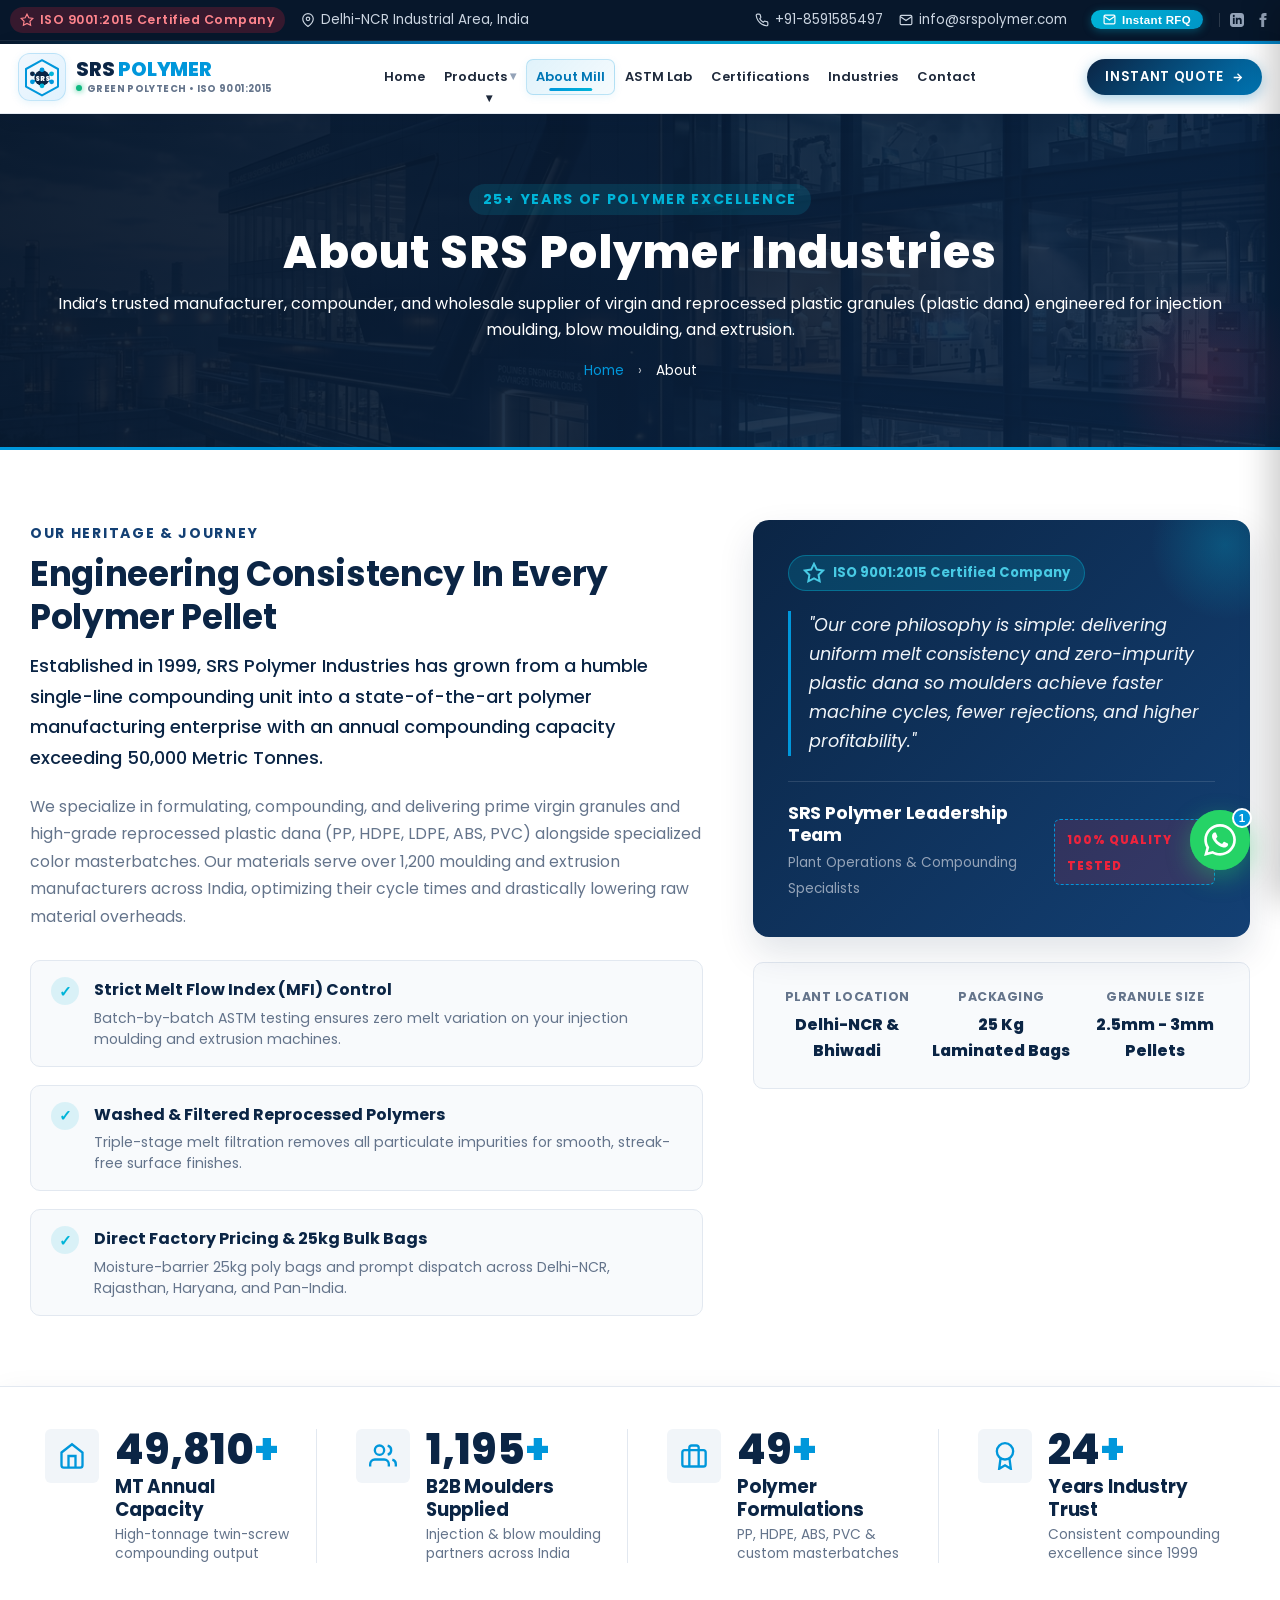
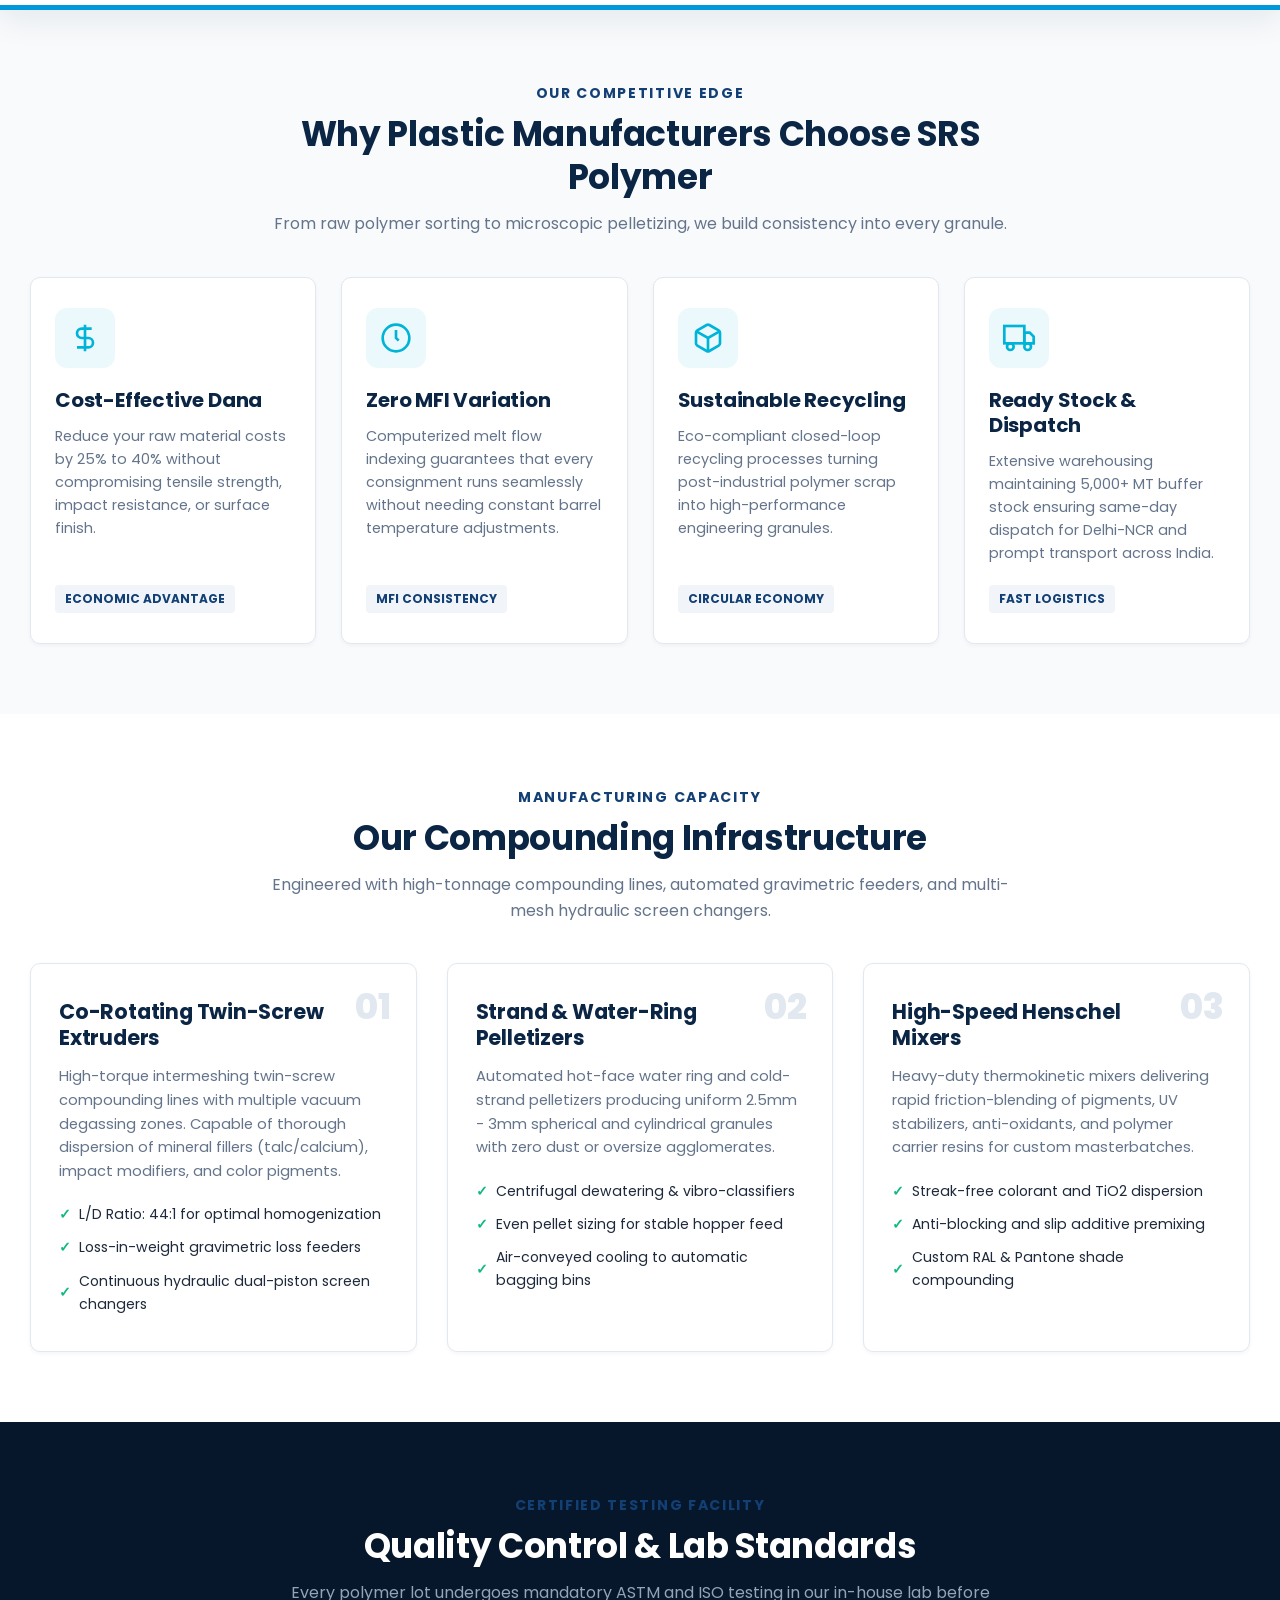
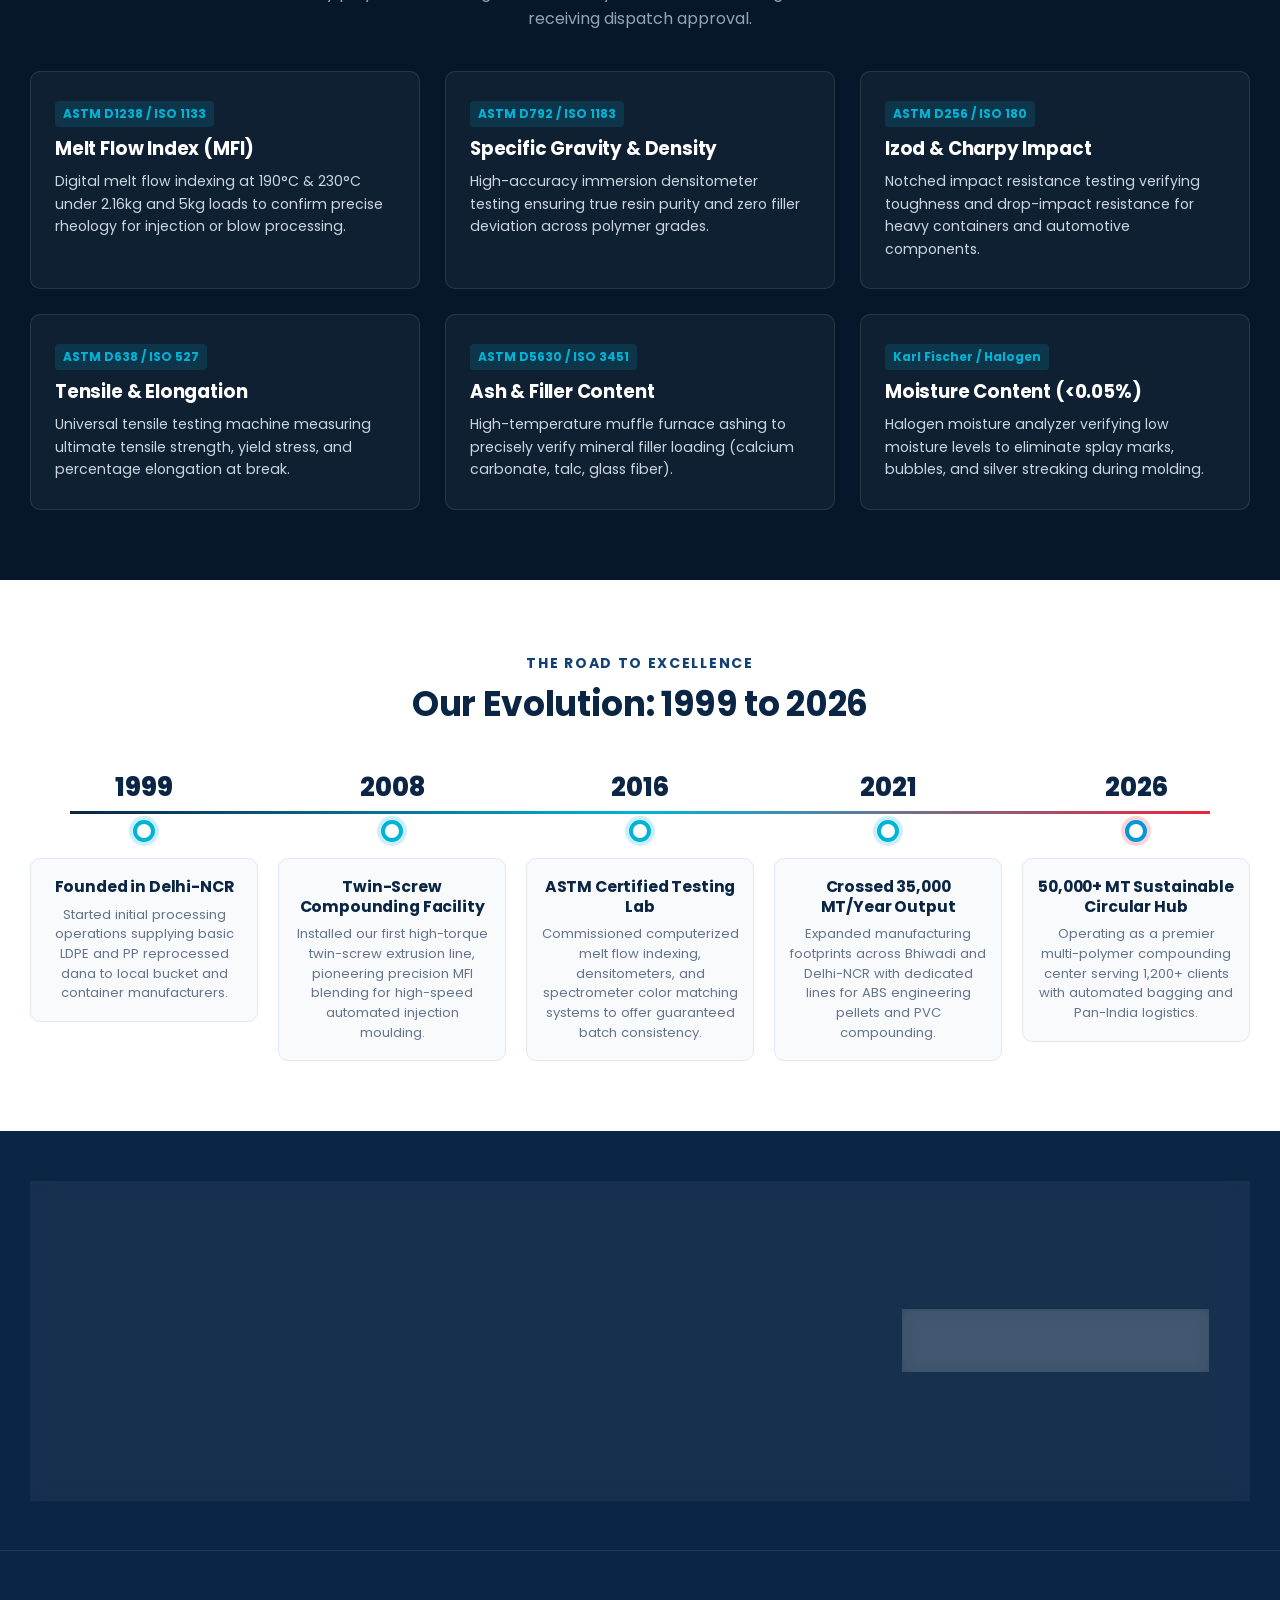
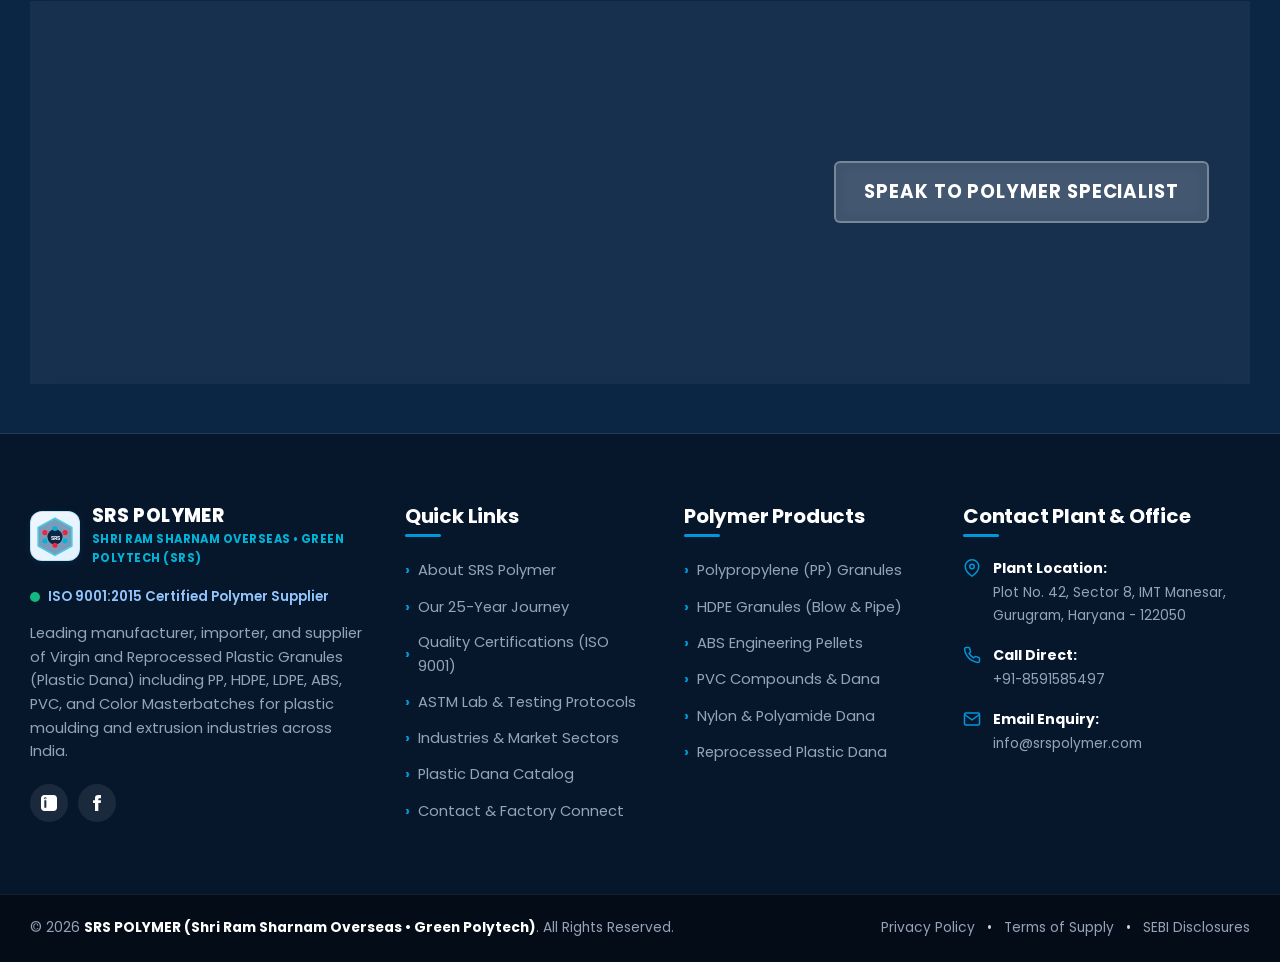
==== about.html @ e0262041 "feat: Add continuous single-row auto-sliding polymer cards, dedicated pages, and navigation updates" ====
<!doctype html>
<html lang="en">
<head>
    <meta charset="UTF-8">
    <meta name="viewport" content="width=device-width, initial-scale=1, maximum-scale=5">
            <link rel="icon" type="image/svg+xml" href="./assets/images/favicon.svg">
        <link rel="preconnect" href="https://fonts.googleapis.com">
    <link rel="preconnect" href="https://fonts.gstatic.com" crossorigin>
    <link href="https://fonts.googleapis.com/css2?family=Poppins:ital,wght@0,300;0,400;0,500;0,600;0,700;0,800;0,900;1,400;1,600&family=Rajdhani:wght@500;600;700;800&family=Inter:wght@400;500;600&display=swap" rel="stylesheet">
        <!-- Google Fonts -->
    <link rel="preconnect" href="https://fonts.googleapis.com">
    <link rel="preconnect" href="https://fonts.gstatic.com" crossorigin>
    <link href="https://fonts.googleapis.com/css2?family=Poppins:ital,wght@0,300;0,400;0,500;0,600;0,700;0,800;0,900;1,400;1,600&family=Rajdhani:wght@500;600;700;800&family=Inter:wght@400;500;600&display=swap" rel="stylesheet">
    <!-- Theme CSS -->
    <link rel="stylesheet" href="assets/css/main.css">
    <link rel="stylesheet" href="style.css">
    <style id="gp-critical-layout-override">
        html {
            width: 100% !important;
            margin: 0 !important;
            padding: 0 !important;
            background: #ffffff !important;
        }
        body {
            width: 100% !important;
            max-width: 100% !important;
            margin: 0 !important;
            padding: 0 !important;
            border: none !important;
            box-shadow: none !important;
            background: #ffffff !important;
            overflow-x: hidden;
        }
        #page, .site-wrapper {
            width: 100% !important;
            max-width: 100% !important;
            margin: 0 !important;
            padding: 0 !important;
            border: none !important;
            box-shadow: none !important;
            overflow-x: hidden;
        }
        .gp-topbar-inner {
            min-height: 40px;
            height: auto !important;
            padding: 4px 0 !important;
        }
        .gp-badge-iso {
            white-space: nowrap !important;
            flex-shrink: 0 !important;
        }
        .gp-topbar-item, .gp-topbar-link {
            white-space: nowrap !important;
        }
        .gp-whatsapp-widget, #gp-whatsapp-widget, .joinchat, #joinchat, .wa-chat-box, .whatsapp-chat-button {
            position: fixed !important;
            bottom: 30px !important;
            right: 30px !important;
            left: auto !important;
            z-index: 999999 !important;
        }
        .gp-wa-chatbox, #gp-wa-chatbox {
            position: absolute !important;
            bottom: 75px !important;
            right: 0 !important;
            left: auto !important;
            transform-origin: bottom right !important;
        }
        .gp-back-to-top, #gp-back-to-top {
            position: fixed !important;
            bottom: 102px !important;
            right: 36px !important;
            left: auto !important;
            width: 50px !important;
            height: 50px !important;
            background: #0b2545 !important;
            background: linear-gradient(135deg, #0b2545 0%, #134074 100%) !important;
            color: #ffffff !important;
            border: 2px solid rgba(255, 255, 255, 0.25) !important;
            border-radius: 50% !important;
            box-shadow: 0 8px 24px rgba(11, 37, 69, 0.35), 0 2px 6px rgba(0, 0, 0, 0.15) !important;
            display: flex !important;
            align-items: center !important;
            justify-content: center !important;
            cursor: pointer !important;
            z-index: 99999 !important;
            text-decoration: none !important;
        }
        .gp-back-to-top svg, #gp-back-to-top svg {
            stroke: #ffffff !important;
            width: 22px !important;
            height: 22px !important;
            display: block !important;
        }
        .gp-back-to-top:hover, #gp-back-to-top:hover {
            background: #ef233c !important;
            background: linear-gradient(135deg, #ef233c 0%, #d90429 100%) !important;
            color: #ffffff !important;
            box-shadow: 0 12px 30px rgba(239, 35, 60, 0.55) !important;
        }
        @media (max-width: 768px) {
            .gp-whatsapp-widget, #gp-whatsapp-widget, .joinchat, #joinchat {
                bottom: 20px !important;
                right: 20px !important;
                left: auto !important;
            }
            .gp-wa-chatbox, #gp-wa-chatbox {
                right: 0 !important;
                left: auto !important;
            }
            .gp-back-to-top, #gp-back-to-top {
                bottom: 90px !important;
                right: 26px !important;
            }
        }
    </style>
</head>

<body class="page page-template ">

<div id="page" class="site-wrapper">
    <a class="skip-link screen-reader-text" href="#primary">Skip to content</a>

    <!-- Top Contact & Notification Bar -->
    <div class="gp-topbar">
        <div class="gp-container gp-topbar-inner">
            <div class="gp-topbar-left">
                <span class="gp-badge-iso">
                    <svg width="14" height="14" viewBox="0 0 24 24" fill="none" stroke="currentColor" stroke-width="2"><path d="M12 2l3.09 6.26L22 9.27l-5 4.87 1.18 6.88L12 17.77l-6.18 3.25L7 14.14 2 9.27l6.91-1.01L12 2z"></path></svg>
                    ISO 9001:2015 Certified Company                </span>
                <span class="gp-topbar-item gp-hidden-mobile">
                    <svg width="14" height="14" viewBox="0 0 24 24" fill="none" stroke="currentColor" stroke-width="2"><path d="M21 10c0 7-9 13-9 13s-9-6-9-13a9 9 0 0 1 18 0z"></path><circle cx="12" cy="10" r="3"></circle></svg>
                    <span>Delhi-NCR Industrial Area, India</span>
                </span>
            </div>

            <div class="gp-topbar-right">
                <a href="tel:+918591585497" class="gp-topbar-link">
                    <svg width="14" height="14" viewBox="0 0 24 24" fill="none" stroke="currentColor" stroke-width="2"><path d="M22 16.92v3a2 2 0 0 1-2.18 2 19.79 19.79 0 0 1-8.63-3.07 19.5 19.5 0 0 1-6-6 19.79 19.79 0 0 1-3.07-8.67A2 2 0 0 1 4.11 2h3a2 2 0 0 1 2 1.72 12.84 12.84 0 0 0 .7 2.81 2 2 0 0 1-.45 2.11L8.09 9.91a16 16 0 0 0 6 6l1.27-1.27a2 2 0 0 1 2.11-.45 12.84 12.84 0 0 0 2.81.7A2 2 0 0 1 22 16.92z"></path></svg>
                    <span>+91-8591585497</span>
                </a>
                <a href="mailto:info@srspolymer.com" class="gp-topbar-link gp-hidden-mobile">
                    <svg width="14" height="14" viewBox="0 0 24 24" fill="none" stroke="currentColor" stroke-width="2"><path d="M4 4h16c1.1 0 2 .9 2 2v12c0 1.1-.9 2-2 2H4c-1.1 0-2-.9-2-2V6c0-1.1.9-2 2-2z"></path><polyline points="22,6 12,13 2,6"></polyline></svg>
                    <span>info@srspolymer.com</span>
                </a>
                <button type="button" class="gp-topbar-quick-rfq gp-rfq-modal-trigger" id="gp-topbar-rfq-btn">
                    <svg width="13" height="13" viewBox="0 0 24 24" fill="none" stroke="currentColor" stroke-width="2.2"><path d="M4 4h16c1.1 0 2 .9 2 2v12c0 1.1-.9 2-2 2H4c-1.1 0-2-.9-2-2V6c0-1.1.9-2 2-2z"></path><polyline points="22,6 12,13 2,6"></polyline></svg>
                    <span>Instant RFQ</span>
                </button>
                <div class="gp-topbar-socials gp-hidden-sm">
                                            <a href="https://in.linkedin.com/company/srs-polymer" target="_blank" rel="noopener" aria-label="LinkedIn">
                            <svg width="14" height="14" viewBox="0 0 24 24" fill="currentColor"><path d="M19 0h-14c-2.761 0-5 2.239-5 5v14c0 2.761 2.239 5 5 5h14c2.762 0 5-2.239 5-5v-14c0-2.761-2.238-5-5-5zm-11 19h-3v-11h3v11zm-1.5-12.268c-.966 0-1.75-.79-1.75-1.764s.784-1.764 1.75-1.764 1.75.79 1.75 1.764-.783 1.764-1.75 1.764zm13.5 12.268h-3v-5.604c0-3.368-4-3.113-4 0v5.604h-3v-11h3v1.765c1.396-2.586 7-2.777 7 2.476v6.759z"/></svg>
                        </a>
                                                                <a href="https://www.facebook.com/srspolymer/" target="_blank" rel="noopener" aria-label="Facebook">
                            <svg width="14" height="14" viewBox="0 0 24 24" fill="currentColor"><path d="M9 8H6v4h3v12h5V12h3.642L18 8h-4V6.333C14 5.374 14.5 5 15.5 5H18V0h-3.808C10.595 0 9 1.582 9 4.615V8z"/></svg>
                        </a>
                                    </div>
            </div>
        </div>
    </div>

    <!-- Main Navigation Header (Professional Unified Header) -->
    <header id="masthead" class="site-header gp-header gp-clean-header">
        <div class="gp-container gp-header-inner">
            <!-- Brand Logo -->
            <div class="site-branding">
                <a href="index.html" class="gp-logo-link" rel="home">
                    <div class="gp-logo-mark">
                        <svg width="40" height="40" viewBox="0 0 50 50" fill="none" xmlns="http://www.w3.org/2000/svg">
                            <polygon points="25,4 45,15 45,37 25,48 5,37 5,15" stroke="#0097db" stroke-width="2.5" fill="#f0f7fd" stroke-linejoin="round"/>
                            <line x1="25" y1="16" x2="25" y2="36" stroke="#0097db" stroke-width="2" stroke-linecap="round"/>
                            <line x1="13" y1="21" x2="37" y2="31" stroke="#0097db" stroke-width="2" stroke-linecap="round"/>
                            <line x1="13" y1="31" x2="37" y2="21" stroke="#0097db" stroke-width="2" stroke-linecap="round"/>
                            <circle cx="25" cy="26" r="9.5" fill="#0b2545"/>
                            <text x="25" y="29.5" text-anchor="middle" fill="#ffffff" font-size="8" font-weight="900" font-family="'Poppins', sans-serif">SRS</text>
                            <circle cx="25" cy="16" r="3" fill="#0097db"/>
                            <circle cx="25" cy="36" r="3" fill="#00b4d8"/>
                            <circle cx="13" cy="21" r="3" fill="#0b2545"/>
                            <circle cx="37" cy="31" r="3" fill="#0097db"/>
                            <circle cx="13" cy="31" r="3" fill="#0097db"/>
                            <circle cx="37" cy="21" r="3" fill="#00b4d8"/>
                        </svg>
                    </div>
                    <div class="gp-logo-text">
                        <span class="gp-brand-name">SRS <span class="gp-accent" style="color:#0097db;">POLYMER</span></span>
                        <span class="gp-brand-sub"><span class="gp-live-dot-sub"></span> GREEN POLYTECH • ISO 9001:2015</span>
                    </div>
                </a>
            </div>

            <!-- Main Navigation Menu (Single Row, Crisp) -->
            <nav id="site-navigation" class="main-navigation" aria-label="Main Menu">
                <ul id="primary-menu" class="gp-nav-menu">
                    <li class="menu-item ">
                        <a href="index.html">Home</a>
                    </li>
                    <li class="menu-item menu-item-has-children ">
                        <a href="products.html">
                            Products <span class="gp-dropdown-arrow">▾</span>
                        </a>
                        <ul class="sub-menu">
                            <li><a href="products.html#pp">PPCP &amp; PP Compounds</a></li>
                            <li><a href="products.html#hdpe">HDPE &amp; Blow Grades</a></li>
                            <li><a href="products.html#abs">ABS Engineering Pellets</a></li>
                            <li><a href="products.html#pvc">PVC Compounds &amp; Wire</a></li>
                            <li><a href="products.html#nylon">Nylon &amp; Polyamide Dana</a></li>
                        </ul>
                    </li>
                    <li class="menu-item current-menu-item">
                        <a href="about.html">About Mill</a>
                    </li>
                    <li class="menu-item ">
                        <a href="testing.html">ASTM Lab</a>
                    </li>
                    <li class="menu-item ">
                        <a href="certificates.html">Certifications</a>
                    </li>
                    <li class="menu-item ">
                        <a href="industries.html">Industries</a>
                    </li>
                    <li class="menu-item ">
                        <a href="contact.html">Contact</a>
                    </li>
                </ul>
            </nav>

            <!-- Header Right CTAs (Phone & RFQ Button) -->
            <div class="gp-header-actions">
                <a href="tel:+918591585497" class="gp-header-phone-quick gp-hidden-mobile" title="Call Mill Sales Desk">
                    <div class="gp-hp-icon">
                        <svg width="15" height="15" viewBox="0 0 24 24" fill="none" stroke="currentColor" stroke-width="2.2"><path d="M22 16.92v3a2 2 0 0 1-2.18 2 19.79 19.79 0 0 1-8.63-3.07 19.5 19.5 0 0 1-6-6 19.79 19.79 0 0 1-3.07-8.67A2 2 0 0 1 4.11 2h3a2 2 0 0 1 2 1.72 12.84 12.84 0 0 0 .7 2.81 2 2 0 0 1-.45 2.11L8.09 9.91a16 16 0 0 0 6 6l1.27-1.27a2 2 0 0 1 2.11-.45 12.84 12.84 0 0 0 2.81.7A2 2 0 0 1 22 16.92z"></path></svg>
                        <span class="gp-hp-pulse"></span>
                    </div>
                    <div class="gp-hp-details">
                        <span class="gp-hp-lbl">Mill Sales Desk</span>
                        <strong class="gp-hp-val">+91-8591585497</strong>
                    </div>
                </a>

                <button type="button" class="gp-btn gp-btn-header-rfq gp-rfq-modal-trigger" id="gp-header-rfq-btn">
                    <span>Instant Quote</span>
                    <svg width="13" height="13" viewBox="0 0 24 24" fill="none" stroke="currentColor" stroke-width="2.5"><line x1="5" y1="12" x2="19" y2="12"></line><polyline points="12 5 19 12 12 19"></polyline></svg>
                </button>

                <!-- Mobile Menu Hamburger Button -->
                <button class="gp-menu-toggle" id="gp-menu-toggle" aria-controls="primary-menu" aria-expanded="false" aria-label="Toggle Navigation">
                    <span class="gp-hamburger-bar"></span>
                    <span class="gp-hamburger-bar"></span>
                    <span class="gp-hamburger-bar"></span>
                </button>
            </div>
        </div>
    </header>

    <!-- Mobile Drawer Navigation -->
    <div class="gp-mobile-drawer" id="gp-mobile-drawer">
        <div class="gp-drawer-header">
            <div class="gp-logo-text">
                <span class="gp-brand-name">SRS &bull; SRS POLYMER</span>
                <span class="gp-brand-sub">Shri Ram Sharnam Overseas • Green Polytech</span>
            </div>
            <button class="gp-drawer-close" id="gp-drawer-close" aria-label="Close Navigation">✕</button>
        </div>
        <div class="gp-drawer-content" id="gp-drawer-content">
            <!-- Injected dynamically via JS or WP Menu -->
        </div>
        <div class="gp-drawer-footer">
            <a href="tel:+918591585497" class="gp-btn gp-btn-outline gp-btn-full">
                <svg width="15" height="15" viewBox="0 0 24 24" fill="none" stroke="currentColor" stroke-width="2" stroke-linecap="round" stroke-linejoin="round" style="margin-right: 6px; vertical-align: middle;"><path d="M22 16.92v3a2 2 0 0 1-2.18 2 19.79 19.79 0 0 1-8.63-3.07 19.5 19.5 0 0 1-6-6 19.79 19.79 0 0 1-3.07-8.67A2 2 0 0 1 4.11 2h3a2 2 0 0 1 2 1.72 12.84 12.84 0 0 0 .7 2.81 2 2 0 0 1-.45 2.11L8.09 9.91a16 16 0 0 0 6 6l1.27-1.27a2 2 0 0 1 2.11-.45 12.84 12.84 0 0 0 2.81.7A2 2 0 0 1 22 16.92z"></path></svg>
                <span>+91-8591585497</span>
            </a>
            <a href="#contact" class="gp-btn gp-btn-primary gp-btn-full" style="margin-top: 10px;">
                Request a Quote            </a>
        </div>
    </div>
    <div class="gp-drawer-backdrop" id="gp-drawer-backdrop"></div>

    <div id="content" class="site-content">

<main id="primary" class="site-main gp-about-page">

    <!-- ========================================================================= -->
    <!-- 1. HERO BANNER                                                            -->
    <!-- ========================================================================= -->
    <section class="gp-page-banner">
        <div class="gp-container">
            <div class="gp-page-banner-content">
                <span class="gp-sub-tag">25+ YEARS OF POLYMER EXCELLENCE</span>
                <h1 class="gp-page-title">About SRS Polymer Industries</h1>
                <p class="gp-page-banner-desc">
                    India’s trusted manufacturer, compounder, and wholesale supplier of virgin and reprocessed plastic granules (plastic dana) engineered for injection moulding, blow moulding, and extrusion.                </p>
                <nav class="gp-breadcrumbs" aria-label="Breadcrumb" style="margin-top: 15px; font-size: 0.85rem; color: rgba(255,255,255,0.7);"><a href="index.html" style="color: #0097db; text-decoration: none;">Home</a> <span style="margin: 0 6px;">›</span> <span style="color: #ffffff;">About</span></nav>            </div>
        </div>
    </section>

    <!-- ========================================================================= -->
    <!-- 2. EXECUTIVE STORY & HERITAGE                                             -->
    <!-- ========================================================================= -->
    <section class="gp-section gp-about-story-section" id="vision">
        <div class="gp-container">
            <div class="gp-about-story-grid">
                
                <!-- Story Left Content -->
                <div class="gp-about-story-text">
                    <span class="gp-sub-tag">OUR HERITAGE &amp; JOURNEY</span>
                    <h2 class="gp-section-title">Engineering Consistency In Every Polymer Pellet</h2>
                    
                    <p class="gp-lead-text">
                        Established in 1999, SRS Polymer Industries has grown from a humble single-line compounding unit into a state-of-the-art polymer manufacturing enterprise with an annual compounding capacity exceeding 50,000 Metric Tonnes.                    </p>

                    <p class="gp-body-text">
                        We specialize in formulating, compounding, and delivering prime virgin granules and high-grade reprocessed plastic dana (PP, HDPE, LDPE, ABS, PVC) alongside specialized color masterbatches. Our materials serve over 1,200 moulding and extrusion manufacturers across India, optimizing their cycle times and drastically lowering raw material overheads.                    </p>

                    <div class="gp-about-points-list">
                        <div class="gp-point-item">
                            <span class="gp-point-icon">✓</span>
                            <div>
                                <strong>Strict Melt Flow Index (MFI) Control</strong>
                                <p>Batch-by-batch ASTM testing ensures zero melt variation on your injection moulding and extrusion machines.</p>
                            </div>
                        </div>
                        <div class="gp-point-item">
                            <span class="gp-point-icon">✓</span>
                            <div>
                                <strong>Washed &amp; Filtered Reprocessed Polymers</strong>
                                <p>Triple-stage melt filtration removes all particulate impurities for smooth, streak-free surface finishes.</p>
                            </div>
                        </div>
                        <div class="gp-point-item">
                            <span class="gp-point-icon">✓</span>
                            <div>
                                <strong>Direct Factory Pricing &amp; 25kg Bulk Bags</strong>
                                <p>Moisture-barrier 25kg poly bags and prompt dispatch across Delhi-NCR, Rajasthan, Haryana, and Pan-India.</p>
                            </div>
                        </div>
                    </div>
                </div>

                <!-- Story Right Visual Card -->
                <div class="gp-about-story-visual">
                    <div class="gp-director-card">
                        <div class="gp-director-badge">
                            <svg width="22" height="22" viewBox="0 0 24 24" fill="none" stroke="currentColor" stroke-width="2.2"><path d="M12 2l3.09 6.26L22 9.27l-5 4.87 1.18 6.88L12 17.77l-6.18 3.25L7 14.14 2 9.27l6.91-1.01L12 2z"></path></svg>
                            <span>ISO 9001:2015 Certified Company</span>
                        </div>
                        <blockquote class="gp-director-quote">
                            "Our core philosophy is simple: delivering uniform melt consistency and zero-impurity plastic dana so moulders achieve faster machine cycles, fewer rejections, and higher profitability."
                        </blockquote>
                        <div class="gp-director-footer">
                            <div class="gp-director-info">
                                <h4>SRS Polymer Leadership Team</h4>
                                <span>Plant Operations &amp; Compounding Specialists</span>
                            </div>
                            <div class="gp-plant-seal">
                                <span class="gp-seal-txt">100% QUALITY TESTED</span>
                            </div>
                        </div>
                    </div>

                    <div class="gp-about-feature-box">
                        <div class="gp-feature-row">
                            <div class="gp-feature-item">
                                <span class="gp-feature-title">Plant Location</span>
                                <span class="gp-feature-val">Delhi-NCR &amp; Bhiwadi</span>
                            </div>
                            <div class="gp-feature-item">
                                <span class="gp-feature-title">Packaging</span>
                                <span class="gp-feature-val">25 Kg Laminated Bags</span>
                            </div>
                            <div class="gp-feature-item">
                                <span class="gp-feature-title">Granule Size</span>
                                <span class="gp-feature-val">2.5mm - 3mm Pellets</span>
                            </div>
                        </div>
                    </div>
                </div>

            </div>
        </div>
    </section>

    <!-- ========================================================================= -->
    <!-- 3. LIVE ANIMATED STATS BAR                                                -->
    <!-- ========================================================================= -->
    <section class="gp-stats-bar gp-about-stats-bar">
        <div class="gp-container">
            <div class="gp-stats-grid">
                
                <div class="gp-stat-item">
                    <div class="gp-stat-icon">
                        <svg width="28" height="28" viewBox="0 0 24 24" fill="none" stroke="currentColor" stroke-width="2"><path d="M3 9l9-7 9 7v11a2 2 0 0 1-2 2H5a2 2 0 0 1-2-2z"></path><polyline points="9 22 9 12 15 12 15 22"></polyline></svg>
                    </div>
                    <div class="gp-stat-info">
                        <div class="gp-stat-number"><span class="gp-counter" data-target="50000">0</span><span class="gp-plus">+</span></div>
                        <h4 class="gp-stat-title">MT Annual Capacity</h4>
                        <p class="gp-stat-desc">High-tonnage twin-screw compounding output</p>
                    </div>
                </div>

                <div class="gp-stat-item">
                    <div class="gp-stat-icon">
                        <svg width="28" height="28" viewBox="0 0 24 24" fill="none" stroke="currentColor" stroke-width="2"><path d="M17 21v-2a4 4 0 0 0-4-4H5a4 4 0 0 0-4 4v2"></path><circle cx="9" cy="7" r="4"></circle><path d="M23 21v-2a4 4 0 0 0-3-3.87"></path><path d="M16 3.13a4 4 0 0 1 0 7.75"></path></svg>
                    </div>
                    <div class="gp-stat-info">
                        <div class="gp-stat-number"><span class="gp-counter" data-target="1200">0</span><span class="gp-plus">+</span></div>
                        <h4 class="gp-stat-title">B2B Moulders Supplied</h4>
                        <p class="gp-stat-desc">Injection &amp; blow moulding partners across India</p>
                    </div>
                </div>

                <div class="gp-stat-item">
                    <div class="gp-stat-icon">
                        <svg width="28" height="28" viewBox="0 0 24 24" fill="none" stroke="currentColor" stroke-width="2"><rect x="2" y="7" width="20" height="14" rx="2" ry="2"></rect><path d="M16 21V5a2 2 0 0 0-2-2h-4a2 2 0 0 0-2 2v16"></path></svg>
                    </div>
                    <div class="gp-stat-info">
                        <div class="gp-stat-number"><span class="gp-counter" data-target="50">0</span><span class="gp-plus">+</span></div>
                        <h4 class="gp-stat-title">Polymer Formulations</h4>
                        <p class="gp-stat-desc">PP, HDPE, ABS, PVC &amp; custom masterbatches</p>
                    </div>
                </div>

                <div class="gp-stat-item">
                    <div class="gp-stat-icon">
                        <svg width="28" height="28" viewBox="0 0 24 24" fill="none" stroke="currentColor" stroke-width="2"><circle cx="12" cy="8" r="7"></circle><polyline points="8.21 13.89 7 23 12 20 17 23 15.79 13.88"></polyline></svg>
                    </div>
                    <div class="gp-stat-info">
                        <div class="gp-stat-number"><span class="gp-counter" data-target="25">0</span><span class="gp-plus">+</span></div>
                        <h4 class="gp-stat-title">Years Industry Trust</h4>
                        <p class="gp-stat-desc">Consistent compounding excellence since 1999</p>
                    </div>
                </div>

            </div>
        </div>
    </section>

    <!-- ========================================================================= -->
    <!-- 4. CORE PILLARS & VALUE PROPOSITION                                      -->
    <!-- ========================================================================= -->
    <section class="gp-section gp-about-pillars-section">
        <div class="gp-container">
            <div class="gp-section-header gp-text-center">
                <span class="gp-sub-tag">OUR COMPETITIVE EDGE</span>
                <h2 class="gp-section-title">Why Plastic Manufacturers Choose SRS Polymer</h2>
                <p class="gp-section-subtitle">
                    From raw polymer sorting to microscopic pelletizing, we build consistency into every granule.                </p>
            </div>

            <div class="gp-about-pillars-grid">
                
                <div class="gp-about-pillar-card">
                    <div class="gp-pillar-icon">
                        <svg width="32" height="32" viewBox="0 0 24 24" fill="none" stroke="currentColor" stroke-width="2"><path d="M12 2v20M17 5H9.5a3.5 3.5 0 0 0 0 7h5a3.5 3.5 0 0 1 0 7H6"></path></svg>
                    </div>
                    <h3>Cost-Effective Dana</h3>
                    <p>Reduce your raw material costs by 25% to 40% without compromising tensile strength, impact resistance, or surface finish.</p>
                    <span class="gp-pillar-tag">Economic Advantage</span>
                </div>

                <div class="gp-about-pillar-card">
                    <div class="gp-pillar-icon">
                        <svg width="32" height="32" viewBox="0 0 24 24" fill="none" stroke="currentColor" stroke-width="2"><circle cx="12" cy="12" r="10"></circle><polyline points="12 6 12 12 14 14"></polyline></svg>
                    </div>
                    <h3>Zero MFI Variation</h3>
                    <p>Computerized melt flow indexing guarantees that every consignment runs seamlessly without needing constant barrel temperature adjustments.</p>
                    <span class="gp-pillar-tag">MFI Consistency</span>
                </div>

                <div class="gp-about-pillar-card">
                    <div class="gp-pillar-icon">
                        <svg width="32" height="32" viewBox="0 0 24 24" fill="none" stroke="currentColor" stroke-width="2"><path d="M21 16V8a2 2 0 0 0-1-1.73l-7-4a2 2 0 0 0-2 0l-7 4A2 2 0 0 0 3 8v8a2 2 0 0 0 1 1.73l7 4a2 2 0 0 0 2 0l7-4A2 2 0 0 0 21 16z"></path><polyline points="3.27 6.96 12 12.01 20.73 6.96"></polyline><line x1="12" y1="22.08" x2="12" y2="12"></line></svg>
                    </div>
                    <h3>Sustainable Recycling</h3>
                    <p>Eco-compliant closed-loop recycling processes turning post-industrial polymer scrap into high-performance engineering granules.</p>
                    <span class="gp-pillar-tag">Circular Economy</span>
                </div>

                <div class="gp-about-pillar-card">
                    <div class="gp-pillar-icon">
                        <svg width="32" height="32" viewBox="0 0 24 24" fill="none" stroke="currentColor" stroke-width="2"><rect x="1" y="3" width="15" height="13"></rect><polygon points="16 8 20 8 23 11 23 16 16 16 16 8"></polygon><circle cx="5.5" cy="18.5" r="2.5"></circle><circle cx="18.5" cy="18.5" r="2.5"></circle></svg>
                    </div>
                    <h3>Ready Stock &amp; Dispatch</h3>
                    <p>Extensive warehousing maintaining 5,000+ MT buffer stock ensuring same-day dispatch for Delhi-NCR and prompt transport across India.</p>
                    <span class="gp-pillar-tag">Fast Logistics</span>
                </div>

            </div>
        </div>
    </section>

    <!-- ========================================================================= -->
    <!-- 5. PLANT INFRASTRUCTURE & MACHINERY                                       -->
    <!-- ========================================================================= -->
    <section class="gp-section gp-about-infra-section" id="infrastructure">
        <div class="gp-container">
            <div class="gp-section-header gp-text-center">
                <span class="gp-sub-tag">MANUFACTURING CAPACITY</span>
                <h2 class="gp-section-title">Our Compounding Infrastructure</h2>
                <p class="gp-section-subtitle">
                    Engineered with high-tonnage compounding lines, automated gravimetric feeders, and multi-mesh hydraulic screen changers.                </p>
            </div>

            <div class="gp-infra-grid">
                
                <div class="gp-infra-card">
                    <div class="gp-infra-badge">01</div>
                    <h3 class="gp-infra-title">Co-Rotating Twin-Screw Extruders</h3>
                    <p class="gp-infra-desc">
                        High-torque intermeshing twin-screw compounding lines with multiple vacuum degassing zones. Capable of thorough dispersion of mineral fillers (talc/calcium), impact modifiers, and color pigments.                    </p>
                    <ul class="gp-infra-features">
                        <li><span>✓</span> L/D Ratio: 44:1 for optimal homogenization</li>
                        <li><span>✓</span> Loss-in-weight gravimetric loss feeders</li>
                        <li><span>✓</span> Continuous hydraulic dual-piston screen changers</li>
                    </ul>
                </div>

                <div class="gp-infra-card">
                    <div class="gp-infra-badge">02</div>
                    <h3 class="gp-infra-title">Strand &amp; Water-Ring Pelletizers</h3>
                    <p class="gp-infra-desc">
                        Automated hot-face water ring and cold-strand pelletizers producing uniform 2.5mm - 3mm spherical and cylindrical granules with zero dust or oversize agglomerates.                    </p>
                    <ul class="gp-infra-features">
                        <li><span>✓</span> Centrifugal dewatering &amp; vibro-classifiers</li>
                        <li><span>✓</span> Even pellet sizing for stable hopper feed</li>
                        <li><span>✓</span> Air-conveyed cooling to automatic bagging bins</li>
                    </ul>
                </div>

                <div class="gp-infra-card">
                    <div class="gp-infra-badge">03</div>
                    <h3 class="gp-infra-title">High-Speed Henschel Mixers</h3>
                    <p class="gp-infra-desc">
                        Heavy-duty thermokinetic mixers delivering rapid friction-blending of pigments, UV stabilizers, anti-oxidants, and polymer carrier resins for custom masterbatches.                    </p>
                    <ul class="gp-infra-features">
                        <li><span>✓</span> Streak-free colorant and TiO2 dispersion</li>
                        <li><span>✓</span> Anti-blocking and slip additive premixing</li>
                        <li><span>✓</span> Custom RAL &amp; Pantone shade compounding</li>
                    </ul>
                </div>

            </div>
        </div>
    </section>

    <!-- ========================================================================= -->
    <!-- 6. QUALITY TESTING LAB STANDARDS                                         -->
    <!-- ========================================================================= -->
    <section class="gp-section gp-about-lab-section" id="lab">
        <div class="gp-container">
            <div class="gp-section-header gp-text-center">
                <span class="gp-sub-tag">CERTIFIED TESTING FACILITY</span>
                <h2 class="gp-section-title">Quality Control &amp; Lab Standards</h2>
                <p class="gp-section-subtitle">
                    Every polymer lot undergoes mandatory ASTM and ISO testing in our in-house lab before receiving dispatch approval.                </p>
            </div>

            <div class="gp-lab-grid">
                
                <div class="gp-lab-card">
                    <div class="gp-lab-header">
                        <span class="gp-lab-std">ASTM D1238 / ISO 1133</span>
                        <h4>Melt Flow Index (MFI)</h4>
                    </div>
                    <p>Digital melt flow indexing at 190°C &amp; 230°C under 2.16kg and 5kg loads to confirm precise rheology for injection or blow processing.</p>
                </div>

                <div class="gp-lab-card">
                    <div class="gp-lab-header">
                        <span class="gp-lab-std">ASTM D792 / ISO 1183</span>
                        <h4>Specific Gravity &amp; Density</h4>
                    </div>
                    <p>High-accuracy immersion densitometer testing ensuring true resin purity and zero filler deviation across polymer grades.</p>
                </div>

                <div class="gp-lab-card">
                    <div class="gp-lab-header">
                        <span class="gp-lab-std">ASTM D256 / ISO 180</span>
                        <h4>Izod &amp; Charpy Impact</h4>
                    </div>
                    <p>Notched impact resistance testing verifying toughness and drop-impact resistance for heavy containers and automotive components.</p>
                </div>

                <div class="gp-lab-card">
                    <div class="gp-lab-header">
                        <span class="gp-lab-std">ASTM D638 / ISO 527</span>
                        <h4>Tensile &amp; Elongation</h4>
                    </div>
                    <p>Universal tensile testing machine measuring ultimate tensile strength, yield stress, and percentage elongation at break.</p>
                </div>

                <div class="gp-lab-card">
                    <div class="gp-lab-header">
                        <span class="gp-lab-std">ASTM D5630 / ISO 3451</span>
                        <h4>Ash &amp; Filler Content</h4>
                    </div>
                    <p>High-temperature muffle furnace ashing to precisely verify mineral filler loading (calcium carbonate, talc, glass fiber).</p>
                </div>

                <div class="gp-lab-card">
                    <div class="gp-lab-header">
                        <span class="gp-lab-std">Karl Fischer / Halogen</span>
                        <h4>Moisture Content (&lt;0.05%)</h4>
                    </div>
                    <p>Halogen moisture analyzer verifying low moisture levels to eliminate splay marks, bubbles, and silver streaking during molding.</p>
                </div>

            </div>
        </div>
    </section>

    <!-- ========================================================================= -->
    <!-- 7. COMPANY TIMELINE / MILESTONES                                         -->
    <!-- ========================================================================= -->
    <section class="gp-section gp-about-timeline-section">
        <div class="gp-container">
            <div class="gp-section-header gp-text-center">
                <span class="gp-sub-tag">THE ROAD TO EXCELLENCE</span>
                <h2 class="gp-section-title">Our Evolution: 1999 to 2026</h2>
            </div>

            <div class="gp-timeline-wrapper">
                
                <div class="gp-timeline-item">
                    <div class="gp-timeline-year">1999</div>
                    <div class="gp-timeline-dot"></div>
                    <div class="gp-timeline-content">
                        <h4>Founded in Delhi-NCR</h4>
                        <p>Started initial processing operations supplying basic LDPE and PP reprocessed dana to local bucket and container manufacturers.</p>
                    </div>
                </div>

                <div class="gp-timeline-item">
                    <div class="gp-timeline-year">2008</div>
                    <div class="gp-timeline-dot"></div>
                    <div class="gp-timeline-content">
                        <h4>Twin-Screw Compounding Facility</h4>
                        <p>Installed our first high-torque twin-screw extrusion line, pioneering precision MFI blending for high-speed automated injection moulding.</p>
                    </div>
                </div>

                <div class="gp-timeline-item">
                    <div class="gp-timeline-year">2016</div>
                    <div class="gp-timeline-dot"></div>
                    <div class="gp-timeline-content">
                        <h4>ASTM Certified Testing Lab</h4>
                        <p>Commissioned computerized melt flow indexing, densitometers, and spectrometer color matching systems to offer guaranteed batch consistency.</p>
                    </div>
                </div>

                <div class="gp-timeline-item">
                    <div class="gp-timeline-year">2021</div>
                    <div class="gp-timeline-dot"></div>
                    <div class="gp-timeline-content">
                        <h4>Crossed 35,000 MT/Year Output</h4>
                        <p>Expanded manufacturing footprints across Bhiwadi and Delhi-NCR with dedicated lines for ABS engineering pellets and PVC compounding.</p>
                    </div>
                </div>

                <div class="gp-timeline-item">
                    <div class="gp-timeline-year">2026</div>
                    <div class="gp-timeline-dot"></div>
                    <div class="gp-timeline-content">
                        <h4>50,000+ MT Sustainable Circular Hub</h4>
                        <p>Operating as a premier multi-polymer compounding center serving 1,200+ clients with automated bagging and Pan-India logistics.</p>
                    </div>
                </div>

            </div>
        </div>
    </section>

    <!-- ========================================================================= -->
    <!-- 8. ABOUT PAGE CTA STRIP                                                   -->
    <!-- ========================================================================= -->
    <section class="gp-cta-strip">
        <div class="gp-container">
            <div class="gp-cta-strip-card">
                <div class="gp-cta-strip-text">
                    <span class="gp-tag-pill">SAMPLE BAGS AVAILABLE</span>
                    <h3>Looking for High-Consistency Plastic Dana for Your Moulding Machines?</h3>
                    <p>Test our PP, HDPE, ABS, and PVC granules on your own production floor. We provide 25kg sample bags and comprehensive lab test reports.</p>
                </div>
                <div class="gp-cta-strip-actions">
                    <a href="contact.html" class="gp-btn gp-btn-light gp-btn-lg">
                        <span>Request Sample / Quote</span>
                        <svg width="16" height="16" viewBox="0 0 24 24" fill="none" stroke="currentColor" stroke-width="2.5"><line x1="5" y1="12" x2="19" y2="12"></line><polyline points="12 5 19 12 12 19"></polyline></svg>
                    </a>
                    <a href="https://wa.me/918591585497?text=Hello%20SRS%20Polymer,%20I%20would%20like%20to%20know%20more%20about%20your%20plastic%20granules." target="_blank" rel="noopener" class="gp-btn gp-btn-glass gp-btn-lg">
                        <span>WhatsApp Us Directly</span>
                    </a>
                </div>
            </div>
        </div>
    </section>

</main>


    </div><!-- #content -->

    <!-- Industrial CTA Banner before footer -->
    <section class="gp-cta-strip">
        <div class="gp-container">
            <div class="gp-cta-strip-card">
                <div class="gp-cta-strip-text">
                    <span class="gp-tag-pill">PARTNER WITH LEADERS</span>
                    <h3>Looking for Premium Plastic Granules (Dana) &amp; Custom Compounding?</h3>
                    <p>From virgin PP &amp; HDPE granules to high-impact ABS, PVC compounds, and masterbatches — we supply certified quality at competitive bulk rates.</p>
                </div>
                <div class="gp-cta-strip-actions">
                    <a href="contact.html" class="gp-btn gp-btn-light gp-btn-lg">
                        <span>Request Bulk Price Quote</span>
                        <svg width="16" height="16" viewBox="0 0 24 24" fill="none" stroke="currentColor" stroke-width="2.5"><line x1="5" y1="12" x2="19" y2="12"></line><polyline points="12 5 19 12 12 19"></polyline></svg>
                    </a>
                    <a href="tel:918591585497" class="gp-btn gp-btn-glass gp-btn-lg">
                        <span>Speak to Polymer Specialist</span>
                    </a>
                </div>
            </div>
        </div>
    </section>

    <!-- Main Site Footer -->
    <footer id="colophon" class="site-footer gp-footer">
        <div class="gp-container gp-footer-widgets">
            <div class="gp-footer-grid">
                <!-- Col 1: Bio & Cert -->
                <div class="gp-footer-col gp-footer-col-1">
                    <div class="gp-footer-brand">
                        <div class="gp-logo-mark">
                            <svg width="42" height="42" viewBox="0 0 50 50" fill="none" xmlns="http://www.w3.org/2000/svg">
                                <polygon points="25,4 45,15 45,37 25,48 5,37 5,15" stroke="#48cae4" stroke-width="2" fill="rgba(19, 64, 116, 0.5)" stroke-linejoin="round"/>
                                <line x1="25" y1="16" x2="25" y2="36" stroke="#48cae4" stroke-width="1.8" stroke-linecap="round"/>
                                <line x1="13" y1="21" x2="37" y2="31" stroke="#48cae4" stroke-width="1.8" stroke-linecap="round"/>
                                <line x1="13" y1="31" x2="37" y2="21" stroke="#48cae4" stroke-width="1.8" stroke-linecap="round"/>
                                <circle cx="25" cy="26" r="9" fill="var(--gp-primary)"/>
                                <text x="25" y="29.5" text-anchor="middle" fill="#ffffff" font-size="7.5" font-weight="900" font-family="'Rajdhani', sans-serif">SRS</text>
                                <circle cx="25" cy="16" r="3" fill="#00b4d8"/>
                                <circle cx="25" cy="36" r="3" fill="#ef233c"/>
                                <circle cx="13" cy="21" r="3" fill="#ef233c"/>
                                <circle cx="37" cy="31" r="3" fill="#00b4d8"/>
                                <circle cx="13" cy="31" r="3" fill="#00b4d8"/>
                                <circle cx="37" cy="21" r="3" fill="#ef233c"/>
                            </svg>
                        </div>
                        <div class="gp-footer-brand-text">
                            <h3 class="gp-footer-company" style="margin: 0; font-size: 1.15rem; font-weight: 800; line-height: 1.25; color: #ffffff;">SRS POLYMER</h3>
                            <span class="gp-footer-company-sub" style="display: block; font-size: 0.72rem; font-weight: 700; color: var(--gp-accent-cyan); letter-spacing: 0.04em; margin-top: 3px; text-transform: uppercase;">Shri Ram Sharnam Overseas • Green Polytech (SRS)</span>
                        </div>
                    </div>
                    <p class="gp-footer-cert-badge">
                        <span class="gp-pulse-dot"></span> ISO 9001:2015 Certified Polymer Supplier                    </p>
                    <p class="gp-footer-desc">
                        Leading manufacturer, importer, and supplier of Virgin and Reprocessed Plastic Granules (Plastic Dana) including PP, HDPE, LDPE, ABS, PVC, and Color Masterbatches for plastic moulding and extrusion industries across India.                    </p>
                    <div class="gp-footer-socials">
                                                    <a href="https://in.linkedin.com/company/srs-polymer" target="_blank" rel="noopener" aria-label="LinkedIn" class="gp-social-circle">
                                <svg width="16" height="16" viewBox="0 0 24 24" fill="currentColor"><path d="M19 0h-14c-2.761 0-5 2.239-5 5v14c0 2.761 2.239 5 5 5h14c2.762 0 5-2.239 5-5v-14c0-2.761-2.238-5-5-5zm-11 19h-3v-11h3v11zm-1.5-12.268c-.966 0-1.75-.79-1.75-1.764s.784-1.764 1.75-1.764 1.75.79 1.75 1.764-.783 1.75-1.764-1.75 1.764zm13.5 12.268h-3v-5.604c0-3.368-4-3.113-4 0v5.604h-3v-11h3v1.765c1.396-2.586 7-2.777 7 2.476v6.759z"/></svg>
                            </a>
                                                                            <a href="https://www.facebook.com/srspolymer/" target="_blank" rel="noopener" aria-label="Facebook" class="gp-social-circle">
                                <svg width="16" height="16" viewBox="0 0 24 24" fill="currentColor"><path d="M9 8H6v4h3v12h5V12h3.642L18 8h-4V6.333C14 5.374 14.5 5 15.5 5H18V0h-3.808C10.595 0 9 1.582 9 4.615V8z"/></svg>
                            </a>
                                            </div>
                </div>

                <!-- Col 2: Useful Links -->
                <div class="gp-footer-col gp-footer-col-2">
                    <h4 class="gp-footer-heading">Quick Links</h4>
                    <ul class="gp-footer-links">
                        <li><a href="about.html"><span class="gp-arrow">›</span> About SRS Polymer</a></li>
                        <li><a href="about.html#vision"><span class="gp-arrow">›</span> Our 25-Year Journey</a></li>
                        <li><a href="certificates.html"><span class="gp-arrow">›</span> Quality Certifications (ISO 9001)</a></li>
                        <li><a href="testing.html"><span class="gp-arrow">›</span> ASTM Lab &amp; Testing Protocols</a></li>
                        <li><a href="industries.html"><span class="gp-arrow">›</span> Industries &amp; Market Sectors</a></li>
                        <li><a href="products.html"><span class="gp-arrow">›</span> Plastic Dana Catalog</a></li>
                        <li><a href="contact.html"><span class="gp-arrow">›</span> Contact &amp; Factory Connect</a></li>
                    </ul>
                </div>

                <!-- Col 3: Products Offered -->
                <div class="gp-footer-col gp-footer-col-3">
                    <h4 class="gp-footer-heading">Polymer Products</h4>
                    <ul class="gp-footer-links">
                        <li><a href="products.html#pp"><span class="gp-arrow">›</span> Polypropylene (PP) Granules</a></li>
                        <li><a href="products.html#hdpe"><span class="gp-arrow">›</span> HDPE Granules (Blow &amp; Pipe)</a></li>
                        <li><a href="products.html#abs"><span class="gp-arrow">›</span> ABS Engineering Pellets</a></li>
                        <li><a href="products.html#pvc"><span class="gp-arrow">›</span> PVC Compounds &amp; Dana</a></li>
                        <li><a href="products.html#nylon"><span class="gp-arrow">›</span> Nylon &amp; Polyamide Dana</a></li>
                        <li><a href="products.html"><span class="gp-arrow">›</span> Reprocessed Plastic Dana</a></li>
                    </ul>
                </div>

                <!-- Col 4: Contact Us -->
                <div class="gp-footer-col gp-footer-col-4">
                    <h4 class="gp-footer-heading">Contact Plant &amp; Office</h4>
                    <div class="gp-footer-contact-item">
                        <div class="gp-contact-icon">
                            <svg width="18" height="18" viewBox="0 0 24 24" fill="none" stroke="currentColor" stroke-width="2"><path d="M21 10c0 7-9 13-9 13s-9-6-9-13a9 9 0 0 1 18 0z"></path><circle cx="12" cy="10" r="3"></circle></svg>
                        </div>
                        <div class="gp-contact-text">
                            <strong>Plant Location:</strong>
                            <p>Plot No. 42, Sector 8, IMT Manesar, Gurugram, Haryana - 122050</p>
                        </div>
                    </div>

                    <div class="gp-footer-contact-item">
                        <div class="gp-contact-icon">
                            <svg width="18" height="18" viewBox="0 0 24 24" fill="none" stroke="currentColor" stroke-width="2"><path d="M22 16.92v3a2 2 0 0 1-2.18 2 19.79 19.79 0 0 1-8.63-3.07 19.5 19.5 0 0 1-6-6 19.79 19.79 0 0 1-3.07-8.67A2 2 0 0 1 4.11 2h3a2 2 0 0 1 2 1.72 12.84 12.84 0 0 0 .7 2.81 2 2 0 0 1-.45 2.11L8.09 9.91a16 16 0 0 0 6 6l1.27-1.27a2 2 0 0 1 2.11-.45 12.84 12.84 0 0 0 2.81.7A2 2 0 0 1 22 16.92z"></path></svg>
                        </div>
                        <div class="gp-contact-text">
                            <strong>Call Direct:</strong>
                            <p><a href="tel:918591585497">+91-8591585497</a></p>
                        </div>
                    </div>

                    <div class="gp-footer-contact-item">
                        <div class="gp-contact-icon">
                            <svg width="18" height="18" viewBox="0 0 24 24" fill="none" stroke="currentColor" stroke-width="2"><path d="M4 4h16c1.1 0 2 .9 2 2v12c0 1.1-.9 2-2 2H4c-1.1 0-2-.9-2-2V6c0-1.1.9-2 2-2z"></path><polyline points="22,6 12,13 2,6"></polyline></svg>
                        </div>
                        <div class="gp-contact-text">
                            <strong>Email Enquiry:</strong>
                            <p><a href="mailto:info@srspolymer.com">info@srspolymer.com</a></p>
                        </div>
                    </div>
                </div>
            </div>
        </div>

        <!-- Copyright Bar -->
        <div class="gp-footer-bottom">
            <div class="gp-container gp-footer-bottom-inner">
                <p class="gp-copyright-text">
                    &copy; 2026 <strong>SRS POLYMER (Shri Ram Sharnam Overseas • Green Polytech)</strong>. All Rights Reserved.                </p>
                <div class="gp-footer-bottom-links">
                    <a href="#investors">Privacy Policy</a>
                    <span class="sep">•</span>
                    <a href="#investors">Terms of Supply</a>
                    <span class="sep">•</span>
                    <a href="#investors">SEBI Disclosures</a>
                </div>
            </div>
        </div>
    </footer>

    <!-- Floating WhatsApp Widget (matching Jyoti Joinchat) -->
        <div class="gp-whatsapp-widget" id="gp-whatsapp-widget" style="position: fixed !important; bottom: 30px !important; right: 30px !important; left: auto !important; z-index: 99999 !important;">
        <!-- Chat Popup Box -->
        <div class="gp-wa-chatbox" id="gp-wa-chatbox" style="position: absolute !important; bottom: 75px !important; right: 0 !important; left: auto !important; transform-origin: bottom right !important;">
            <div class="gp-wa-header">
                <div class="gp-wa-avatar">
                    <div class="gp-wa-avatar-img">SP</div>
                    <span class="gp-wa-status-dot"></span>
                </div>
                <div class="gp-wa-info">
                    <h4>SRS Polymer</h4>
                    <span>Typically replies within minutes</span>
                </div>
                <button class="gp-wa-close" id="gp-wa-close" aria-label="Close WhatsApp Dialog">✕</button>
            </div>
            <div class="gp-wa-body">
                <div class="gp-wa-msg-bubble">
                    <p>Hello 👋 How can we help you today?</p>
                    <p class="gp-wa-sub">Ask about today’s rates for PP Granules, HDPE Dana, ABS Engineering Pellets, or Masterbatches.</p>
                    <span class="gp-wa-time">13:31</span>
                </div>
            </div>
            <div class="gp-wa-footer">
                <a href="https://api.whatsapp.com/send?phone=918591585497&text=Hi%20SRS%20Polymer%21%20I%20need%20price%20and%20availability%20for%20Plastic%20Granules%20%28Dana%29." target="_blank" rel="noopener" class="gp-btn-wa-send">
                    <svg width="20" height="20" viewBox="0 0 24 24" fill="currentColor"><path d="M.057 24l1.687-6.163c-1.041-1.804-1.588-3.849-1.587-5.946.003-6.556 5.338-11.891 11.893-11.891 3.181.001 6.167 1.24 8.413 3.488 2.245 2.248 3.481 5.236 3.48 8.414-.003 6.557-5.338 11.892-11.893 11.892-1.99-.001-3.951-.5-5.688-1.448l-6.305 1.654zm6.597-3.807c1.676.995 3.276 1.591 5.392 1.592 5.448 0 9.886-4.434 9.889-9.885.002-5.462-4.415-9.89-9.881-9.892-5.452 0-9.887 4.434-9.889 9.884-.001 2.225.651 3.891 1.746 5.634l-.999 3.648 3.742-.981zm11.387-5.464c-.074-.124-.272-.198-.57-.347-.297-.149-1.758-.868-2.031-.967-.272-.099-.47-.149-.669.149-.198.297-.768.967-.941 1.165-.173.198-.347.223-.644.074-.297-.149-1.255-.462-2.39-1.475-.883-.788-1.48-1.761-1.653-2.059-.173-.297-.018-.458.13-.606.134-.133.297-.347.446-.521.151-.172.2-.296.3-.495.099-.198.05-.372-.025-.521-.075-.148-.669-1.611-.916-2.206-.242-.579-.487-.501-.669-.51l-.57-.01c-.198 0-.52.074-.792.372s-1.04 1.016-1.04 2.479 1.065 2.876 1.213 3.074c.149.198 2.095 3.2 5.076 4.487.709.306 1.263.489 1.694.626.712.226 1.36.194 1.872.118.571-.085 1.758-.719 2.006-1.413.248-.695.248-1.29.173-1.414z"/></svg>
                    <span>Open Chat on WhatsApp</span>
                </a>
            </div>
        </div>

        <!-- Trigger Button -->
        <button class="gp-wa-trigger" id="gp-wa-trigger" aria-label="Chat with us on WhatsApp">
            <span class="gp-wa-pulse"></span>
            <svg width="32" height="32" viewBox="0 0 24 24" fill="#ffffff"><path d="M.057 24l1.687-6.163c-1.041-1.804-1.588-3.849-1.587-5.946.003-6.556 5.338-11.891 11.893-11.891 3.181.001 6.167 1.24 8.413 3.488 2.245 2.248 3.481 5.236 3.48 8.414-.003 6.557-5.338 11.892-11.893 11.892-1.99-.001-3.951-.5-5.688-1.448l-6.305 1.654zm6.597-3.807c1.676.995 3.276 1.591 5.392 1.592 5.448 0 9.886-4.434 9.889-9.885.002-5.462-4.415-9.89-9.881-9.892-5.452 0-9.887 4.434-9.889 9.884-.001 2.225.651 3.891 1.746 5.634l-.999 3.648 3.742-.981zm11.387-5.464c-.074-.124-.272-.198-.57-.347-.297-.149-1.758-.868-2.031-.967-.272-.099-.47-.149-.669.149-.198.297-.768.967-.941 1.165-.173.198-.347.223-.644.074-.297-.149-1.255-.462-2.39-1.475-.883-.788-1.48-1.761-1.653-2.059-.173-.297-.018-.458.13-.606.134-.133.297-.347.446-.521.151-.172.2-.296.3-.495.099-.198.05-.372-.025-.521-.075-.148-.669-1.611-.916-2.206-.242-.579-.487-.501-.669-.51l-.57-.01c-.198 0-.52.074-.792.372s-1.04 1.016-1.04 2.479 1.065 2.876 1.213 3.074c.149.198 2.095 3.2 5.076 4.487.709.306 1.263.489 1.694.626.712.226 1.36.194 1.872.118.571-.085 1.758-.719 2.006-1.413.248-.695.248-1.29.173-1.414z"/></svg>
            <span class="gp-wa-badge-notify">1</span>
        </button>
    </div>
    
    <!-- Back to Top Button -->
    <button id="gp-back-to-top" class="gp-back-to-top" style="bottom: 102px !important; right: 36px !important; left: auto !important; background: linear-gradient(135deg, #0b2545 0%, #134074 100%) !important; color: #ffffff !important;" aria-label="Back to top">
        <svg width="22" height="22" viewBox="0 0 24 24" fill="none" stroke="#ffffff" stroke-width="2.8"><polyline points="18 15 12 9 6 15"></polyline></svg>
    </button>

    <!-- Quick RFQ Modal Dialog -->
    <div class="gp-modal" id="gp-rfq-modal" aria-hidden="true" role="dialog">
        <div class="gp-modal-dialog">
            <div class="gp-modal-header">
                <h3>Request a Custom Quotation</h3>
                <p>Direct line to our technical sales team for bulk supply &amp; OEM custom moulding.</p>
                <button class="gp-modal-close" id="gp-rfq-modal-close" aria-label="Close">✕</button>
            </div>
            <form class="gp-modal-form gp-ajax-rfq-form">
                <input type="hidden" name="action" value="gp_submit_contact">
                <div class="gp-form-row">
                    <div class="gp-form-group">
                        <label>Full Name *</label>
                        <input type="text" name="fullname" required placeholder="Example Name">
                    </div>
                    <div class="gp-form-group">
                        <label>Company Name</label>
                        <input type="text" name="company" placeholder="ABC Chemicals Ltd">
                    </div>
                </div>
                <div class="gp-form-row">
                    <div class="gp-form-group">
                        <label>Email Address *</label>
                        <input type="email" name="email" required placeholder="example@example.com">
                    </div>
                    <div class="gp-form-group">
                        <label>Mobile / WhatsApp *</label>
                        <input type="tel" name="phone" required placeholder="+91 98765 43210">
                    </div>
                </div>
                <div class="gp-form-row">
                    <div class="gp-form-group">
                        <label>Product of Interest</label>
                        <input type="text" name="product" id="gp-modal-product-field" placeholder="e.g. PP Granules / HDPE Dana (MFI 12)">
                    </div>
                    <div class="gp-form-group">
                        <label>Estimated Quantity</label>
                        <input type="text" name="quantity" placeholder="e.g. 5,000 pcs / 10 Units">
                    </div>
                </div>
                <div class="gp-form-group">
                    <label>Detailed Requirements / Specifications</label>
                    <textarea name="message" rows="3" placeholder="Please specify UN certification needs, color, neck aperture, delivery timeline..."></textarea>
                </div>
                <div class="gp-form-feedback"></div>
                <button type="submit" class="gp-btn gp-btn-primary gp-btn-full gp-btn-submit">
                    <span>Submit Request Now</span>
                </button>
            </form>
        </div>
        <div class="gp-modal-backdrop" id="gp-rfq-modal-backdrop"></div>
    </div>

</div><!-- #page -->

    <script src="assets/js/main.js"></script>
</body>
</html>
---- assets/css/main.css ----
/**
 * GP Theme - Core Modern Stylesheet
 * High-Precision Industrial & Defence Aesthetic
 *
 * @package GP_Theme
 */

/* ==========================================================================
   1. CSS VARIABLES & DESIGN SYSTEM
   ========================================================================== */
:root {
    --gp-primary: #0b2545;
    --gp-primary-dark: #07172b;
    --gp-primary-light: #134074;
    --gp-accent-red: #0097db;
    --gp-accent-red-hover: #0077b6;
    --gp-accent-cyan: #00b4d8;
    --gp-accent-green: #10b981;
    
    --gp-bg-body: #ffffff;
    --gp-bg-alt: #f8fafc;
    --gp-bg-soft: #f1f5f9;
    --gp-bg-dark: #0b192c;
    --gp-card-bg: #ffffff;
    
    --gp-text-main: #1e293b;
    --gp-text-muted: #64748b;
    --gp-text-light: #94a3b8;
    --gp-text-white: #ffffff;
    
    --gp-border: #e2e8f0;
    --gp-border-light: #f1f5f9;
    --gp-border-dark: rgba(255, 255, 255, 0.12);
    
    --gp-font-heading: 'Poppins', sans-serif;
    --gp-font-body: 'Poppins', -apple-system, BlinkMacSystemFont, "Segoe UI", Roboto, sans-serif;
    
    --gp-shadow-sm: 0 2px 4px rgba(11, 37, 69, 0.04);
    --gp-shadow-md: 0 6px 18px rgba(11, 37, 69, 0.08);
    --gp-shadow-lg: 0 16px 36px rgba(11, 37, 69, 0.12);
    --gp-shadow-glow-red: 0 8px 24px rgba(0, 151, 219, 0.28);
    --gp-shadow-glow-cyan: 0 8px 24px rgba(0, 180, 216, 0.28);
    
    --gp-radius-sm: 6px;
    --gp-radius-md: 10px;
    --gp-radius-lg: 16px;
    --gp-radius-full: 9999px;
    
    --gp-transition: all 0.28s cubic-bezier(0.4, 0, 0.2, 1);
}

/* ==========================================================================
   2. RESET & BASE
   ========================================================================== */
*, *::before, *::after {
    box-sizing: border-box;
    margin: 0;
    padding: 0;
}

html {
    scroll-behavior: smooth;
    font-size: 16px;
    -webkit-text-size-adjust: 100%;
    width: 100%;
    margin: 0;
    padding: 0;
}

body {
    width: 100% !important;
    max-width: 100% !important;
    margin: 0 !important;
    padding: 0 !important;
    border: none !important;
    box-shadow: none !important;
    font-family: var(--gp-font-body);
    color: var(--gp-text-main);
    background-color: var(--gp-bg-body);
    line-height: 1.65;
    font-weight: 400;
    overflow-x: hidden;
}

#page, .site-wrapper {
    width: 100% !important;
    max-width: 100% !important;
    margin: 0 !important;
    padding: 0 !important;
    border: none !important;
    box-shadow: none !important;
    overflow-x: hidden;
}

h1, h2, h3, h4, h5, h6 {
    font-family: var(--gp-font-heading);
    font-weight: 700;
    color: var(--gp-primary);
    line-height: 1.25;
    letter-spacing: -0.01em;
}

p {
    margin-bottom: 1rem;
}

p:last-child {
    margin-bottom: 0;
}

a {
    color: var(--gp-primary-light);
    text-decoration: none;
    transition: var(--gp-transition);
}

a:hover {
    color: var(--gp-accent-red);
}

img {
    max-width: 100%;
    height: auto;
    display: block;
}

ul, ol {
    list-style: none;
}

/* Container */
.gp-container {
    width: 100%;
    max-width: 1260px;
    margin-left: auto;
    margin-right: auto;
    padding-left: 20px;
    padding-right: 20px;
}

/* Buttons */
.gp-btn {
    display: inline-flex;
    align-items: center;
    justify-content: center;
    gap: 8px;
    font-family: var(--gp-font-heading);
    font-size: 1.05rem;
    font-weight: 700;
    text-transform: uppercase;
    letter-spacing: 0.05em;
    padding: 12px 24px;
    border-radius: var(--gp-radius-sm);
    border: 2px solid transparent;
    cursor: pointer;
    transition: var(--gp-transition);
    position: relative;
    overflow: hidden;
}

.gp-btn-primary {
    background-color: var(--gp-accent-red);
    color: #ffffff;
    box-shadow: var(--gp-shadow-glow-red);
}

.gp-btn-primary:hover {
    background-color: var(--gp-accent-red-hover);
    color: #ffffff;
    transform: translateY(-2px);
    box-shadow: 0 10px 28px rgba(217, 4, 41, 0.4);
}

.gp-btn-outline {
    background-color: #ffffff;
    border-color: var(--gp-primary);
    color: var(--gp-primary);
}

.gp-btn-outline:hover {
    background-color: var(--gp-primary);
    border-color: var(--gp-primary);
    color: #ffffff;
    transform: translateY(-2px);
    box-shadow: var(--gp-shadow-md);
}

/* On dark backgrounds, hero sliders, and banners, outline buttons invert to white */
.gp-hero .gp-btn-outline,
.gp-hero-slide .gp-btn-outline,
.gp-page-banner .gp-btn-outline,
.gp-cta-strip .gp-btn-outline,
.gp-bg-dark .gp-btn-outline,
.gp-contact-strip .gp-btn-outline,
.gp-footer .gp-btn-outline {
    background-color: transparent;
    border-color: #ffffff;
    color: #ffffff;
}

.gp-hero .gp-btn-outline:hover,
.gp-hero-slide .gp-btn-outline:hover,
.gp-page-banner .gp-btn-outline:hover,
.gp-cta-strip .gp-btn-outline:hover,
.gp-bg-dark .gp-btn-outline:hover,
.gp-contact-strip .gp-btn-outline:hover,
.gp-footer .gp-btn-outline:hover {
    background-color: #ffffff;
    border-color: #ffffff;
    color: var(--gp-primary);
    transform: translateY(-2px);
}

.gp-btn-light {
    background-color: #ffffff;
    color: var(--gp-primary);
    box-shadow: var(--gp-shadow-md);
}

.gp-btn-light:hover {
    background-color: #f8fafc;
    color: var(--gp-accent-red);
    transform: translateY(-2px);
}

.gp-btn-ghost {
    background-color: transparent;
    color: var(--gp-primary-light);
    border-color: var(--gp-border);
}

.gp-btn-ghost:hover {
    border-color: var(--gp-accent-red);
    color: var(--gp-accent-red);
}

.gp-btn-glass {
    background: rgba(255, 255, 255, 0.15);
    border-color: rgba(255, 255, 255, 0.3);
    color: #ffffff;
    backdrop-filter: blur(8px);
}

.gp-btn-glass:hover {
    background: rgba(255, 255, 255, 0.25);
    color: #ffffff;
}

.gp-btn-lg {
    padding: 14px 28px;
    font-size: 1.15rem;
}

.gp-btn-sm {
    padding: 8px 16px;
    font-size: 0.92rem;
}

.gp-btn-full {
    width: 100%;
}

/* Tag Pills */
.gp-sub-tag {
    display: inline-block;
    font-family: var(--gp-font-heading);
    font-size: 0.88rem;
    font-weight: 700;
    text-transform: uppercase;
    letter-spacing: 0.12em;
    color: var(--gp-primary-light);
    margin-bottom: 8px;
}

.gp-sub-tag-red {
    color: var(--gp-accent-red);
}

.gp-accent {
    color: var(--gp-accent-red);
}

.gp-text-highlight {
    color: var(--gp-accent-red);
}

/* Sections (Clean, Spacious Corporate Layout) */
.gp-section {
    padding: 72px 0;
}

.gp-section-header {
    margin-bottom: 40px;
}

.gp-section-header.gp-text-center {
    text-align: center;
    max-width: 760px;
    margin-left: auto;
    margin-right: auto;
}

.gp-section-title {
    font-size: 2.15rem;
    line-height: 1.25;
    margin-bottom: 12px;
}

.gp-section-subtitle {
    font-size: 1rem;
    color: var(--gp-text-muted);
    line-height: 1.6;
}

.gp-section-header-split {
    display: flex;
    align-items: flex-end;
    justify-content: space-between;
    gap: 16px;
    margin-bottom: 24px;
}

/* ==========================================================================
   3. TOP CONTACT BAR & HEADER
   ========================================================================== */
.gp-topbar {
    background-color: var(--gp-primary-dark);
    color: #cbd5e1;
    font-size: 0.84rem;
    border-bottom: 1px solid rgba(255, 255, 255, 0.08);
}

.gp-topbar-inner {
    display: flex;
    align-items: center;
    justify-content: space-between;
    min-height: 40px;
    padding: 3px 0;
    gap: 15px;
}

.gp-topbar-left, .gp-topbar-right {
    display: flex;
    align-items: center;
    flex-wrap: wrap;
    gap: 16px;
}

.gp-badge-iso {
    display: inline-flex;
    align-items: center;
    gap: 6px;
    background: rgba(239, 35, 60, 0.2);
    color: #ff858d;
    padding: 3px 10px;
    border-radius: var(--gp-radius-full);
    font-weight: 600;
    font-size: 0.78rem;
    letter-spacing: 0.04em;
}

.gp-topbar-item, .gp-topbar-link {
    display: inline-flex;
    align-items: center;
    gap: 6px;
    color: #cbd5e1;
}

.gp-topbar-link:hover {
    color: var(--gp-accent-red);
}

.gp-topbar-socials {
    display: flex;
    align-items: center;
    gap: 12px;
    padding-left: 10px;
    border-left: 1px solid rgba(255, 255, 255, 0.15);
}

.gp-topbar-socials a {
    color: #94a3b8;
    display: inline-flex;
}

.gp-topbar-socials a:hover {
    color: #ffffff;
}

/* Sticky Main Header */
.gp-header {
    background-color: #ffffff;
    box-shadow: 0 4px 20px rgba(11, 37, 69, 0.06);
    position: sticky;
    top: 0;
    z-index: 1000;
    transition: var(--gp-transition);
}

.gp-header.gp-scrolled {
    box-shadow: 0 8px 24px rgba(11, 37, 69, 0.12);
}

.gp-header-inner {
    display: flex;
    align-items: center;
    justify-content: space-between;
    height: 84px;
}

/* Logo */
.site-branding {
    display: flex;
    align-items: center;
    max-width: 45%;
    flex-shrink: 0;
}

.site-branding .custom-logo-link {
    display: inline-flex;
    align-items: center;
    max-height: var(--gp-logo-height, 58px);
    text-decoration: none;
    line-height: 0;
}

.site-branding .custom-logo {
    max-width: var(--gp-logo-width, 180px);
    max-height: var(--gp-logo-height, 58px);
    width: auto;
    height: auto;
    object-fit: contain;
    display: block;
    transition: max-width 0.2s ease, max-height 0.2s ease;
}

.gp-logo-link {
    display: flex;
    align-items: center;
    gap: 12px;
    text-decoration: none;
}

.gp-logo-mark {
    display: flex;
    align-items: center;
    justify-content: center;
}

.gp-logo-text {
    display: flex;
    flex-direction: column;
}

.gp-brand-name {
    font-family: var(--gp-font-heading);
    font-size: 1.18rem;
    font-weight: 800;
    color: var(--gp-primary);
    line-height: 1.15;
    letter-spacing: 0.02em;
    text-transform: uppercase;
}

.gp-brand-sub {
    font-size: 0.68rem;
    font-weight: 700;
    color: var(--gp-accent-cyan);
    letter-spacing: 0.05em;
    text-transform: uppercase;
}

@media (max-width: 992px) {
    .gp-brand-name {
        font-size: 0.98rem;
    }
    .gp-brand-sub {
        font-size: 0.60rem;
    }
}

/* Navigation Menu */
.main-navigation {
    display: flex;
    align-items: center;
}

.gp-nav-menu {
    display: flex;
    align-items: center;
    gap: 8px;
}

.gp-nav-menu > li {
    position: relative;
}

.gp-nav-menu > li > a {
    display: flex;
    align-items: center;
    gap: 4px;
    font-family: var(--gp-font-heading);
    font-size: 1.05rem;
    font-weight: 700;
    color: var(--gp-primary);
    padding: 12px 14px;
    border-radius: var(--gp-radius-sm);
    transition: var(--gp-transition);
}

.gp-nav-menu > li:hover > a,
.gp-nav-menu > li.current-menu-item > a {
    color: var(--gp-accent-red);
    background-color: var(--gp-bg-soft);
}

.gp-dropdown-icon {
    font-size: 0.75rem;
    transition: transform 0.2s ease;
}

.gp-nav-menu > li:hover .gp-dropdown-icon {
    transform: rotate(180deg);
}

/* Automatic dropdown icon for dynamic WordPress menus */
.gp-nav-menu > li.menu-item-has-children > a:not(:has(.gp-dropdown-icon))::after {
    content: '▾';
    font-size: 0.75rem;
    margin-left: 6px;
    display: inline-block;
    transition: transform 0.2s ease;
}

.gp-nav-menu > li.menu-item-has-children:hover > a:not(:has(.gp-dropdown-icon))::after {
    transform: rotate(180deg);
}

/* Submenu / Dropdown */
.gp-nav-menu .sub-menu {
    position: absolute;
    top: 100%;
    left: 0;
    min-width: 250px;
    background: #ffffff;
    box-shadow: var(--gp-shadow-lg);
    border-radius: var(--gp-radius-md);
    border-top: 3px solid var(--gp-accent-red);
    padding: 10px 0;
    opacity: 0;
    visibility: hidden;
    transform: translateY(12px);
    transition: var(--gp-transition);
    z-index: 100;
}

.gp-nav-menu > li:hover > .sub-menu,
.gp-nav-menu > li.menu-item-has-children:hover > .sub-menu {
    opacity: 1;
    visibility: visible;
    transform: translateY(0);
}

.gp-nav-menu .sub-menu li a {
    display: block;
    padding: 8px 20px;
    font-size: 0.92rem;
    font-weight: 500;
    color: var(--gp-text-main);
    transition: var(--gp-transition);
}

.gp-nav-menu .sub-menu li a:hover {
    background-color: var(--gp-bg-alt);
    color: var(--gp-accent-red);
    padding-left: 24px;
}

.gp-nav-menu .sub-menu li.sub-heading {
    padding: 8px 20px 4px;
    font-size: 0.72rem;
    font-weight: 700;
    text-transform: uppercase;
    letter-spacing: 0.1em;
    color: var(--gp-text-muted);
    border-top: 1px solid var(--gp-border-light);
    margin-top: 4px;
}

.gp-nav-menu .sub-menu li.sub-heading:first-child {
    border-top: none;
    margin-top: 0;
}

/* Header Action Button */
.gp-header-actions {
    display: flex;
    align-items: center;
    gap: 15px;
}

.gp-btn-rfq {
    padding: 10px 20px;
    font-size: 0.95rem;
}

/* Hamburger button */
.gp-menu-toggle {
    display: none;
    flex-direction: column;
    justify-content: center;
    gap: 5px;
    width: 40px;
    height: 40px;
    background: transparent;
    border: none;
    cursor: pointer;
    padding: 6px;
}

.gp-hamburger-bar {
    width: 100%;
    height: 3px;
    background-color: var(--gp-primary);
    border-radius: 2px;
    transition: var(--gp-transition);
}

/* ==========================================================================
   4. MOBILE DRAWER NAVIGATION
   ========================================================================== */
.gp-mobile-drawer {
    position: fixed;
    top: 0;
    right: -320px;
    width: 320px;
    height: 100%;
    background-color: #ffffff;
    box-shadow: -10px 0 30px rgba(0, 0, 0, 0.2);
    z-index: 2000;
    transition: right 0.35s cubic-bezier(0.4, 0, 0.2, 1);
    display: flex;
    flex-direction: column;
}

.gp-mobile-drawer.active {
    right: 0;
}

.gp-drawer-header {
    display: flex;
    align-items: center;
    justify-content: space-between;
    padding: 20px;
    border-bottom: 1px solid var(--gp-border);
}

.gp-drawer-close {
    background: transparent;
    border: none;
    font-size: 1.5rem;
    cursor: pointer;
    color: var(--gp-text-muted);
}

.gp-drawer-content {
    flex: 1;
    overflow-y: auto;
    padding: 20px;
}

.gp-drawer-content ul li {
    margin-bottom: 8px;
}

.gp-drawer-content ul li a {
    display: block;
    padding: 10px 14px;
    font-family: var(--gp-font-heading);
    font-size: 1.15rem;
    font-weight: 700;
    color: var(--gp-primary);
    border-radius: var(--gp-radius-sm);
}

.gp-drawer-content ul li a:hover {
    background: var(--gp-bg-soft);
    color: var(--gp-accent-red);
}

.gp-drawer-content .sub-menu {
    padding-left: 15px;
    margin-top: 4px;
}

.gp-drawer-content .sub-menu li a {
    font-size: 0.95rem;
    font-weight: 500;
    color: var(--gp-text-muted);
    padding: 6px 12px;
}

.gp-drawer-footer {
    padding: 20px;
    border-top: 1px solid var(--gp-border);
}

.gp-drawer-backdrop {
    position: fixed;
    top: 0;
    left: 0;
    width: 100%;
    height: 100%;
    background: rgba(11, 37, 69, 0.6);
    opacity: 0;
    visibility: hidden;
    transition: var(--gp-transition);
    z-index: 1999;
}

.gp-drawer-backdrop.active {
    opacity: 1;
    visibility: visible;
}

/* ==========================================================================
   5. HERO SLIDER SECTION
   ========================================================================== */
.gp-hero {
    position: relative;
    background-color: var(--gp-primary-dark);
    min-height: 680px;
    overflow: hidden;
    display: flex;
    align-items: center;
}

.gp-hero-slider {
    position: relative;
    width: 100%;
    height: 680px;
}

.gp-hero-slide {
    position: absolute;
    top: 0;
    left: 0;
    width: 100%;
    height: 100%;
    opacity: 0;
    visibility: hidden;
    transition: opacity 0.8s ease-in-out, visibility 0.8s ease-in-out;
    display: flex;
    align-items: center;
    padding-bottom: 75px;
}

.gp-hero-slide.gp-slide-active {
    opacity: 1;
    visibility: visible;
}

.gp-hero-bg {
    position: absolute;
    top: 0;
    left: 0;
    width: 100%;
    height: 100%;
    background-size: cover;
    background-position: center;
    transform: scale(1.05);
    transition: transform 6s ease-out;
}

.gp-slide-active .gp-hero-bg {
    transform: scale(1);
}

.gp-hero-bg-defence,
.gp-hero-bg-granules {
    background: linear-gradient(135deg, rgba(7, 23, 43, 0.45) 0%, rgba(11, 37, 69, 0.35) 100%),
                url('../images/hero-slide-granules.jpg') center 40% / cover no-repeat;
}

.gp-hero-bg-plastics {
    background: linear-gradient(135deg, rgba(9, 28, 51, 0.45) 0%, rgba(15, 48, 87, 0.35) 100%),
                url('../images/product-abs-granules.jpg') center 40% / cover no-repeat;
}

.gp-hero-bg-sustainable {
    background: linear-gradient(135deg, rgba(4, 31, 30, 0.45) 0%, rgba(11, 37, 69, 0.35) 100%),
                url('../images/product-hdpe-granules.jpg') center 50% / cover no-repeat;
}

.gp-hero-overlay {
    position: absolute;
    top: 0;
    left: 0;
    width: 100%;
    height: 100%;
    background: linear-gradient(90deg, rgba(7, 23, 43, 0.95) 0%, rgba(7, 23, 43, 0.7) 60%, rgba(7, 23, 43, 0.3) 100%);
}

.gp-hero-content-wrapper {
    position: relative;
    z-index: 10;
}

.gp-hero-content {
    max-width: 680px;
}

.gp-hero-badge {
    display: inline-flex;
    align-items: center;
    gap: 8px;
    background: rgba(255, 255, 255, 0.1);
    border: 1px solid rgba(255, 255, 255, 0.2);
    color: #ffffff;
    font-family: var(--gp-font-heading);
    font-size: 0.88rem;
    font-weight: 700;
    letter-spacing: 0.1em;
    padding: 6px 16px;
    border-radius: var(--gp-radius-full);
    margin-bottom: 20px;
    backdrop-filter: blur(6px);
}

.gp-badge-dot {
    width: 8px;
    height: 8px;
    background-color: var(--gp-accent-red);
    border-radius: 50%;
    box-shadow: 0 0 10px var(--gp-accent-red);
}

.gp-hero-title {
    font-size: 3.8rem;
    font-weight: 800;
    color: #ffffff;
    line-height: 1.1;
    margin-bottom: 20px;
    letter-spacing: -0.01em;
}

.gp-hero-lead {
    font-size: 1.22rem;
    color: #cbd5e1;
    line-height: 1.6;
    margin-bottom: 35px;
    font-weight: 300;
}

.gp-hero-cta-group {
    display: flex;
    flex-wrap: wrap;
    align-items: center;
    gap: 15px;
}

/* Slider Navigation & Indicators */
.gp-hero-nav {
    position: absolute;
    bottom: 30px;
    left: 0;
    width: 100%;
    z-index: 20;
}

.gp-hero-nav-inner {
    display: flex;
    align-items: center;
    justify-content: space-between;
}

.gp-slider-indicators {
    display: flex;
    gap: 10px;
}

.gp-indicator {
    width: 36px;
    height: 4px;
    background: rgba(255, 255, 255, 0.3);
    border: none;
    border-radius: 2px;
    cursor: pointer;
    transition: var(--gp-transition);
}

.gp-indicator.active {
    background: var(--gp-accent-red);
    width: 55px;
}

.gp-slider-arrows {
    display: flex;
    gap: 10px;
}

.gp-arrow-btn {
    width: 44px;
    height: 44px;
    border-radius: 50%;
    background: rgba(255, 255, 255, 0.1);
    border: 1px solid rgba(255, 255, 255, 0.2);
    color: #ffffff;
    font-size: 1.4rem;
    display: flex;
    align-items: center;
    justify-content: center;
    cursor: pointer;
    transition: var(--gp-transition);
    backdrop-filter: blur(4px);
}

.gp-arrow-btn:hover {
    background: var(--gp-accent-red);
    border-color: var(--gp-accent-red);
    transform: scale(1.05);
}

/* ==========================================================================
   6. STATS COUNTER BAR (4 Units, 1000+ Clients)
   ========================================================================== */
.gp-stats-bar {
    background: #ffffff;
    box-shadow: 0 10px 30px rgba(11, 37, 69, 0.08);
    border-top: 1px solid var(--gp-border);
    border-bottom: 5px solid var(--gp-accent-red);
    position: relative;
    z-index: 30;
    margin-top: 0;
    border-radius: 0;
}

.gp-stats-grid {
    display: grid;
    grid-template-columns: repeat(4, 1fr);
    gap: 24px;
    padding: 42px 0;
}

.gp-stat-item {
    display: flex;
    align-items: flex-start;
    gap: 16px;
    padding: 0 15px;
    border-right: 1px solid var(--gp-border);
}

.gp-stat-item:last-child {
    border-right: none;
}

.gp-stat-icon {
    width: 54px;
    height: 54px;
    border-radius: var(--gp-radius-sm);
    background: var(--gp-bg-soft);
    color: var(--gp-accent-red);
    display: flex;
    align-items: center;
    justify-content: center;
    flex-shrink: 0;
}

.gp-stat-number {
    font-family: var(--gp-font-heading);
    font-size: 2.6rem;
    font-weight: 800;
    color: var(--gp-primary);
    line-height: 1;
    margin-bottom: 4px;
}

.gp-stat-number .gp-plus {
    color: var(--gp-accent-red);
}

.gp-stat-title {
    font-size: 1.15rem;
    font-weight: 700;
    color: var(--gp-primary);
    margin-bottom: 4px;
}

.gp-stat-desc {
    font-size: 0.86rem;
    color: var(--gp-text-muted);
    line-height: 1.4;
    margin-bottom: 0;
}

/* ==========================================================================
   7. OUR STORY / ABOUT
   ========================================================================== */
.gp-section-about {
    background-color: #ffffff;
}

.gp-about-grid {
    display: grid;
    grid-template-columns: 1.1fr 0.9fr;
    gap: 60px;
    align-items: center;
}

.gp-lead-text {
    font-size: 1.25rem;
    font-weight: 500;
    color: var(--gp-primary);
    line-height: 1.6;
    margin-bottom: 16px;
}

.gp-body-text {
    font-size: 1.02rem;
    color: var(--gp-text-muted);
    margin-bottom: 24px;
}

.gp-highlight-box {
    display: flex;
    gap: 16px;
    background: var(--gp-bg-soft);
    border-left: 4px solid var(--gp-accent-red);
    padding: 18px 20px;
    border-radius: 0 var(--gp-radius-sm) var(--gp-radius-sm) 0;
    margin-bottom: 25px;
}

.gp-highlight-icon {
    font-size: 2rem;
    line-height: 1;
}

.gp-highlight-text strong {
    display: block;
    color: var(--gp-primary);
    font-size: 1.05rem;
    margin-bottom: 4px;
}

.gp-highlight-text p {
    font-size: 0.92rem;
    color: var(--gp-text-muted);
    margin-bottom: 0;
}

.gp-features-pills {
    display: flex;
    flex-wrap: wrap;
    gap: 10px;
    margin-bottom: 30px;
}

.gp-pill {
    background: #ffffff;
    border: 1px solid var(--gp-border);
    padding: 6px 14px;
    border-radius: var(--gp-radius-full);
    font-size: 0.88rem;
    font-weight: 600;
    color: var(--gp-primary-light);
    box-shadow: var(--gp-shadow-sm);
}

.gp-about-actions {
    display: flex;
    align-items: center;
    gap: 20px;
}

/* Visual Card */
.gp-visual-card {
    position: relative;
    border-radius: var(--gp-radius-lg);
    background: var(--gp-primary);
    padding: 15px;
    box-shadow: var(--gp-shadow-lg);
}

.gp-industrial-scene {
    position: relative;
    border-radius: var(--gp-radius-md);
    overflow: hidden;
    background: #07172b;
}

.gp-industrial-badge-top {
    position: absolute;
    top: 15px;
    left: 15px;
    background: rgba(7, 23, 43, 0.85);
    border: 1px solid rgba(255, 255, 255, 0.15);
    color: #ffffff;
    font-size: 0.8rem;
    font-weight: 600;
    padding: 6px 12px;
    border-radius: var(--gp-radius-full);
    display: flex;
    align-items: center;
    gap: 8px;
    z-index: 5;
    backdrop-filter: blur(4px);
}

.gp-dot-live {
    width: 8px;
    height: 8px;
    background-color: var(--gp-accent-green);
    border-radius: 50%;
    box-shadow: 0 0 8px var(--gp-accent-green);
}

.gp-scene-graphic {
    width: 100%;
    display: flex;
    align-items: center;
    justify-content: center;
}

.gp-tech-blueprint {
    width: 100%;
    height: auto;
}

.gp-floating-badge {
    position: absolute;
    background: #ffffff;
    box-shadow: var(--gp-shadow-lg);
    padding: 14px 20px;
    border-radius: var(--gp-radius-md);
    display: flex;
    flex-direction: column;
    z-index: 10;
    border: 1px solid var(--gp-border);
}

.gp-badge-left {
    bottom: -25px;
    left: -20px;
}

.gp-badge-right {
    top: -20px;
    right: -20px;
}

.gp-floating-num {
    font-family: var(--gp-font-heading);
    font-size: 1.8rem;
    font-weight: 800;
    color: var(--gp-accent-red);
    line-height: 1;
}

.gp-floating-label {
    font-size: 0.82rem;
    font-weight: 600;
    color: var(--gp-primary);
}

/* ==========================================================================
   8. CORE CAPABILITIES (SERVICES)
   ========================================================================== */
.gp-section-services {
    background-color: var(--gp-bg-alt);
}

.gp-services-grid {
    display: grid;
    grid-template-columns: repeat(3, 1fr);
    gap: 30px;
}

.gp-service-card {
    background: #ffffff;
    border: 1px solid var(--gp-border);
    border-radius: var(--gp-radius-lg);
    padding: 40px 30px;
    box-shadow: var(--gp-shadow-sm);
    transition: var(--gp-transition);
    display: flex;
    flex-direction: column;
}

.gp-service-card:hover {
    transform: translateY(-8px);
    box-shadow: var(--gp-shadow-lg);
    border-color: var(--gp-primary-light);
}

.gp-card-featured {
    border-top: 4px solid var(--gp-accent-red);
    background: linear-gradient(180deg, #ffffff 0%, #fff7f7 100%);
}

.gp-service-top {
    display: flex;
    align-items: center;
    justify-content: space-between;
    margin-bottom: 25px;
}

.gp-service-icon-box {
    width: 64px;
    height: 64px;
    border-radius: var(--gp-radius-md);
    background: var(--gp-bg-soft);
    color: var(--gp-accent-red);
    display: flex;
    align-items: center;
    justify-content: center;
}

.gp-service-pill {
    font-size: 0.76rem;
    font-weight: 700;
    text-transform: uppercase;
    letter-spacing: 0.08em;
    background: var(--gp-bg-soft);
    color: var(--gp-primary);
    padding: 4px 10px;
    border-radius: var(--gp-radius-full);
}

.gp-service-title {
    font-size: 1.6rem;
    margin-bottom: 14px;
    color: var(--gp-primary);
}

.gp-service-desc {
    color: var(--gp-text-muted);
    font-size: 0.98rem;
    line-height: 1.6;
    margin-bottom: 20px;
}

.gp-service-list {
    margin-bottom: 30px;
}

.gp-service-list li {
    display: flex;
    align-items: center;
    gap: 8px;
    font-size: 0.92rem;
    font-weight: 500;
    color: var(--gp-text-main);
    margin-bottom: 8px;
}

.gp-check {
    color: var(--gp-accent-red);
    font-weight: bold;
}

.gp-card-link {
    margin-top: auto;
    display: inline-flex;
    align-items: center;
    gap: 6px;
    font-family: var(--gp-font-heading);
    font-size: 1rem;
    font-weight: 700;
    color: var(--gp-accent-red);
    text-transform: uppercase;
    letter-spacing: 0.05em;
}

.gp-card-link:hover {
    color: var(--gp-accent-red-hover);
    gap: 10px;
}

/* ==========================================================================
   9. INDUSTRIES WE SERVE
   ========================================================================== */
.gp-section-industries {
    background-color: #ffffff;
}

.gp-industries-grid {
    display: grid;
    grid-template-columns: repeat(4, 1fr);
    gap: 24px;
}

.gp-industry-card {
    background: #ffffff;
    border: 1px solid var(--gp-border);
    border-radius: var(--gp-radius-md);
    padding: 30px 24px;
    box-shadow: var(--gp-shadow-sm);
    transition: var(--gp-transition);
    position: relative;
    overflow: hidden;
}

.gp-industry-card:hover {
    transform: translateY(-6px);
    box-shadow: var(--gp-shadow-md);
    border-color: var(--gp-accent-red);
}

.gp-industry-icon {
    width: 56px;
    height: 56px;
    border-radius: var(--gp-radius-sm);
    background: var(--gp-bg-soft);
    color: var(--gp-primary-light);
    display: flex;
    align-items: center;
    justify-content: center;
    margin-bottom: 18px;
    transition: var(--gp-transition);
}

.gp-industry-card:hover .gp-industry-icon {
    background: var(--gp-accent-red);
    color: #ffffff;
}

.gp-industry-title {
    font-size: 1.25rem;
    margin-bottom: 10px;
}

.gp-industry-desc {
    font-size: 0.88rem;
    color: var(--gp-text-muted);
    line-height: 1.5;
    margin-bottom: 0;
}

.gp-industry-hover-arrow {
    position: absolute;
    bottom: 20px;
    right: 20px;
    font-size: 1.2rem;
    color: var(--gp-accent-red);
    opacity: 0;
    transform: translateX(-10px);
    transition: var(--gp-transition);
}

.gp-industry-card:hover .gp-industry-hover-arrow {
    opacity: 1;
    transform: translateX(0);
}

/* ==========================================================================
   10. PRODUCTS CATALOG GRID & TABS
   ========================================================================== */
.gp-section-products {
    background-color: var(--gp-bg-alt);
}

.gp-filter-tabs {
    display: flex;
    justify-content: center;
    flex-wrap: wrap;
    gap: 12px;
    margin-bottom: 45px;
}

.gp-filter-btn {
    font-family: var(--gp-font-heading);
    font-size: 1rem;
    font-weight: 700;
    text-transform: uppercase;
    letter-spacing: 0.05em;
    padding: 10px 24px;
    border-radius: var(--gp-radius-full);
    border: 1px solid var(--gp-border);
    background: #ffffff;
    color: var(--gp-primary);
    cursor: pointer;
    transition: var(--gp-transition);
}

.gp-filter-btn:hover,
.gp-filter-btn.active {
    background: var(--gp-primary);
    color: #ffffff;
    border-color: var(--gp-primary);
    box-shadow: var(--gp-shadow-sm);
}

.gp-products-grid {
    display: grid;
    grid-template-columns: repeat(3, 1fr);
    gap: 30px;
}

.gp-product-card {
    background: #ffffff;
    border: 1px solid var(--gp-border);
    border-radius: var(--gp-radius-md);
    overflow: hidden;
    box-shadow: var(--gp-shadow-sm);
    transition: var(--gp-transition);
    display: flex;
    flex-direction: column;
}

.gp-product-card:hover {
    transform: translateY(-6px);
    box-shadow: var(--gp-shadow-lg);
    border-color: var(--gp-primary-light);
}

.gp-product-thumb {
    position: relative;
    background: #f1f5f9;
    height: 220px;
    display: flex;
    align-items: center;
    justify-content: center;
    overflow: hidden;
}

.gp-product-thumb img {
    width: 100%;
    height: 100%;
    object-fit: cover;
    transition: transform 0.4s ease;
}

.gp-product-card:hover .gp-product-thumb img {
    transform: scale(1.05);
}

.gp-product-visual-box {
    width: 100%;
    height: 100%;
    display: flex;
    align-items: center;
    justify-content: center;
    position: relative;
    background: linear-gradient(135deg, #e2e8f0 0%, #cbd5e1 100%);
}

.gp-visual-tag {
    position: absolute;
    bottom: 12px;
    left: 15px;
    font-size: 0.74rem;
    font-weight: 700;
    text-transform: uppercase;
    letter-spacing: 0.08em;
    background: rgba(11, 37, 69, 0.85);
    color: #ffffff;
    padding: 3px 8px;
    border-radius: 4px;
}

.gp-product-badge {
    position: absolute;
    top: 15px;
    right: 15px;
    background: var(--gp-accent-red);
    color: #ffffff;
    font-size: 0.75rem;
    font-weight: 700;
    padding: 4px 10px;
    border-radius: var(--gp-radius-full);
    box-shadow: 0 4px 10px rgba(239, 35, 60, 0.3);
}

.gp-product-content {
    padding: 24px;
    display: flex;
    flex-direction: column;
    flex: 1;
}

.gp-product-cat-name {
    font-size: 0.78rem;
    font-weight: 700;
    text-transform: uppercase;
    letter-spacing: 0.08em;
    color: var(--gp-primary-light);
    margin-bottom: 6px;
}

.gp-product-title {
    font-size: 1.35rem;
    margin-bottom: 10px;
}

.gp-product-title a {
    color: var(--gp-primary);
}

.gp-product-title a:hover {
    color: var(--gp-accent-red);
}

.gp-product-excerpt {
    font-size: 0.92rem;
    color: var(--gp-text-muted);
    line-height: 1.5;
    margin-bottom: 18px;
}

.gp-specs-meta {
    background: var(--gp-bg-soft);
    border-radius: var(--gp-radius-sm);
    padding: 10px 14px;
    margin-bottom: 20px;
}

.gp-spec-row {
    display: flex;
    justify-content: space-between;
    font-size: 0.84rem;
    margin-bottom: 4px;
}

.gp-spec-row:last-child {
    margin-bottom: 0;
}

.gp-spec-label {
    color: var(--gp-text-muted);
    font-weight: 500;
}

.gp-spec-val {
    color: var(--gp-primary);
    font-weight: 700;
}

/* Modern Technical Specs Chip Box */
.gp-product-specs-chip-box {
    background: linear-gradient(135deg, #f8fafc 0%, #f1f5f9 100%);
    border: 1px solid #e2e8f0;
    border-radius: var(--gp-radius-md);
    padding: 10px 14px;
    margin-bottom: 18px;
    display: flex;
    flex-direction: column;
    gap: 8px;
    transition: var(--gp-transition);
}

.gp-product-card:hover .gp-product-specs-chip-box {
    border-color: #cbd5e1;
    background: #ffffff;
    box-shadow: 0 4px 12px rgba(11, 37, 69, 0.05);
}

.gp-spec-chip {
    display: flex;
    align-items: center;
    gap: 10px;
}

.gp-spec-chip-icon {
    width: 28px;
    height: 28px;
    border-radius: 6px;
    background: rgba(11, 37, 69, 0.07);
    color: var(--gp-primary);
    display: inline-flex;
    align-items: center;
    justify-content: center;
    flex-shrink: 0;
    transition: var(--gp-transition);
}

.gp-spec-chip-icon.gp-icon-polymer {
    background: rgba(0, 180, 216, 0.12);
    color: var(--gp-primary-light);
}

.gp-product-card:hover .gp-spec-chip-icon {
    transform: rotate(30deg);
}

.gp-product-card:hover .gp-spec-chip-icon.gp-icon-polymer {
    transform: scale(1.08);
}

.gp-spec-chip-info {
    display: flex;
    flex-direction: column;
    overflow: hidden;
}

.gp-spec-chip-lbl {
    font-size: 0.65rem;
    font-weight: 700;
    text-transform: uppercase;
    letter-spacing: 0.06em;
    color: var(--gp-text-muted);
    line-height: 1.2;
}

.gp-spec-chip-val {
    font-size: 0.88rem;
    font-weight: 700;
    color: var(--gp-primary);
    line-height: 1.3;
    font-family: var(--gp-font-heading);
    white-space: nowrap;
    overflow: hidden;
    text-overflow: ellipsis;
}
/* Specs Meta Rows */
.gp-specs-meta {
    margin: 12px 0 16px;
    background: #f8fafc;
    border-radius: var(--gp-radius-sm);
    padding: 10px 12px;
    display: flex;
    flex-direction: column;
    gap: 7px;
    border: 1px solid #e2e8f0;
}

.gp-spec-row {
    display: flex;
    justify-content: space-between;
    align-items: center;
    font-size: 0.82rem;
    gap: 8px;
}

.gp-spec-label {
    color: var(--gp-text-muted);
    font-weight: 600;
    font-size: 0.78rem;
    flex-shrink: 0;
}

.gp-spec-val {
    color: var(--gp-primary);
    font-weight: 700;
    text-align: right;
    white-space: nowrap;
    overflow: hidden;
    text-overflow: ellipsis;
}

/* Fallback Meta Tag Pill */
.gp-product-meta-row {
    margin-bottom: 18px;
}

.gp-meta-tag {
    display: inline-flex;
    align-items: center;
    gap: 8px;
    background: linear-gradient(135deg, #f0f7fd 0%, #e8f4fd 100%);
    color: var(--gp-primary);
    border: 1px solid #bfdbfe;
    padding: 6px 12px;
    border-radius: var(--gp-radius-sm);
    font-size: 0.84rem;
    font-weight: 700;
    font-family: var(--gp-font-heading);
    box-shadow: 0 2px 4px rgba(11, 37, 69, 0.04);
}

.gp-product-actions {
    margin-top: auto;
    display: flex;
    gap: 10px;
}

.gp-catalog-cta {
    margin-top: 50px;
}

.gp-catalog-cta p {
    font-size: 1.15rem;
    font-weight: 600;
    color: var(--gp-primary);
    margin-bottom: 16px;
}

/* ==========================================================================
   11. TESTING FACILITIES & QUALITY LAB
   ========================================================================== */
.gp-section-testing {
    background: var(--gp-primary-dark);
    color: #ffffff;
}

.gp-section-testing .gp-section-title {
    color: #ffffff;
}

.gp-section-testing .gp-sub-tag {
    color: #60a5fa;
}

.gp-section-testing .gp-section-subtitle {
    color: #94a3b8;
}

.gp-testing-grid {
    display: grid;
    grid-template-columns: repeat(4, 1fr);
    gap: 24px;
    margin-top: 45px;
}

.gp-testing-card {
    background: rgba(255, 255, 255, 0.04);
    border: 1px solid rgba(255, 255, 255, 0.1);
    border-radius: var(--gp-radius-md);
    padding: 30px 24px;
    transition: var(--gp-transition);
}

.gp-testing-card:hover {
    background: rgba(255, 255, 255, 0.08);
    border-color: var(--gp-accent-red);
    transform: translateY(-6px);
}

.gp-test-number {
    font-family: var(--gp-font-heading);
    font-size: 2.2rem;
    font-weight: 800;
    color: var(--gp-accent-red);
    line-height: 1;
    margin-bottom: 12px;
}

.gp-test-title {
    font-size: 1.25rem;
    color: #ffffff;
    margin-bottom: 12px;
}

.gp-test-desc {
    font-size: 0.88rem;
    color: #94a3b8;
    line-height: 1.55;
    margin-bottom: 18px;
}

.gp-test-badge {
    display: inline-block;
    font-size: 0.74rem;
    font-weight: 700;
    text-transform: uppercase;
    letter-spacing: 0.08em;
    background: rgba(239, 35, 60, 0.2);
    color: #ff858d;
    padding: 3px 8px;
    border-radius: 4px;
}

/* ==========================================================================
   12. CLIENT MARQUEE TICKER
   ========================================================================== */
.gp-section-clients {
    background-color: #ffffff;
    padding-bottom: 60px;
}

.gp-marquee-container {
    overflow: hidden;
    user-select: none;
    display: flex;
    gap: 30px;
    padding: 20px 0;
    position: relative;
}

.gp-marquee-container::before,
.gp-marquee-container::after {
    content: '';
    position: absolute;
    top: 0;
    width: 100px;
    height: 100%;
    z-index: 2;
    pointer-events: none;
}

.gp-marquee-container::before {
    left: 0;
    background: linear-gradient(90deg, #ffffff 0%, transparent 100%);
}

.gp-marquee-container::after {
    right: 0;
    background: linear-gradient(-90deg, #ffffff 0%, transparent 100%);
}

.gp-marquee-track {
    display: flex;
    flex-shrink: 0;
    gap: 24px;
    animation: gpMarquee 28s linear infinite;
}

.gp-marquee-track:hover {
    animation-play-state: paused;
}

@keyframes gpMarquee {
    from { transform: translateX(0); }
    to { transform: translateX(-50%); }
}

.gp-client-pill {
    display: flex;
    align-items: center;
    gap: 14px;
    background: var(--gp-bg-alt);
    border: 1px solid var(--gp-border);
    padding: 14px 24px;
    border-radius: var(--gp-radius-full);
    white-space: nowrap;
    box-shadow: var(--gp-shadow-sm);
}

.gp-client-icon {
    font-size: 1.4rem;
}

.gp-client-text strong {
    display: block;
    font-size: 1rem;
    color: var(--gp-primary);
}

.gp-client-text small {
    font-size: 0.76rem;
    color: var(--gp-text-muted);
}

/* ==========================================================================
   13. NEWS SECTION
   ========================================================================== */
.gp-section-news {
    background-color: var(--gp-bg-alt);
}

.gp-news-grid {
    display: grid;
    grid-template-columns: repeat(3, 1fr);
    gap: 30px;
}

.gp-news-card {
    background: #ffffff;
    border: 1px solid var(--gp-border);
    border-radius: var(--gp-radius-md);
    overflow: hidden;
    box-shadow: var(--gp-shadow-sm);
    transition: var(--gp-transition);
    display: flex;
    flex-direction: column;
}

.gp-news-card:hover {
    transform: translateY(-6px);
    box-shadow: var(--gp-shadow-lg);
    border-color: var(--gp-primary-light);
}

.gp-news-thumb {
    position: relative;
    height: 200px;
    background: var(--gp-primary);
    overflow: hidden;
}

.gp-news-thumb img {
    width: 100%;
    height: 100%;
    object-fit: cover;
    transition: transform 0.4s ease;
}

.gp-news-card:hover .gp-news-thumb img {
    transform: scale(1.05);
}

.gp-news-placeholder {
    width: 100%;
    height: 100%;
    display: flex;
    align-items: center;
    justify-content: center;
    background: linear-gradient(135deg, #0b2545 0%, #134074 100%);
    color: #ffffff;
    font-family: var(--gp-font-heading);
    font-size: 1.2rem;
    font-weight: 700;
}

.gp-news-date {
    position: absolute;
    bottom: 12px;
    left: 15px;
    background: rgba(7, 23, 43, 0.85);
    color: #ffffff;
    font-size: 0.76rem;
    font-weight: 600;
    padding: 3px 10px;
    border-radius: var(--gp-radius-full);
}

.gp-news-body {
    padding: 24px;
    display: flex;
    flex-direction: column;
    flex: 1;
}

.gp-news-cat {
    font-size: 0.78rem;
    font-weight: 700;
    text-transform: uppercase;
    letter-spacing: 0.08em;
    color: var(--gp-accent-red);
    margin-bottom: 8px;
}

.gp-news-title {
    font-size: 1.3rem;
    line-height: 1.3;
    margin-bottom: 12px;
}

.gp-news-title a {
    color: var(--gp-primary);
}

.gp-news-title a:hover {
    color: var(--gp-accent-red);
}

.gp-news-excerpt {
    font-size: 0.92rem;
    color: var(--gp-text-muted);
    line-height: 1.55;
    margin-bottom: 18px;
}

.gp-news-readmore {
    margin-top: auto;
    display: inline-flex;
    align-items: center;
    gap: 6px;
    font-family: var(--gp-font-heading);
    font-size: 0.95rem;
    font-weight: 700;
    text-transform: uppercase;
    color: var(--gp-primary);
}

.gp-news-readmore:hover {
    color: var(--gp-accent-red);
    gap: 10px;
}

/* ==========================================================================
   14. CONTACT / RFQ FORM
   ========================================================================== */
.gp-section-contact {
    background-color: #ffffff;
}

.gp-contact-box {
    background: var(--gp-primary);
    border-radius: var(--gp-radius-lg);
    padding: 60px;
    color: #ffffff;
    box-shadow: var(--gp-shadow-lg);
}

.gp-contact-grid {
    display: grid;
    grid-template-columns: 1fr 1fr;
    gap: 60px;
    align-items: center;
}

.gp-contact-title {
    color: #ffffff;
    font-size: 2.4rem;
    margin-bottom: 16px;
}

.gp-contact-desc {
    color: #cbd5e1;
    font-size: 1.05rem;
    line-height: 1.6;
    margin-bottom: 30px;
}

.gp-contact-details-list {
    display: flex;
    flex-direction: column;
    gap: 20px;
}

.gp-contact-line {
    display: flex;
    align-items: flex-start;
    gap: 15px;
}

.gp-line-icon {
    width: 44px;
    height: 44px;
    border-radius: 10px;
    background: rgba(0, 180, 216, 0.12);
    border: 1px solid rgba(0, 180, 216, 0.28);
    display: inline-flex;
    align-items: center;
    justify-content: center;
    color: var(--gp-accent-cyan);
    flex-shrink: 0;
    transition: var(--gp-transition);
}

.gp-contact-line:hover .gp-line-icon {
    background: var(--gp-accent-cyan);
    color: #ffffff;
    transform: translateY(-2px);
    box-shadow: 0 6px 18px rgba(0, 180, 216, 0.35);
}

.gp-contact-line strong {
    display: block;
    color: #ffffff;
    font-size: 0.95rem;
    margin-bottom: 2px;
}

.gp-contact-line p, .gp-contact-line a {
    color: #cbd5e1;
    font-size: 0.92rem;
    margin-bottom: 0;
}

.gp-contact-line a:hover {
    color: #ffffff;
}

/* Form Card */
.gp-form-card {
    background: #ffffff;
    border-radius: var(--gp-radius-md);
    padding: 40px;
    color: var(--gp-text-main);
    box-shadow: var(--gp-shadow-lg);
}

.gp-form-card-title {
    font-size: 1.6rem;
    margin-bottom: 6px;
    color: var(--gp-primary);
}

.gp-form-card-subtitle {
    font-size: 0.92rem;
    color: var(--gp-text-muted);
    margin-bottom: 24px;
}

.gp-form-row {
    display: grid;
    grid-template-columns: 1fr 1fr;
    gap: 16px;
    margin-bottom: 16px;
}

.gp-form-group {
    margin-bottom: 18px;
}

.gp-form-group label {
    display: block;
    font-size: 0.88rem;
    font-weight: 700;
    color: var(--gp-primary, #0b2545);
    margin-bottom: 7px;
    letter-spacing: 0.01em;
}

.gp-form-group input,
.gp-form-group select,
.gp-form-group textarea,
.gp-modal-form input,
.gp-modal-form select,
.gp-modal-form textarea,
.gp-ajax-rfq-form input,
.gp-ajax-rfq-form select,
.gp-ajax-rfq-form textarea {
    width: 100%;
    padding: 12px 16px;
    border: 1.5px solid #cbd5e1;
    border-radius: var(--gp-radius-sm);
    font-family: var(--gp-font-body);
    font-size: 0.95rem;
    color: #0f172a;
    background-color: #ffffff;
    box-shadow: 0 1px 3px rgba(11, 37, 69, 0.06);
    transition: var(--gp-transition);
}

.gp-form-group input::placeholder,
.gp-form-group textarea::placeholder,
.gp-modal-form input::placeholder,
.gp-modal-form textarea::placeholder,
.gp-ajax-rfq-form input::placeholder,
.gp-ajax-rfq-form textarea::placeholder {
    color: #64748b;
    opacity: 1;
    font-weight: 400;
}

.gp-form-group input:hover,
.gp-form-group select:hover,
.gp-form-group textarea:hover,
.gp-modal-form input:hover,
.gp-modal-form select:hover,
.gp-modal-form textarea:hover,
.gp-ajax-rfq-form input:hover,
.gp-ajax-rfq-form select:hover,
.gp-ajax-rfq-form textarea:hover {
    border-color: #94a3b8;
}

.gp-form-group input:focus,
.gp-form-group select:focus,
.gp-form-group textarea:focus,
.gp-modal-form input:focus,
.gp-modal-form select:focus,
.gp-modal-form textarea:focus,
.gp-ajax-rfq-form input:focus,
.gp-ajax-rfq-form select:focus,
.gp-ajax-rfq-form textarea:focus {
    outline: none;
    border-color: var(--gp-primary, #0b2545) !important;
    background-color: #ffffff !important;
    box-shadow: 0 0 0 3px rgba(11, 37, 69, 0.18) !important;
    color: #0f172a !important;
}

.gp-form-group select,
.gp-modal-form select,
.gp-ajax-rfq-form select {
    background-image: url("data:image/svg+xml,%3Csvg xmlns='http://www.w3.org/2000/svg' width='16' height='16' viewBox='0 0 24 24' fill='none' stroke='%230b2545' stroke-width='2.5' stroke-linecap='round' stroke-linejoin='round'%3E%3Cpolyline points='6 9 12 15 18 9'%3E%3C/polyline%3E%3C/svg%3E");
    background-repeat: no-repeat;
    background-position: right 14px center;
    background-size: 16px;
    padding-right: 40px;
    cursor: pointer;
    -webkit-appearance: none;
    appearance: none;
}

.gp-form-group select option,
.gp-modal-form select option,
.gp-ajax-rfq-form select option {
    background-color: #ffffff;
    color: #0f172a;
    padding: 8px;
}

.gp-form-feedback {
    margin-bottom: 14px;
    font-size: 0.9rem;
    display: none;
    padding: 10px;
    border-radius: var(--gp-radius-sm);
}

.gp-form-feedback.success {
    display: block;
    background: #dcfce7;
    color: #15803d;
    border: 1px solid #bbf7d0;
}

.gp-form-feedback.error {
    display: block;
    background: #fee2e2;
    color: #b91c1c;
    border: 1px solid #fecaca;
}

/* ==========================================================================
   15. FOOTER
   ========================================================================== */
.gp-cta-strip {
    background: var(--gp-primary);
    padding: 50px 0;
    border-bottom: 1px solid rgba(255, 255, 255, 0.1);
}

.gp-cta-strip-card {
    display: flex;
    align-items: center;
    justify-content: space-between;
    gap: 30px;
    background: rgba(255, 255, 255, 0.05);
    border: 1px solid rgba(255, 255, 255, 0.15);
    padding: 40px;
    border-radius: var(--gp-radius-lg);
    backdrop-filter: blur(10px);
}

.gp-cta-strip-text .gp-tag-pill {
    display: inline-block;
    background: rgba(239, 35, 60, 0.2);
    color: #ff858d;
    font-family: var(--gp-font-heading);
    font-size: 0.78rem;
    font-weight: 700;
    letter-spacing: 0.1em;
    padding: 4px 12px;
    border-radius: var(--gp-radius-full);
    margin-bottom: 10px;
}

.gp-cta-strip-text h3 {
    color: #ffffff;
    font-size: 1.85rem;
    margin-bottom: 8px;
}

.gp-cta-strip-text p {
    color: #cbd5e1;
    font-size: 1rem;
    margin-bottom: 0;
}

.gp-cta-strip-actions {
    display: flex;
    gap: 15px;
    flex-shrink: 0;
}

.gp-footer {
    background-color: var(--gp-primary-dark);
    color: #cbd5e1;
    padding-top: 70px;
}

.gp-footer-grid {
    display: grid;
    grid-template-columns: 1.4fr 1fr 1fr 1.2fr;
    gap: 40px;
    padding-bottom: 60px;
}

.gp-footer-brand {
    display: flex;
    align-items: center;
    gap: 12px;
    margin-bottom: 16px;
}

.gp-footer-brand-text {
    display: flex;
    flex-direction: column;
}

.gp-footer-company {
    font-family: var(--gp-font-heading);
    font-size: 1.2rem;
    font-weight: 800;
    color: #ffffff;
    line-height: 1.2;
    margin-bottom: 0;
    letter-spacing: 0.02em;
}

.gp-footer-company-sub {
    display: block;
    font-size: 0.72rem;
    font-weight: 700;
    color: var(--gp-accent-cyan);
    letter-spacing: 0.04em;
    margin-top: 3px;
    text-transform: uppercase;
}

.gp-footer-cert-badge {
    display: inline-flex;
    align-items: center;
    gap: 8px;
    font-size: 0.84rem;
    font-weight: 600;
    color: #93c5fd;
    margin-bottom: 14px;
}

.gp-pulse-dot {
    width: 8px;
    height: 8px;
    background: #3b82f6;
    border-radius: 50%;
    box-shadow: 0 0 8px #3b82f6;
}

.gp-footer-desc {
    font-size: 0.92rem;
    line-height: 1.6;
    color: #94a3b8;
    margin-bottom: 20px;
}

.gp-footer-socials {
    display: flex;
    gap: 10px;
}

.gp-social-circle {
    width: 38px;
    height: 38px;
    border-radius: 50%;
    background: rgba(255, 255, 255, 0.08);
    display: flex;
    align-items: center;
    justify-content: center;
    color: #ffffff;
    transition: var(--gp-transition);
}

.gp-social-circle:hover {
    background: var(--gp-accent-red);
    transform: translateY(-3px);
}

.gp-footer-heading {
    font-size: 1.25rem;
    color: #ffffff;
    margin-bottom: 20px;
    position: relative;
    padding-bottom: 8px;
}

.gp-footer-heading::after {
    content: '';
    position: absolute;
    bottom: 0;
    left: 0;
    width: 36px;
    height: 3px;
    background: var(--gp-accent-red);
    border-radius: 2px;
}

.gp-footer-links li {
    margin-bottom: 10px;
}

.gp-footer-links li a {
    color: #94a3b8;
    font-size: 0.92rem;
    display: inline-flex;
    align-items: center;
    gap: 8px;
    transition: var(--gp-transition);
}

.gp-footer-links li a:hover {
    color: #ffffff;
    padding-left: 6px;
}

.gp-arrow {
    color: var(--gp-accent-red);
    font-weight: bold;
}

.gp-footer-contact-item {
    display: flex;
    align-items: flex-start;
    gap: 12px;
    margin-bottom: 16px;
}

.gp-contact-icon {
    color: var(--gp-accent-red);
    flex-shrink: 0;
    margin-top: 2px;
}

.gp-contact-text strong {
    display: block;
    color: #ffffff;
    font-size: 0.88rem;
    margin-bottom: 2px;
}

.gp-contact-text p, .gp-contact-text a {
    color: #94a3b8;
    font-size: 0.86rem;
    margin-bottom: 0;
}

.gp-contact-text a:hover {
    color: #ffffff;
}

/* Footer Bottom */
.gp-footer-bottom {
    background: #040c17;
    border-top: 1px solid rgba(255, 255, 255, 0.08);
    padding: 22px 0;
    font-size: 0.86rem;
}

.gp-footer-bottom-inner {
    display: flex;
    align-items: center;
    justify-content: space-between;
}

.gp-copyright-text {
    margin-bottom: 0;
    color: #94a3b8;
}

.gp-copyright-text strong {
    color: #ffffff;
}

.gp-footer-bottom-links {
    display: flex;
    align-items: center;
    gap: 12px;
}

.gp-footer-bottom-links a {
    color: #94a3b8;
}

.gp-footer-bottom-links a:hover {
    color: #ffffff;
}

/* ==========================================================================
   16. FLOATING WHATSAPP & BACK TO TOP
   ========================================================================== */
.gp-whatsapp-widget {
    position: fixed;
    bottom: 30px;
    right: 30px;
    left: auto;
    z-index: 999;
}

.gp-wa-trigger {
    width: 60px;
    height: 60px;
    border-radius: 50%;
    background-color: #25d366;
    border: none;
    box-shadow: 0 8px 24px rgba(37, 211, 102, 0.4);
    display: flex;
    align-items: center;
    justify-content: center;
    cursor: pointer;
    position: relative;
    transition: var(--gp-transition);
}

.gp-wa-trigger:hover {
    transform: scale(1.08);
    box-shadow: 0 10px 30px rgba(37, 211, 102, 0.55);
}

.gp-wa-pulse {
    position: absolute;
    width: 100%;
    height: 100%;
    border-radius: 50%;
    background-color: #25d366;
    opacity: 0.6;
    animation: gpWaPulse 2s infinite ease-out;
    z-index: -1;
}

@keyframes gpWaPulse {
    0% { transform: scale(1); opacity: 0.6; }
    100% { transform: scale(1.5); opacity: 0; }
}

.gp-wa-badge-notify {
    position: absolute;
    top: -2px;
    right: -2px;
    width: 20px;
    height: 20px;
    background-color: var(--gp-accent-red);
    color: #ffffff;
    font-size: 0.72rem;
    font-weight: 700;
    border-radius: 50%;
    display: flex;
    align-items: center;
    justify-content: center;
    border: 2px solid #ffffff;
}

/* WA Chatbox Popup */
.gp-wa-chatbox {
    position: absolute;
    bottom: 75px;
    right: 0;
    left: auto;
    width: 330px;
    background: #ffffff;
    border-radius: var(--gp-radius-md);
    box-shadow: var(--gp-shadow-lg);
    border: 1px solid var(--gp-border);
    overflow: hidden;
    opacity: 0;
    visibility: hidden;
    transform: translateY(15px) scale(0.95);
    transition: var(--gp-transition);
    transform-origin: bottom right;
}

.gp-wa-chatbox.open {
    opacity: 1;
    visibility: visible;
    transform: translateY(0) scale(1);
}

.gp-wa-header {
    background: #075e54;
    color: #ffffff;
    padding: 16px;
    display: flex;
    align-items: center;
    gap: 12px;
    position: relative;
}

.gp-wa-avatar {
    position: relative;
}

.gp-wa-avatar-img {
    width: 44px;
    height: 44px;
    border-radius: 50%;
    background: #128c7e;
    color: #ffffff;
    font-weight: 700;
    display: flex;
    align-items: center;
    justify-content: center;
}

.gp-wa-status-dot {
    position: absolute;
    bottom: 0;
    right: 0;
    width: 10px;
    height: 10px;
    background: #25d366;
    border-radius: 50%;
    border: 2px solid #075e54;
}

.gp-wa-info h4 {
    color: #ffffff;
    font-size: 1.05rem;
    margin-bottom: 2px;
}

.gp-wa-info span {
    font-size: 0.76rem;
    color: #c7ede6;
}

.gp-wa-close {
    position: absolute;
    top: 14px;
    right: 14px;
    background: transparent;
    border: none;
    color: #ffffff;
    font-size: 1.2rem;
    cursor: pointer;
}

.gp-wa-body {
    padding: 20px;
    background-color: #efeae2;
    min-height: 120px;
}

.gp-wa-msg-bubble {
    background: #ffffff;
    padding: 12px 14px;
    border-radius: 0 var(--gp-radius-sm) var(--gp-radius-sm) var(--gp-radius-sm);
    box-shadow: 0 1px 2px rgba(0, 0, 0, 0.1);
    font-size: 0.88rem;
    color: var(--gp-text-main);
    position: relative;
}

.gp-wa-sub {
    font-size: 0.8rem;
    color: var(--gp-text-muted);
    margin-top: 4px;
    margin-bottom: 6px;
}

.gp-wa-time {
    display: block;
    text-align: right;
    font-size: 0.7rem;
    color: #94a3b8;
}

.gp-wa-footer {
    padding: 12px;
    background: #ffffff;
}

.gp-btn-wa-send {
    display: flex;
    align-items: center;
    justify-content: center;
    gap: 8px;
    background: #25d366;
    color: #ffffff;
    font-family: var(--gp-font-heading);
    font-size: 1rem;
    font-weight: 700;
    padding: 10px;
    border-radius: var(--gp-radius-sm);
    transition: var(--gp-transition);
}

.gp-btn-wa-send:hover {
    background: #1ebc59;
    color: #ffffff;
}

/* Back to Top - High-Visibility Industrial Floating Button */
.gp-back-to-top,
#gp-back-to-top {
    position: fixed !important;
    bottom: 102px !important;
    right: 36px !important;
    left: auto !important;
    width: 50px !important;
    height: 50px !important;
    background: #0b2545 !important;
    background: linear-gradient(135deg, #0b2545 0%, #134074 100%) !important;
    color: #ffffff !important;
    border: 2px solid rgba(255, 255, 255, 0.25) !important;
    border-radius: 50% !important;
    box-shadow: 0 8px 24px rgba(11, 37, 69, 0.35), 0 2px 6px rgba(0, 0, 0, 0.15) !important;
    display: flex !important;
    align-items: center !important;
    justify-content: center !important;
    cursor: pointer !important;
    opacity: 0;
    visibility: hidden;
    transform: translateY(20px);
    transition: all 0.3s cubic-bezier(0.4, 0, 0.2, 1) !important;
    z-index: 99999 !important;
    outline: none !important;
}

.gp-back-to-top.show,
#gp-back-to-top.show {
    opacity: 1 !important;
    visibility: visible !important;
    transform: translateY(0) !important;
}

.gp-back-to-top:hover,
#gp-back-to-top:hover {
    background: #ef233c !important;
    background: linear-gradient(135deg, #ef233c 0%, #d90429 100%) !important;
    border-color: rgba(255, 255, 255, 0.5) !important;
    transform: translateY(-4px) scale(1.08) !important;
    box-shadow: 0 12px 30px rgba(239, 35, 60, 0.55), 0 4px 10px rgba(0, 0, 0, 0.2) !important;
    color: #ffffff !important;
}

.gp-back-to-top svg,
#gp-back-to-top svg {
    width: 22px !important;
    height: 22px !important;
    stroke: #ffffff !important;
    stroke-width: 2.8px !important;
    fill: none !important;
    display: block !important;
    transition: transform 0.2s ease !important;
}

.gp-back-to-top:hover svg,
#gp-back-to-top:hover svg {
    transform: translateY(-2px) !important;
}

/* ==========================================================================
   17. MODAL DIALOG (RFQ QUOTATION POPUP)
   ========================================================================== */
.gp-modal {
    position: fixed;
    top: 0;
    left: 0;
    width: 100%;
    height: 100%;
    z-index: 3000;
    display: flex;
    align-items: center;
    justify-content: center;
    padding: 20px;
    opacity: 0;
    visibility: hidden;
    transition: var(--gp-transition);
}

.gp-modal.open {
    opacity: 1;
    visibility: visible;
}

.gp-modal-dialog {
    position: relative;
    background: #ffffff;
    width: 100%;
    max-width: 620px;
    border-radius: var(--gp-radius-lg);
    box-shadow: 0 25px 50px -12px rgba(0, 0, 0, 0.25);
    z-index: 10;
    padding: 35px;
    max-height: 90vh;
    overflow-y: auto;
    transform: scale(0.95);
    transition: var(--gp-transition);
}

.gp-modal.open .gp-modal-dialog {
    transform: scale(1);
}

.gp-modal-header {
    position: relative;
    margin-bottom: 24px;
    padding-right: 30px;
}

.gp-modal-header h3 {
    font-size: 1.8rem;
    color: var(--gp-primary);
    margin-bottom: 4px;
}

.gp-modal-header p {
    font-size: 0.92rem;
    color: var(--gp-text-muted);
    margin-bottom: 0;
}

.gp-modal-close {
    position: absolute;
    top: 16px;
    right: 16px;
    width: 36px;
    height: 36px;
    background: #f1f5f9;
    border: 1.5px solid #cbd5e1;
    border-radius: 50%;
    font-size: 1.1rem;
    color: #0b2545;
    cursor: pointer;
    display: flex;
    align-items: center;
    justify-content: center;
    transition: var(--gp-transition);
    line-height: 1;
}

.gp-modal-close:hover {
    background: #ef233c;
    border-color: #ef233c;
    color: #ffffff;
    transform: rotate(90deg);
}

.gp-modal-backdrop {
    position: absolute;
    top: 0;
    left: 0;
    width: 100%;
    height: 100%;
    background: rgba(7, 23, 43, 0.7);
    backdrop-filter: blur(4px);
}

/* ==========================================================================
   18. INNER PAGES, SINGLE PRODUCT, BREADCRUMBS & SIDEBAR
   ========================================================================== */
.gp-page-banner {
    background: linear-gradient(135deg, var(--gp-primary-dark) 0%, var(--gp-primary) 100%);
    padding: 60px 0;
    color: #ffffff;
    text-align: center;
}

.gp-page-banner .gp-page-title {
    color: #ffffff;
    font-size: 2.8rem;
    margin-bottom: 12px;
}

.gp-breadcrumbs {
    display: flex;
    align-items: center;
    justify-content: center;
    gap: 8px;
    font-size: 0.88rem;
    color: #94a3b8;
}

.gp-breadcrumbs a {
    color: #cbd5e1;
}

.gp-breadcrumbs a:hover {
    color: #ffffff;
}

.gp-breadcrumbs .current {
    color: #ffffff;
    font-weight: 600;
}

.gp-two-col-layout {
    display: grid;
    grid-template-columns: 2fr 1fr;
    gap: 50px;
}

/* Product Detail Grid */
.gp-product-detail-grid {
    display: grid;
    grid-template-columns: 1fr 1.2fr;
    gap: 50px;
    margin-bottom: 60px;
}

.gp-product-gallery-box {
    display: flex;
    flex-direction: column;
    gap: 20px;
}

.gp-product-main-image {
    background: #f1f5f9;
    border: 1px solid var(--gp-border);
    border-radius: var(--gp-radius-md);
    overflow: hidden;
    min-height: 380px;
    display: flex;
    align-items: center;
    justify-content: center;
}

.gp-product-placeholder-big {
    text-align: center;
    padding: 40px;
}

.gp-placeholder-brand {
    font-size: 0.8rem;
    font-weight: 700;
    letter-spacing: 0.1em;
    color: var(--gp-primary-light);
    display: block;
    margin-bottom: 10px;
}

.gp-product-badges-row {
    display: flex;
    flex-wrap: wrap;
    gap: 10px;
}

.gp-cert-badge {
    background: var(--gp-bg-soft);
    border: 1px solid var(--gp-border);
    padding: 8px 14px;
    border-radius: var(--gp-radius-sm);
    font-size: 0.84rem;
    font-weight: 600;
    color: var(--gp-primary);
}

.gp-product-category-label {
    font-size: 0.82rem;
    font-weight: 700;
    text-transform: uppercase;
    letter-spacing: 0.1em;
    color: var(--gp-accent-red);
    display: block;
    margin-bottom: 6px;
}

.gp-product-detail-title {
    font-size: 2.4rem;
    margin-bottom: 16px;
}

.gp-product-short-desc {
    font-size: 1.05rem;
    color: var(--gp-text-muted);
    margin-bottom: 24px;
}

.gp-specs-table-wrapper {
    margin-bottom: 30px;
}

.gp-specs-heading {
    font-size: 1.3rem;
    margin-bottom: 14px;
}

.gp-specs-table {
    width: 100%;
    border-collapse: collapse;
}

.gp-specs-table th, .gp-specs-table td {
    padding: 12px 14px;
    border-bottom: 1px solid var(--gp-border);
    font-size: 0.94rem;
}

.gp-specs-table th {
    width: 35%;
    text-align: left;
    background: var(--gp-bg-soft);
    color: var(--gp-primary);
    font-weight: 700;
}

.gp-specs-table td {
    color: var(--gp-text-main);
}

.gp-product-cta-buttons {
    display: flex;
    gap: 15px;
}

.gp-product-detailed-content {
    background: var(--gp-bg-alt);
    border-radius: var(--gp-radius-md);
    padding: 40px;
    margin-bottom: 60px;
}

/* Sidebar */
.gp-sidebar .widget {
    background: #ffffff;
    border: 1px solid var(--gp-border);
    border-radius: var(--gp-radius-md);
    padding: 28px;
    margin-bottom: 30px;
    box-shadow: var(--gp-shadow-sm);
}

.gp-sidebar .widget-title {
    font-size: 1.3rem;
    margin-bottom: 18px;
    padding-bottom: 8px;
    border-bottom: 2px solid var(--gp-accent-red);
}

.gp-sidebar ul li {
    padding: 8px 0;
    border-bottom: 1px solid var(--gp-border-light);
}

.gp-sidebar ul li:last-child {
    border-bottom: none;
}

.gp-search-input-wrap {
    display: flex;
    align-items: stretch;
}

.gp-search-field {
    flex: 1;
    padding: 11px 16px;
    border: 1.5px solid #cbd5e1;
    border-right: none;
    border-radius: var(--gp-radius-sm) 0 0 var(--gp-radius-sm);
    background-color: #ffffff;
    color: #0f172a;
    font-size: 0.95rem;
    outline: none;
}

.gp-search-field:focus {
    border-color: var(--gp-primary, #0b2545);
    box-shadow: 0 0 0 2px rgba(11, 37, 69, 0.15);
}

.gp-search-submit {
    background: var(--gp-primary, #0b2545);
    color: #ffffff;
    border: 1.5px solid var(--gp-primary, #0b2545);
    padding: 0 20px;
    font-weight: 700;
    border-radius: 0 var(--gp-radius-sm) var(--gp-radius-sm) 0;
    cursor: pointer;
    transition: var(--gp-transition);
    display: flex;
    align-items: center;
    justify-content: center;
}

.gp-search-submit:hover {
    background: var(--gp-accent-red);
    border-color: var(--gp-accent-red);
    color: #ffffff;
}

.gp-brochure-card {
    background: var(--gp-primary);
    color: #ffffff;
    padding: 24px;
    border-radius: var(--gp-radius-md);
    text-align: center;
}

.gp-brochure-icon {
    font-size: 2.2rem;
    margin-bottom: 10px;
}

.gp-brochure-card h4 {
    color: #ffffff;
    font-size: 1.25rem;
    margin-bottom: 8px;
}

.gp-brochure-card p {
    font-size: 0.88rem;
    color: #cbd5e1;
    margin-bottom: 16px;
}

/* ==========================================================================
   19. RESPONSIVE DESIGN (TABLET & MOBILE BREAKPOINTS)
   ========================================================================== */
@media (max-width: 1024px) {
    .main-navigation {
        display: none;
    }
    .gp-menu-toggle {
        display: flex;
    }
    .gp-hero-title {
        font-size: 3rem;
    }
    .gp-stats-grid {
        grid-template-columns: repeat(2, 1fr);
    }
    .gp-stat-item:nth-child(2) {
        border-right: none;
    }
    .gp-about-grid {
        grid-template-columns: 1fr;
    }
    .gp-services-grid {
        grid-template-columns: 1fr;
    }
    .gp-industries-grid {
        grid-template-columns: repeat(2, 1fr);
    }
    .gp-products-grid {
        grid-template-columns: repeat(2, 1fr);
    }
    .gp-testing-grid {
        grid-template-columns: repeat(2, 1fr);
    }
    .gp-contact-grid {
        grid-template-columns: 1fr;
    }
    .gp-footer-grid {
        grid-template-columns: repeat(2, 1fr);
    }
    .gp-two-col-layout {
        grid-template-columns: 1fr;
    }
    .gp-product-detail-grid {
        grid-template-columns: 1fr;
    }
}

@media (max-width: 768px) {
    .gp-hidden-mobile {
        display: none;
    }
    .gp-hero {
        min-height: 540px;
    }
    .gp-hero-slider {
        height: 540px;
    }
    .gp-hero-title {
        font-size: 2.3rem;
    }
    .gp-hero-lead {
        font-size: 1.05rem;
    }
    .gp-stats-bar {
        margin-top: 0;
        border-radius: 0;
    }
    .gp-stats-grid {
        grid-template-columns: 1fr;
    }
    .gp-stat-item {
        border-right: none;
        border-bottom: 1px solid var(--gp-border);
        padding-bottom: 16px;
    }
    .gp-stat-item:last-child {
        border-bottom: none;
    }
    .gp-floating-badge {
        position: static;
        margin-top: 15px;
    }
    .gp-industries-grid {
        grid-template-columns: 1fr;
    }
    .gp-products-grid {
        grid-template-columns: 1fr;
    }
    .gp-news-grid {
        grid-template-columns: 1fr;
    }
    .gp-testing-grid {
        grid-template-columns: 1fr;
    }
    .gp-contact-box {
        padding: 30px 20px;
    }
    .gp-form-card {
        padding: 24px;
    }
    .gp-form-row {
        grid-template-columns: 1fr;
    }
    .gp-cta-strip-card {
        flex-direction: column;
        text-align: center;
    }
    .gp-cta-strip-actions {
        flex-direction: column;
        width: 100%;
    }
    .gp-footer-grid {
        grid-template-columns: 1fr;
    }
    .gp-footer-bottom-inner {
        flex-direction: column;
        text-align: center;
        gap: 12px;
    }
    .gp-whatsapp-widget {
        bottom: 20px;
        right: 20px;
        left: auto;
    }
    .gp-wa-chatbox {
        width: calc(100vw - 40px);
        right: 0;
        left: auto;
    }
    .gp-back-to-top {
        bottom: 90px;
        right: 26px;
    }
}

/* ==========================================================================
   14. PAGE HEADER BANNER & BREADCRUMBS
   ========================================================================== */
.gp-page-banner {
    position: relative;
    background: linear-gradient(135deg, rgba(7, 23, 43, 0.94) 0%, rgba(11, 37, 69, 0.88) 100%),
                url('../images/page-banner-bg.jpg') center/cover no-repeat;
    padding: 70px 0 65px;
    color: #ffffff;
    border-bottom: 3px solid var(--gp-accent-red);
    overflow: hidden;
}

.gp-page-banner::after {
    content: '';
    position: absolute;
    bottom: -30px;
    right: -30px;
    width: 200px;
    height: 200px;
    background: radial-gradient(circle, rgba(239, 35, 60, 0.15) 0%, transparent 70%);
    pointer-events: none;
}

.gp-page-banner-content {
    position: relative;
    z-index: 2;
}

.gp-page-banner-content .gp-sub-tag {
    color: #00b4d8;
    background: rgba(0, 180, 216, 0.15);
    padding: 4px 14px;
    border-radius: var(--gp-radius-full);
    display: inline-block;
    margin-bottom: 12px;
}

.gp-page-title {
    font-family: var(--gp-font-heading);
    font-size: clamp(2rem, 4vw, 3rem);
    font-weight: 800;
    color: #ffffff;
    margin-bottom: 12px;
    line-height: 1.15;
    letter-spacing: 0.02em;
}

.gp-breadcrumbs {
    display: flex;
    align-items: center;
    flex-wrap: wrap;
    gap: 8px;
    font-size: 0.92rem;
    color: #94a3b8;
}

.gp-breadcrumbs a {
    color: #cbd5e1;
    text-decoration: none;
    transition: var(--gp-transition);
}

.gp-breadcrumbs a:hover {
    color: var(--gp-accent-red);
}

.gp-breadcrumbs .sep {
    color: #64748b;
    font-size: 0.8rem;
}

.gp-breadcrumbs .current {
    color: #ffffff;
    font-weight: 600;
}

/* ==========================================================================
   15. INNER PAGE LAYOUT & MODERN TYPOGRAPHY
   ========================================================================== */
.gp-page-content-section {
    background-color: var(--gp-bg-soft);
    padding: 60px 0 90px;
}

.gp-page-layout {
    max-width: 1040px;
    margin: 0 auto;
}

.gp-page-layout-grid {
    display: grid;
    grid-template-columns: 1fr 340px;
    gap: 35px;
    align-items: start;
}

@media (max-width: 991px) {
    .gp-page-layout-grid {
        grid-template-columns: 1fr;
    }
}

.gp-page-main-col {
    min-width: 0;
}

.gp-article {
    background: #ffffff;
    border-radius: var(--gp-radius-lg);
    box-shadow: 0 10px 30px rgba(11, 37, 69, 0.06);
    padding: 50px 60px;
    border: 1px solid var(--gp-border);
}

.gp-article-header {
    border-bottom: 2px solid var(--gp-border-light);
    padding-bottom: 25px;
    margin-bottom: 30px;
}

.gp-article-badge {
    display: inline-block;
    background: #f1f5f9;
    color: var(--gp-primary);
    font-size: 0.85rem;
    font-weight: 700;
    padding: 5px 14px;
    border-radius: var(--gp-radius-full);
    border: 1px solid var(--gp-border);
    margin-bottom: 12px;
}

.gp-article-title {
    font-family: var(--gp-font-heading);
    font-size: 2.2rem;
    font-weight: 800;
    color: var(--gp-primary);
    margin: 0;
}

/* Sidebar Columns & Cards */
.gp-page-sidebar-col {
    display: flex;
    flex-direction: column;
    gap: 25px;
    position: sticky;
    top: 100px;
}

.gp-sidebar-card {
    background: #ffffff;
    border-radius: var(--gp-radius-md);
    box-shadow: 0 8px 24px rgba(11, 37, 69, 0.06);
    border: 1px solid var(--gp-border);
    padding: 30px 25px;
}

.gp-sidebar-badge {
    display: inline-block;
    background: rgba(239, 35, 60, 0.1);
    color: var(--gp-accent-red);
    font-size: 0.78rem;
    font-weight: 700;
    text-transform: uppercase;
    letter-spacing: 0.08em;
    padding: 3px 10px;
    border-radius: var(--gp-radius-full);
    margin-bottom: 12px;
}

.gp-sidebar-card-title {
    font-family: var(--gp-font-heading);
    font-size: 1.35rem;
    font-weight: 800;
    color: var(--gp-primary);
    line-height: 1.25;
    margin-bottom: 12px;
}

.gp-sidebar-card-desc {
    font-size: 0.92rem;
    color: #475569;
    line-height: 1.6;
    margin-bottom: 20px;
}

.gp-sidebar-phone {
    margin-top: 15px;
    font-size: 0.9rem;
    color: var(--gp-primary);
    font-weight: 600;
    display: flex;
    align-items: center;
    gap: 6px;
}

.gp-sidebar-phone a {
    color: var(--gp-accent-red);
    text-decoration: none;
    font-weight: 700;
}

.gp-sidebar-card-heading {
    font-family: var(--gp-font-heading);
    font-size: 1.15rem;
    font-weight: 800;
    color: var(--gp-primary);
    margin-bottom: 16px;
    padding-bottom: 10px;
    border-bottom: 1px solid var(--gp-border-light);
}

.gp-sidebar-checklist {
    list-style: none;
    padding: 0;
    margin: 0;
}

.gp-sidebar-checklist li {
    font-size: 0.9rem;
    color: #475569;
    margin-bottom: 12px;
    line-height: 1.5;
    position: relative;
    padding-left: 20px;
}

.gp-sidebar-checklist li::before {
    content: '✓';
    position: absolute;
    left: 0;
    color: #10b981;
    font-weight: 800;
}

@media (max-width: 768px) {
    .gp-article {
        padding: 30px 20px;
    }
}

/* Typography Inside Articles & Pages */
.gp-typography {
    color: #334155;
    font-size: 1.05rem;
    line-height: 1.8;
}

.gp-typography > *:first-child {
    margin-top: 0;
}

.gp-typography h1, 
.gp-typography h2, 
.gp-typography h3, 
.gp-typography h4 {
    font-family: var(--gp-font-heading);
    color: var(--gp-primary);
    font-weight: 800;
    line-height: 1.25;
    letter-spacing: 0.01em;
    margin-top: 2rem;
    margin-bottom: 1rem;
}

.gp-typography h1 {
    font-size: 2.4rem;
    border-bottom: 2px solid var(--gp-border-light);
    padding-bottom: 12px;
}

.gp-typography h2 {
    font-size: 2rem;
    position: relative;
    padding-left: 18px;
}

.gp-typography h2::before {
    content: '';
    position: absolute;
    left: 0;
    top: 6px;
    bottom: 6px;
    width: 5px;
    background: var(--gp-accent-red);
    border-radius: 3px;
}

.gp-typography h3 {
    font-size: 1.5rem;
    color: var(--gp-primary);
}

.gp-typography h4 {
    font-size: 1.25rem;
}

.gp-typography p {
    margin-bottom: 1.4rem;
}

.gp-typography strong {
    color: var(--gp-primary);
    font-weight: 700;
}

.gp-typography ul, 
.gp-typography ol {
    margin-bottom: 1.6rem;
    padding-left: 24px;
}

.gp-typography ul li, 
.gp-typography ol li {
    margin-bottom: 10px;
    position: relative;
    line-height: 1.65;
}

.gp-typography ul li::marker {
    color: var(--gp-accent-red);
}

.gp-typography blockquote {
    margin: 2rem 0;
    padding: 24px 30px;
    background: #f8fafc;
    border-left: 4px solid var(--gp-accent-red);
    border-radius: 0 var(--gp-radius-md) var(--gp-radius-md) 0;
    font-style: italic;
    color: var(--gp-primary);
    font-size: 1.15rem;
}

/* Gutenberg Blocks Styling */
.gp-typography .wp-block-columns {
    display: flex;
    gap: 25px;
    margin: 2.5rem 0;
    flex-wrap: wrap;
}

.gp-typography .wp-block-column {
    flex: 1;
    min-width: 280px;
    background: #f8fafc;
    border: 1px solid var(--gp-border);
    border-radius: var(--gp-radius-md);
    padding: 28px 24px;
    transition: var(--gp-transition);
}

.gp-typography .wp-block-column:hover {
    transform: translateY(-4px);
    box-shadow: 0 12px 28px rgba(11, 37, 69, 0.08);
    border-color: var(--gp-accent-blue);
}

.gp-typography .wp-block-table table {
    width: 100%;
    border-collapse: collapse;
    margin: 2rem 0;
    background: #ffffff;
    border-radius: var(--gp-radius-md);
    overflow: hidden;
    box-shadow: var(--gp-shadow-sm);
}

.gp-typography .wp-block-table th {
    background: var(--gp-primary-dark);
    color: #ffffff;
    padding: 14px 18px;
    font-family: var(--gp-font-heading);
    font-size: 1.05rem;
    text-align: left;
}

.gp-typography .wp-block-table td {
    padding: 14px 18px;
    border-bottom: 1px solid var(--gp-border);
    color: #475569;
}

.gp-typography .wp-block-table tr:nth-child(even) td {
    background-color: #f8fafc;
}

/* ==========================================================================
   16. PRODUCT DETAILS PAGE (single-gp_product.php)
   ========================================================================== */
.gp-product-detail-section {
    background: var(--gp-bg-soft);
    padding: 60px 0 90px;
}

.gp-product-detail-grid {
    display: grid;
    grid-template-columns: 1fr 1.15fr;
    gap: 45px;
    align-items: start;
    background: #ffffff;
    border-radius: var(--gp-radius-lg);
    box-shadow: 0 12px 35px rgba(11, 37, 69, 0.06);
    border: 1px solid var(--gp-border);
    padding: 45px;
    margin-bottom: 45px;
}

@media (max-width: 991px) {
    .gp-product-detail-grid {
        grid-template-columns: 1fr;
        padding: 30px 20px;
    }
}

/* Product Media / Gallery */
.gp-product-gallery-box {
    position: sticky;
    top: 100px;
}

.gp-product-main-image {
    background: radial-gradient(circle at center, #ffffff 40%, #f1f5f9 100%);
    border: 1px solid var(--gp-border);
    border-radius: var(--gp-radius-md);
    padding: 30px;
    display: flex;
    align-items: center;
    justify-content: center;
    min-height: 420px;
    position: relative;
    overflow: hidden;
}

.gp-product-main-image img {
    max-width: 100%;
    max-height: 380px;
    width: auto;
    height: auto;
    object-fit: contain;
    transition: transform 0.4s ease;
}

.gp-product-main-image:hover img {
    transform: scale(1.05);
}

.gp-product-placeholder-big {
    text-align: center;
    padding: 40px 20px;
}

.gp-product-placeholder-big .gp-placeholder-brand {
    font-family: var(--gp-font-heading);
    font-size: 1.1rem;
    font-weight: 800;
    color: var(--gp-accent-red);
    letter-spacing: 0.1em;
    display: block;
    margin-bottom: 10px;
}

.gp-product-badges-row {
    display: flex;
    flex-wrap: wrap;
    gap: 10px;
    margin-top: 18px;
}

.gp-cert-badge {
    background: #f1f5f9;
    border: 1px solid var(--gp-border);
    color: var(--gp-primary);
    font-size: 0.82rem;
    font-weight: 600;
    padding: 6px 14px;
    border-radius: var(--gp-radius-full);
}

/* Product Info Box */
.gp-product-category-label {
    display: inline-block;
    font-family: var(--gp-font-heading);
    font-size: 0.85rem;
    font-weight: 700;
    color: var(--gp-accent-red);
    text-transform: uppercase;
    letter-spacing: 0.1em;
    margin-bottom: 8px;
}

.gp-product-detail-title {
    font-family: var(--gp-font-heading);
    font-size: 2.3rem;
    font-weight: 800;
    color: var(--gp-primary);
    line-height: 1.2;
    margin-bottom: 16px;
}

.gp-product-short-desc {
    color: #475569;
    font-size: 1.05rem;
    line-height: 1.7;
    margin-bottom: 24px;
    border-bottom: 1px solid var(--gp-border-light);
    padding-bottom: 20px;
}

/* Technical Specs Table */
.gp-specs-table-wrapper {
    background: #f8fafc;
    border: 1px solid var(--gp-border);
    border-radius: var(--gp-radius-md);
    padding: 24px;
    margin-bottom: 28px;
}

.gp-specs-heading {
    font-family: var(--gp-font-heading);
    font-size: 1.25rem;
    font-weight: 700;
    color: var(--gp-primary);
    margin-bottom: 16px;
    display: flex;
    align-items: center;
    gap: 8px;
}

.gp-specs-table {
    width: 100%;
    border-collapse: collapse;
}

.gp-specs-table tr {
    border-bottom: 1px solid var(--gp-border-light);
}

.gp-specs-table tr:last-child {
    border-bottom: none;
}

.gp-specs-table th {
    text-align: left;
    padding: 10px 14px;
    font-size: 0.92rem;
    color: var(--gp-text-muted);
    font-weight: 600;
    width: 38%;
}

.gp-specs-table td {
    padding: 10px 14px;
    font-size: 0.95rem;
    color: var(--gp-primary);
    font-weight: 600;
}

/* Product CTAs */
.gp-product-cta-buttons {
    display: flex;
    gap: 15px;
    flex-wrap: wrap;
}

.gp-product-detailed-content {
    background: #ffffff;
    border-radius: var(--gp-radius-lg);
    box-shadow: 0 10px 30px rgba(11, 37, 69, 0.05);
    border: 1px solid var(--gp-border);
    padding: 45px;
    margin-bottom: 45px;
}

.gp-related-products-section {
    margin-top: 50px;
}

.gp-related-title {
    font-family: var(--gp-font-heading);
    font-size: 1.8rem;
    font-weight: 800;
    color: var(--gp-primary);
    margin-bottom: 25px;
    text-align: center;
}

/* ==========================================================================
   17. PRODUCT CARDS ENHANCEMENTS & QUICK DETAILS MODAL
   ========================================================================== */
.gp-product-thumb {
    position: relative;
    overflow: hidden;
    height: 240px;
    display: flex;
    align-items: center;
    justify-content: center;
    background: radial-gradient(circle, #ffffff 40%, #f1f5f9 100%);
    border-bottom: 1px solid var(--gp-border-light);
}

.gp-product-thumb img {
    max-width: 85%;
    max-height: 200px;
    width: auto;
    height: auto;
    object-fit: contain;
    transition: transform 0.4s ease;
}

.gp-product-card:hover .gp-product-thumb img {
    transform: scale(1.08);
}

.gp-product-actions {
    display: flex;
    gap: 10px;
    margin-top: 15px;
}

.gp-product-actions .gp-btn {
    flex: 1;
    text-align: center;
    justify-content: center;
    padding: 9px 12px;
    font-size: 0.88rem;
    font-weight: 700;
    border-radius: var(--gp-radius-sm);
    cursor: pointer;
    text-decoration: none;
    display: inline-flex;
    align-items: center;
}

/* Explicit high-contrast styling for View Details button */
.gp-product-actions .gp-btn-outline,
.gp-product-actions .gp-btn-quickview,
.gp-product-actions .gp-btn-view-details {
    background-color: #f1f5f9;
    border: 1.5px solid #0b2545;
    color: #0b2545 !important;
}

.gp-product-actions .gp-btn-outline:hover,
.gp-product-actions .gp-btn-quickview:hover,
.gp-product-actions .gp-btn-view-details:hover {
    background-color: #0b2545;
    border-color: #0b2545;
    color: #ffffff !important;
    transform: translateY(-2px);
    box-shadow: 0 6px 16px rgba(11, 37, 69, 0.2);
}

/* Enquire Now button */
.gp-product-actions .gp-btn-primary,
.gp-product-actions .gp-btn-enquire {
    background-color: var(--gp-accent-red);
    border: 1.5px solid var(--gp-accent-red);
    color: #ffffff !important;
}

.gp-product-actions .gp-btn-primary:hover,
.gp-product-actions .gp-btn-enquire:hover {
    background-color: #c90022;
    border-color: #c90022;
    color: #ffffff !important;
    transform: translateY(-2px);
    box-shadow: 0 6px 16px rgba(239, 35, 60, 0.35);
}

/* Quick View Modal */
.gp-quickview-modal {
    position: fixed;
    top: 0;
    left: 0;
    width: 100%;
    height: 100%;
    background: rgba(7, 23, 43, 0.85);
    backdrop-filter: blur(8px);
    z-index: 2500;
    display: flex;
    align-items: center;
    justify-content: center;
    padding: 20px;
    opacity: 0;
    visibility: hidden;
    transition: var(--gp-transition);
}

.gp-quickview-modal.active {
    opacity: 1;
    visibility: visible;
}

.gp-quickview-dialog {
    background: #ffffff;
    border-radius: var(--gp-radius-lg);
    max-width: 860px;
    width: 100%;
    max-height: 90vh;
    overflow-y: auto;
    box-shadow: 0 25px 50px rgba(0, 0, 0, 0.3);
    position: relative;
    border: 1px solid var(--gp-border);
}

.gp-quickview-close {
    position: absolute;
    top: 16px;
    right: 18px;
    background: #f1f5f9;
    border: none;
    width: 38px;
    height: 38px;
    border-radius: 50%;
    font-size: 1.2rem;
    cursor: pointer;
    display: flex;
    align-items: center;
    justify-content: center;
    color: var(--gp-text-muted);
    transition: var(--gp-transition);
    z-index: 10;
}

.gp-quickview-close:hover {
    background: var(--gp-accent-red);
    color: #ffffff;
}

.gp-quickview-inner {
    display: grid;
    grid-template-columns: 1fr 1.2fr;
    gap: 30px;
    padding: 35px;
}

@media (max-width: 768px) {
    .gp-quickview-inner {
        grid-template-columns: 1fr;
        padding: 25px 20px;
    }
}

/* ==========================================================================
   21. SECRET THEME WATERMARK IDENTITY BADGE (TRIGGERED BY 'gpgp')
   ========================================================================== */

/* Watermark Container */
.gp-secret-watermark {
    position: fixed;
    bottom: 25px;
    left: 25px;
    z-index: 999998;
    transform: translateY(80px) scale(0.9);
    opacity: 0;
    visibility: hidden;
    pointer-events: none;
    transition: transform 0.35s cubic-bezier(0.16, 1, 0.3, 1), opacity 0.3s ease, visibility 0.3s ease;
    user-select: none;
    font-family: var(--gp-font-main, -apple-system, BlinkMacSystemFont, "Segoe UI", Roboto, sans-serif);
}

.gp-secret-watermark.gp-mark-active {
    transform: translateY(0) scale(1);
    opacity: 1;
    visibility: visible;
    pointer-events: auto;
}

/* Translucent Minimal Watermark Badge */
.gp-wm-badge {
    position: relative;
    display: inline-flex;
    align-items: center;
    gap: 12px;
    padding: 8px 14px 8px 10px;
    background: linear-gradient(135deg, rgba(11, 37, 69, 0.72), rgba(6, 17, 34, 0.78));
    backdrop-filter: blur(16px);
    -webkit-backdrop-filter: blur(16px);
    border: 1px solid rgba(0, 180, 216, 0.38);
    border-radius: 999px;
    box-shadow: 0 10px 30px rgba(0, 0, 0, 0.4), 0 0 20px rgba(0, 180, 216, 0.18), inset 0 1px 0 rgba(255, 255, 255, 0.15);
    cursor: pointer;
    overflow: hidden;
    transition: transform 0.25s ease, box-shadow 0.25s ease, border-color 0.25s ease;
}

.gp-wm-badge:hover {
    transform: translateY(-2px);
    box-shadow: 0 14px 35px rgba(0, 0, 0, 0.5), 0 0 25px rgba(0, 180, 216, 0.35);
    border-color: rgba(72, 202, 228, 0.65);
}

/* Subtle Shimmer */
.gp-wm-badge::before {
    content: '';
    position: absolute;
    top: 0;
    left: -100%;
    width: 60%;
    height: 100%;
    background: linear-gradient(90deg, transparent, rgba(255, 255, 255, 0.12), transparent);
    transform: skewX(-25deg);
    animation: gpWmShimmer 5s infinite;
    pointer-events: none;
}

@keyframes gpWmShimmer {
    0% { left: -100%; }
    25% { left: 160%; }
    100% { left: 160%; }
}

/* Rotating Polymer Icon */
.gp-wm-icon {
    position: relative;
    width: 34px;
    height: 34px;
    border-radius: 50%;
    background: linear-gradient(135deg, rgba(0, 119, 182, 0.4), rgba(0, 180, 216, 0.25));
    border: 1px solid rgba(0, 180, 216, 0.4);
    display: flex;
    align-items: center;
    justify-content: center;
    flex-shrink: 0;
}

.gp-wm-icon svg {
    filter: drop-shadow(0 0 5px rgba(0, 180, 216, 0.7));
    animation: gpPolySpin 18s linear infinite;
}

@keyframes gpPolySpin {
    0% { transform: rotate(0deg); }
    100% { transform: rotate(360deg); }
}

/* Info Text */
.gp-wm-info {
    display: flex;
    flex-direction: column;
    gap: 2px;
    line-height: 1.2;
}

.gp-wm-line1 {
    display: flex;
    align-items: center;
    gap: 6px;
}

.gp-wm-brand {
    font-size: 11px;
    font-weight: 800;
    color: #ffffff;
    letter-spacing: 0.8px;
}

.gp-wm-sep {
    font-size: 8px;
    color: rgba(255, 255, 255, 0.35);
}

.gp-wm-company {
    font-size: 10px;
    font-weight: 700;
    color: #48cae4;
    letter-spacing: 0.5px;
}

.gp-wm-live-dot {
    width: 6px;
    height: 6px;
    background: #10b981;
    border-radius: 50%;
    box-shadow: 0 0 6px #10b981;
    animation: gpDotPulse 2s infinite;
}

.gp-wm-line2 {
    display: flex;
    align-items: center;
    gap: 6px;
    font-size: 9px;
    color: rgba(255, 255, 255, 0.6);
}

.gp-wm-id {
    font-family: ui-monospace, SFMono-Regular, Menlo, Monaco, Consolas, monospace;
    color: #00b4d8;
    font-weight: 600;
}

.gp-wm-sub {
    font-size: 8.5px;
    letter-spacing: 0.5px;
    color: rgba(255, 255, 255, 0.5);
    font-weight: 500;
}

/* Close button */
.gp-wm-close {
    background: transparent;
    border: none;
    color: rgba(255, 255, 255, 0.5);
    font-size: 17px;
    line-height: 1;
    cursor: pointer;
    padding: 2px 4px;
    margin-left: 2px;
    border-radius: 4px;
    transition: color 0.2s ease, transform 0.2s ease;
}

.gp-wm-close:hover {
    color: #ef233c;
    transform: scale(1.15);
}

/* Pulse Animation on Show/Copy */
.gp-mark-pulse {
    animation: gpWmBounce 0.45s cubic-bezier(0.175, 0.885, 0.32, 1.275);
}

@keyframes gpWmBounce {
    0% { transform: translateY(40px) scale(0.85); opacity: 0; }
    70% { transform: translateY(-3px) scale(1.03); opacity: 1; }
    100% { transform: translateY(0) scale(1); opacity: 1; }
}

@media (max-width: 600px) {
    .gp-secret-watermark {
        bottom: 18px;
        left: 12px;
    }
    .gp-wm-badge {
        padding: 6px 12px 6px 8px;
        gap: 8px;
    }
    .gp-wm-sub {
        display: none;
    }
}

/* ==========================================================================
   22. DEDICATED ABOUT US & CONTACT US PAGE STYLES
   ========================================================================== */

/* About Page Story Section */
.gp-about-story-section {
    background: #ffffff;
    padding: 70px 0;
}

.gp-about-story-grid {
    display: grid;
    grid-template-columns: 1.15fr 0.85fr;
    gap: 50px;
    align-items: start;
}

.gp-lead-text {
    font-size: 1.12rem;
    font-weight: 500;
    line-height: 1.7;
    color: var(--gp-primary);
    margin-bottom: 20px;
}

.gp-body-text {
    font-size: 0.98rem;
    line-height: 1.75;
    color: var(--gp-text-muted);
    margin-bottom: 30px;
}

.gp-about-points-list {
    display: flex;
    flex-direction: column;
    gap: 18px;
}

.gp-point-item {
    display: flex;
    align-items: flex-start;
    gap: 15px;
    background: #f8fafc;
    border: 1px solid var(--gp-border);
    padding: 16px 20px;
    border-radius: var(--gp-radius-md);
    transition: var(--gp-transition);
}

.gp-point-item:hover {
    border-color: var(--gp-accent-cyan);
    transform: translateX(4px);
    box-shadow: var(--gp-shadow-sm);
}

.gp-point-icon {
    display: inline-flex;
    align-items: center;
    justify-content: center;
    width: 28px;
    height: 28px;
    border-radius: 50%;
    background: rgba(0, 180, 216, 0.12);
    color: var(--gp-accent-cyan);
    font-weight: 800;
    font-size: 0.95rem;
    flex-shrink: 0;
}

.gp-point-item strong {
    display: block;
    color: var(--gp-primary);
    font-size: 1rem;
    margin-bottom: 4px;
}

.gp-point-item p {
    margin: 0;
    font-size: 0.88rem;
    color: var(--gp-text-muted);
    line-height: 1.5;
}

/* Director & Vision Card */
.gp-director-card {
    background: linear-gradient(135deg, #0b2545 0%, #134074 100%);
    border-radius: var(--gp-radius-lg);
    padding: 35px;
    color: #ffffff;
    box-shadow: var(--gp-shadow-lg);
    position: relative;
    overflow: hidden;
    margin-bottom: 25px;
}

.gp-director-card::before {
    content: '';
    position: absolute;
    top: -50px;
    right: -50px;
    width: 150px;
    height: 150px;
    border-radius: 50%;
    background: radial-gradient(circle, rgba(0, 180, 216, 0.25) 0%, transparent 70%);
    pointer-events: none;
}

.gp-director-badge {
    display: inline-flex;
    align-items: center;
    gap: 8px;
    background: rgba(0, 180, 216, 0.18);
    border: 1px solid rgba(0, 180, 216, 0.4);
    padding: 6px 14px;
    border-radius: var(--gp-radius-full);
    font-size: 0.82rem;
    font-weight: 700;
    color: #48cae4;
    margin-bottom: 20px;
}

.gp-director-quote {
    font-size: 1.1rem;
    line-height: 1.65;
    font-style: italic;
    color: #f1f5f9;
    margin: 0 0 25px 0;
    padding-left: 18px;
    border-left: 3px solid var(--gp-accent-red);
}

.gp-director-footer {
    display: flex;
    align-items: center;
    justify-content: space-between;
    gap: 15px;
    padding-top: 20px;
    border-top: 1px solid rgba(255, 255, 255, 0.12);
}

.gp-director-info h4 {
    margin: 0 0 3px 0;
    font-size: 1.1rem;
    color: #ffffff;
}

.gp-director-info span {
    font-size: 0.85rem;
    color: #94a3b8;
}

.gp-plant-seal {
    background: rgba(239, 35, 60, 0.15);
    border: 1px dashed var(--gp-accent-red);
    padding: 6px 12px;
    border-radius: var(--gp-radius-sm);
}

.gp-seal-txt {
    font-size: 0.72rem;
    font-weight: 800;
    letter-spacing: 1px;
    color: #ef233c;
}

.gp-about-feature-box {
    background: #f8fafc;
    border: 1px solid var(--gp-border);
    border-radius: var(--gp-radius-md);
    padding: 24px;
}

.gp-feature-row {
    display: grid;
    grid-template-columns: repeat(3, 1fr);
    gap: 15px;
    text-align: center;
}

.gp-feature-title {
    display: block;
    font-size: 0.78rem;
    font-weight: 700;
    text-transform: uppercase;
    color: var(--gp-text-muted);
    letter-spacing: 0.5px;
    margin-bottom: 5px;
}

.gp-feature-val {
    display: block;
    font-size: 0.98rem;
    font-weight: 800;
    color: var(--gp-primary);
}

/* About Pillars Section */
.gp-about-pillars-section {
    background: #f8fafc;
    padding: 70px 0;
}

.gp-about-pillars-grid {
    display: grid;
    grid-template-columns: repeat(4, 1fr);
    gap: 25px;
}

.gp-about-pillar-card {
    background: #ffffff;
    border: 1px solid var(--gp-border);
    border-radius: var(--gp-radius-md);
    padding: 30px 24px;
    box-shadow: var(--gp-shadow-sm);
    transition: var(--gp-transition);
    display: flex;
    flex-direction: column;
}

.gp-about-pillar-card:hover {
    transform: translateY(-6px);
    border-color: var(--gp-accent-cyan);
    box-shadow: var(--gp-shadow-lg);
}

.gp-pillar-icon {
    width: 60px;
    height: 60px;
    border-radius: 12px;
    background: rgba(0, 180, 216, 0.08);
    display: flex;
    align-items: center;
    justify-content: center;
    color: var(--gp-accent-cyan);
    margin-bottom: 20px;
}

.gp-about-pillar-card h3 {
    font-size: 1.25rem;
    color: var(--gp-primary);
    margin-bottom: 12px;
}

.gp-about-pillar-card p {
    font-size: 0.9rem;
    color: var(--gp-text-muted);
    line-height: 1.6;
    margin-bottom: 20px;
    flex-grow: 1;
}

.gp-pillar-tag {
    display: inline-block;
    align-self: flex-start;
    font-size: 0.75rem;
    font-weight: 700;
    text-transform: uppercase;
    background: #f1f5f9;
    color: var(--gp-primary-light);
    padding: 4px 10px;
    border-radius: 4px;
}

/* Infrastructure Grid */
.gp-about-infra-section {
    background: #ffffff;
    padding: 70px 0;
}

.gp-infra-grid {
    display: grid;
    grid-template-columns: repeat(3, 1fr);
    gap: 30px;
}

.gp-infra-card {
    background: #ffffff;
    border: 1px solid var(--gp-border);
    border-radius: var(--gp-radius-md);
    padding: 35px 28px;
    position: relative;
    box-shadow: var(--gp-shadow-sm);
    transition: var(--gp-transition);
}

.gp-infra-card:hover {
    transform: translateY(-5px);
    box-shadow: var(--gp-shadow-lg);
    border-color: var(--gp-primary);
}

.gp-infra-badge {
    position: absolute;
    top: 25px;
    right: 25px;
    font-family: var(--gp-font-heading);
    font-size: 2.2rem;
    font-weight: 800;
    color: #e2e8f0;
    line-height: 1;
}

.gp-infra-title {
    font-size: 1.3rem;
    color: var(--gp-primary);
    margin-bottom: 14px;
    padding-right: 40px;
}

.gp-infra-desc {
    font-size: 0.92rem;
    color: var(--gp-text-muted);
    line-height: 1.6;
    margin-bottom: 20px;
}

.gp-infra-features {
    list-style: none;
    padding: 0;
    margin: 0;
    display: flex;
    flex-direction: column;
    gap: 10px;
}

.gp-infra-features li {
    font-size: 0.88rem;
    color: var(--gp-text-main);
    display: flex;
    align-items: center;
    gap: 8px;
}

.gp-infra-features li span {
    color: var(--gp-accent-green);
    font-weight: 700;
}

/* Testing Lab Standards Grid */
.gp-about-lab-section {
    background: #07172b;
    color: #ffffff;
    padding: 70px 0;
}

.gp-about-lab-section .gp-section-title {
    color: #ffffff;
}

.gp-about-lab-section .gp-section-subtitle {
    color: #94a3b8;
}

.gp-lab-grid {
    display: grid;
    grid-template-columns: repeat(3, 1fr);
    gap: 25px;
}

.gp-lab-card {
    background: rgba(255, 255, 255, 0.04);
    border: 1px solid rgba(255, 255, 255, 0.1);
    border-radius: var(--gp-radius-md);
    padding: 28px 24px;
    transition: var(--gp-transition);
}

.gp-lab-card:hover {
    background: rgba(255, 255, 255, 0.08);
    border-color: var(--gp-accent-cyan);
    transform: translateY(-4px);
}

.gp-lab-std {
    display: inline-block;
    font-size: 0.75rem;
    font-weight: 700;
    color: #00b4d8;
    background: rgba(0, 180, 216, 0.14);
    padding: 3px 8px;
    border-radius: 4px;
    margin-bottom: 10px;
}

.gp-lab-card h4 {
    font-size: 1.15rem;
    color: #ffffff;
    margin-bottom: 10px;
}

.gp-lab-card p {
    font-size: 0.88rem;
    color: #cbd5e1;
    line-height: 1.6;
    margin: 0;
}

/* Timeline Section */
.gp-about-timeline-section {
    background: #ffffff;
    padding: 70px 0;
}

.gp-timeline-wrapper {
    display: grid;
    grid-template-columns: repeat(5, 1fr);
    gap: 20px;
    position: relative;
    margin-top: 40px;
}

.gp-timeline-wrapper::before {
    content: '';
    position: absolute;
    top: 45px;
    left: 40px;
    right: 40px;
    height: 3px;
    background: linear-gradient(90deg, #0b2545, #00b4d8, #ef233c);
    z-index: 1;
}

.gp-timeline-item {
    position: relative;
    z-index: 2;
    text-align: center;
}

.gp-timeline-year {
    font-family: var(--gp-font-heading);
    font-size: 1.6rem;
    font-weight: 800;
    color: var(--gp-primary);
    margin-bottom: 12px;
}

.gp-timeline-dot {
    width: 22px;
    height: 22px;
    border-radius: 50%;
    background: #ffffff;
    border: 4px solid var(--gp-accent-cyan);
    margin: 0 auto 16px auto;
    box-shadow: 0 0 0 4px rgba(0, 180, 216, 0.2);
}

.gp-timeline-item:last-child .gp-timeline-dot {
    border-color: var(--gp-accent-red);
    box-shadow: 0 0 0 4px rgba(239, 35, 60, 0.2);
}

.gp-timeline-content {
    background: #f8fafc;
    border: 1px solid var(--gp-border);
    border-radius: var(--gp-radius-md);
    padding: 18px 14px;
    transition: var(--gp-transition);
}

.gp-timeline-content:hover {
    border-color: var(--gp-accent-cyan);
    background: #ffffff;
    transform: translateY(-4px);
    box-shadow: var(--gp-shadow-md);
}

.gp-timeline-content h4 {
    font-size: 0.98rem;
    color: var(--gp-primary);
    margin-bottom: 8px;
}

.gp-timeline-content p {
    font-size: 0.82rem;
    color: var(--gp-text-muted);
    line-height: 1.5;
    margin: 0;
}

/* ==========================================================================
   CONTACT PAGE SPECIFIC STYLES
   ========================================================================== */
.gp-contact-top-strip {
    background: #f8fafc;
    padding: 50px 0 30px 0;
}

.gp-contact-action-cards {
    display: grid;
    grid-template-columns: repeat(3, 1fr);
    gap: 25px;
}

.gp-action-card {
    background: #ffffff;
    border: 1px solid var(--gp-border);
    border-radius: var(--gp-radius-md);
    padding: 28px 24px;
    display: flex;
    align-items: flex-start;
    gap: 18px;
    box-shadow: var(--gp-shadow-sm);
    transition: var(--gp-transition);
}

.gp-action-card:hover {
    transform: translateY(-5px);
    border-color: var(--gp-accent-cyan);
    box-shadow: var(--gp-shadow-lg);
}

.gp-action-card-icon {
    width: 54px;
    height: 54px;
    border-radius: 12px;
    background: rgba(11, 37, 69, 0.06);
    display: flex;
    align-items: center;
    justify-content: center;
    color: var(--gp-primary);
    flex-shrink: 0;
}

.gp-action-card:hover .gp-action-card-icon {
    background: var(--gp-primary);
    color: #ffffff;
}

.gp-action-card-info {
    flex-grow: 1;
}

.gp-action-card-lbl {
    display: block;
    font-size: 0.78rem;
    font-weight: 700;
    text-transform: uppercase;
    color: var(--gp-text-muted);
    letter-spacing: 0.6px;
    margin-bottom: 4px;
}

.gp-action-card-val {
    font-size: 1.25rem;
    font-weight: 800;
    color: var(--gp-primary);
    margin: 0 0 6px 0;
}

.gp-action-card-val a {
    color: var(--gp-primary);
    text-decoration: none;
}

.gp-action-card-val a:hover {
    color: var(--gp-accent-red);
}

.gp-action-card-info p {
    font-size: 0.85rem;
    color: var(--gp-text-muted);
    margin: 0 0 10px 0;
}

.gp-action-link {
    display: inline-flex;
    align-items: center;
    gap: 4px;
    font-size: 0.85rem;
    font-weight: 700;
    color: var(--gp-accent-cyan);
    text-decoration: none;
}

.gp-action-link:hover {
    color: var(--gp-primary);
    text-decoration: underline;
}

.gp-action-badge {
    display: inline-block;
    font-size: 0.75rem;
    font-weight: 700;
    color: #10b981;
    background: rgba(16, 185, 129, 0.1);
    padding: 3px 8px;
    border-radius: 4px;
}

/* Contact Main Section Grid */
.gp-contact-main-section {
    background: #ffffff;
    padding: 60px 0 80px 0;
}

.gp-contact-layout-grid {
    display: grid;
    grid-template-columns: 1.25fr 0.75fr;
    gap: 45px;
    align-items: start;
}

.gp-contact-form-card {
    background: #ffffff;
    border: 1px solid var(--gp-border);
    border-radius: var(--gp-radius-lg);
    padding: 45px;
    box-shadow: var(--gp-shadow-md);
}

.gp-form-header {
    margin-bottom: 30px;
}

.gp-form-title {
    font-size: 1.85rem;
    color: var(--gp-primary);
    margin: 8px 0;
}

.gp-form-subtitle {
    font-size: 0.95rem;
    color: var(--gp-text-muted);
    margin: 0;
}

/* Right Column Directory & Cards */
.gp-contact-side-col {
    display: flex;
    flex-direction: column;
    gap: 25px;
}

.gp-dept-directory-card {
    background: #f8fafc;
    border: 1px solid var(--gp-border);
    border-radius: var(--gp-radius-md);
    padding: 30px;
}

.gp-dept-title {
    font-size: 1.25rem;
    color: var(--gp-primary);
    margin-bottom: 20px;
    padding-bottom: 12px;
    border-bottom: 1px solid var(--gp-border);
}

.gp-dept-item {
    display: flex;
    align-items: flex-start;
    gap: 15px;
    margin-bottom: 18px;
}

.gp-dept-item:last-child {
    margin-bottom: 0;
}

.gp-dept-icon {
    font-size: 1.4rem;
    line-height: 1;
    flex-shrink: 0;
    margin-top: 2px;
}

.gp-dept-info strong {
    display: block;
    color: var(--gp-primary);
    font-size: 0.98rem;
    margin-bottom: 3px;
}

.gp-dept-info p {
    font-size: 0.85rem;
    color: var(--gp-text-muted);
    margin: 0 0 5px 0;
    line-height: 1.4;
}

.gp-dept-info a {
    font-size: 0.88rem;
    font-weight: 700;
    color: var(--gp-accent-cyan);
    text-decoration: none;
}

.gp-dept-info a:hover {
    text-decoration: underline;
}

.gp-dispatch-assurance-card {
    background: #0b2545;
    border-radius: var(--gp-radius-md);
    padding: 28px;
    color: #ffffff;
}

.gp-assurance-badge {
    display: flex;
    align-items: center;
    gap: 10px;
    font-weight: 700;
    font-size: 1rem;
    color: #48cae4;
    margin-bottom: 16px;
    padding-bottom: 12px;
    border-bottom: 1px solid rgba(255, 255, 255, 0.12);
}

.gp-assurance-list {
    list-style: none;
    padding: 0;
    margin: 0;
    display: flex;
    flex-direction: column;
    gap: 12px;
}

.gp-assurance-list li {
    font-size: 0.88rem;
    color: #cbd5e1;
    display: flex;
    align-items: center;
    gap: 10px;
}

.gp-assurance-list li span {
    color: #10b981;
    font-weight: 700;
}

.gp-quick-wa-box {
    background: linear-gradient(135deg, #075e54 0%, #128c7e 100%);
    border-radius: var(--gp-radius-md);
    padding: 28px;
    color: #ffffff;
    box-shadow: 0 8px 24px rgba(18, 140, 126, 0.25);
}

.gp-wa-box-content h4 {
    font-size: 1.2rem;
    color: #ffffff;
    margin: 0 0 8px 0;
}

.gp-wa-box-content p {
    font-size: 0.88rem;
    color: #e0f2f1;
    line-height: 1.5;
    margin: 0 0 18px 0;
}

.gp-btn-whatsapp {
    display: inline-flex;
    align-items: center;
    justify-content: center;
    width: 100%;
    padding: 12px 20px;
    background: #25d366;
    color: #ffffff !important;
    font-weight: 700;
    border-radius: var(--gp-radius-sm);
    text-decoration: none;
    transition: var(--gp-transition);
}

.gp-btn-whatsapp:hover {
    background: #1ebe5d;
    transform: translateY(-2px);
    box-shadow: 0 6px 18px rgba(37, 211, 102, 0.35);
}

/* Responsive adjustments */
@media (max-width: 991px) {
    .gp-about-story-grid,
    .gp-contact-layout-grid {
        grid-template-columns: 1fr;
        gap: 35px;
    }
    .gp-about-pillars-grid {
        grid-template-columns: repeat(2, 1fr);
    }
    .gp-infra-grid,
    .gp-lab-grid,
    .gp-contact-action-cards {
        grid-template-columns: repeat(2, 1fr);
    }
    .gp-timeline-wrapper {
        grid-template-columns: 1fr;
        gap: 20px;
    }
    .gp-timeline-wrapper::before {
        display: none;
    }
}

@media (max-width: 600px) {
    .gp-about-pillars-grid,
    .gp-infra-grid,
    .gp-lab-grid,
    .gp-contact-action-cards,
    .gp-feature-row {
        grid-template-columns: 1fr;
    }
    .gp-contact-form-card {
        padding: 25px 20px;
    }
}

/* ==========================================================================
   20. MODERN UI/UX OVERHAUL: CERTIFICATES, OEM CLIENTELE & INSTANT RATES STRIP
   ========================================================================== */

/* Topbar Quick RFQ & Menu Badges */
.gp-topbar-quick-rfq {
    display: inline-flex;
    align-items: center;
    gap: 6px;
    background: linear-gradient(135deg, var(--gp-accent-cyan, #00b4d8) 0%, #0096c7 100%);
    color: #ffffff;
    border: none;
    border-radius: var(--gp-radius-full, 9999px);
    padding: 3px 12px;
    font-size: 0.72rem;
    font-weight: 700;
    letter-spacing: 0.03em;
    cursor: pointer;
    transition: var(--gp-transition, all 0.28s ease);
    margin-left: 8px;
    box-shadow: 0 2px 8px rgba(0, 180, 216, 0.35);
}

.gp-topbar-quick-rfq:hover {
    background: linear-gradient(135deg, #0096c7 0%, #0077b6 100%);
    transform: translateY(-1px);
    box-shadow: 0 4px 12px rgba(0, 180, 216, 0.5);
}

.gp-menu-badge-iso {
    display: inline-block;
    font-size: 0.65rem;
    font-weight: 800;
    padding: 1px 6px;
    border-radius: 4px;
    background: rgba(16, 185, 129, 0.15);
    color: #059669;
    border: 1px solid rgba(16, 185, 129, 0.35);
    margin-left: 5px;
    letter-spacing: 0.02em;
    vertical-align: middle;
}

/* 1B. Plastin-Style Instant Rates Strip */
.gp-instant-rates-strip {
    background: #ffffff;
    padding: 18px 0;
    border-bottom: 1px solid var(--gp-border, #e2e8f0);
    box-shadow: 0 6px 20px rgba(11, 37, 69, 0.05);
    position: relative;
    z-index: 10;
}

.gp-rates-strip-inner {
    display: flex;
    align-items: center;
    gap: 20px;
    flex-wrap: wrap;
}

.gp-rates-strip-badge {
    display: flex;
    align-items: center;
    gap: 10px;
    padding-right: 18px;
    border-right: 1px solid var(--gp-border, #e2e8f0);
    flex-shrink: 0;
}

.gp-pulse-dot {
    width: 10px;
    height: 10px;
    background-color: #10b981;
    border-radius: 50%;
    display: inline-block;
    box-shadow: 0 0 0 0 rgba(16, 185, 129, 0.7);
    animation: gpPulseDot 1.8s infinite;
}

@keyframes gpPulseDot {
    0% {
        box-shadow: 0 0 0 0 rgba(16, 185, 129, 0.7);
    }
    70% {
        box-shadow: 0 0 0 8px rgba(16, 185, 129, 0);
    }
    100% {
        box-shadow: 0 0 0 0 rgba(16, 185, 129, 0);
    }
}

.gp-rates-badge-text strong {
    display: block;
    font-size: 0.85rem;
    font-family: var(--gp-font-heading, sans-serif);
    color: var(--gp-primary, #0b2545);
    letter-spacing: 0.04em;
    line-height: 1.1;
}

.gp-rates-badge-text span {
    font-size: 0.72rem;
    color: var(--gp-text-muted, #64748b);
    display: block;
}

.gp-quick-rates-form {
    display: flex;
    align-items: flex-end;
    gap: 12px;
    flex: 1;
    flex-wrap: wrap;
}

.gp-rates-field {
    flex: 1;
    min-width: 150px;
}

.gp-rates-field label {
    display: block;
    font-size: 0.72rem;
    font-weight: 700;
    color: var(--gp-text-muted, #64748b);
    text-transform: uppercase;
    letter-spacing: 0.04em;
    margin-bottom: 4px;
}

.gp-rates-field select,
.gp-rates-field input {
    width: 100%;
    height: 40px;
    padding: 6px 12px;
    font-size: 0.84rem;
    border: 1px solid var(--gp-border, #e2e8f0);
    border-radius: var(--gp-radius-sm, 6px);
    background-color: var(--gp-bg-alt, #f8fafc);
    color: var(--gp-text-main, #1e293b);
    outline: none;
    transition: var(--gp-transition, all 0.28s ease);
}

.gp-rates-field select:focus,
.gp-rates-field input:focus {
    border-color: var(--gp-accent-cyan, #00b4d8);
    background-color: #ffffff;
    box-shadow: 0 0 0 3px rgba(0, 180, 216, 0.15);
}

.gp-rates-btn-field {
    flex: 0 0 auto;
    min-width: auto;
}

.gp-btn-rates {
    height: 40px;
    padding: 0 20px;
    font-size: 0.84rem;
    font-weight: 700;
    white-space: nowrap;
}

/* ==========================================================================
   21. CERTIFICATIONS & QUALITY ACCREDITATIONS SECTION
   ========================================================================== */
.gp-section-certificates {
    background: linear-gradient(180deg, #f8fafc 0%, #ffffff 100%);
    padding: 85px 0 75px;
    position: relative;
    border-top: 1px solid var(--gp-border, #e2e8f0);
}

.gp-cert-highlights-bar {
    display: flex;
    justify-content: center;
    gap: 16px;
    flex-wrap: wrap;
    margin: 25px 0 45px;
}

.gp-cert-hl-item {
    display: inline-flex;
    align-items: center;
    gap: 8px;
    background: #ffffff;
    border: 1px solid var(--gp-border, #e2e8f0);
    padding: 8px 16px;
    border-radius: var(--gp-radius-full, 9999px);
    font-size: 0.82rem;
    color: var(--gp-text-main, #1e293b);
    box-shadow: 0 2px 6px rgba(11, 37, 69, 0.04);
}

.gp-cert-hl-item strong {
    color: var(--gp-primary, #0b2545);
}

.gp-certificates-grid {
    display: grid;
    grid-template-columns: repeat(3, 1fr);
    gap: 28px;
    margin-bottom: 45px;
}

.gp-cert-card {
    background: #ffffff;
    border: 1px solid var(--gp-border, #e2e8f0);
    border-radius: var(--gp-radius-md, 12px);
    overflow: hidden;
    box-shadow: 0 4px 18px rgba(11, 37, 69, 0.05);
    transition: var(--gp-transition, all 0.28s cubic-bezier(0.4, 0, 0.2, 1));
    display: flex;
    flex-direction: column;
    position: relative;
}

.gp-cert-card:hover {
    transform: translateY(-7px);
    box-shadow: 0 16px 36px rgba(11, 37, 69, 0.12);
    border-color: #cbd5e1;
}

/* Color theme accents per certificate */
.gp-cert-card.gp-seal-blue { border-top: 4px solid #0097db; }
.gp-cert-card.gp-seal-green { border-top: 4px solid #10b981; }
.gp-cert-card.gp-seal-purple { border-top: 4px solid #6366f1; }
.gp-cert-card.gp-seal-red { border-top: 4px solid #ef233c; }
.gp-cert-card.gp-seal-gold { border-top: 4px solid #f59e0b; }
.gp-cert-card.gp-seal-teal { border-top: 4px solid #0d9488; }

.gp-cert-card-header {
    display: flex;
    align-items: center;
    gap: 16px;
    padding: 24px 24px 16px;
    background: linear-gradient(180deg, #fcfdfe 0%, #ffffff 100%);
    border-bottom: 1px solid #f1f5f9;
}

.gp-cert-seal-wrap {
    flex-shrink: 0;
}

.gp-cert-seal-emblem {
    width: 60px;
    height: 60px;
    position: relative;
    display: flex;
    align-items: center;
    justify-content: center;
}

.gp-seal-blue .gp-cert-seal-emblem { color: #0097db; }
.gp-seal-green .gp-cert-seal-emblem { color: #10b981; }
.gp-seal-purple .gp-cert-seal-emblem { color: #6366f1; }
.gp-seal-red .gp-cert-seal-emblem { color: #ef233c; }
.gp-seal-gold .gp-cert-seal-emblem { color: #f59e0b; }
.gp-seal-teal .gp-cert-seal-emblem { color: #0d9488; }

.gp-seal-svg {
    width: 100%;
    height: 100%;
    display: block;
}

.gp-seal-code {
    position: absolute;
    font-size: 0.52rem;
    font-weight: 900;
    letter-spacing: 0.02em;
    font-family: var(--gp-font-heading, sans-serif);
    color: var(--gp-primary, #0b2545);
    text-transform: uppercase;
    text-align: center;
    top: 54%;
    transform: translateY(-50%);
}

.gp-cert-head-info {
    flex: 1;
}

.gp-cert-cat-pill {
    display: inline-block;
    font-size: 0.68rem;
    font-weight: 700;
    text-transform: uppercase;
    letter-spacing: 0.05em;
    color: var(--gp-text-muted, #64748b);
    margin-bottom: 2px;
}

.gp-cert-title {
    font-size: 1.22rem;
    font-weight: 800;
    color: var(--gp-primary, #0b2545);
    margin: 0;
    line-height: 1.2;
}

.gp-cert-subtitle {
    display: block;
    font-size: 0.8rem;
    color: var(--gp-text-muted, #64748b);
    margin-top: 2px;
}

.gp-cert-body {
    padding: 20px 24px;
    flex: 1;
}

.gp-cert-meta-row {
    display: grid;
    grid-template-columns: 1fr 1fr;
    gap: 10px;
    background: var(--gp-bg-alt, #f8fafc);
    border: 1px solid var(--gp-border, #e2e8f0);
    border-radius: var(--gp-radius-sm, 6px);
    padding: 10px 14px;
    margin-bottom: 14px;
}

.gp-cert-meta .gp-meta-lbl {
    display: block;
    font-size: 0.68rem;
    text-transform: uppercase;
    color: var(--gp-text-muted, #64748b);
    font-weight: 600;
}

.gp-cert-meta .gp-meta-val {
    display: block;
    font-size: 0.8rem;
    font-weight: 700;
    color: var(--gp-primary, #0b2545);
}

.gp-cert-reg-no {
    font-family: monospace;
    font-size: 0.78rem !important;
}

.gp-cert-scope-text {
    font-size: 0.84rem;
    color: var(--gp-text-main, #1e293b);
    line-height: 1.55;
    margin-bottom: 16px;
}

.gp-cert-checklist {
    list-style: none;
    padding: 0;
    margin: 0;
}

.gp-cert-checklist li {
    font-size: 0.8rem;
    color: var(--gp-text-muted, #64748b);
    margin-bottom: 6px;
    display: flex;
    align-items: baseline;
    gap: 6px;
}

.gp-cert-checklist .gp-chk {
    color: #10b981;
    font-weight: 800;
}

.gp-cert-footer {
    display: flex;
    align-items: center;
    gap: 10px;
    padding: 16px 24px;
    background: #ffffff;
    border-top: 1px solid #f1f5f9;
}

.gp-cert-footer .gp-btn {
    flex: 1;
    justify-content: center;
    padding: 8px 12px;
    font-size: 0.78rem;
}

.gp-cert-bottom-note {
    background: linear-gradient(135deg, #0b2545 0%, #134074 100%);
    border-radius: var(--gp-radius-md, 12px);
    padding: 24px 30px;
    color: #ffffff;
    display: flex;
    align-items: center;
    gap: 24px;
    box-shadow: 0 10px 30px rgba(11, 37, 69, 0.2);
}

.gp-note-icon {
    font-size: 2.2rem;
    flex-shrink: 0;
}

.gp-note-content {
    flex: 1;
}

.gp-note-content h4 {
    font-size: 1.15rem;
    color: #ffffff;
    margin: 0 0 6px;
}

.gp-note-content p {
    font-size: 0.86rem;
    color: #cbd5e1;
    margin: 0;
    line-height: 1.5;
}

.gp-note-action {
    flex-shrink: 0;
}

.gp-note-action .gp-btn {
    background: rgba(255, 255, 255, 0.12);
    color: #ffffff;
    border-color: rgba(255, 255, 255, 0.35);
}

.gp-note-action .gp-btn:hover {
    background: #ffffff;
    color: #0b2545;
}

/* ==========================================================================
   22. VALUED CLIENTELE & OEM PARTNER NETWORK
   ========================================================================== */
.gp-section-clients {
    background: #ffffff;
    padding: 85px 0 80px;
    position: relative;
    overflow: hidden;
}

.gp-client-sectors-bar {
    display: flex;
    justify-content: center;
    gap: 10px;
    flex-wrap: wrap;
    margin: 24px 0 40px;
}

.gp-sector-chip {
    display: inline-block;
    padding: 7px 16px;
    border-radius: var(--gp-radius-full, 9999px);
    font-size: 0.8rem;
    font-weight: 600;
    background: var(--gp-bg-alt, #f8fafc);
    border: 1px solid var(--gp-border, #e2e8f0);
    color: var(--gp-text-muted, #64748b);
    cursor: pointer;
    transition: var(--gp-transition, all 0.28s ease);
}

.gp-sector-chip:hover,
.gp-sector-chip.active {
    background: var(--gp-primary, #0b2545);
    color: #ffffff;
    border-color: var(--gp-primary, #0b2545);
}

.gp-marquee-double-wrap {
    margin-bottom: 50px;
    display: flex;
    flex-direction: column;
    gap: 18px;
}

.gp-marquee-row-1,
.gp-marquee-row-2 {
    overflow: hidden;
    user-select: none;
    position: relative;
}

.gp-marquee-row-1::before,
.gp-marquee-row-1::after,
.gp-marquee-row-2::before,
.gp-marquee-row-2::after {
    content: '';
    position: absolute;
    top: 0;
    width: 120px;
    height: 100%;
    z-index: 2;
    pointer-events: none;
}

.gp-marquee-row-1::before,
.gp-marquee-row-2::before {
    left: 0;
    background: linear-gradient(90deg, #ffffff 0%, transparent 100%);
}

.gp-marquee-row-1::after,
.gp-marquee-row-2::after {
    right: 0;
    background: linear-gradient(-90deg, #ffffff 0%, transparent 100%);
}

.gp-track-forward {
    display: flex;
    flex-shrink: 0;
    gap: 20px;
    animation: gpMarqueeForward 34s linear infinite;
}

.gp-track-reverse {
    display: flex;
    flex-shrink: 0;
    gap: 20px;
    animation: gpMarqueeReverse 36s linear infinite;
}

.gp-track-forward:hover,
.gp-track-reverse:hover {
    animation-play-state: paused;
}

@keyframes gpMarqueeForward {
    from { transform: translateX(0); }
    to { transform: translateX(-50%); }
}

@keyframes gpMarqueeReverse {
    from { transform: translateX(-50%); }
    to { transform: translateX(0); }
}

.gp-client-card {
    display: flex;
    align-items: center;
    gap: 16px;
    background: #ffffff;
    border: 1px solid var(--gp-border, #e2e8f0);
    padding: 14px 22px;
    border-radius: var(--gp-radius-md, 12px);
    white-space: nowrap;
    box-shadow: 0 2px 8px rgba(11, 37, 69, 0.04);
    transition: var(--gp-transition, all 0.28s ease);
    min-width: 290px;
}

.gp-client-card:hover {
    border-color: var(--gp-accent-cyan, #00b4d8);
    transform: translateY(-4px);
    box-shadow: 0 10px 24px rgba(11, 37, 69, 0.09);
}

.gp-client-logo-box {
    width: 48px;
    height: 48px;
    border-radius: 8px;
    background: linear-gradient(135deg, #0b2545 0%, #134074 100%);
    display: flex;
    align-items: center;
    justify-content: center;
    flex-shrink: 0;
    color: #ffffff;
    border: 1px solid rgba(255, 255, 255, 0.15);
}

.gp-client-monogram {
    font-size: 0.68rem;
    font-weight: 900;
    letter-spacing: 0.04em;
    font-family: var(--gp-font-heading, sans-serif);
    text-align: center;
    line-height: 1.1;
    color: #90e0ef;
    padding: 2px;
}

.gp-client-details {
    display: flex;
    flex-direction: column;
}

.gp-client-name {
    font-size: 0.95rem;
    font-weight: 800;
    color: var(--gp-primary, #0b2545);
    margin: 0 0 2px;
    line-height: 1.2;
}

.gp-client-sector-tag {
    font-size: 0.68rem;
    font-weight: 700;
    color: var(--gp-accent-cyan, #00b4d8);
    text-transform: uppercase;
    letter-spacing: 0.04em;
}

.gp-client-tag {
    font-size: 0.74rem;
    color: var(--gp-text-muted, #64748b);
    display: block;
    margin-top: 1px;
}

/* Trust Metrics & Assurance Grid */
.gp-client-trust-grid {
    display: grid;
    grid-template-columns: repeat(4, 1fr);
    gap: 20px;
    margin-bottom: 35px;
}

.gp-trust-metric {
    background: var(--gp-bg-alt, #f8fafc);
    border: 1px solid var(--gp-border, #e2e8f0);
    border-radius: var(--gp-radius-md, 12px);
    padding: 24px 20px;
    text-align: center;
    transition: var(--gp-transition, all 0.28s ease);
}

.gp-trust-metric:hover {
    background: #ffffff;
    border-color: var(--gp-primary-light, #134074);
    box-shadow: 0 8px 24px rgba(11, 37, 69, 0.07);
    transform: translateY(-4px);
}

.gp-metric-num {
    display: block;
    font-size: 2.1rem;
    font-weight: 900;
    font-family: var(--gp-font-heading, sans-serif);
    color: var(--gp-accent-red, #ef233c);
    line-height: 1;
    margin-bottom: 6px;
}

.gp-metric-label {
    display: block;
    font-size: 0.92rem;
    font-weight: 800;
    color: var(--gp-primary, #0b2545);
    margin-bottom: 6px;
}

.gp-trust-metric p {
    font-size: 0.78rem;
    color: var(--gp-text-muted, #64748b);
    margin: 0;
    line-height: 1.45;
}

.gp-client-cta-banner {
    background: linear-gradient(135deg, #07172b 0%, #0b2545 100%);
    border-radius: var(--gp-radius-md, 12px);
    padding: 30px 40px;
    color: #ffffff;
    display: flex;
    align-items: center;
    justify-content: space-between;
    gap: 30px;
    border: 1px solid rgba(255, 255, 255, 0.1);
}

.gp-client-cta-text h3 {
    font-size: 1.35rem;
    color: #ffffff;
    margin: 0 0 6px;
}

.gp-client-cta-text p {
    font-size: 0.88rem;
    color: #94a3b8;
    margin: 0;
    line-height: 1.5;
}

.gp-client-cta-btn {
    flex-shrink: 0;
}

/* ==========================================================================
   23. OFFICIAL CERTIFICATE LIGHTBOX PREVIEW MODAL
   ========================================================================== */
.gp-cert-modal {
    position: fixed;
    top: 0;
    left: 0;
    width: 100%;
    height: 100%;
    z-index: 999999;
    display: flex;
    align-items: center;
    justify-content: center;
    background: rgba(7, 23, 43, 0.82);
    backdrop-filter: blur(8px);
    opacity: 0;
    visibility: hidden;
    transition: opacity 0.3s ease, visibility 0.3s ease;
    padding: 20px;
}

.gp-cert-modal.active {
    opacity: 1;
    visibility: visible;
}

.gp-cert-dialog {
    width: 100%;
    max-width: 780px;
    max-height: 92vh;
    overflow-y: auto;
    position: relative;
    border-radius: var(--gp-radius-md, 12px);
    animation: gpCertZoom 0.32s cubic-bezier(0.16, 1, 0.3, 1);
}

@keyframes gpCertZoom {
    from {
        transform: scale(0.92) translateY(20px);
        opacity: 0;
    }
    to {
        transform: scale(1) translateY(0);
        opacity: 1;
    }
}

.gp-cert-modal-close {
    position: absolute;
    top: 15px;
    right: 15px;
    width: 36px;
    height: 36px;
    background: #ffffff;
    border: 1px solid var(--gp-border, #e2e8f0);
    border-radius: 50%;
    font-size: 1.4rem;
    line-height: 1;
    color: var(--gp-primary, #0b2545);
    cursor: pointer;
    z-index: 10;
    display: flex;
    align-items: center;
    justify-content: center;
    box-shadow: 0 4px 12px rgba(0, 0, 0, 0.15);
    transition: var(--gp-transition, all 0.28s ease);
}

.gp-cert-modal-close:hover {
    background: var(--gp-accent-red, #ef233c);
    color: #ffffff;
    border-color: var(--gp-accent-red, #ef233c);
}

.gp-cert-parchment {
    background: #fffdfa;
    padding: 24px;
    border-radius: var(--gp-radius-md, 12px);
    box-shadow: 0 25px 60px rgba(0, 0, 0, 0.4);
}

.gp-cert-guilloche-border {
    border: 3px double #d97706;
    padding: 12px;
    position: relative;
    background: radial-gradient(circle at center, #ffffff 0%, #fffdf8 100%);
}

.gp-cert-inner-frame {
    border: 1px solid #fde68a;
    padding: 30px;
    text-align: center;
}

.gp-cert-top-seal-row {
    display: flex;
    justify-content: space-between;
    align-items: flex-start;
    margin-bottom: 20px;
}

.gp-cert-ribbon-tag {
    background: #0b2545;
    color: #ffffff;
    font-size: 0.72rem;
    font-weight: 800;
    text-transform: uppercase;
    letter-spacing: 0.08em;
    padding: 5px 14px;
    border-radius: 4px;
}

.gp-cert-header-text {
    margin-bottom: 24px;
}

.gp-cert-org-header {
    display: block;
    font-size: 1.35rem;
    font-weight: 900;
    color: #0b2545;
    letter-spacing: 0.05em;
    font-family: var(--gp-font-heading, sans-serif);
}

.gp-cert-division-header {
    display: block;
    font-size: 0.85rem;
    font-weight: 700;
    color: #0097db;
    letter-spacing: 0.06em;
    text-transform: uppercase;
}

.gp-cert-divider-line {
    width: 80px;
    height: 3px;
    background: #d97706;
    margin: 12px auto;
}

.gp-cert-proclamation {
    display: block;
    font-size: 0.74rem;
    font-weight: 700;
    letter-spacing: 0.12em;
    color: #64748b;
    text-transform: uppercase;
    margin-bottom: 6px;
}

.gp-cert-modal-code {
    font-size: 2.2rem;
    font-weight: 900;
    color: #0b2545;
    margin: 0;
    letter-spacing: -0.02em;
}

.gp-cert-modal-title {
    font-size: 1.15rem;
    color: #475569;
    font-weight: 600;
    margin: 4px 0 0;
}

.gp-cert-details-block {
    background: rgba(254, 243, 199, 0.25);
    border: 1px solid #fef3c7;
    border-radius: 8px;
    padding: 20px 24px;
    margin-bottom: 24px;
    text-align: left;
}

.gp-cert-kv-row {
    display: flex;
    justify-content: space-between;
    padding: 6px 0;
    border-bottom: 1px dashed #fde68a;
    font-size: 0.84rem;
}

.gp-cert-kv-row.gp-scope-row {
    flex-direction: column;
    border-bottom: none;
    padding-top: 10px;
}

.gp-cert-k {
    color: #64748b;
    font-weight: 600;
}

.gp-cert-v {
    color: #0b2545;
}

.gp-cert-v-scope {
    font-size: 0.84rem;
    color: #1e293b;
    line-height: 1.5;
    margin: 4px 0 0;
}

.gp-cert-bottom-signatures {
    display: flex;
    justify-content: space-between;
    align-items: flex-end;
    margin-bottom: 28px;
    padding: 0 10px;
}

.gp-cert-sig-block {
    text-align: center;
}

.gp-sig-line {
    margin-bottom: 4px;
}

.gp-cert-sig-block span {
    font-size: 0.72rem;
    font-weight: 700;
    color: #475569;
    display: block;
    border-top: 1px solid #cbd5e1;
    padding-top: 4px;
}

.gp-cert-qr-block {
    text-align: center;
}

.gp-cert-qr-block small {
    display: block;
    font-size: 0.65rem;
    color: #64748b;
    margin-top: 4px;
}

.gp-cert-modal-actions {
    display: flex;
    gap: 14px;
    justify-content: center;
}

/* Responsive adjustments */
@media (max-width: 1024px) {
    .gp-certificates-grid {
        grid-template-columns: repeat(2, 1fr);
    }
    .gp-client-trust-grid {
        grid-template-columns: repeat(2, 1fr);
    }
}

@media (max-width: 768px) {
    .gp-rates-strip-inner {
        flex-direction: column;
        align-items: stretch;
    }
    .gp-rates-strip-badge {
        border-right: none;
        border-bottom: 1px solid var(--gp-border, #e2e8f0);
        padding-right: 0;
        padding-bottom: 12px;
    }
    .gp-certificates-grid {
        grid-template-columns: 1fr;
    }
    .gp-cert-bottom-note,
    .gp-client-cta-banner {
        flex-direction: column;
        text-align: center;
    }
    .gp-client-trust-grid {
        grid-template-columns: 1fr;
    }
    .gp-cert-bottom-signatures {
        flex-direction: column;
        align-items: center;
        gap: 20px;
    }
    .gp-cert-modal-actions {
        flex-direction: column;
    }
}

/* ==========================================================================
   24. PLASTIN CLEAN B2B CORPORATE LAYOUT STYLES
   ========================================================================== */
.gp-plastin-layout {
    background: #ffffff;
    color: #0f172a;
}

/* Plastin Split Light Hero */
.gp-plastin-hero {
    background: linear-gradient(135deg, #f0f7fd 0%, #ffffff 55%, #f4f9fd 100%);
    padding: 60px 0 65px;
    position: relative;
    border-bottom: 1px solid #e2e8f0;
}

.gp-plastin-hero::before {
    content: '';
    position: absolute;
    inset: 0;
    background-image: radial-gradient(#0097db 0.8px, transparent 0.8px);
    background-size: 24px 24px;
    opacity: 0.07;
    pointer-events: none;
}

.gp-plastin-hero-grid {
    display: grid;
    grid-template-columns: 1.15fr 0.85fr;
    gap: 48px;
    align-items: center;
    position: relative;
    z-index: 2;
}

.gp-hero-badge-clean {
    display: inline-flex;
    align-items: center;
    gap: 10px;
    padding: 6px 16px;
    background: #e0f2fe;
    border: 1px solid #bae6fd;
    border-radius: 999px;
    font-size: 0.82rem;
    font-weight: 700;
    color: #0284c7;
    margin-bottom: 18px;
}

.gp-badge-dot-green {
    width: 8px;
    height: 8px;
    border-radius: 50%;
    background: #10b981;
    box-shadow: 0 0 0 3px rgba(16, 185, 129, 0.25);
}

.gp-plastin-hero-title {
    font-family: 'Rajdhani', sans-serif;
    font-size: clamp(2.1rem, 3.6vw, 3.2rem);
    font-weight: 800;
    line-height: 1.15;
    color: #0b2545;
    margin-bottom: 16px;
    letter-spacing: -0.01em;
}

.gp-title-highlight {
    color: #0097db;
    background: linear-gradient(135deg, #0097db 0%, #0077b6 100%);
    -webkit-background-clip: text;
    -webkit-text-fill-color: transparent;
}

.gp-plastin-hero-lead {
    font-size: 1.05rem;
    line-height: 1.65;
    color: #475569;
    margin-bottom: 24px;
    max-width: 640px;
}

.gp-hero-props-grid {
    display: grid;
    grid-template-columns: repeat(2, 1fr);
    gap: 12px 16px;
    margin-bottom: 30px;
}

.gp-hero-prop-item {
    display: flex;
    align-items: center;
    gap: 10px;
    background: #ffffff;
    padding: 10px 14px;
    border-radius: 8px;
    border: 1px solid #e2e8f0;
    box-shadow: 0 2px 6px rgba(15, 23, 42, 0.03);
}

.gp-prop-check {
    width: 22px;
    height: 22px;
    border-radius: 50%;
    background: #dcfce7;
    color: #16a34a;
    display: flex;
    align-items: center;
    justify-content: center;
    font-size: 0.85rem;
    font-weight: 800;
    flex-shrink: 0;
}

.gp-hero-prop-item strong {
    display: block;
    font-size: 0.92rem;
    color: #0f172a;
    line-height: 1.2;
}

.gp-hero-prop-item span {
    font-size: 0.78rem;
    color: #64748b;
}

.gp-hero-actions-group {
    display: flex;
    align-items: center;
    flex-wrap: wrap;
    gap: 14px;
}

.gp-btn-secondary {
    background: #ffffff;
    color: #0097db;
    border: 1.5px solid #0097db;
    font-weight: 700;
}

.gp-btn-secondary:hover {
    background: #f0f9ff;
    color: #0077b6;
}

.gp-btn-text {
    background: transparent;
    color: #0f172a;
    font-weight: 700;
    padding: 10px 14px;
    font-size: 0.92rem;
    text-decoration: underline;
}

.gp-btn-text:hover {
    color: #0097db;
}

/* Quotation Card (Plastin-Style Embedded Right Card) */
.gp-quotation-card {
    background: #ffffff;
    border-radius: 16px;
    border: 1px solid #cbd5e1;
    box-shadow: 0 20px 45px -12px rgba(11, 37, 69, 0.15);
    padding: 28px 24px;
    position: relative;
    overflow: hidden;
}

.gp-quotation-card::before {
    content: '';
    position: absolute;
    top: 0;
    left: 0;
    right: 0;
    height: 5px;
    background: linear-gradient(90deg, #0097db 0%, #00b4d8 100%);
}

.gp-live-pill {
    background: #fee2e2;
    color: #dc2626;
    font-size: 0.7rem;
    font-weight: 800;
    padding: 3px 8px;
    border-radius: 4px;
    letter-spacing: 0.05em;
    display: inline-block;
    margin-bottom: 6px;
}

.gp-qcard-title {
    font-family: 'Rajdhani', sans-serif;
    font-size: 1.45rem;
    font-weight: 800;
    color: #0b2545;
    margin-bottom: 2px;
}

.gp-qcard-sub {
    font-size: 0.82rem;
    color: #64748b;
    margin-bottom: 16px;
}

.gp-form-row {
    margin-bottom: 12px;
}

.gp-form-row-2col {
    display: grid;
    grid-template-columns: 1fr 1fr;
    gap: 10px;
}

.gp-form-group label {
    display: block;
    font-size: 0.8rem;
    font-weight: 700;
    color: #334155;
    margin-bottom: 4px;
}

.gp-select-custom,
.gp-input-custom,
.gp-textarea-custom {
    width: 100%;
    padding: 9px 12px;
    border: 1px solid #cbd5e1;
    border-radius: 6px;
    font-size: 0.88rem;
    color: #0f172a;
    background: #f8fafc;
    transition: all 0.2s ease;
    box-sizing: border-box;
}

.gp-select-custom:focus,
.gp-input-custom:focus,
.gp-textarea-custom:focus {
    outline: none;
    border-color: #0097db;
    background: #ffffff;
    box-shadow: 0 0 0 3px rgba(0, 151, 219, 0.15);
}

.gp-btn-quote-submit {
    background: linear-gradient(135deg, #25d366 0%, #128c7e 100%);
    color: #ffffff;
    border: none;
    font-weight: 700;
    font-size: 0.95rem;
    padding: 13px 18px;
    border-radius: 8px;
    margin-top: 6px;
    cursor: pointer;
    display: flex;
    align-items: center;
    justify-content: center;
    gap: 8px;
    box-shadow: 0 4px 14px rgba(37, 211, 102, 0.35);
    transition: transform 0.2s, box-shadow 0.2s;
}

.gp-btn-quote-submit:hover {
    transform: translateY(-2px);
    box-shadow: 0 8px 20px rgba(37, 211, 102, 0.45);
}

.gp-quotation-trust {
    display: flex;
    justify-content: center;
    align-items: center;
    gap: 8px;
    font-size: 0.74rem;
    color: #64748b;
    margin-top: 12px;
    font-weight: 600;
}

/* Plastin Daily Rates Ticker Strip */
.gp-plastin-ticker-strip {
    background: #0b2545;
    color: #ffffff;
    padding: 12px 0;
    font-size: 0.86rem;
    border-bottom: 1px solid rgba(255, 255, 255, 0.1);
}

.gp-ticker-strip-flex {
    display: flex;
    align-items: center;
    justify-content: space-between;
    gap: 16px;
}

.gp-ticker-label {
    display: flex;
    align-items: center;
    gap: 8px;
    white-space: nowrap;
    color: #93c5fd;
    font-size: 0.82rem;
    font-weight: 700;
}

.gp-pulse-badge {
    width: 8px;
    height: 8px;
    border-radius: 50%;
    background: #ef4444;
    box-shadow: 0 0 0 2px rgba(239, 68, 68, 0.4);
    animation: gpPulseRed 1.8s infinite;
}

.gp-ticker-items-scroll {
    display: flex;
    align-items: center;
    gap: 24px;
    overflow-x: auto;
    white-space: nowrap;
    scrollbar-width: none;
}

.gp-ticker-items-scroll::-webkit-scrollbar {
    display: none;
}

.gp-ticker-item {
    display: flex;
    align-items: center;
    gap: 6px;
    background: rgba(255, 255, 255, 0.08);
    padding: 4px 12px;
    border-radius: 4px;
    border: 1px solid rgba(255, 255, 255, 0.1);
}

.gp-ti-grade {
    color: #cbd5e1;
    font-size: 0.8rem;
}

.gp-ti-rate {
    color: #38bdf8;
    font-weight: 700;
    font-size: 0.85rem;
}

.gp-btn-ticker-rfq {
    color: #38bdf8;
    font-weight: 700;
    font-size: 0.82rem;
    white-space: nowrap;
    text-decoration: none;
}

.gp-btn-ticker-rfq:hover {
    color: #ffffff;
    text-decoration: underline;
}

/* Clean Section Headers (Spacious & Modern) */
.gp-section-header-plastin {
    margin-bottom: 44px;
}

.gp-section-header-plastin.gp-sh-center {
    text-align: center;
    max-width: 780px;
    margin-left: auto;
    margin-right: auto;
}

.gp-section-kicker {
    display: inline-block;
    font-family: 'Poppins', sans-serif;
    font-size: 0.74rem;
    font-weight: 700;
    letter-spacing: 0.1em;
    color: #0097db;
    text-transform: uppercase;
    margin-bottom: 8px;
}

.gp-section-title-clean {
    font-family: 'Poppins', sans-serif;
    font-size: clamp(1.6rem, 2.4vw, 2.15rem);
    font-weight: 700;
    color: #0b2545;
    margin-bottom: 12px;
    line-height: 1.25;
    letter-spacing: -0.01em;
}

.gp-section-sub-clean {
    font-family: 'Poppins', sans-serif;
    font-size: 0.92rem;
    color: #64748b;
    line-height: 1.65;
    max-width: 720px;
}

.gp-section-sub-clean.gp-sub-center {
    margin-left: auto;
    margin-right: auto;
}

/* Category Filter Tabs (Compact Pills) */
.gp-plastin-cat-tabs {
    display: flex;
    flex-wrap: wrap;
    gap: 6px;
    margin-top: 14px;
}

.gp-cat-btn {
    padding: 6px 14px;
    border-radius: 999px;
    border: 1px solid #cbd5e1;
    background: #ffffff;
    color: #475569;
    font-size: 0.8rem;
    font-weight: 600;
    cursor: pointer;
    transition: all 0.2s ease;
}

.gp-cat-btn:hover {
    border-color: #0097db;
    color: #0097db;
    background: #f0f9ff;
}

.gp-cat-btn.active {
    background: #0097db;
    border-color: #0097db;
    color: #ffffff;
    font-weight: 700;
    box-shadow: 0 3px 8px rgba(0, 151, 219, 0.25);
}

/* Product Cards Grid (Plastin 4-Column Technical Grid - Compact & Fast) */
.gp-plastin-products-grid {
    display: grid;
    grid-template-columns: repeat(4, 1fr);
    gap: 14px;
}

/* ==========================================================================
   Single Row Auto-Sliding Product Specification Carousel
   ========================================================================== */
.gp-pcard-carousel-controls {
    display: flex;
    align-items: center;
    gap: 10px;
}
.gp-pcard-live-slide-tag {
    display: inline-flex;
    align-items: center;
    gap: 6px;
    font-size: 0.76rem;
    font-weight: 700;
    color: #0097db;
    background: rgba(0, 151, 219, 0.08);
    padding: 6px 12px;
    border-radius: 999px;
    border: 1px solid rgba(0, 151, 219, 0.2);
    letter-spacing: 0.02em;
}
.gp-pcard-arrow-btn {
    width: 38px;
    height: 38px;
    border-radius: 50%;
    background: #ffffff;
    border: 1.5px solid #e2e8f0;
    color: #0b2545;
    display: inline-flex;
    align-items: center;
    justify-content: center;
    cursor: pointer;
    transition: all 0.2s ease;
    box-shadow: 0 2px 8px rgba(0,0,0,0.04);
}
.gp-pcard-arrow-btn:hover {
    background: #0097db;
    color: #ffffff;
    border-color: #0097db;
    box-shadow: 0 4px 14px rgba(0, 151, 219, 0.35);
    transform: translateY(-2px);
}
.gp-btn-catalog-link {
    padding: 8px 16px;
    font-size: 0.82rem;
    border-radius: 8px;
    font-weight: 700;
}
.gp-pcard-carousel-wrap {
    position: relative;
    width: 100%;
    overflow: hidden;
    padding: 10px 0 20px;
}
.gp-plastin-products-track {
    display: flex !important;
    flex-wrap: nowrap !important;
    gap: 20px;
    overflow-x: auto;
    scroll-behavior: smooth;
    -webkit-overflow-scrolling: touch;
    scrollbar-width: none;
    -ms-overflow-style: none;
    padding: 10px 4px 18px;
    cursor: grab;
    user-select: none;
}
.gp-plastin-products-track::-webkit-scrollbar {
    display: none;
}
.gp-plastin-products-track:active {
    cursor: grabbing;
}
.gp-plastin-products-track .gp-plastin-product-card {
    flex: 0 0 315px !important;
    width: 315px !important;
    min-width: 315px !important;
    max-width: 315px !important;
    display: flex !important;
    flex-direction: column !important;
    justify-content: space-between !important;
    box-sizing: border-box !important;
    background: #ffffff;
    border: 1px solid #e2e8f0;
    border-radius: 16px 4px 16px 4px;
    box-shadow: 0 6px 20px rgba(11, 37, 69, 0.05);
    transition: transform 0.28s ease, box-shadow 0.28s ease, border-color 0.28s ease;
}
.gp-plastin-products-track .gp-plastin-product-card:hover {
    transform: translateY(-6px);
    box-shadow: 0 16px 36px rgba(0, 151, 219, 0.14);
    border-color: #0097db;
}

.gp-plastin-product-card {
    background: #ffffff;
    border: 1px solid #e2e8f0;
    border-radius: 16px 4px 16px 4px;
    overflow: hidden;
    display: flex;
    flex-direction: column;
    position: relative;
    transition: transform 0.25s ease, box-shadow 0.25s ease, border-color 0.25s ease;
}

.gp-plastin-product-card:hover {
    transform: translateY(-4px);
    box-shadow: 0 12px 24px -6px rgba(11, 37, 69, 0.1);
    border-color: #0097db;
}

.gp-pcard-badge {
    position: absolute;
    top: 10px;
    left: 10px;
    background: #10b981;
    color: #ffffff;
    font-size: 0.68rem;
    font-weight: 800;
    padding: 2px 7px;
    border-radius: 4px;
    z-index: 3;
    letter-spacing: 0.03em;
}

.gp-pcard-badge.gp-badge-accent {
    background: #0097db;
}

.gp-pcard-media {
    position: relative;
    height: 130px;
    overflow: hidden;
    background: #f1f5f9;
}

.gp-pcard-media img {
    width: 100%;
    height: 100%;
    object-fit: cover;
    transition: transform 0.4s ease;
}

.gp-plastin-product-card:hover .gp-pcard-media img {
    transform: scale(1.06);
}

.gp-pcard-overlay-actions {
    position: absolute;
    inset: 0;
    background: rgba(11, 37, 69, 0.4);
    display: flex;
    align-items: center;
    justify-content: center;
    opacity: 0;
    transition: opacity 0.2s ease;
}

.gp-plastin-product-card:hover .gp-pcard-overlay-actions {
    opacity: 1;
}

.gp-pcard-quickview-btn {
    background: #ffffff;
    color: #0b2545;
    border: none;
    padding: 5px 11px;
    border-radius: 4px;
    font-size: 0.75rem;
    font-weight: 700;
    cursor: pointer;
    display: flex;
    align-items: center;
    gap: 5px;
    box-shadow: 0 3px 8px rgba(0, 0, 0, 0.2);
}

.gp-pcard-body {
    padding: 10px 12px;
    display: flex;
    flex-direction: column;
    flex-grow: 1;
}

.gp-pcard-cat {
    font-size: 0.68rem;
    font-weight: 700;
    color: #0097db;
    text-transform: uppercase;
    letter-spacing: 0.04em;
    margin-bottom: 2px;
}

.gp-pcard-title {
    font-family: 'Rajdhani', sans-serif;
    font-size: 1.02rem;
    font-weight: 800;
    color: #0b2545;
    margin-bottom: 4px;
    line-height: 1.22;
}

.gp-pcard-title a {
    color: inherit;
    text-decoration: none;
}

.gp-pcard-title a:hover {
    color: #0097db;
}

.gp-pcard-desc {
    font-size: 0.76rem;
    color: #64748b;
    line-height: 1.35;
    margin-bottom: 8px;
    display: -webkit-box;
    -webkit-line-clamp: 2;
    -webkit-box-orient: vertical;
    overflow: hidden;
}

.gp-pcard-specs-table {
    background: #f8fafc;
    border: 1px solid #f1f5f9;
    border-radius: 6px;
    padding: 6px 8px;
    font-size: 0.74rem;
    margin-bottom: 8px;
}

.gp-spec-row {
    display: flex;
    justify-content: space-between;
    padding: 2px 0;
    border-bottom: 1px dashed #e2e8f0;
}

.gp-spec-row:last-child {
    border-bottom: none;
}

.gp-spec-name {
    color: #64748b;
    font-size: 0.72rem;
}

.gp-spec-val {
    color: #0f172a;
    font-weight: 700;
    font-size: 0.75rem;
    text-align: right;
}

.gp-pcard-footer {
    display: flex;
    align-items: center;
    justify-content: space-between;
    gap: 6px;
    margin-top: auto;
    padding-top: 6px;
    border-top: 1px solid #f1f5f9;
}

.gp-btn-pcard-quote {
    background: #0097db;
    color: #ffffff;
    border: none;
    border-radius: 5px;
    padding: 6px 10px;
    font-size: 0.78rem;
    font-weight: 700;
    cursor: pointer;
    display: inline-flex;
    align-items: center;
    gap: 4px;
    transition: background 0.2s ease;
}

.gp-btn-pcard-quote:hover {
    background: #0077b6;
}

.gp-btn-tds-link {
    font-size: 0.76rem;
    font-weight: 700;
    color: #475569;
    text-decoration: underline;
}

.gp-btn-tds-link:hover {
    color: #0097db;
}

/* Custom Compounding Box (Compact) */
.gp-custom-compounding-box {
    margin-top: 20px;
    background: linear-gradient(135deg, #0b2545 0%, #134074 100%);
    color: #ffffff;
    border-radius: 10px;
    padding: 16px 22px;
    display: flex;
    align-items: center;
    justify-content: space-between;
    gap: 20px;
}

.gp-cc-pill {
    display: inline-block;
    background: rgba(0, 151, 219, 0.25);
    border: 1px solid rgba(0, 151, 219, 0.5);
    color: #38bdf8;
    font-size: 0.7rem;
    font-weight: 800;
    padding: 2px 8px;
    border-radius: 999px;
    margin-bottom: 4px;
}

.gp-cc-title {
    font-family: 'Rajdhani', sans-serif;
    font-size: 1.22rem;
    font-weight: 800;
    color: #ffffff;
    margin-bottom: 4px;
}

.gp-cc-desc {
    color: #cbd5e1;
    font-size: 0.82rem;
    margin-bottom: 0;
    max-width: 680px;
    line-height: 1.45;
}

/* About Infrastructure Grid (Compact) */
.gp-plastin-about-grid {
    display: grid;
    grid-template-columns: 0.9fr 1.1fr;
    gap: 28px;
    align-items: center;
}

.gp-about-main-image-wrap {
    position: relative;
    border-radius: 12px;
    overflow: hidden;
    box-shadow: 0 12px 28px -6px rgba(11, 37, 69, 0.12);
}

.gp-about-facility-img {
    width: 100%;
    max-height: 320px;
    object-fit: cover;
    display: block;
}

.gp-about-stat-overlay {
    position: absolute;
    bottom: 12px;
    left: 12px;
    right: 12px;
    background: rgba(11, 37, 69, 0.94);
    backdrop-filter: blur(8px);
    border: 1px solid rgba(255, 255, 255, 0.15);
    border-radius: 8px;
    padding: 8px 14px;
    display: flex;
    align-items: center;
    justify-content: space-around;
    color: #ffffff;
}

.gp-stat-badge-item {
    text-align: center;
}

.gp-sb-num {
    display: block;
    font-family: 'Rajdhani', sans-serif;
    font-size: 1.45rem;
    font-weight: 800;
    color: #38bdf8;
    line-height: 1;
}

.gp-sb-text {
    font-size: 0.68rem;
    color: #cbd5e1;
    text-transform: uppercase;
    letter-spacing: 0.04em;
}

.gp-stat-badge-divider {
    width: 1px;
    height: 28px;
    background: rgba(255, 255, 255, 0.2);
}

.gp-about-paragraph {
    font-size: 0.88rem;
    line-height: 1.55;
    color: #475569;
    margin-bottom: 14px;
}

.gp-about-features-list {
    display: flex;
    flex-direction: column;
    gap: 10px;
    margin-bottom: 18px;
}

.gp-af-item {
    display: flex;
    align-items: flex-start;
    gap: 10px;
}

.gp-af-icon {
    width: 34px;
    height: 34px;
    border-radius: 6px;
    background: #e0f2fe;
    color: #0097db;
    display: flex;
    align-items: center;
    justify-content: center;
    flex-shrink: 0;
}

.gp-af-info h4 {
    font-size: 0.92rem;
    font-weight: 800;
    color: #0b2545;
    margin-bottom: 2px;
}

.gp-af-info p {
    font-size: 0.78rem;
    color: #64748b;
    margin-bottom: 0;
    line-height: 1.4;
}

.gp-about-action-row {
    display: flex;
    gap: 10px;
    flex-wrap: wrap;
}

/* In-House Testing Laboratory (ASTM / ISO) - Spacious 3-Col Grid */
.gp-section-plastin-testing {
    background: #f8fafc;
    border-top: 1px solid #e2e8f0;
    border-bottom: 1px solid #e2e8f0;
    padding: 72px 0;
}

.gp-testing-grid-plastin {
    display: grid;
    grid-template-columns: repeat(3, 1fr);
    gap: 24px;
    margin-bottom: 32px;
}

.gp-test-card {
    background: #ffffff;
    border: 1px solid #e2e8f0;
    border-radius: 14px;
    padding: 24px 22px;
    transition: transform 0.25s ease, box-shadow 0.25s ease, border-color 0.25s ease;
    box-shadow: 0 4px 16px rgba(11, 37, 69, 0.04);
}

.gp-test-card:hover {
    transform: translateY(-4px);
    box-shadow: 0 12px 28px -6px rgba(0, 151, 219, 0.15);
    border-color: #0097db;
}

.gp-test-card-top {
    display: flex;
    justify-content: space-between;
    align-items: center;
    margin-bottom: 14px;
}

.gp-test-standard {
    font-family: 'Poppins', sans-serif;
    font-size: 0.72rem;
    font-weight: 700;
    color: #0097db;
    background: #e0f2fe;
    padding: 3px 10px;
    border-radius: 6px;
    letter-spacing: 0.03em;
}

.gp-test-icon-badge {
    font-family: 'Poppins', sans-serif;
    font-size: 0.72rem;
    font-weight: 700;
    color: #0b2545;
    background: #f1f5f9;
    padding: 3px 8px;
    border-radius: 6px;
    letter-spacing: 0.04em;
}

.gp-test-title {
    font-family: 'Poppins', sans-serif;
    font-size: 1.1rem;
    font-weight: 700;
    color: #0b2545;
    margin-bottom: 8px;
    line-height: 1.35;
}

.gp-test-desc {
    font-size: 0.85rem;
    color: #64748b;
    line-height: 1.6;
    margin-bottom: 16px;
}

.gp-test-meta {
    font-size: 0.78rem;
    color: #475569;
    border-top: 1px dashed #e2e8f0;
    padding-top: 10px;
}

.gp-test-meta strong {
    color: #0f172a;
    font-weight: 600;
}

.gp-lab-coa-strip {
    background: #ffffff;
    border: 1px solid #e2e8f0;
    border-radius: 14px;
    padding: 22px 28px;
    display: flex;
    align-items: center;
    justify-content: space-between;
    gap: 24px;
    box-shadow: 0 4px 16px rgba(11, 37, 69, 0.04);
}

.gp-coa-text strong {
    display: block;
    font-family: 'Poppins', sans-serif;
    font-size: 1.05rem;
    font-weight: 700;
    color: #0b2545;
    margin-bottom: 4px;
}

.gp-coa-text span {
    font-size: 0.85rem;
    color: #64748b;
    line-height: 1.5;
}

/* ==========================================================================
   OFFICIAL CERTIFICATES & ACCREDITATIONS GRID (Spacious, Clean & Modern)
   ========================================================================== */
.gp-section-certificates {
    padding: 72px 0;
}

.gp-certificates-grid {
    display: grid;
    grid-template-columns: repeat(3, 1fr);
    gap: 26px;
}

@media (max-width: 992px) {
    .gp-certificates-grid {
        grid-template-columns: repeat(2, 1fr);
    }
}

@media (max-width: 640px) {
    .gp-certificates-grid {
        grid-template-columns: 1fr;
    }
}

.gp-certificate-card {
    background: #ffffff;
    border: 1px solid #e2e8f0;
    border-radius: 16px;
    padding: 24px;
    display: flex;
    flex-direction: column;
    height: 100%;
    transition: all 0.28s ease;
    box-shadow: 0 4px 18px rgba(11, 37, 69, 0.05);
    position: relative;
    overflow: hidden;
}

.gp-certificate-card::before {
    content: '';
    position: absolute;
    top: 0;
    left: 0;
    right: 0;
    height: 4px;
    background: var(--card-accent, #0097db);
    opacity: 0.95;
}

.gp-certificate-card:hover {
    border-color: var(--card-accent, #0097db);
    transform: translateY(-6px);
    box-shadow: 0 16px 36px -8px rgba(11, 37, 69, 0.14);
}

.gp-cert-card-header {
    display: flex;
    justify-content: space-between;
    align-items: center;
    gap: 10px;
    margin-bottom: 14px;
    padding-bottom: 12px;
    border-bottom: 1px solid #f1f5f9;
}

.gp-cert-badge-status {
    font-family: 'Poppins', sans-serif;
    font-size: 0.72rem;
    font-weight: 700;
    color: var(--badge-accent, #0097db);
    background: #f0f7fd;
    padding: 4px 12px;
    border-radius: 9999px;
    letter-spacing: 0.02em;
    white-space: nowrap;
    border: 1px solid rgba(0, 151, 219, 0.15);
}

.gp-cert-code {
    font-family: 'Poppins', sans-serif;
    font-size: 0.86rem;
    font-weight: 700;
    color: #0b2545;
    display: inline-flex;
    align-items: center;
    gap: 6px;
    white-space: nowrap;
}

.gp-cert-visual-wrap {
    display: flex;
    align-items: center;
    gap: 12px;
    margin-bottom: 14px;
    padding: 10px 14px;
    background: #f8fafc;
    border: 1px solid #edf2f7;
    border-radius: 10px;
}

.gp-cert-seal-icon {
    display: flex;
    align-items: center;
    justify-content: center;
    width: 34px;
    height: 34px;
    border-radius: 50%;
    flex-shrink: 0;
}

.gp-cert-accreditation-tag {
    font-family: 'Poppins', sans-serif;
    font-size: 0.78rem;
    font-weight: 600;
    color: #334155;
    line-height: 1.35;
}

.gp-cert-body {
    display: flex;
    flex-direction: column;
    flex-grow: 1;
}

.gp-cert-title {
    font-family: 'Poppins', sans-serif;
    font-size: 1.15rem;
    font-weight: 700;
    color: #0b2545;
    margin-bottom: 8px;
    line-height: 1.35;
}

.gp-cert-scope {
    font-size: 0.85rem;
    color: #64748b;
    line-height: 1.55;
    margin-bottom: 14px;
    display: -webkit-box;
    -webkit-line-clamp: 3;
    -webkit-box-orient: vertical;
    overflow: hidden;
    min-height: 3.8em;
}

.gp-cert-points-list {
    list-style: none;
    padding: 0;
    margin: 0 0 16px 0;
    display: flex;
    flex-direction: column;
    gap: 6px;
}

.gp-cert-points-list li {
    font-size: 0.78rem;
    color: #334155;
    display: flex;
    align-items: flex-start;
    gap: 8px;
    line-height: 1.35;
}

.gp-cert-points-list li svg {
    flex-shrink: 0;
    margin-top: 2px;
}

.gp-cert-meta-grid {
    display: grid;
    grid-template-columns: 1fr 1fr;
    gap: 12px;
    font-size: 0.78rem;
    padding: 10px 14px;
    background: #f8fafc;
    border: 1px solid #f1f5f9;
    border-radius: 8px;
    margin-bottom: 18px;
    margin-top: auto;
}

.gp-cmi-label {
    color: #94a3b8;
    display: block;
    font-size: 0.68rem;
    text-transform: uppercase;
    font-weight: 600;
    letter-spacing: 0.03em;
    margin-bottom: 2px;
}

.gp-cmi-value {
    color: #0b2545;
    font-weight: 700;
    font-size: 0.82rem;
    font-family: 'SFMono-Regular', Consolas, 'Liberation Mono', Menlo, monospace;
}

.gp-cert-actions {
    display: flex;
    gap: 10px;
    margin-top: 0;
}

.gp-btn-view-cert {
    flex: 1;
    display: inline-flex;
    align-items: center;
    justify-content: center;
    gap: 6px;
    padding: 10px 14px;
    font-family: 'Poppins', sans-serif;
    font-size: 0.82rem;
    font-weight: 600;
    background: #0b2545;
    color: #ffffff;
    border: none;
    border-radius: 8px;
    cursor: pointer;
    transition: all 0.2s ease;
}

.gp-btn-view-cert:hover {
    background: #0077b6;
    transform: translateY(-2px);
    box-shadow: 0 4px 12px rgba(0, 119, 182, 0.3);
}

.gp-btn-download-cert {
    display: inline-flex;
    align-items: center;
    justify-content: center;
    gap: 6px;
    padding: 10px 14px;
    font-family: 'Poppins', sans-serif;
    font-size: 0.82rem;
    font-weight: 600;
    background: transparent;
    color: #0097db;
    border: 1.5px solid #0097db;
    border-radius: 8px;
    text-decoration: none;
    transition: all 0.2s ease;
}

.gp-btn-download-cert:hover {
    background: rgba(0, 151, 219, 0.08);
    transform: translateY(-2px);
}

/* ==========================================================================
   INDUSTRIES SERVED (Clean, Airy 3-Col Grid)
   ========================================================================== */
.gp-section-industries {
    padding: 72px 0;
}

.gp-plastin-ind-grid {
    display: grid;
    grid-template-columns: repeat(3, 1fr);
    gap: 26px;
}

.gp-pind-card {
    background: #ffffff;
    border: 1px solid #e2e8f0;
    border-radius: 16px;
    padding: 26px 24px;
    transition: transform 0.25s ease, box-shadow 0.25s ease, border-color 0.25s ease;
    box-shadow: 0 4px 18px rgba(11, 37, 69, 0.05);
}

.gp-pind-card:hover {
    transform: translateY(-5px);
    box-shadow: 0 14px 28px -6px rgba(11, 37, 69, 0.1);
    border-color: #0097db;
}

.gp-pind-icon {
    font-size: 2.2rem;
    margin-bottom: 14px;
    line-height: 1;
}

.gp-pind-title {
    font-family: 'Poppins', sans-serif;
    font-size: 1.15rem;
    font-weight: 700;
    color: #0b2545;
    margin-bottom: 8px;
    line-height: 1.35;
}

.gp-pind-desc {
    font-size: 0.86rem;
    color: #64748b;
    line-height: 1.6;
    margin-bottom: 14px;
}

.gp-pind-grades {
    display: block;
    font-size: 0.78rem;
    font-weight: 700;
    color: #0097db;
    border-top: 1px dashed #e2e8f0;
    padding-top: 12px;
}

/* ==========================================================================
   VALUED CLIENTELE & SMOOTH INFINITE MARQUEE
   ========================================================================== */
.gp-section-clients {
    padding: 72px 0;
}

.gp-clients-filter-wrap {
    display: flex;
    justify-content: center;
    gap: 10px;
    flex-wrap: wrap;
    margin-bottom: 28px;
}

.gp-client-chip {
    padding: 7px 18px;
    border-radius: 9999px;
    border: 1px solid #cbd5e1;
    background: #ffffff;
    color: #475569;
    font-family: 'Poppins', sans-serif;
    font-size: 0.80rem;
    font-weight: 600;
    cursor: pointer;
    transition: all 0.2s ease;
}

.gp-client-chip:hover {
    border-color: #0097db;
    color: #0097db;
    background: #f0f9ff;
}

.gp-client-chip.active {
    background: #0097db;
    border-color: #0097db;
    color: #ffffff;
    font-weight: 700;
    box-shadow: 0 2px 8px rgba(0, 151, 219, 0.3);
}

.gp-marquee-container {
    overflow: hidden;
    width: 100%;
    display: flex;
    flex-direction: column;
    gap: 12px;
    margin-bottom: 28px;
    position: relative;
    mask-image: linear-gradient(90deg, transparent, #000 8%, #000 92%, transparent);
    -webkit-mask-image: linear-gradient(90deg, transparent, #000 8%, #000 92%, transparent);
}

.gp-marquee-track {
    display: flex;
    gap: 16px;
    width: max-content;
    animation: gpInfiniteScroll 38s linear infinite;
}

.gp-marquee-track:hover {
    animation-play-state: paused;
}

.gp-track-reverse {
    animation-direction: reverse;
}

@keyframes gpInfiniteScroll {
    0% { transform: translateX(0); }
    100% { transform: translateX(-50%); }
}

.gp-client-logo-card {
    background: #ffffff;
    border: 1px solid #e2e8f0;
    border-radius: 14px;
    padding: 12px 18px;
    min-width: 250px;
    max-width: 280px;
    display: flex;
    align-items: center;
    gap: 14px;
    text-align: left;
    box-shadow: 0 3px 12px rgba(11, 37, 69, 0.04);
    transition: transform 0.25s ease, border-color 0.25s ease, box-shadow 0.25s ease, opacity 0.3s ease;
    user-select: none;
}

.gp-client-logo-card:hover {
    transform: translateY(-3px);
    border-color: #0097db;
    box-shadow: 0 8px 20px rgba(0, 151, 219, 0.14);
}

.gp-cl-logo-box {
    width: 44px;
    height: 44px;
    border-radius: 10px;
    background: linear-gradient(135deg, #0b2545 0%, #134074 100%);
    color: #ffffff;
    display: flex;
    align-items: center;
    justify-content: center;
    flex-shrink: 0;
    font-family: 'Rajdhani', sans-serif;
    font-size: 0.88rem;
    font-weight: 800;
    letter-spacing: 0.04em;
    border: 1px solid rgba(0, 151, 219, 0.3);
}

.gp-cl-content {
    display: flex;
    flex-direction: column;
    min-width: 0;
    flex: 1;
}

.gp-cl-badge-top {
    font-family: 'Poppins', sans-serif;
    font-size: 0.65rem;
    color: #0097db;
    font-weight: 700;
    text-transform: uppercase;
    letter-spacing: 0.04em;
    margin-bottom: 2px;
    line-height: 1;
}

.gp-cl-name {
    font-family: 'Poppins', sans-serif;
    font-size: 0.95rem;
    font-weight: 700;
    color: #0b2545;
    line-height: 1.25;
    margin-bottom: 2px;
    white-space: nowrap;
    overflow: hidden;
    text-overflow: ellipsis;
}

.gp-cl-category {
    font-size: 0.72rem;
    color: #64748b;
    line-height: 1.3;
    white-space: nowrap;
    overflow: hidden;
    text-overflow: ellipsis;
}

.gp-clients-trust-bar {
    display: grid;
    grid-template-columns: repeat(4, 1fr);
    gap: 20px;
    background: #0b2545;
    border-radius: 16px;
    padding: 26px 24px;
    color: #ffffff;
    text-align: center;
    margin-top: 40px;
    box-shadow: 0 8px 24px rgba(11, 37, 69, 0.12);
}

.gp-tm-val {
    font-family: 'Poppins', sans-serif;
    font-size: 1.7rem;
    font-weight: 800;
    color: #38bdf8;
    display: block;
    line-height: 1.15;
    margin-bottom: 4px;
}

.gp-tm-lbl {
    font-family: 'Poppins', sans-serif;
    font-size: 0.78rem;
    font-weight: 500;
    color: #cbd5e1;
    letter-spacing: 0.02em;
}

/* ==========================================================================
   DIRECT B2B RFQ SECTION (Compact Split Layout)
   ========================================================================== */
.gp-section-plastin-rfq {
    background: #f8fafc;
    border-top: 1px solid #e2e8f0;
}

.gp-rfq-split-box {
    display: grid;
    grid-template-columns: 0.9fr 1.1fr;
    gap: 28px;
    align-items: flex-start;
}

.gp-rfq-box-title {
    font-family: 'Rajdhani', sans-serif;
    font-size: clamp(1.4rem, 2vw, 1.8rem);
    font-weight: 800;
    color: #0b2545;
    margin-bottom: 8px;
    line-height: 1.22;
}

.gp-rfq-box-desc {
    font-size: 0.86rem;
    color: #475569;
    line-height: 1.5;
    margin-bottom: 14px;
}

.gp-contact-cards-list {
    display: flex;
    flex-direction: column;
    gap: 8px;
}

.gp-ccard {
    display: flex;
    align-items: center;
    gap: 10px;
    background: #ffffff;
    border: 1px solid #e2e8f0;
    border-radius: 8px;
    padding: 8px 12px;
}

.gp-ccard-icon {
    font-size: 1.15rem;
    flex-shrink: 0;
}

.gp-ccard strong {
    display: block;
    font-size: 0.78rem;
    color: #0b2545;
    margin-bottom: 1px;
}

.gp-ccard a, .gp-ccard span {
    font-size: 0.8rem;
    color: #0097db;
    text-decoration: none;
    font-weight: 600;
}

.gp-ccard a:hover {
    text-decoration: underline;
}

.gp-rfq-form-card {
    background: #ffffff;
    border: 1px solid #cbd5e1;
    border-radius: 12px;
    padding: 18px 22px;
    box-shadow: 0 10px 24px -6px rgba(11, 37, 69, 0.08);
}

.gp-rfc-title {
    font-family: 'Rajdhani', sans-serif;
    font-size: 1.25rem;
    font-weight: 800;
    color: #0b2545;
    margin-bottom: 2px;
}

.gp-rfc-subtitle {
    font-size: 0.78rem;
    color: #64748b;
    margin-bottom: 12px;
}

.gp-btn-rfq-submit {
    background: #0097db;
    color: #ffffff;
    border: none;
    font-weight: 700;
    font-size: 0.88rem;
    padding: 10px 16px;
    border-radius: 6px;
    cursor: pointer;
    display: flex;
    align-items: center;
    justify-content: center;
    gap: 6px;
    margin-top: 6px;
    width: 100%;
    transition: background 0.2s ease, transform 0.2s ease;
}

.gp-btn-rfq-submit:hover {
    background: #0077b6;
    transform: translateY(-1px);
}

/* ==========================================================================
   REALISTIC CERTIFICATE LIGHTBOX MODAL (#gp-cert-modal)
   ========================================================================== */
.gp-cert-modal-backdrop {
    position: fixed;
    inset: 0;
    background: rgba(7, 23, 43, 0.78);
    backdrop-filter: blur(8px);
    -webkit-backdrop-filter: blur(8px);
    z-index: 9999;
    display: flex;
    align-items: center;
    justify-content: center;
    padding: 16px;
}

.gp-cert-modal-dialog {
    background: #ffffff;
    border-radius: 16px;
    max-width: 660px;
    width: 100%;
    position: relative;
    box-shadow: 0 25px 60px rgba(0, 0, 0, 0.45);
    max-height: 90vh;
    overflow-y: auto;
    border: 1px solid rgba(0, 151, 219, 0.3);
}

.gp-cert-modal-close {
    position: absolute;
    top: 12px;
    right: 14px;
    background: rgba(0, 0, 0, 0.08);
    border: none;
    border-radius: 50%;
    width: 32px;
    height: 32px;
    cursor: pointer;
    font-size: 1rem;
    color: #475569;
    z-index: 10;
    display: flex;
    align-items: center;
    justify-content: center;
    transition: all 0.2s;
}

.gp-cert-modal-close:hover {
    background: #ef233c;
    color: #ffffff;
}

.gp-cert-frame {
    padding: 20px;
}

.gp-cert-frame-inner {
    border: 2px solid #0097db;
    border-radius: 10px;
    padding: 18px 20px;
    background: radial-gradient(circle at center, #ffffff 60%, #f0f9ff 100%);
    position: relative;
}

.gp-cert-modal-header {
    display: flex;
    align-items: center;
    gap: 12px;
    border-bottom: 2px solid #e2e8f0;
    padding-bottom: 12px;
    margin-bottom: 12px;
}

.gp-cert-guilloche svg {
    width: 42px;
    height: 42px;
}

.gp-cert-super-title {
    font-size: 0.68rem;
    font-weight: 800;
    color: #0097db;
    letter-spacing: 0.08em;
    display: block;
}

.gp-cert-main-title {
    font-family: 'Rajdhani', sans-serif;
    font-size: 1.4rem;
    font-weight: 800;
    color: #0b2545;
    margin: 2px 0;
}

.gp-cert-accreditor-tag {
    font-size: 0.74rem;
    color: #64748b;
    margin: 0;
}

.gp-cert-certified-block {
    text-align: center;
    padding: 8px 0;
    border-bottom: 1px dashed #cbd5e1;
    margin-bottom: 10px;
}

.gp-cert-certifies-text {
    font-size: 0.72rem;
    color: #64748b;
    display: block;
}

.gp-cert-recipient-name {
    font-family: 'Rajdhani', sans-serif;
    font-size: 1.22rem;
    font-weight: 800;
    color: #0b2545;
    margin: 3px 0;
}

.gp-cert-recipient-div {
    font-size: 0.78rem;
    font-weight: 700;
    color: #0097db;
    margin: 0;
}

.gp-cert-facility-address {
    font-size: 0.72rem;
    color: #64748b;
    margin: 2px 0 0;
}

.gp-cert-scope-box {
    background: #ffffff;
    border: 1px solid #e2e8f0;
    border-radius: 6px;
    padding: 8px 10px;
    margin-bottom: 10px;
}

.gp-cert-scope-title {
    font-size: 0.72rem;
    color: #0b2545;
    display: block;
    margin-bottom: 2px;
}

.gp-cert-scope-text {
    font-size: 0.74rem;
    color: #475569;
    line-height: 1.4;
    margin: 0;
}

.gp-cert-verification-strip {
    display: grid;
    grid-template-columns: repeat(3, 1fr);
    gap: 8px;
    font-size: 0.72rem;
    background: #f8fafc;
    border-radius: 6px;
    padding: 6px 10px;
    margin-bottom: 12px;
}

.gp-cert-reg-item span {
    color: #94a3b8;
    display: block;
    font-size: 0.66rem;
}

.gp-cert-reg-item strong {
    color: #0b2545;
    font-size: 0.75rem;
}

.gp-verified-text {
    color: #059669 !important;
}

.gp-cert-footer-auth {
    display: flex;
    align-items: center;
    justify-content: space-between;
    padding-top: 8px;
    border-top: 1px dashed #cbd5e1;
}

.gp-cert-seal-gold {
    width: 50px;
    height: 50px;
    border-radius: 50%;
    background: linear-gradient(135deg, #f59e0b, #d97706);
    border: 2px solid #ffffff;
    box-shadow: 0 2px 8px rgba(217, 119, 6, 0.4);
    display: flex;
    align-items: center;
    justify-content: center;
    color: #ffffff;
    font-size: 0.55rem;
    font-weight: 800;
    text-align: center;
    line-height: 1.1;
}

.gp-cert-qr-wrap {
    display: flex;
    align-items: center;
    gap: 6px;
}

.gp-cert-qr-box svg {
    width: 38px;
    height: 38px;
}

.gp-qr-caption {
    font-size: 0.65rem;
    color: #64748b;
}

.gp-cert-signature {
    text-align: right;
}

.gp-signature-line {
    font-family: 'Rajdhani', sans-serif;
    font-weight: 700;
    font-size: 0.78rem;
    color: #0b2545;
    border-bottom: 1px solid #0b2545;
    padding-bottom: 2px;
    margin-bottom: 2px;
}

.gp-sig-label {
    font-size: 0.65rem;
    color: #64748b;
}

.gp-cert-modal-actions {
    padding: 0 20px 18px;
}

.gp-cert-modal-quote {
    display: flex;
    align-items: center;
    justify-content: center;
    gap: 6px;
    width: 100%;
    padding: 9px 16px;
    font-size: 0.84rem;
    border-radius: 6px;
}

/* Responsive Breakpoints for Plastin Layout */
@media (max-width: 1200px) {
    .gp-plastin-products-grid {
        grid-template-columns: repeat(3, 1fr);
    }
}

@media (max-width: 992px) {
    .gp-plastin-hero-grid {
        grid-template-columns: 1fr;
        gap: 36px;
    }
    .gp-plastin-products-grid {
        grid-template-columns: repeat(2, 1fr);
    }
    .gp-plastin-about-grid {
        grid-template-columns: 1fr;
    }
    .gp-testing-grid-plastin {
        grid-template-columns: repeat(2, 1fr);
    }
    .gp-plastin-ind-grid {
        grid-template-columns: repeat(2, 1fr);
    }
    .gp-rfq-split-box {
        grid-template-columns: 1fr;
    }
    .gp-custom-compounding-box {
        flex-direction: column;
        align-items: flex-start;
    }
}

@media (max-width: 640px) {
    .gp-hero-props-grid {
        grid-template-columns: 1fr;
    }
    .gp-form-row-2col {
        grid-template-columns: 1fr;
    }
    .gp-plastin-products-grid {
        grid-template-columns: 1fr;
    }
    .gp-testing-grid-plastin {
        grid-template-columns: 1fr;
    }
    .gp-plastin-ind-grid {
        grid-template-columns: 1fr;
    }
    .gp-lab-coa-strip {
        flex-direction: column;
        align-items: flex-start;
    }
    .gp-about-stat-overlay {
        position: relative;
        bottom: 0;
        left: 0;
        right: 0;
        margin-top: 12px;
    }
}

/* ==========================================================================
/* ==========================================================================
   25. UNIFIED CLEAN & STYLISH CORPORATE NAVBAR (POPPINS FONT & MODERN DESIGN)
   ========================================================================== */
.gp-clean-header {
    background: rgba(255, 255, 255, 0.97) !important;
    backdrop-filter: blur(16px);
    -webkit-backdrop-filter: blur(16px);
    position: sticky;
    top: 0;
    z-index: 1000;
    box-shadow: 0 4px 20px -2px rgba(11, 37, 69, 0.07), 0 1px 3px rgba(11, 37, 69, 0.04);
    border-bottom: 1px solid rgba(226, 232, 240, 0.85);
    transition: all 0.3s ease;
}

/* Branded Top Accent Gradient Line */
.gp-clean-header::before {
    content: '';
    position: absolute;
    top: 0;
    left: 0;
    right: 0;
    height: 3px;
    background: linear-gradient(90deg, #07172b 0%, #0077b6 35%, #00b4d8 70%, #0284c7 100%);
    z-index: 10;
}

.gp-clean-header.gp-scrolled {
    background: rgba(255, 255, 255, 0.98) !important;
    box-shadow: 0 8px 30px rgba(11, 37, 69, 0.12);
}

.gp-clean-header .gp-header-inner {
    max-width: 1540px !important;
    width: 100% !important;
    padding-left: 18px !important;
    padding-right: 18px !important;
    display: flex;
    align-items: center;
    justify-content: space-between;
    height: 72px;
    gap: 10px;
}

/* Site Branding & Logo with Micro-Interactive Design */
.site-branding .gp-logo-link {
    display: flex;
    align-items: center;
    gap: 10px;
    text-decoration: none;
    transition: transform 0.25s ease;
    flex-shrink: 0;
}

.site-branding .gp-logo-link:hover {
    transform: translateY(-1px);
}

.gp-logo-mark {
    display: flex;
    align-items: center;
    justify-content: center;
    flex-shrink: 0;
    padding: 3px;
    background: linear-gradient(135deg, #f0f7fd 0%, #e0f2fe 100%);
    border-radius: 12px;
    border: 1px solid rgba(0, 151, 219, 0.18);
    box-shadow: 0 2px 8px rgba(0, 151, 219, 0.1);
    transition: all 0.3s cubic-bezier(0.34, 1.56, 0.64, 1);
}

.site-branding .gp-logo-link:hover .gp-logo-mark {
    transform: scale(1.08) rotate(4deg);
    border-color: #0097db;
    box-shadow: 0 4px 14px rgba(0, 151, 219, 0.25);
}

.gp-logo-text {
    display: flex;
    flex-direction: column;
}

.gp-brand-name {
    font-family: 'Poppins', sans-serif;
    font-size: 1.25rem;
    font-weight: 800;
    color: #0b2545;
    letter-spacing: -0.01em;
    line-height: 1.15;
}

.gp-brand-name .gp-accent {
    color: #0097db;
    font-weight: 800;
}

.gp-brand-sub {
    display: inline-flex;
    align-items: center;
    gap: 5px;
    font-family: 'Poppins', sans-serif;
    font-size: 0.60rem;
    font-weight: 700;
    color: #64748b;
    letter-spacing: 0.04em;
    text-transform: uppercase;
}

.gp-live-dot-sub {
    width: 6px;
    height: 6px;
    background: #10b981;
    border-radius: 50%;
    display: inline-block;
    box-shadow: 0 0 6px #10b981;
}

/* Stylish Main Navigation Menu */
.gp-clean-header .main-navigation {
    display: flex;
    align-items: center;
    flex-shrink: 1;
}

.gp-clean-header .gp-nav-menu {
    display: flex;
    align-items: center;
    gap: 1px;
    list-style: none;
    margin: 0;
    padding: 0;
}

.gp-clean-header .gp-nav-menu > li {
    position: relative;
}

.gp-clean-header .gp-nav-menu > li > a {
    display: inline-flex;
    align-items: center;
    gap: 3px;
    padding: 6px 9px;
    font-family: 'Poppins', sans-serif;
    font-size: 0.81rem;
    font-weight: 600;
    color: #1e293b;
    text-decoration: none;
    border-radius: 7px;
    white-space: nowrap;
    position: relative;
    transition: all 0.2s cubic-bezier(0.4, 0, 0.2, 1);
}

/* Animated bottom indicator bar on hover */
.gp-clean-header .gp-nav-menu > li > a::after {
    content: '';
    position: absolute;
    bottom: 3px;
    left: 50%;
    width: 0;
    height: 2.5px;
    background: linear-gradient(90deg, #0097db, #00b4d8);
    border-radius: 2px;
    transition: all 0.25s cubic-bezier(0.4, 0, 0.2, 1);
    transform: translateX(-50%);
}

.gp-clean-header .gp-nav-menu > li:hover > a {
    color: #0084c7;
    background: rgba(0, 151, 219, 0.06);
}

.gp-clean-header .gp-nav-menu > li:hover > a::after {
    width: 55%;
}

/* Active Menu Item styling */
.gp-clean-header .gp-nav-menu > li.current-menu-item > a {
    color: #0077b6;
    background: linear-gradient(135deg, rgba(0, 151, 219, 0.12) 0%, rgba(0, 151, 219, 0.04) 100%);
    border: 1px solid rgba(0, 151, 219, 0.22);
    box-shadow: 0 2px 8px rgba(0, 151, 219, 0.08);
}

.gp-clean-header .gp-nav-menu > li.current-menu-item > a::after {
    width: 50%;
}

.gp-dropdown-arrow {
    font-size: 0.72rem;
    color: #94a3b8;
    transition: transform 0.25s ease, color 0.25s ease;
}

.gp-clean-header .gp-nav-menu > li:hover .gp-dropdown-arrow {
    transform: rotate(180deg);
    color: #0084c7;
}

/* Dropdown Sub-menu - Sleek Floating Glassmorphic Card */
.gp-clean-header .sub-menu {
    position: absolute;
    top: calc(100% + 4px);
    left: 0;
    background: rgba(255, 255, 255, 0.98);
    backdrop-filter: blur(16px);
    -webkit-backdrop-filter: blur(16px);
    border: 1px solid rgba(0, 151, 219, 0.16);
    border-top: 3px solid #0097db;
    border-radius: 12px;
    padding: 8px;
    min-width: 230px;
    box-shadow: 0 16px 36px -4px rgba(11, 37, 69, 0.16), 0 4px 12px rgba(0, 0, 0, 0.04);
    opacity: 0;
    visibility: hidden;
    transform: translateY(12px);
    transition: all 0.25s cubic-bezier(0.4, 0, 0.2, 1);
    z-index: 100;
    list-style: none;
}

.gp-clean-header .gp-nav-menu li:hover > .sub-menu {
    opacity: 1;
    visibility: visible;
    transform: translateY(0);
}

.gp-clean-header .sub-menu li {
    margin-bottom: 2px;
}

.gp-clean-header .sub-menu li:last-child {
    margin-bottom: 0;
}

.gp-clean-header .sub-menu li a {
    display: block;
    padding: 9px 14px;
    font-family: 'Poppins', sans-serif;
    font-size: 0.84rem;
    font-weight: 500;
    color: #334155;
    text-decoration: none;
    border-radius: 8px;
    transition: all 0.2s ease;
    border-left: 2px solid transparent;
}

.gp-clean-header .sub-menu li a:hover {
    background: #f0f9ff;
    color: #0097db;
    border-left: 2px solid #0097db;
    transform: translateX(5px);
    font-weight: 600;
}

/* Header Right Actions - Sleek Contact & CTA */
.gp-clean-header .gp-header-actions {
    display: flex;
    align-items: center;
    gap: 12px;
    flex-shrink: 0;
}

/* Mill Sales Phone Badge */
.gp-header-phone-quick {
    display: flex;
    align-items: center;
    gap: 8px;
    text-decoration: none;
    background: #f8fafc;
    border: 1px solid #e2e8f0;
    border-radius: 50px;
    padding: 5px 12px 5px 6px;
    transition: all 0.25s ease;
}

@media (max-width: 1300px) {
    .gp-header-phone-quick {
        display: none !important;
    }
}

.gp-header-phone-quick:hover {
    background: #f0f9ff;
    border-color: #0097db;
    transform: translateY(-1px);
    box-shadow: 0 4px 12px rgba(0, 151, 219, 0.12);
}

.gp-hp-icon {
    width: 30px;
    height: 30px;
    border-radius: 50%;
    background: linear-gradient(135deg, #0097db 0%, #0077b6 100%);
    color: #ffffff;
    display: flex;
    align-items: center;
    justify-content: center;
    position: relative;
    flex-shrink: 0;
    box-shadow: 0 2px 6px rgba(0, 151, 219, 0.3);
}

.gp-hp-pulse {
    position: absolute;
    top: -1px;
    right: -1px;
    width: 8px;
    height: 8px;
    background: #10b981;
    border: 2px solid #ffffff;
    border-radius: 50%;
    box-shadow: 0 0 6px #10b981;
    animation: gpHpPulse 2s infinite;
}

@keyframes gpHpPulse {
    0%, 100% { transform: scale(1); opacity: 1; }
    50% { transform: scale(1.2); opacity: 0.8; }
}

.gp-hp-details {
    display: flex;
    flex-direction: column;
    line-height: 1.15;
}

.gp-hp-lbl {
    font-family: 'Poppins', sans-serif;
    font-size: 0.60rem;
    font-weight: 700;
    color: #64748b;
    text-transform: uppercase;
    letter-spacing: 0.05em;
}

.gp-hp-val {
    font-family: 'Poppins', sans-serif;
    font-size: 0.82rem;
    font-weight: 700;
    color: #0b2545;
    letter-spacing: 0.01em;
    transition: color 0.2s ease;
}

.gp-header-phone-quick:hover .gp-hp-val {
    color: #0084c7;
}

/* Premium High-Energy Instant Quote Button */
.gp-btn-header-rfq {
    background: linear-gradient(135deg, #0b2545 0%, #0077b6 100%);
    color: #ffffff;
    border: none;
    padding: 8px 18px;
    border-radius: 50px;
    font-family: 'Poppins', sans-serif;
    font-size: 0.82rem;
    font-weight: 600;
    cursor: pointer;
    display: inline-flex;
    align-items: center;
    gap: 7px;
    box-shadow: 0 4px 14px rgba(0, 119, 182, 0.35);
    position: relative;
    overflow: hidden;
    transition: all 0.28s cubic-bezier(0.4, 0, 0.2, 1);
    white-space: nowrap;
    flex-shrink: 0;
}

.gp-btn-header-rfq::before {
    content: '';
    position: absolute;
    top: 0;
    left: -75%;
    width: 50%;
    height: 100%;
    background: linear-gradient(90deg, transparent, rgba(255, 255, 255, 0.35), transparent);
    transform: skewX(-20deg);
    transition: left 0.6s ease;
}

.gp-btn-header-rfq:hover::before {
    left: 130%;
}

.gp-btn-header-rfq:hover {
    transform: translateY(-2px);
    box-shadow: 0 8px 24px rgba(0, 151, 219, 0.45);
    background: linear-gradient(135deg, #0077b6 0%, #0097db 100%);
}

.gp-btn-header-rfq svg {
    transition: transform 0.25s ease;
}

.gp-btn-header-rfq:hover svg {
    transform: translateX(4px);
}

.gp-menu-toggle {
    display: none;
    flex-direction: column;
    justify-content: space-around;
    width: 32px;
    height: 32px;
    background: transparent;
    border: none;
    cursor: pointer;
    padding: 4px;
}

.gp-hamburger-bar {
    width: 100%;
    height: 2px;
    background: #0b2545;
    border-radius: 2px;
    transition: all 0.3s ease;
}

/* ==========================================================================
   26. FULL-VISUAL HERO SLIDER SECTION
   ========================================================================== */
.gp-hero-slider-section {
    position: relative;
    min-height: 520px;
    padding: 0;
    overflow: hidden;
    background: #07172b;
}

.gp-hero-slider {
    position: relative;
    width: 100%;
    min-height: 520px;
}

.gp-hero-slider-section .gp-hero-slide {
    position: absolute;
    top: 0;
    left: 0;
    width: 100%;
    height: 100%;
    min-height: 520px;
    opacity: 0;
    visibility: hidden;
    display: flex;
    align-items: center;
    padding: 30px 0 60px;
    transition: opacity 0.75s cubic-bezier(0.4, 0, 0.2, 1), visibility 0.75s ease;
    z-index: 1;
}

.gp-hero-slider-section .gp-hero-slide.gp-slide-active {
    opacity: 1;
    visibility: visible;
    z-index: 2;
}

/* Real Background Image Display with Cover */
.gp-hero-slider-section .gp-hero-bg {
    position: absolute;
    top: 0;
    left: 0;
    width: 100%;
    height: 100%;
    background-size: cover !important;
    background-position: center center !important;
    background-repeat: no-repeat !important;
    transform: scale(1.05);
    transition: transform 6s ease-out;
}

.gp-hero-slider-section .gp-slide-active .gp-hero-bg {
    transform: scale(1.0);
}

/* Clear Gradient Overlay to keep text legible and images visible */
.gp-hero-slider-section .gp-hero-overlay {
    position: absolute;
    top: 0;
    left: 0;
    width: 100%;
    height: 100%;
    background: linear-gradient(90deg, rgba(7, 23, 43, 0.92) 0%, rgba(7, 23, 43, 0.72) 55%, rgba(7, 23, 43, 0.28) 100%);
    pointer-events: none;
}

.gp-hero-slider-section .gp-hero-content-wrapper {
    position: relative;
    z-index: 10;
    width: 100%;
}

.gp-hero-slide-content {
    max-width: 740px;
}

/* Staggered Animations */
@keyframes heroTextIn {
    0% {
        opacity: 0;
        transform: translateY(18px);
    }
    100% {
        opacity: 1;
        transform: translateY(0);
    }
}

.gp-slide-active .gp-hero-slide-anim .gp-hero-badge-clean {
    animation: heroTextIn 0.5s ease 0.08s both;
}

.gp-slide-active .gp-hero-slide-anim .gp-plastin-hero-title {
    animation: heroTextIn 0.6s ease 0.15s both;
}

.gp-slide-active .gp-hero-slide-anim .gp-plastin-hero-lead {
    animation: heroTextIn 0.6s ease 0.22s both;
}

.gp-slide-active .gp-hero-slide-anim .gp-hero-spec-chips {
    animation: heroTextIn 0.6s ease 0.28s both;
}

.gp-slide-active .gp-hero-slide-anim .gp-hero-actions-group {
    animation: heroTextIn 0.6s ease 0.35s both;
}

/* Hero Badge */
.gp-hero-badge-clean {
    display: inline-flex;
    align-items: center;
    gap: 8px;
    background: rgba(255, 255, 255, 0.1);
    border: 1px solid rgba(255, 255, 255, 0.18);
    backdrop-filter: blur(10px);
    padding: 5px 14px;
    border-radius: 9999px;
    font-size: 0.78rem;
    font-weight: 700;
    color: #ffffff;
    margin-bottom: 14px;
    letter-spacing: 0.04em;
}

.gp-badge-dot-green {
    width: 7px;
    height: 7px;
    background: #10b981;
    border-radius: 50%;
    box-shadow: 0 0 6px #10b981;
}

.gp-badge-dot-cyan {
    width: 7px;
    height: 7px;
    background: #00b4d8;
    border-radius: 50%;
    box-shadow: 0 0 6px #00b4d8;
}

/* Bold Hero Typography */
.gp-hero-slider-section .gp-plastin-hero-title {
    color: #ffffff;
    font-family: 'Poppins', sans-serif;
    font-size: clamp(1.9rem, 3.2vw, 2.8rem);
    font-weight: 800;
    letter-spacing: -0.02em;
    line-height: 1.2;
    margin-bottom: 12px;
}

.gp-title-highlight {
    color: #00b4d8;
}

.gp-hero-slider-section .gp-plastin-hero-lead {
    color: #cbd5e1;
    font-size: 0.94rem;
    line-height: 1.6;
    margin-bottom: 16px;
    max-width: 660px;
}

/* Key Spec Chips Strip */
.gp-hero-spec-chips {
    display: flex;
    flex-wrap: wrap;
    gap: 8px;
    margin-bottom: 22px;
}

.gp-spec-chip {
    background: rgba(255, 255, 255, 0.08);
    border: 1px solid rgba(255, 255, 255, 0.15);
    backdrop-filter: blur(8px);
    padding: 6px 12px;
    border-radius: 6px;
    font-size: 0.8rem;
    color: #f1f5f9;
    display: inline-flex;
    align-items: center;
    gap: 6px;
}

.gp-spec-chip strong {
    color: #ffffff;
}

/* Action Buttons Group */
.gp-hero-slider-section .gp-hero-actions-group {
    display: flex;
    align-items: center;
    gap: 12px;
    flex-wrap: wrap;
}

.gp-hero-slider-section .gp-btn-lg {
    padding: 10px 20px;
    font-size: 0.92rem;
    font-weight: 700;
    border-radius: 6px;
}

.gp-hero-slider-section .gp-btn-primary {
    background: #0097db;
    border-color: #0097db;
    color: #ffffff;
}

.gp-hero-slider-section .gp-btn-primary:hover {
    background: #0077b6;
    border-color: #0077b6;
}

.gp-hero-slider-section .gp-btn-secondary {
    background: rgba(255, 255, 255, 0.12);
    border: 1px solid rgba(255, 255, 255, 0.25);
    color: #ffffff;
    backdrop-filter: blur(8px);
}

.gp-hero-slider-section .gp-btn-secondary:hover {
    background: #ffffff;
    color: #0b2545;
}

.gp-btn-wa-hero {
    background: #25d366;
    color: #ffffff;
    padding: 10px 18px;
    border-radius: 6px;
    font-weight: 700;
    font-size: 0.88rem;
    display: inline-flex;
    align-items: center;
    gap: 8px;
    text-decoration: none;
    box-shadow: 0 4px 14px rgba(37, 211, 102, 0.35);
    transition: transform 0.2s, background 0.2s;
}

.gp-btn-wa-hero:hover {
    background: #20ba5a;
    transform: translateY(-2px);
    color: #ffffff;
}

.gp-hero-slider-section .gp-btn-text {
    font-size: 0.9rem;
    font-weight: 700;
    text-decoration: none;
    padding: 6px 10px;
}

/* Glassmorphic Arrows */
.gp-hero-nav-btn {
    position: absolute;
    top: 50%;
    transform: translateY(-50%);
    width: 46px;
    height: 46px;
    background: rgba(255, 255, 255, 0.12);
    backdrop-filter: blur(14px);
    -webkit-backdrop-filter: blur(14px);
    border: 1px solid rgba(255, 255, 255, 0.25);
    border-radius: 50%;
    color: #ffffff;
    display: flex;
    align-items: center;
    justify-content: center;
    cursor: pointer;
    transition: all 0.25s ease;
    z-index: 30;
}

.gp-hero-nav-prev {
    left: 20px;
}

.gp-hero-nav-next {
    right: 20px;
}

.gp-hero-nav-btn:hover {
    background: #0097db;
    border-color: #0097db;
    box-shadow: 0 0 20px rgba(0, 151, 219, 0.6);
    transform: translateY(-50%) scale(1.08);
}

/* Slide Progress Pagination Strip */
.gp-hero-slider-pagination {
    position: absolute;
    bottom: 20px;
    left: 0;
    right: 0;
    z-index: 30;
}

.gp-pagination-flex {
    display: flex;
    align-items: center;
    gap: 20px;
}

.gp-slider-counter {
    font-family: 'Rajdhani', sans-serif;
    font-size: 1.15rem;
    font-weight: 800;
    color: #ffffff;
    letter-spacing: 0.06em;
}

.gp-curr-slide-num {
    color: #00b4d8;
    font-size: 1.35rem;
}

.gp-total-slide-num {
    color: #64748b;
}

.gp-slider-bullets-group {
    display: flex;
    align-items: center;
    gap: 14px;
    flex-wrap: wrap;
}

.gp-indicator {
    background: transparent;
    border: none;
    cursor: pointer;
    padding: 6px 0;
    display: flex;
    flex-direction: column;
    gap: 5px;
    transition: all 0.25s ease;
}

.gp-ind-bar {
    width: 50px;
    height: 4px;
    background: rgba(255, 255, 255, 0.2);
    border-radius: 2px;
    overflow: hidden;
    position: relative;
    transition: width 0.3s ease;
}

.gp-ind-fill {
    position: absolute;
    top: 0;
    left: 0;
    height: 100%;
    width: 0%;
    background: #0097db;
    border-radius: 2px;
    transition: width 0.3s ease;
}

.gp-indicator.active .gp-ind-bar {
    width: 80px;
    background: rgba(255, 255, 255, 0.3);
}

.gp-indicator.active .gp-ind-fill {
    width: 100%;
    background: linear-gradient(90deg, #0097db, #ef233c);
}

.gp-ind-label {
    font-size: 0.74rem;
    font-family: 'Rajdhani', sans-serif;
    font-weight: 700;
    color: #94a3b8;
    text-transform: uppercase;
    letter-spacing: 0.05em;
    transition: color 0.2s ease;
}

.gp-indicator:hover .gp-ind-label,
.gp-indicator.active .gp-ind-label {
    color: #ffffff;
}

@media (max-width: 1024px) {
    .gp-clean-header .main-navigation,
    .gp-header-phone-quick {
        display: none;
    }
    .gp-menu-toggle {
        display: flex;
    }
    .gp-hero-nav-btn {
        display: none;
    }
}

/* ==========================================================================
   27. UNIQUE CARD SHAPES, 3D TRANSITIONS & SHIMMER EFFECTS (COMPACT & SLEEK)
   ========================================================================== */

/* Product Cards: Custom Asymmetric Chamfered Shape */
.gp-plastin-product-card {
    position: relative;
    border-radius: 16px 4px 16px 4px !important;
    background: linear-gradient(170deg, #ffffff 0%, #f9fbff 55%, #f1f7fd 100%) !important;
    border: 1px solid rgba(0, 151, 219, 0.18) !important;
    box-shadow: 0 4px 16px rgba(11, 37, 69, 0.06), 0 1px 3px rgba(0, 0, 0, 0.04) !important;
    overflow: hidden;
    transition: transform 0.3s cubic-bezier(0.16, 1, 0.3, 1), 
                box-shadow 0.3s cubic-bezier(0.16, 1, 0.3, 1),
                border-color 0.3s ease !important;
    transform-style: preserve-3d;
}

/* Light Sweep Shimmer Sheen on Product Cards */
.gp-plastin-product-card::before {
    content: '';
    position: absolute;
    top: -50%;
    left: -150%;
    width: 60%;
    height: 200%;
    background: linear-gradient(
        90deg, 
        transparent, 
        rgba(255, 255, 255, 0.65), 
        rgba(0, 180, 216, 0.18),
        transparent
    );
    transform: rotate(30deg);
    transition: none;
    pointer-events: none;
    z-index: 10;
}

.gp-plastin-product-card:hover::before {
    left: 200%;
    transition: left 0.75s cubic-bezier(0.16, 1, 0.3, 1);
}

.gp-plastin-product-card:hover {
    transform: translateY(-5px) !important;
    border-color: rgba(0, 151, 219, 0.5) !important;
    box-shadow: 0 14px 28px -6px rgba(0, 151, 219, 0.22) !important;
}

/* Product Card Media Angled Frame */
.gp-plastin-product-card .gp-pcard-media {
    overflow: hidden;
    position: relative;
    background: #e6f0fa;
    border-radius: 12px 4px 8px 8px !important;
    margin: 6px 6px 0 !important;
    height: 130px !important;
}

.gp-plastin-product-card .gp-pcard-media img {
    transition: transform 0.5s cubic-bezier(0.16, 1, 0.3, 1);
    height: 100%;
    width: 100%;
    object-fit: cover;
}

.gp-plastin-product-card:hover .gp-pcard-media img {
    transform: scale(1.08);
}

/* Product Badge Styling */
.gp-plastin-product-card .gp-pcard-badge {
    position: absolute;
    top: 10px;
    left: 10px;
    z-index: 5;
    background: linear-gradient(135deg, #0b2545 0%, #0097db 100%);
    color: #ffffff;
    font-family: var(--gp-font-heading);
    font-size: 0.68rem;
    font-weight: 800;
    letter-spacing: 0.05em;
    padding: 3px 9px;
    border-radius: 9999px;
    box-shadow: 0 2px 8px rgba(0, 151, 219, 0.35);
    border: 1px solid rgba(255, 255, 255, 0.25);
}

.gp-plastin-product-card .gp-pcard-badge.gp-badge-accent {
    background: linear-gradient(135deg, #ef233c 0%, #d90429 100%);
    box-shadow: 0 2px 8px rgba(239, 35, 60, 0.35);
}

/* Technical Specs Matrix: Modern Pill Grid (Compact) */
.gp-pcard-specs-table {
    display: flex;
    flex-direction: column;
    gap: 3px !important;
    background: #ffffff;
    border: 1px solid #e1effa;
    border-radius: 8px !important;
    padding: 5px 8px !important;
    margin: 6px 0 8px !important;
    transition: all 0.25s ease;
}

.gp-plastin-product-card:hover .gp-pcard-specs-table {
    border-color: rgba(0, 151, 219, 0.3);
    background: #fbfdff;
    box-shadow: 0 2px 8px rgba(0, 151, 219, 0.06);
}

.gp-spec-row {
    display: flex;
    align-items: center;
    justify-content: space-between;
    font-size: 0.74rem !important;
    padding-bottom: 2px !important;
    border-bottom: 1px dashed #e8f0f8;
}

.gp-spec-row:last-child {
    border-bottom: none;
    padding-bottom: 0 !important;
}

.gp-spec-name {
    color: #64748b;
    font-weight: 500;
    font-size: 0.72rem !important;
}

.gp-spec-val {
    color: #0b2545;
    font-weight: 700;
    font-family: var(--gp-font-heading);
    font-size: 0.76rem !important;
    background: rgba(0, 151, 219, 0.07);
    color: #0369a1;
    padding: 1px 6px !important;
    border-radius: 4px;
}

/* Card Action Buttons */
.gp-btn-pcard-quote {
    background: linear-gradient(135deg, #0b2545 0%, #134074 100%) !important;
    border-radius: 9999px !important;
    padding: 6px 12px !important;
    font-size: 0.78rem !important;
    font-weight: 700 !important;
    letter-spacing: 0.03em !important;
    color: #ffffff !important;
    box-shadow: 0 3px 10px rgba(11, 37, 69, 0.2) !important;
    transition: all 0.25s cubic-bezier(0.16, 1, 0.3, 1) !important;
}

.gp-btn-pcard-quote:hover {
    background: linear-gradient(135deg, #ef233c 0%, #d90429 100%) !important;
    transform: translateY(-2px) !important;
    box-shadow: 0 6px 16px rgba(239, 35, 60, 0.4) !important;
}

.gp-btn-tds-link {
    font-family: var(--gp-font-heading);
    font-weight: 700;
    font-size: 0.76rem !important;
    color: #0097db;
    padding: 4px 8px !important;
    border-radius: 9999px;
    border: 1px solid rgba(0, 151, 219, 0.3);
    transition: all 0.2s ease;
}

.gp-btn-tds-link:hover {
    background: rgba(0, 151, 219, 0.08);
    border-color: #0097db;
    color: #0369a1;
}

/* Testing Lab Cards: Technical Chamfered Border & Glow (Compact) */
.gp-lab-param-card {
    position: relative;
    border-radius: 12px 4px 12px 4px !important;
    background: #ffffff !important;
    border: 1px solid #e2e8f0 !important;
    padding: 14px 16px !important;
    transition: all 0.25s cubic-bezier(0.16, 1, 0.3, 1) !important;
    box-shadow: 0 4px 14px rgba(11, 37, 69, 0.04) !important;
}

.gp-lab-param-card:hover {
    transform: translateY(-4px) !important;
    border-color: #0097db !important;
    box-shadow: 0 10px 22px -6px rgba(0, 151, 219, 0.18) !important;
}

.gp-lab-card-icon {
    width: 36px !important;
    height: 36px !important;
    border-radius: 8px;
    background: linear-gradient(135deg, rgba(0, 151, 219, 0.1) 0%, rgba(11, 37, 69, 0.05) 100%);
    border: 1px solid rgba(0, 151, 219, 0.2);
    display: flex;
    align-items: center;
    justify-content: center;
    color: #0097db;
    margin-bottom: 8px !important;
    transition: all 0.25s ease;
}

.gp-lab-param-card:hover .gp-lab-card-icon {
    background: #0097db;
    color: #ffffff;
    transform: rotate(4deg) scale(1.05);
    box-shadow: 0 4px 12px rgba(0, 151, 219, 0.35);
}

/* Factory Compounding Features: Modern Angled Cards (Compact) */
.gp-plant-feature-card {
    border-radius: 12px 4px 12px 4px !important;
    background: #ffffff !important;
    border: 1px solid #e2e8f0 !important;
    padding: 14px 16px !important;
    transition: all 0.25s cubic-bezier(0.16, 1, 0.3, 1) !important;
}

.gp-plant-feature-card:hover {
    transform: translateY(-4px) !important;
    border-color: #ef233c !important;
    box-shadow: 0 10px 22px rgba(239, 35, 60, 0.14) !important;
}

/* Quotation Card Ambient Glow (Compact Form Card) */
.gp-quotation-card-glow {
    box-shadow: 0 14px 36px rgba(0, 0, 0, 0.3), 0 0 20px rgba(0, 151, 219, 0.15) !important;
    border: 1px solid rgba(0, 151, 219, 0.25) !important;
    backdrop-filter: blur(20px) !important;
    padding: 18px 20px !important;
    border-radius: 14px !important;
}

/* Responsive Overrides for Divided Header & Slider */
@media (max-width: 1024px) {
    .gp-hero-slider-section .gp-plastin-hero-title {
        font-size: 2.5rem;
    }
    .gp-divided-inner {
        flex-wrap: wrap;
    }
    .gp-nav-island-left,
    .gp-nav-island-right {
        border-radius: 20px;
    }
}

@media (max-width: 768px) {
    .gp-hero-slider-section .gp-plastin-hero-title {
        font-size: 2.1rem;
    }
    .gp-hero-slider-section .gp-hero-slide {
        padding: 40px 0 80px;
    }
    .gp-hero-nav-btn {
        width: 42px;
        height: 42px;
    }
    .gp-hero-nav-prev {
        left: 10px;
    }
    .gp-hero-nav-next {
        right: 10px;
    }
    .gp-divided-header {
        top: 0;
        padding: 6px 0;
    }
    .gp-divided-inner {
        padding: 0 6px;
    }
    .gp-nav-island {
        padding: 6px 14px;
        border-radius: 16px;
    }
}

/* ==========================================================================
   LATEST PRODUCTS SHOWCASE (Plastin Style with Molecular Hexagon Shapes)
   ========================================================================== */
.gp-section-latest-products {
    background: #ffffff;
    padding: 68px 0 58px;
    border-bottom: 1px solid #edf2f7;
    position: relative;
}

.gp-latest-header-center {
    text-align: center;
    max-width: 820px;
    margin: 0 auto 46px;
}

.gp-latest-title {
    font-family: 'Poppins', sans-serif;
    font-size: 2.35rem;
    font-weight: 800;
    line-height: 1.2;
    margin: 0 0 10px;
    letter-spacing: -0.01em;
}

.gp-lt-dark {
    color: #0b2545;
}

.gp-lt-accent {
    color: #0097db;
    margin-left: 6px;
}

.gp-latest-title-divider {
    display: inline-flex;
    align-items: center;
    justify-content: center;
    gap: 4px;
    margin-bottom: 14px;
}

.gp-ltd-dark {
    width: 32px;
    height: 3.5px;
    background: #0b2545;
    border-radius: 2px;
}

.gp-ltd-accent {
    width: 44px;
    height: 3.5px;
    background: #0097db;
    border-radius: 2px;
}

.gp-latest-subtitle {
    font-family: 'Poppins', sans-serif;
    font-size: 0.95rem;
    color: #64748b;
    line-height: 1.6;
    margin: 0;
}

/* 5-Column Grid across 2 rows */
.gp-latest-products-grid {
    display: grid;
    grid-template-columns: repeat(5, 1fr);
    gap: 32px 18px;
    margin-bottom: 40px;
}

@media (max-width: 1200px) {
    .gp-latest-products-grid {
        grid-template-columns: repeat(4, 1fr);
        gap: 26px 16px;
    }
}

@media (max-width: 992px) {
    .gp-latest-products-grid {
        grid-template-columns: repeat(3, 1fr);
        gap: 24px 14px;
    }
}

@media (max-width: 680px) {
    .gp-latest-products-grid {
        grid-template-columns: repeat(2, 1fr);
        gap: 20px 12px;
    }
}

@media (max-width: 420px) {
    .gp-latest-products-grid {
        grid-template-columns: 1fr;
        gap: 24px;
    }
}

.gp-latest-product-card {
    display: flex;
    flex-direction: column;
    align-items: center;
    text-align: center;
    position: relative;
    transition: transform 0.28s cubic-bezier(0.16, 1, 0.3, 1);
}

.gp-latest-product-card:hover {
    transform: translateY(-6px);
}

/* Molecular Polymer Hexagon Shape Container */
.gp-lp-shape-wrap {
    width: 172px;
    height: 172px;
    margin: 0 auto 16px;
    position: relative;
    display: flex;
    align-items: center;
    justify-content: center;
    filter: drop-shadow(0 10px 18px rgba(11, 37, 69, 0.08));
    transition: transform 0.35s cubic-bezier(0.16, 1, 0.3, 1), filter 0.35s ease;
}

.gp-latest-product-card:hover .gp-lp-shape-wrap {
    transform: scale(1.04);
    filter: drop-shadow(0 16px 30px rgba(0, 151, 219, 0.26));
}

.gp-lp-shape-hex {
    width: 100%;
    height: 100%;
    clip-path: polygon(50% 0%, 93% 25%, 93% 75%, 50% 100%, 7% 75%, 7% 25%);
    background: linear-gradient(135deg, #0097db 0%, #2ec4b6 50%, #0b2545 100%);
    padding: 3.5px;
    display: flex;
    align-items: center;
    justify-content: center;
    transition: background 0.4s ease;
}

.gp-latest-product-card:hover .gp-lp-shape-hex {
    background: linear-gradient(135deg, #0097db 0%, #ef233c 100%);
}

.gp-lp-shape-inner {
    width: 100%;
    height: 100%;
    clip-path: polygon(50% 0%, 93% 25%, 93% 75%, 50% 100%, 7% 75%, 7% 25%);
    background: #ffffff;
    overflow: hidden;
    position: relative;
}

.gp-lp-shape-inner img {
    width: 100%;
    height: 100%;
    object-fit: cover;
    display: block;
    transition: transform 0.45s cubic-bezier(0.16, 1, 0.3, 1);
}

.gp-latest-product-card:hover .gp-lp-shape-inner img {
    transform: scale(1.14);
}

.gp-lp-overlay-action {
    position: absolute;
    inset: 0;
    background: rgba(11, 37, 69, 0.45);
    backdrop-filter: blur(2px);
    display: flex;
    align-items: center;
    justify-content: center;
    opacity: 0;
    transition: opacity 0.25s ease;
    clip-path: polygon(50% 0%, 93% 25%, 93% 75%, 50% 100%, 7% 75%, 7% 25%);
}

.gp-latest-product-card:hover .gp-lp-overlay-action {
    opacity: 1;
}

.gp-lp-quote-btn {
    width: 40px;
    height: 40px;
    border-radius: 50%;
    background: #ffffff;
    color: #0097db;
    display: flex;
    align-items: center;
    justify-content: center;
    box-shadow: 0 4px 14px rgba(0, 0, 0, 0.25);
    transition: all 0.2s ease;
}

.gp-lp-quote-btn:hover {
    background: #0097db;
    color: #ffffff;
    transform: scale(1.12);
}

.gp-lp-floating-badge {
    position: absolute;
    bottom: 2px;
    left: 50%;
    transform: translateX(-50%);
    font-family: 'Poppins', sans-serif;
    font-size: 0.64rem;
    font-weight: 700;
    color: #ffffff;
    padding: 2px 10px;
    border-radius: 9999px;
    text-transform: uppercase;
    letter-spacing: 0.03em;
    box-shadow: 0 3px 8px rgba(0, 0, 0, 0.2);
    white-space: nowrap;
    z-index: 2;
    pointer-events: none;
}

/* Product Info below shape */
.gp-latest-product-info {
    width: 100%;
}

.gp-lp-title {
    font-family: 'Poppins', sans-serif;
    font-size: 0.94rem;
    font-weight: 700;
    line-height: 1.35;
    margin: 0 0 4px;
}

.gp-lp-title a {
    color: #0097db;
    text-decoration: none;
    transition: color 0.2s ease;
}

.gp-lp-title a:hover {
    color: #0b2545;
}

.gp-lp-spec {
    display: block;
    font-size: 0.74rem;
    font-weight: 600;
    color: #334155;
    margin-bottom: 2px;
}

.gp-lp-app {
    display: block;
    font-size: 0.70rem;
    color: #94a3b8;
    line-height: 1.3;
}

/* Bottom CTA Ribbon */
.gp-latest-cta-bar {
    display: flex;
    align-items: center;
    justify-content: center;
    gap: 18px;
    flex-wrap: wrap;
    padding: 14px 24px;
    background: #f8fafc;
    border: 1px dashed #cbd5e1;
    border-radius: 12px;
    font-family: 'Poppins', sans-serif;
    font-size: 0.88rem;
    color: #334155;
    font-weight: 500;
    text-align: center;
}

.gp-latest-cta-bar .gp-btn-sm {
    padding: 8px 18px;
    font-size: 0.80rem;
}
---- style.css ----
/*
Theme Name: SRS - Shri Ram Sharnam Overseas (Green Polytech Limited)
Theme URI: https://github.com/aurav2001/Plastic_industry_GPtheme
Author: Antigravity & Gulshan Pandey
Author URI: https://github.com/aurav2001/Plastic_industry_GPtheme
Description: A modern, high-performance, responsive WordPress theme designed for Shri Ram Sharnam Overseas - Green Polytech Limited (SRS). Tailored for Plastic Granules (Plastic Dana), Polymer Compounding, Blow & Injection Moulding Raw Materials, and Color Masterbatches with dynamic global color customizer and 1-click demo import.
Version: 1.5.0
Tested up to: 6.7
Requires at least: 5.8
Requires PHP: 7.4
License: GNU General Public License v2 or later
License URI: http://www.gnu.org/licenses/gpl-2.0.html
Text Domain: gp-theme
Tags: plastic-granules, polymer-compounding, plastic-dana, industrial, manufacturing, products-catalog, corporate, responsive-layout, custom-menu, featured-images, theme-options

--------------------------------------------------------------
Note: Core theme styling is loaded via assets/css/main.css
--------------------------------------------------------------
*/

/* WordPress Core Alignment Classes */
.alignnone {
    margin: 5px 20px 20px 0;
}
.aligncenter, div.aligncenter {
    display: block;
    margin: 5px auto 5px auto;
}
.alignright {
    float:right;
    margin: 5px 0 20px 20px;
}
.alignleft {
    float: left;
    margin: 5px 20px 20px 0;
}
a img.alignright {
    float: right;
    margin: 5px 0 20px 20px;
}
a img.alignnone {
    margin: 5px 20px 20px 0;
}
a img.alignleft {
    float: left;
    margin: 5px 20px 20px 0;
}
a img.aligncenter {
    display: block;
    margin-left: auto;
    margin-right: auto;
}
.wp-caption {
    background: #fff;
    border: 1px solid #f0f0f0;
    max-width: 96%;
    padding: 5px 3px 10px;
    text-align: center;
}
.wp-caption.alignnone {
    margin: 5px 20px 20px 0;
}
.wp-caption.alignleft {
    margin: 5px 20px 20px 0;
}
.wp-caption.alignright {
    margin: 5px 0 20px 20px;
}
.wp-caption img {
    border: 0 none;
    height: auto;
    margin: 0;
    max-width: 98.5%;
    padding: 0;
    width: auto;
}
.wp-caption p.wp-caption-text {
    font-size: 11px;
    line-height: 17px;
    margin: 0;
    padding: 0 4px 5px;
}
.screen-reader-text {
    border: 0;
    clip: rect(1px, 1px, 1px, 1px);
    clip-path: inset(50%);
    height: 1px;
    margin: -1px;
    overflow: hidden;
    padding: 0;
    position: absolute !important;
    width: 1px;
    word-wrap: normal !important;
}

/* WhatsApp Widget Global Right Override */
.gp-whatsapp-widget,
#gp-whatsapp-widget,
.joinchat,
#joinchat,
.wa-chat-box,
.whatsapp-chat-button {
    position: fixed !important;
    bottom: 30px !important;
    right: 30px !important;
    left: auto !important;
    z-index: 999999 !important;
}

.gp-wa-chatbox,
#gp-wa-chatbox {
    position: absolute !important;
    bottom: 75px !important;
    right: 0 !important;
    left: auto !important;
    transform-origin: bottom right !important;
}

.gp-back-to-top,
#gp-back-to-top {
    position: fixed !important;
    bottom: 102px !important;
    right: 36px !important;
    left: auto !important;
    width: 50px !important;
    height: 50px !important;
    background: #0b2545 !important;
    background: linear-gradient(135deg, #0b2545 0%, #134074 100%) !important;
    color: #ffffff !important;
    border: 2px solid rgba(255, 255, 255, 0.25) !important;
    border-radius: 50% !important;
    box-shadow: 0 8px 24px rgba(11, 37, 69, 0.35), 0 2px 6px rgba(0, 0, 0, 0.15) !important;
    display: flex !important;
    align-items: center !important;
    justify-content: center !important;
    cursor: pointer !important;
    z-index: 99999 !important;
    text-decoration: none !important;
}

.gp-back-to-top svg,
#gp-back-to-top svg {
    stroke: #ffffff !important;
    width: 22px !important;
    height: 22px !important;
    display: block !important;
}

.gp-back-to-top:hover,
#gp-back-to-top:hover {
    background: #ef233c !important;
    background: linear-gradient(135deg, #ef233c 0%, #d90429 100%) !important;
    color: #ffffff !important;
    box-shadow: 0 12px 30px rgba(239, 35, 60, 0.55) !important;
}

/* Global High-Contrast Form Inputs on White/Light Backgrounds */
.gp-form-group input,
.gp-form-group select,
.gp-form-group textarea,
.gp-modal-form input,
.gp-modal-form select,
.gp-modal-form textarea,
.gp-ajax-rfq-form input,
.gp-ajax-rfq-form select,
.gp-ajax-rfq-form textarea {
    border: 1.5px solid #cbd5e1 !important;
    background-color: #ffffff !important;
    color: #0f172a !important;
}

.gp-form-group input:focus,
.gp-form-group select:focus,
.gp-form-group textarea:focus,
.gp-modal-form input:focus,
.gp-modal-form select:focus,
.gp-modal-form textarea:focus,
.gp-ajax-rfq-form input:focus,
.gp-ajax-rfq-form select:focus,
.gp-ajax-rfq-form textarea:focus {
    border-color: #0b2545 !important;
    box-shadow: 0 0 0 3px rgba(11, 37, 69, 0.18) !important;
}
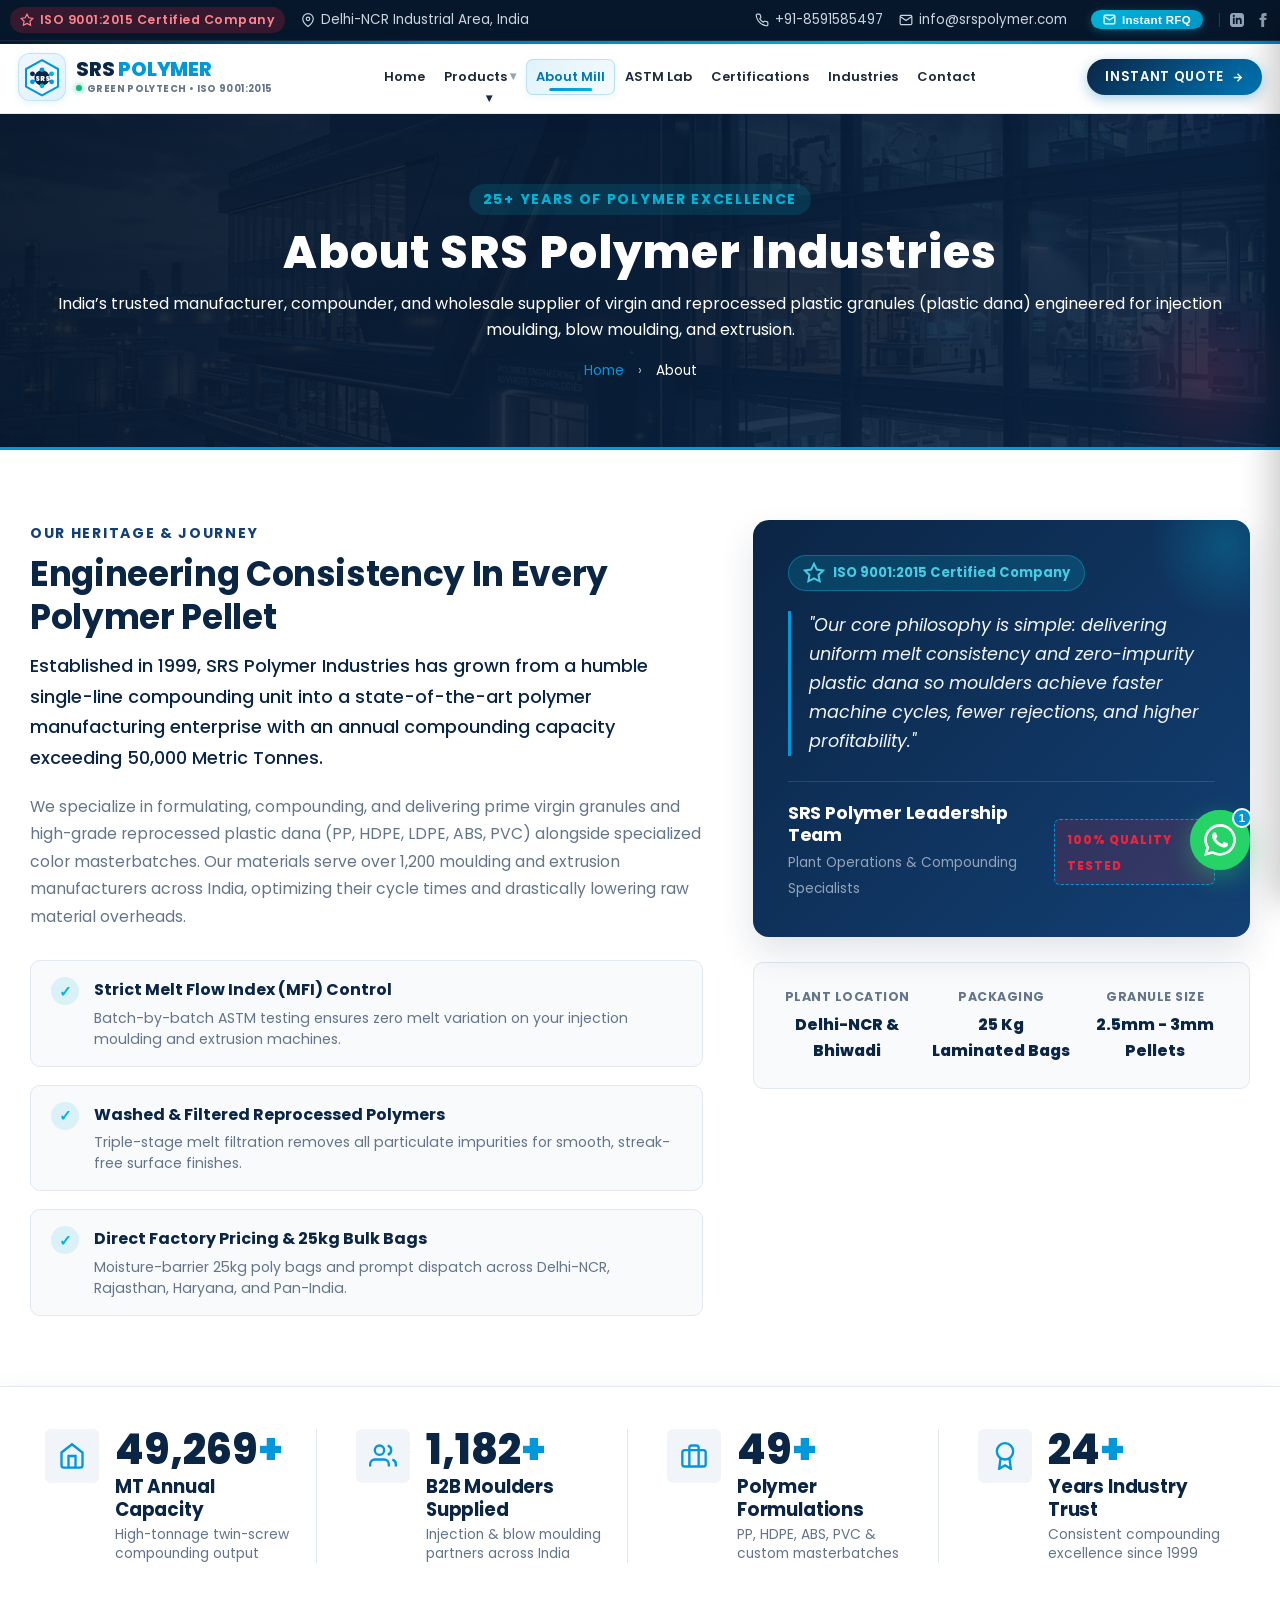
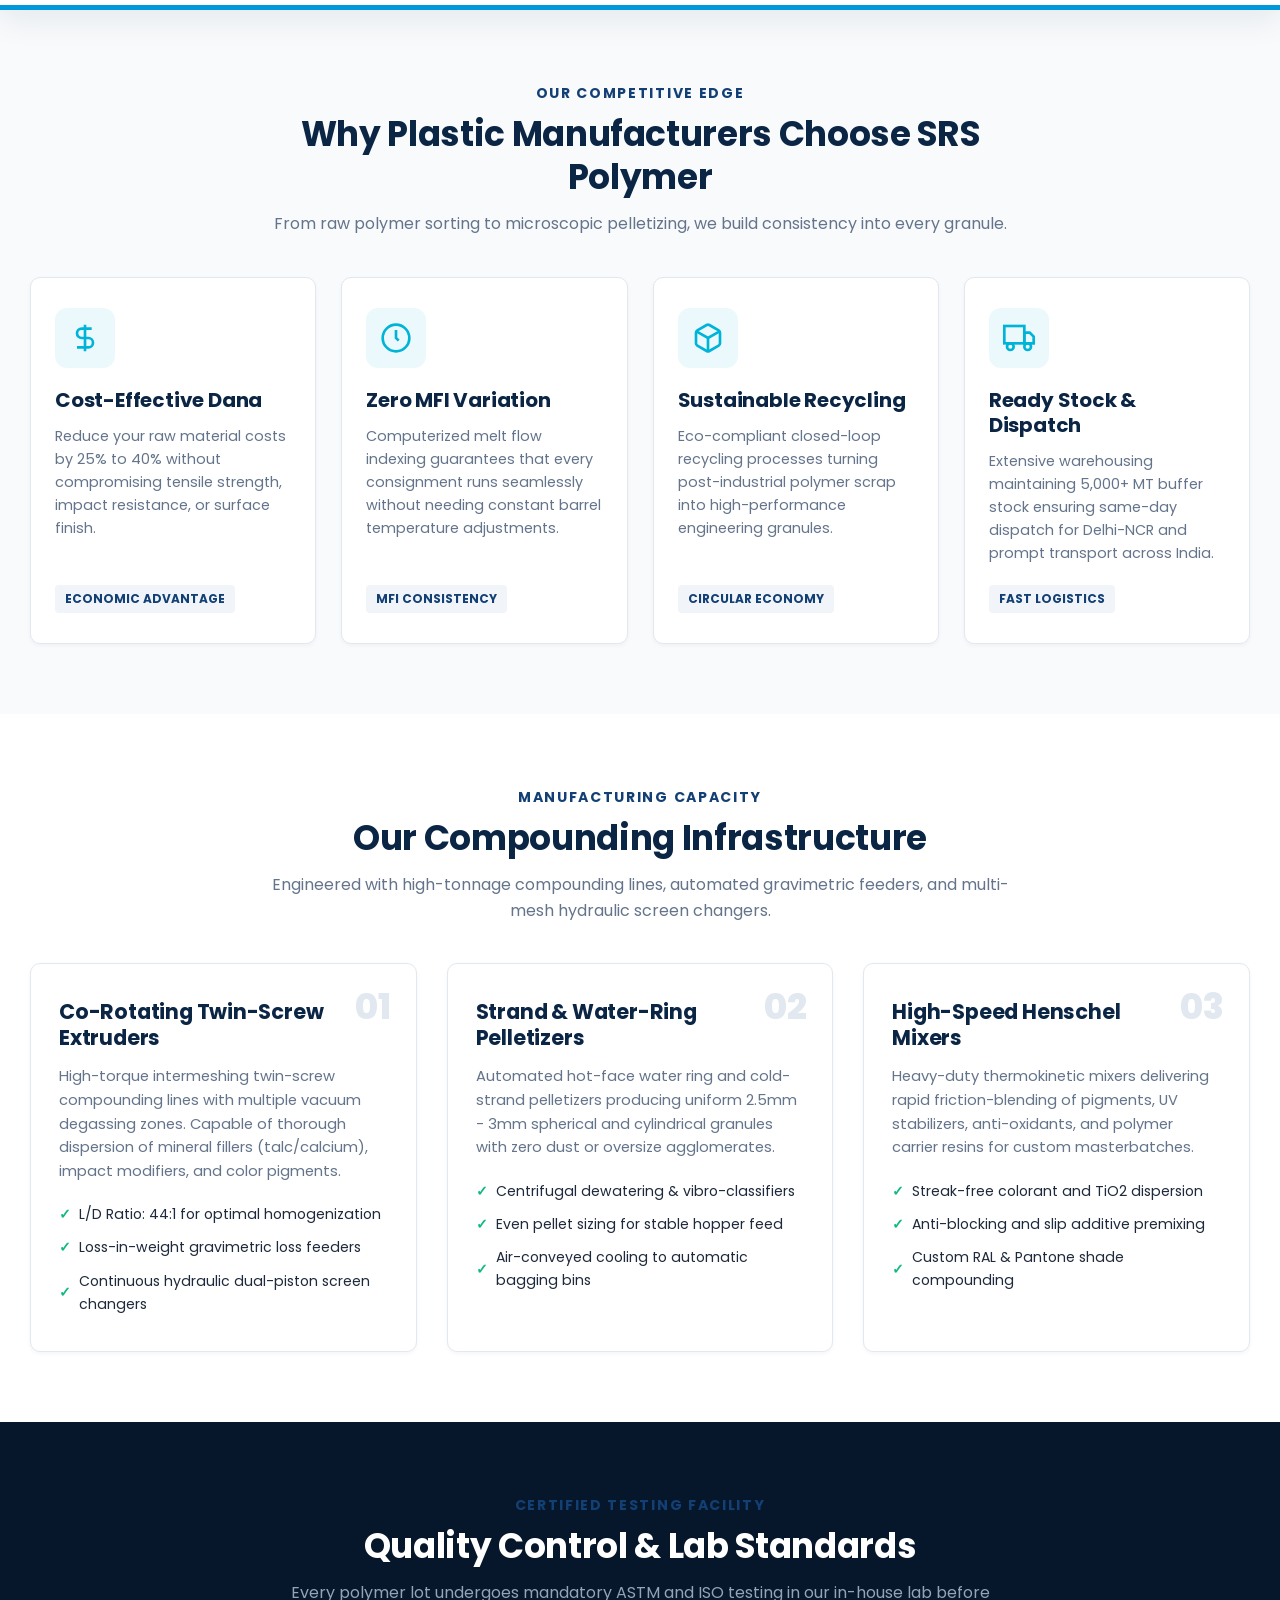
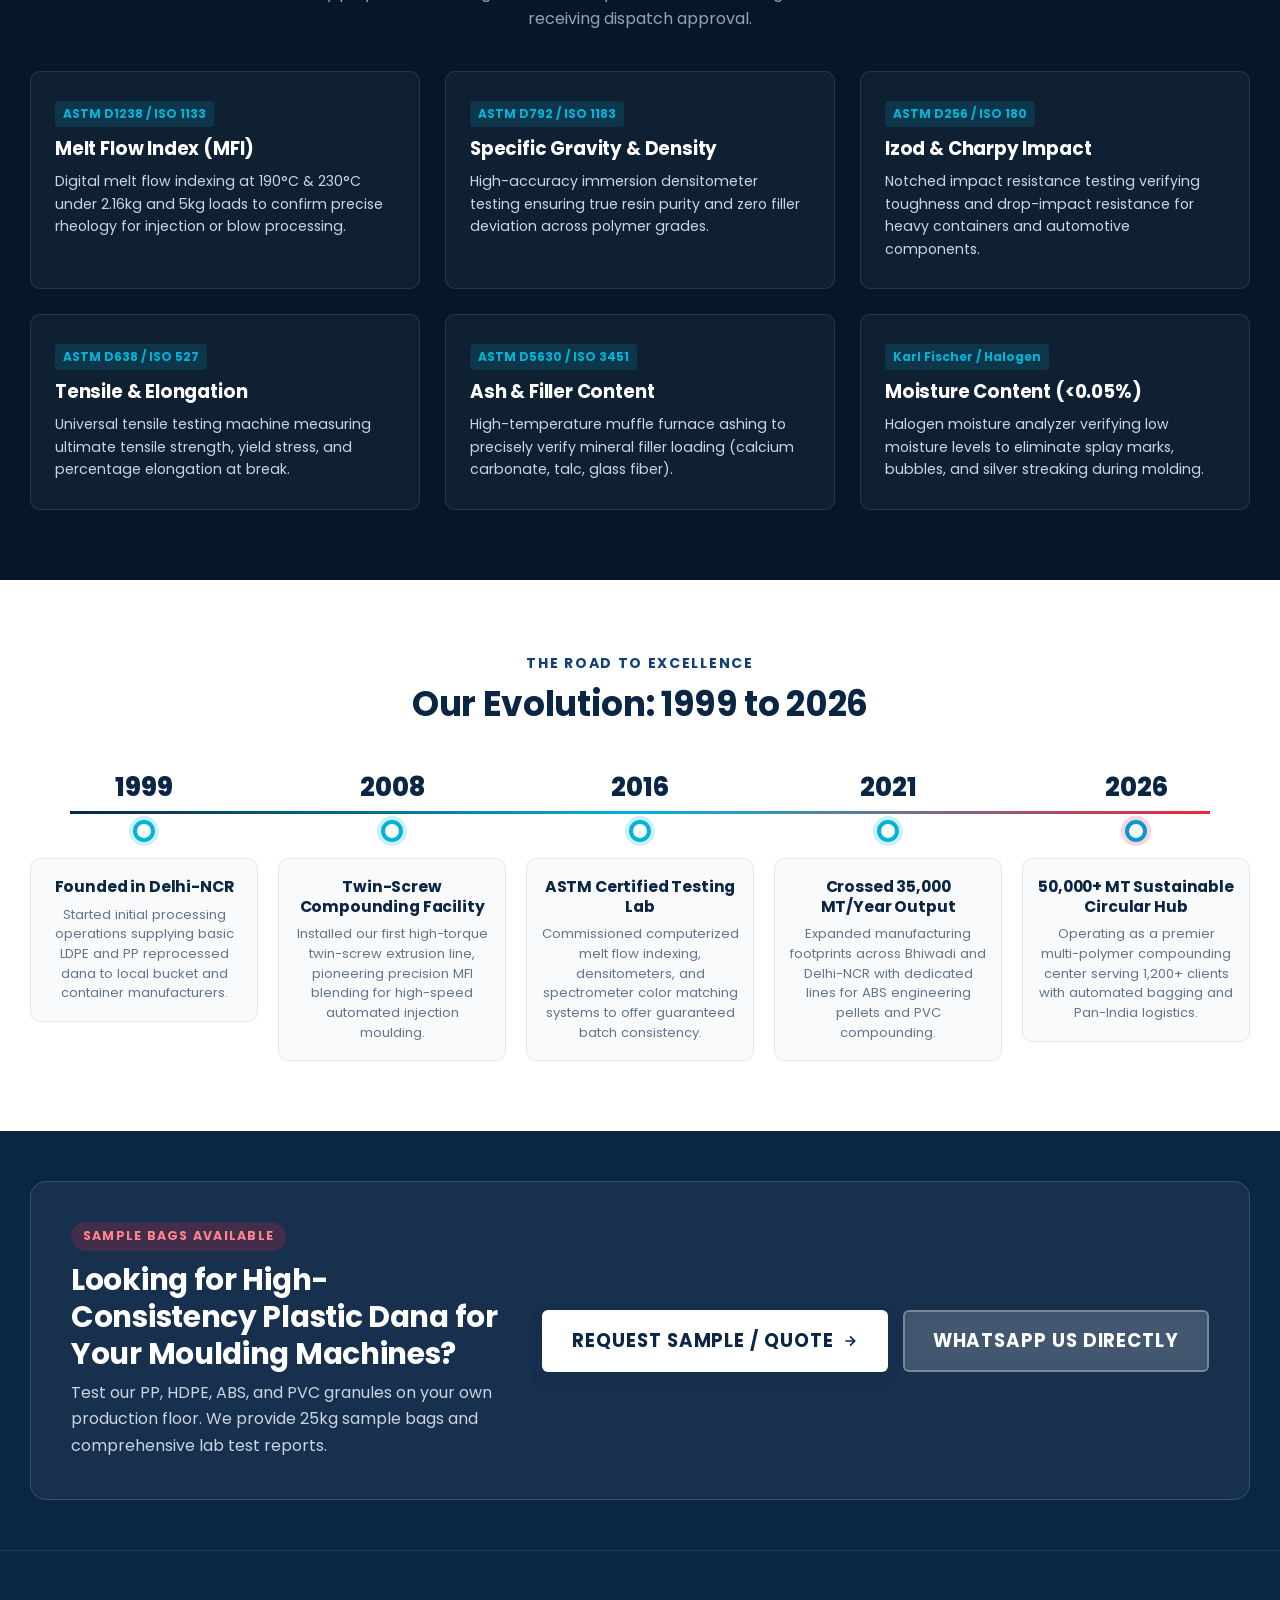
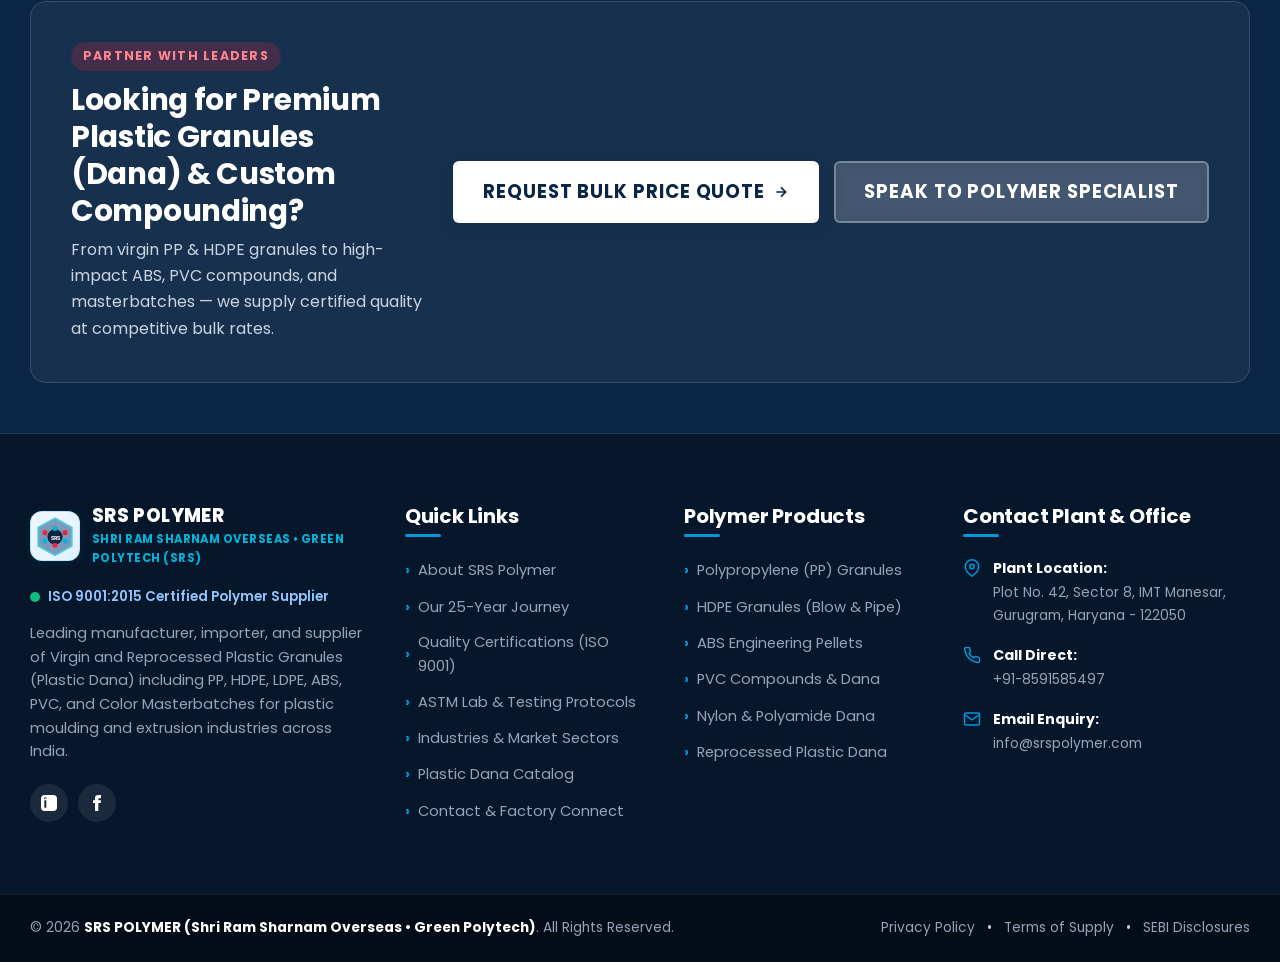
==== commit 98df745b: "feat: add all 13 polymer grades to Products navbar mega dropdown across all pages" ====
--- a/about.html
+++ b/about.html
@@ -113,6 +113,127 @@
                 right: 26px !important;
             }
         }
+    
+        /* Mega Dropdown for Products Menu (All 13 Polymer Grades) */
+        .gp-nav-menu > li.menu-item-has-children {
+            position: relative;
+        }
+        .gp-clean-header .sub-menu.gp-products-mega-menu,
+        .gp-nav-menu .sub-menu.gp-products-mega-menu {
+            position: absolute !important;
+            top: 100% !important;
+            left: -40px !important;
+            width: 630px !important;
+            max-width: 95vw !important;
+            padding: 16px 20px 14px !important;
+            border-radius: 14px !important;
+            border-top: 3.5px solid #0097db !important;
+            box-shadow: 0 22px 50px -8px rgba(11, 37, 69, 0.22), 0 4px 16px rgba(0, 0, 0, 0.05) !important;
+            background: #ffffff !important;
+            opacity: 0 !important;
+            visibility: hidden !important;
+            transform: translateY(12px) !important;
+            transition: all 0.24s cubic-bezier(0.4, 0, 0.2, 1) !important;
+            z-index: 9999 !important;
+            pointer-events: none;
+        }
+        .gp-nav-menu li.menu-item-has-children:hover > .sub-menu.gp-products-mega-menu,
+        .gp-clean-header .gp-nav-menu li:hover > .sub-menu.gp-products-mega-menu {
+            opacity: 1 !important;
+            visibility: visible !important;
+            transform: translateY(0) !important;
+            pointer-events: auto !important;
+        }
+        .gp-mega-cols-grid {
+            display: grid !important;
+            grid-template-columns: 1fr 1fr !important;
+            gap: 20px !important;
+        }
+        .gp-mega-col-head {
+            font-size: 0.72rem !important;
+            font-weight: 800 !important;
+            color: #0097db !important;
+            text-transform: uppercase !important;
+            letter-spacing: 0.08em !important;
+            padding-bottom: 8px !important;
+            margin-bottom: 8px !important;
+            border-bottom: 1.5px solid #e2e8f0 !important;
+            display: flex !important;
+            align-items: center !important;
+            justify-content: space-between !important;
+        }
+        .gp-mega-col-count {
+            font-size: 0.65rem !important;
+            color: #64748b !important;
+            background: #f1f5f9 !important;
+            padding: 2px 8px !important;
+            border-radius: 12px !important;
+            font-weight: 700 !important;
+        }
+        .gp-mega-col-list {
+            list-style: none !important;
+            margin: 0 !important;
+            padding: 0 !important;
+            display: flex !important;
+            flex-direction: column !important;
+            gap: 3px !important;
+        }
+        .gp-mega-col-list li {
+            margin: 0 !important;
+            padding: 0 !important;
+        }
+        .gp-mega-col-list li a {
+            display: flex !important;
+            align-items: center !important;
+            gap: 9px !important;
+            padding: 7px 10px !important;
+            font-size: 0.83rem !important;
+            font-weight: 600 !important;
+            color: #1e293b !important;
+            border-radius: 6px !important;
+            text-decoration: none !important;
+            transition: all 0.18s ease !important;
+            border-left: none !important;
+            transform: none !important;
+        }
+        .gp-mega-col-list li a:hover {
+            background: #f0f9ff !important;
+            color: #0097db !important;
+            transform: translateX(4px) !important;
+        }
+        .gp-mega-dot {
+            width: 8px !important;
+            height: 8px !important;
+            border-radius: 50% !important;
+            flex-shrink: 0 !important;
+        }
+        .gp-mega-footer-bar {
+            margin-top: 14px !important;
+            padding-top: 10px !important;
+            border-top: 1px solid #e2e8f0 !important;
+        }
+        .gp-mega-footer-bar a {
+            display: flex !important;
+            align-items: center !important;
+            justify-content: space-between !important;
+            padding: 9px 14px !important;
+            background: #f8fafc !important;
+            border: 1px solid #e2e8f0 !important;
+            border-radius: 8px !important;
+            color: #0077b6 !important;
+            font-weight: 700 !important;
+            font-size: 0.82rem !important;
+            text-decoration: none !important;
+            transition: all 0.2s ease !important;
+            border-left: none !important;
+            transform: none !important;
+        }
+        .gp-mega-footer-bar a:hover {
+            background: #0097db !important;
+            color: #ffffff !important;
+            border-color: #0097db !important;
+            transform: none !important;
+        }
     </style>
 </head>
 
@@ -198,13 +319,45 @@
                         <a href="products.html">
                             Products <span class="gp-dropdown-arrow">▾</span>
                         </a>
-                        <ul class="sub-menu">
-                            <li><a href="products.html#pp">PPCP &amp; PP Compounds</a></li>
-                            <li><a href="products.html#hdpe">HDPE &amp; Blow Grades</a></li>
-                            <li><a href="products.html#abs">ABS Engineering Pellets</a></li>
-                            <li><a href="products.html#pvc">PVC Compounds &amp; Wire</a></li>
-                            <li><a href="products.html#nylon">Nylon &amp; Polyamide Dana</a></li>
-                        </ul>
+                        <div class="sub-menu gp-products-mega-menu">
+                            <div class="gp-mega-cols-grid">
+                                <div class="gp-mega-col">
+                                    <div class="gp-mega-col-head">
+                                        <span>PPCP &amp; Polypropylene</span>
+                                        <span class="gp-mega-col-count">6 Grades</span>
+                                    </div>
+                                    <ul class="gp-mega-col-list">
+                                        <li><a href="product-detail.html?product=ppcp-grey"><span class="gp-mega-dot" style="background:#0097db;"></span>PPCP Grey Granules</a></li>
+                                        <li><a href="product-detail.html?product=ppcp-impact"><span class="gp-mega-dot" style="background:#10b981;"></span>PPCP Impact Copolymer</a></li>
+                                        <li><a href="product-detail.html?product=ppcp-black"><span class="gp-mega-dot" style="background:#0b2545;"></span>PPCP Black Granules</a></li>
+                                        <li><a href="product-detail.html?product=pp-talc"><span class="gp-mega-dot" style="background:#6366f1;"></span>PP Talc Filled Granules</a></li>
+                                        <li><a href="product-detail.html?product=polypropylene-natural-white"><span class="gp-mega-dot" style="background:#0097db;"></span>PP Natural White Granules</a></li>
+                                        <li><a href="product-detail.html?product=polypropylene-glass-filled"><span class="gp-mega-dot" style="background:#059669;"></span>PP Glass Filled Granules</a></li>
+                                    </ul>
+                                </div>
+                                <div class="gp-mega-col">
+                                    <div class="gp-mega-col-head">
+                                        <span>ABS, PMMA &amp; Nylon</span>
+                                        <span class="gp-mega-col-count">7 Grades</span>
+                                    </div>
+                                    <ul class="gp-mega-col-list">
+                                        <li><a href="product-detail.html?product=abs-white"><span class="gp-mega-dot" style="background:#0891b2;"></span>ABS White Granules</a></li>
+                                        <li><a href="product-detail.html?product=abs-black"><span class="gp-mega-dot" style="background:#0f172a;"></span>ABS Black Granules</a></li>
+                                        <li><a href="product-detail.html?product=abs-fr-granules"><span class="gp-mega-dot" style="background:#ea580c;"></span>ABS FR Plastic Granules</a></li>
+                                        <li><a href="product-detail.html?product=red-pmma"><span class="gp-mega-dot" style="background:#dc2626;"></span>Red PMMA Granules</a></li>
+                                        <li><a href="product-detail.html?product=acrylic-granules"><span class="gp-mega-dot" style="background:#7c3aed;"></span>Acrylic Granules</a></li>
+                                        <li><a href="product-detail.html?product=nylon-black"><span class="gp-mega-dot" style="background:#1e293b;"></span>Nylon Black Granules</a></li>
+                                        <li><a href="product-detail.html?product=nylon-white"><span class="gp-mega-dot" style="background:#2563eb;"></span>Nylon White Granules</a></li>
+                                    </ul>
+                                </div>
+                            </div>
+                            <div class="gp-mega-footer-bar">
+                                <a href="products.html">
+                                    <span>Explore All 13 Polymer Grades &amp; Lab Specs</span>
+                                    <svg width="14" height="14" viewBox="0 0 24 24" fill="none" stroke="currentColor" stroke-width="2.5"><polyline points="9 18 15 12 9 6"></polyline></svg>
+                                </a>
+                            </div>
+                        </div>
                     </li>
                     <li class="menu-item current-menu-item">
                         <a href="about.html">About Mill</a>
--- a/assets/css/main.css
+++ b/assets/css/main.css
@@ -8308,7 +8308,9 @@
    ========================================================================== */
 .gp-hero-slider-section {
     position: relative;
+    height: calc(100vh - 110px);
     min-height: 520px;
+    max-height: 820px;
     padding: 0;
     overflow: hidden;
     background: #07172b;
@@ -8317,7 +8319,8 @@
 .gp-hero-slider {
     position: relative;
     width: 100%;
-    min-height: 520px;
+    height: 100%;
+    min-height: 100%;
 }
 
 .gp-hero-slider-section .gp-hero-slide {
@@ -8326,12 +8329,12 @@
     left: 0;
     width: 100%;
     height: 100%;
-    min-height: 520px;
+    min-height: 100%;
     opacity: 0;
     visibility: hidden;
     display: flex;
     align-items: center;
-    padding: 30px 0 60px;
+    padding: 10px 0 52px;
     transition: opacity 0.75s cubic-bezier(0.4, 0, 0.2, 1), visibility 0.75s ease;
     z-index: 1;
 }
@@ -8417,17 +8420,17 @@
 .gp-hero-badge-clean {
     display: inline-flex;
     align-items: center;
-    gap: 8px;
+    gap: 7px;
     background: rgba(255, 255, 255, 0.1);
     border: 1px solid rgba(255, 255, 255, 0.18);
     backdrop-filter: blur(10px);
-    padding: 5px 14px;
+    padding: 4px 12px;
     border-radius: 9999px;
-    font-size: 0.78rem;
-    font-weight: 700;
-    color: #ffffff;
-    margin-bottom: 14px;
-    letter-spacing: 0.04em;
+    font-size: 0.74rem;
+    font-weight: 700;
+    color: #ffffff;
+    margin-bottom: 10px;
+    letter-spacing: 0.03em;
 }
 
 .gp-badge-dot-green {
@@ -8450,11 +8453,11 @@
 .gp-hero-slider-section .gp-plastin-hero-title {
     color: #ffffff;
     font-family: 'Poppins', sans-serif;
-    font-size: clamp(1.9rem, 3.2vw, 2.8rem);
+    font-size: clamp(1.75rem, 2.7vw, 2.6rem);
     font-weight: 800;
     letter-spacing: -0.02em;
-    line-height: 1.2;
-    margin-bottom: 12px;
+    line-height: 1.16;
+    margin-bottom: 10px;
 }
 
 .gp-title-highlight {
@@ -8463,9 +8466,9 @@
 
 .gp-hero-slider-section .gp-plastin-hero-lead {
     color: #cbd5e1;
-    font-size: 0.94rem;
-    line-height: 1.6;
-    margin-bottom: 16px;
+    font-size: 0.88rem;
+    line-height: 1.5;
+    margin-bottom: 12px;
     max-width: 660px;
 }
 
@@ -8473,21 +8476,21 @@
 .gp-hero-spec-chips {
     display: flex;
     flex-wrap: wrap;
-    gap: 8px;
-    margin-bottom: 22px;
+    gap: 6px;
+    margin-bottom: 16px;
 }
 
 .gp-spec-chip {
     background: rgba(255, 255, 255, 0.08);
     border: 1px solid rgba(255, 255, 255, 0.15);
     backdrop-filter: blur(8px);
-    padding: 6px 12px;
+    padding: 4px 10px;
     border-radius: 6px;
-    font-size: 0.8rem;
+    font-size: 0.76rem;
     color: #f1f5f9;
     display: inline-flex;
     align-items: center;
-    gap: 6px;
+    gap: 5px;
 }
 
 .gp-spec-chip strong {
@@ -8498,13 +8501,13 @@
 .gp-hero-slider-section .gp-hero-actions-group {
     display: flex;
     align-items: center;
-    gap: 12px;
+    gap: 10px;
     flex-wrap: wrap;
 }
 
 .gp-hero-slider-section .gp-btn-lg {
-    padding: 10px 20px;
-    font-size: 0.92rem;
+    padding: 8px 18px;
+    font-size: 0.86rem;
     font-weight: 700;
     border-radius: 6px;
 }
@@ -8535,13 +8538,13 @@
 .gp-btn-wa-hero {
     background: #25d366;
     color: #ffffff;
-    padding: 10px 18px;
+    padding: 8px 16px;
     border-radius: 6px;
     font-weight: 700;
-    font-size: 0.88rem;
+    font-size: 0.84rem;
     display: inline-flex;
     align-items: center;
-    gap: 8px;
+    gap: 7px;
     text-decoration: none;
     box-shadow: 0 4px 14px rgba(37, 211, 102, 0.35);
     transition: transform 0.2s, background 0.2s;
@@ -8554,7 +8557,7 @@
 }
 
 .gp-hero-slider-section .gp-btn-text {
-    font-size: 0.9rem;
+    font-size: 0.86rem;
     font-weight: 700;
     text-decoration: none;
     padding: 6px 10px;
@@ -8565,8 +8568,8 @@
     position: absolute;
     top: 50%;
     transform: translateY(-50%);
-    width: 46px;
-    height: 46px;
+    width: 42px;
+    height: 42px;
     background: rgba(255, 255, 255, 0.12);
     backdrop-filter: blur(14px);
     -webkit-backdrop-filter: blur(14px);
@@ -8599,7 +8602,7 @@
 /* Slide Progress Pagination Strip */
 .gp-hero-slider-pagination {
     position: absolute;
-    bottom: 20px;
+    bottom: 12px;
     left: 0;
     right: 0;
     z-index: 30;
@@ -8991,6 +8994,48 @@
     }
 }
 
+/* Ensure Hero Fits Cleanly within 100vh Viewport */
+@media (min-width: 769px) {
+    .gp-hero-slider-section {
+        height: calc(100vh - 110px) !important;
+        min-height: 500px !important;
+        max-height: 820px !important;
+    }
+    .gp-hero-slider {
+        height: 100% !important;
+        min-height: 100% !important;
+    }
+    .gp-hero-slider-section .gp-hero-slide {
+        height: 100% !important;
+        min-height: 100% !important;
+    }
+}
+
+@media (max-height: 768px) and (min-width: 769px) {
+    .gp-hero-slider-section {
+        height: calc(100vh - 105px) !important;
+        min-height: 480px !important;
+    }
+    .gp-hero-slider-section .gp-plastin-hero-title {
+        font-size: clamp(1.6rem, 2.3vw, 2.2rem) !important;
+        margin-bottom: 8px !important;
+    }
+    .gp-hero-slider-section .gp-plastin-hero-lead {
+        font-size: 0.85rem !important;
+        line-height: 1.45 !important;
+        margin-bottom: 10px !important;
+    }
+    .gp-hero-spec-chips {
+        margin-bottom: 12px !important;
+    }
+    .gp-hero-slider-section .gp-hero-slide {
+        padding: 5px 0 44px !important;
+    }
+    .gp-hero-slider-pagination {
+        bottom: 8px !important;
+    }
+}
+
 /* ==========================================================================
    LATEST PRODUCTS SHOWCASE (Plastin Style with Molecular Hexagon Shapes)
    ========================================================================== */
@@ -9162,37 +9207,60 @@
 .gp-lp-overlay-action {
     position: absolute;
     inset: 0;
-    background: rgba(11, 37, 69, 0.45);
-    backdrop-filter: blur(2px);
+    background: rgba(11, 37, 69, 0.62);
+    backdrop-filter: blur(3px);
     display: flex;
     align-items: center;
     justify-content: center;
+    gap: 8px;
     opacity: 0;
-    transition: opacity 0.25s ease;
+    transition: all 0.28s cubic-bezier(0.4, 0, 0.2, 1);
     clip-path: polygon(50% 0%, 93% 25%, 93% 75%, 50% 100%, 7% 75%, 7% 25%);
+    z-index: 5;
 }
 
 .gp-latest-product-card:hover .gp-lp-overlay-action {
     opacity: 1;
 }
 
+.gp-lp-action-btn {
+    width: 38px;
+    height: 38px;
+    border-radius: 50%;
+    display: inline-flex;
+    align-items: center;
+    justify-content: center;
+    text-decoration: none;
+    box-shadow: 0 4px 14px rgba(0, 0, 0, 0.35);
+    transition: all 0.22s cubic-bezier(0.34, 1.56, 0.64, 1);
+    cursor: pointer;
+    border: none;
+}
+
+.gp-lp-view-btn {
+    background: #0097db;
+    color: #ffffff;
+    border: 1.5px solid rgba(255, 255, 255, 0.85);
+}
+
+.gp-lp-view-btn:hover {
+    background: #0077b6;
+    color: #ffffff;
+    transform: translateY(-2px) scale(1.12);
+    box-shadow: 0 6px 18px rgba(0, 151, 219, 0.6);
+}
+
 .gp-lp-quote-btn {
-    width: 40px;
-    height: 40px;
-    border-radius: 50%;
     background: #ffffff;
-    color: #0097db;
-    display: flex;
-    align-items: center;
-    justify-content: center;
-    box-shadow: 0 4px 14px rgba(0, 0, 0, 0.25);
-    transition: all 0.2s ease;
+    color: #0b2545;
+    border: 1.5px solid rgba(255, 255, 255, 0.85);
 }
 
 .gp-lp-quote-btn:hover {
-    background: #0097db;
-    color: #ffffff;
-    transform: scale(1.12);
+    background: #10b981;
+    color: #ffffff;
+    transform: translateY(-2px) scale(1.12);
+    box-shadow: 0 6px 18px rgba(16, 185, 129, 0.6);
 }
 
 .gp-lp-floating-badge {
@@ -9281,3 +9349,126 @@
 
 
 
+
+
+/* ==========================================================================
+   Mega Dropdown for Products Menu (All 13 Grades)
+   ========================================================================== */
+.gp-clean-header .sub-menu.gp-products-mega-menu {
+    width: 630px !important;
+    max-width: 95vw !important;
+    padding: 16px 20px 14px !important;
+    border-radius: 14px !important;
+    border-top: 3.5px solid #0097db !important;
+    box-shadow: 0 22px 50px -8px rgba(11, 37, 69, 0.22), 0 4px 16px rgba(0, 0, 0, 0.05) !important;
+    background: #ffffff !important;
+    left: -60px !important;
+    z-index: 1000 !important;
+}
+
+@media (max-width: 1200px) {
+    .gp-clean-header .sub-menu.gp-products-mega-menu {
+        left: -120px !important;
+    }
+}
+
+.gp-mega-cols-grid {
+    display: grid !important;
+    grid-template-columns: 1fr 1fr !important;
+    gap: 20px !important;
+}
+
+.gp-mega-col-head {
+    font-size: 0.72rem !important;
+    font-weight: 800 !important;
+    color: #0097db !important;
+    text-transform: uppercase !important;
+    letter-spacing: 0.08em !important;
+    padding-bottom: 8px !important;
+    margin-bottom: 8px !important;
+    border-bottom: 1.5px solid #e2e8f0 !important;
+    display: flex !important;
+    align-items: center !important;
+    justify-content: space-between !important;
+}
+
+.gp-mega-col-count {
+    font-size: 0.65rem !important;
+    color: #64748b !important;
+    background: #f1f5f9 !important;
+    padding: 2px 8px !important;
+    border-radius: 12px !important;
+    font-weight: 700 !important;
+}
+
+.gp-mega-col-list {
+    list-style: none !important;
+    margin: 0 !important;
+    padding: 0 !important;
+    display: flex !important;
+    flex-direction: column !important;
+    gap: 3px !important;
+}
+
+.gp-mega-col-list li {
+    margin: 0 !important;
+    padding: 0 !important;
+}
+
+.gp-mega-col-list li a {
+    display: flex !important;
+    align-items: center !important;
+    gap: 9px !important;
+    padding: 7px 10px !important;
+    font-size: 0.83rem !important;
+    font-weight: 600 !important;
+    color: #1e293b !important;
+    border-radius: 6px !important;
+    text-decoration: none !important;
+    transition: all 0.18s ease !important;
+    border-left: none !important;
+    transform: none !important;
+}
+
+.gp-mega-col-list li a:hover {
+    background: #f0f9ff !important;
+    color: #0097db !important;
+    transform: translateX(4px) !important;
+}
+
+.gp-mega-dot {
+    width: 8px !important;
+    height: 8px !important;
+    border-radius: 50% !important;
+    flex-shrink: 0 !important;
+}
+
+.gp-mega-footer-bar {
+    margin-top: 14px !important;
+    padding-top: 10px !important;
+    border-top: 1px solid #e2e8f0 !important;
+}
+
+.gp-mega-footer-bar a {
+    display: flex !important;
+    align-items: center !important;
+    justify-content: space-between !important;
+    padding: 9px 14px !important;
+    background: #f8fafc !important;
+    border: 1px solid #e2e8f0 !important;
+    border-radius: 8px !important;
+    color: #0077b6 !important;
+    font-weight: 700 !important;
+    font-size: 0.82rem !important;
+    text-decoration: none !important;
+    transition: all 0.2s ease !important;
+    border-left: none !important;
+    transform: none !important;
+}
+
+.gp-mega-footer-bar a:hover {
+    background: #0097db !important;
+    color: #ffffff !important;
+    border-color: #0097db !important;
+    transform: none !important;
+}
--- a/style.css
+++ b/style.css
@@ -182,3 +182,173 @@
     box-shadow: 0 0 0 3px rgba(11, 37, 69, 0.18) !important;
 }
 
+/* Ensure Hero Fits Cleanly within 100vh Viewport */
+@media (min-width: 769px) {
+    .gp-hero-slider-section {
+        height: calc(100vh - 110px) !important;
+        min-height: 500px !important;
+        max-height: 820px !important;
+    }
+    .gp-hero-slider {
+        height: 100% !important;
+        min-height: 100% !important;
+    }
+    .gp-hero-slider-section .gp-hero-slide {
+        height: 100% !important;
+        min-height: 100% !important;
+        padding: 10px 0 52px !important;
+    }
+    .gp-hero-slider-pagination {
+        bottom: 12px !important;
+    }
+}
+
+@media (max-height: 768px) and (min-width: 769px) {
+    .gp-hero-slider-section {
+        height: calc(100vh - 105px) !important;
+        min-height: 480px !important;
+    }
+    .gp-hero-slider-section .gp-plastin-hero-title {
+        font-size: clamp(1.6rem, 2.3vw, 2.2rem) !important;
+        margin-bottom: 8px !important;
+    }
+    .gp-hero-slider-section .gp-plastin-hero-lead {
+        font-size: 0.85rem !important;
+        line-height: 1.45 !important;
+        margin-bottom: 10px !important;
+    }
+    .gp-hero-spec-chips {
+        margin-bottom: 12px !important;
+    }
+    .gp-hero-slider-section .gp-hero-slide {
+        padding: 5px 0 44px !important;
+    }
+    .gp-hero-slider-pagination {
+        bottom: 8px !important;
+    }
+}
+
+
+
+
+/* ==========================================================================
+   Mega Dropdown for Products Menu (All 13 Grades)
+   ========================================================================== */
+.gp-clean-header .sub-menu.gp-products-mega-menu {
+    width: 630px !important;
+    max-width: 95vw !important;
+    padding: 16px 20px 14px !important;
+    border-radius: 14px !important;
+    border-top: 3.5px solid #0097db !important;
+    box-shadow: 0 22px 50px -8px rgba(11, 37, 69, 0.22), 0 4px 16px rgba(0, 0, 0, 0.05) !important;
+    background: #ffffff !important;
+    left: -60px !important;
+    z-index: 1000 !important;
+}
+
+@media (max-width: 1200px) {
+    .gp-clean-header .sub-menu.gp-products-mega-menu {
+        left: -120px !important;
+    }
+}
+
+.gp-mega-cols-grid {
+    display: grid !important;
+    grid-template-columns: 1fr 1fr !important;
+    gap: 20px !important;
+}
+
+.gp-mega-col-head {
+    font-size: 0.72rem !important;
+    font-weight: 800 !important;
+    color: #0097db !important;
+    text-transform: uppercase !important;
+    letter-spacing: 0.08em !important;
+    padding-bottom: 8px !important;
+    margin-bottom: 8px !important;
+    border-bottom: 1.5px solid #e2e8f0 !important;
+    display: flex !important;
+    align-items: center !important;
+    justify-content: space-between !important;
+}
+
+.gp-mega-col-count {
+    font-size: 0.65rem !important;
+    color: #64748b !important;
+    background: #f1f5f9 !important;
+    padding: 2px 8px !important;
+    border-radius: 12px !important;
+    font-weight: 700 !important;
+}
+
+.gp-mega-col-list {
+    list-style: none !important;
+    margin: 0 !important;
+    padding: 0 !important;
+    display: flex !important;
+    flex-direction: column !important;
+    gap: 3px !important;
+}
+
+.gp-mega-col-list li {
+    margin: 0 !important;
+    padding: 0 !important;
+}
+
+.gp-mega-col-list li a {
+    display: flex !important;
+    align-items: center !important;
+    gap: 9px !important;
+    padding: 7px 10px !important;
+    font-size: 0.83rem !important;
+    font-weight: 600 !important;
+    color: #1e293b !important;
+    border-radius: 6px !important;
+    text-decoration: none !important;
+    transition: all 0.18s ease !important;
+    border-left: none !important;
+    transform: none !important;
+}
+
+.gp-mega-col-list li a:hover {
+    background: #f0f9ff !important;
+    color: #0097db !important;
+    transform: translateX(4px) !important;
+}
+
+.gp-mega-dot {
+    width: 8px !important;
+    height: 8px !important;
+    border-radius: 50% !important;
+    flex-shrink: 0 !important;
+}
+
+.gp-mega-footer-bar {
+    margin-top: 14px !important;
+    padding-top: 10px !important;
+    border-top: 1px solid #e2e8f0 !important;
+}
+
+.gp-mega-footer-bar a {
+    display: flex !important;
+    align-items: center !important;
+    justify-content: space-between !important;
+    padding: 9px 14px !important;
+    background: #f8fafc !important;
+    border: 1px solid #e2e8f0 !important;
+    border-radius: 8px !important;
+    color: #0077b6 !important;
+    font-weight: 700 !important;
+    font-size: 0.82rem !important;
+    text-decoration: none !important;
+    transition: all 0.2s ease !important;
+    border-left: none !important;
+    transform: none !important;
+}
+
+.gp-mega-footer-bar a:hover {
+    background: #0097db !important;
+    color: #ffffff !important;
+    border-color: #0097db !important;
+    transform: none !important;
+}
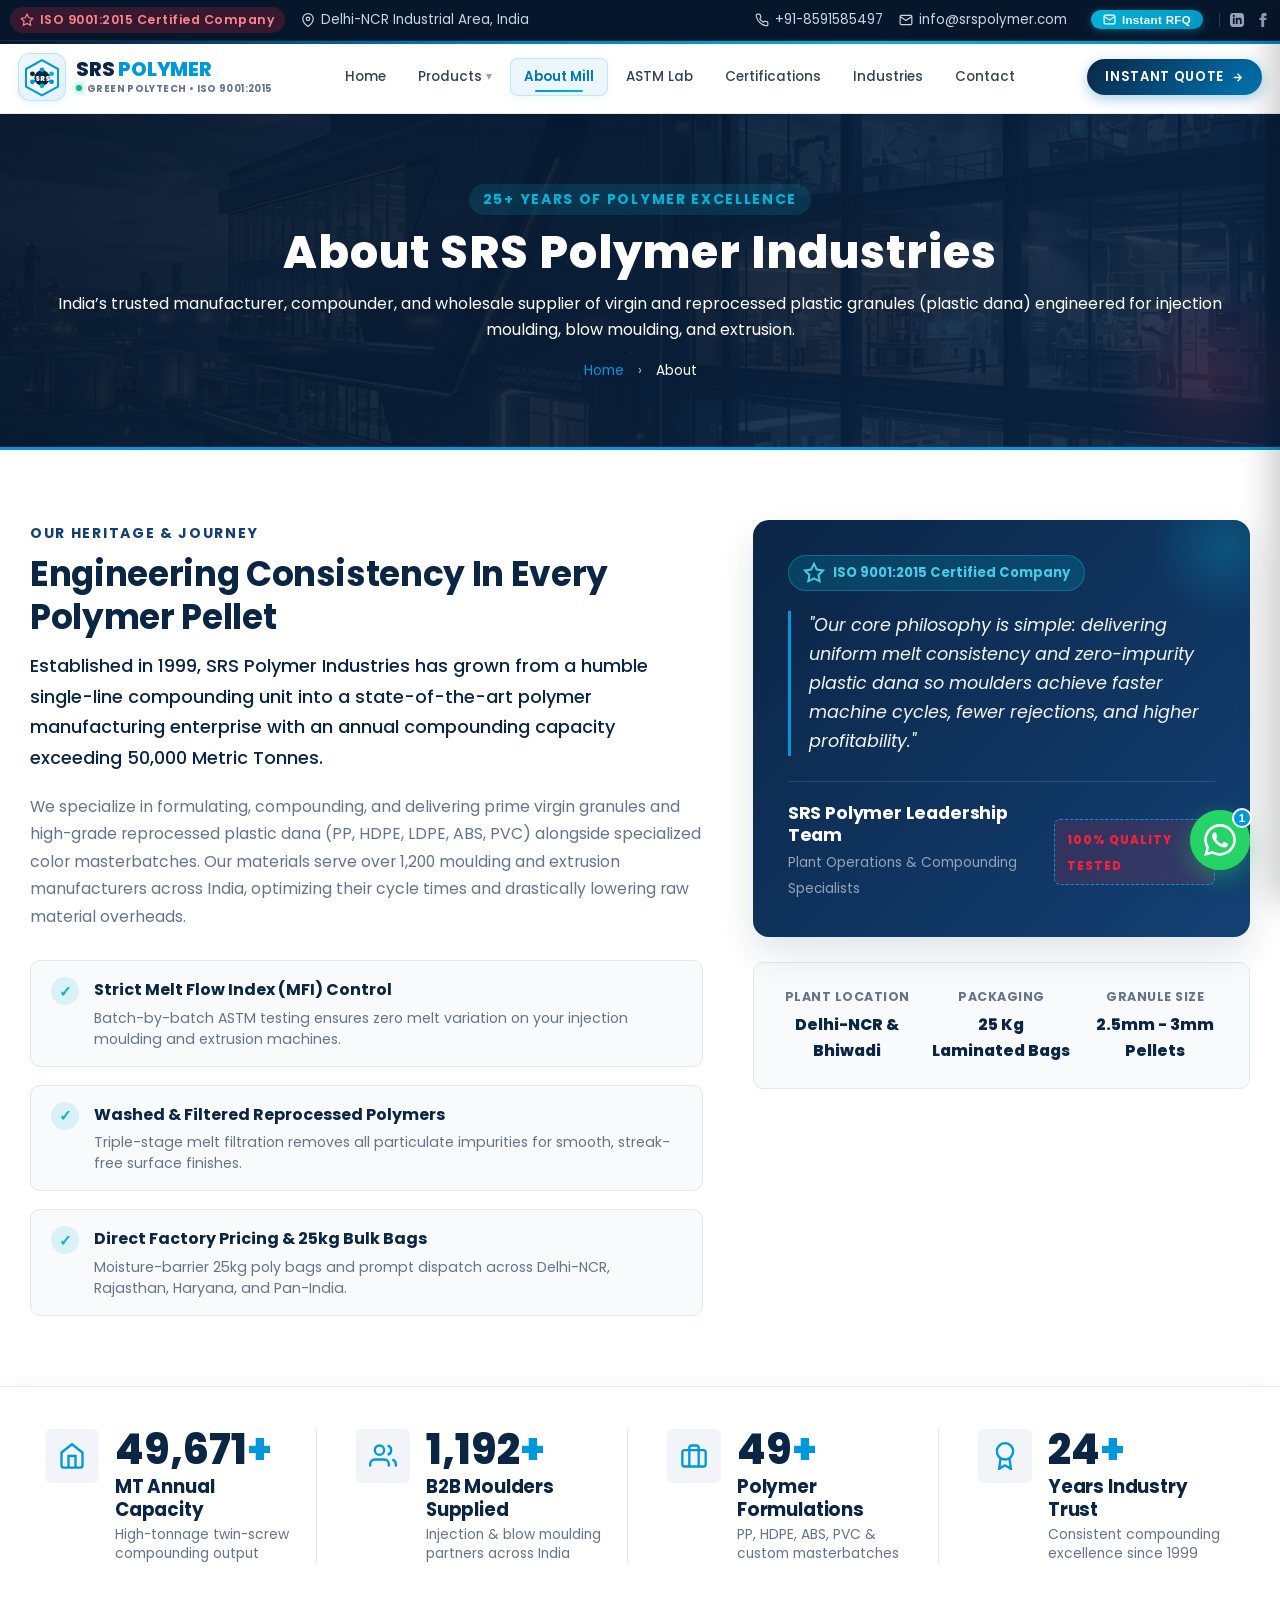
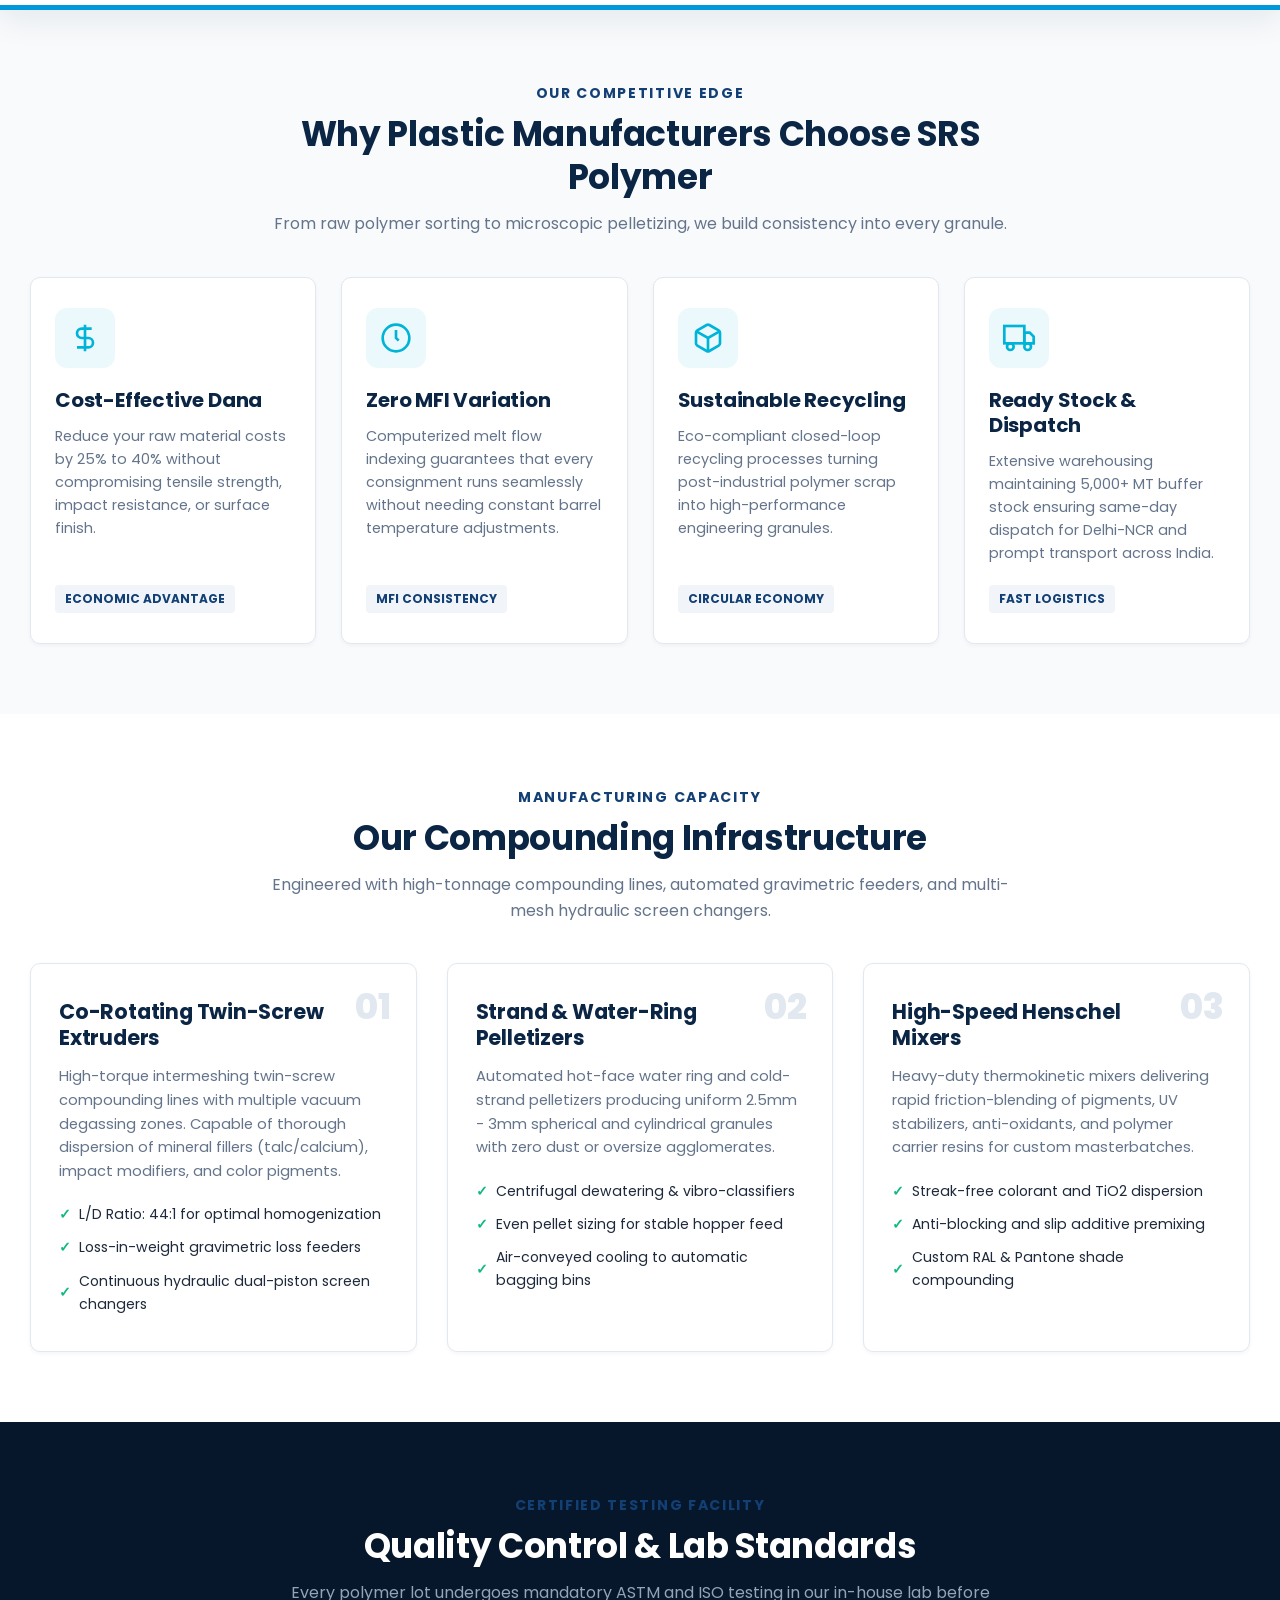
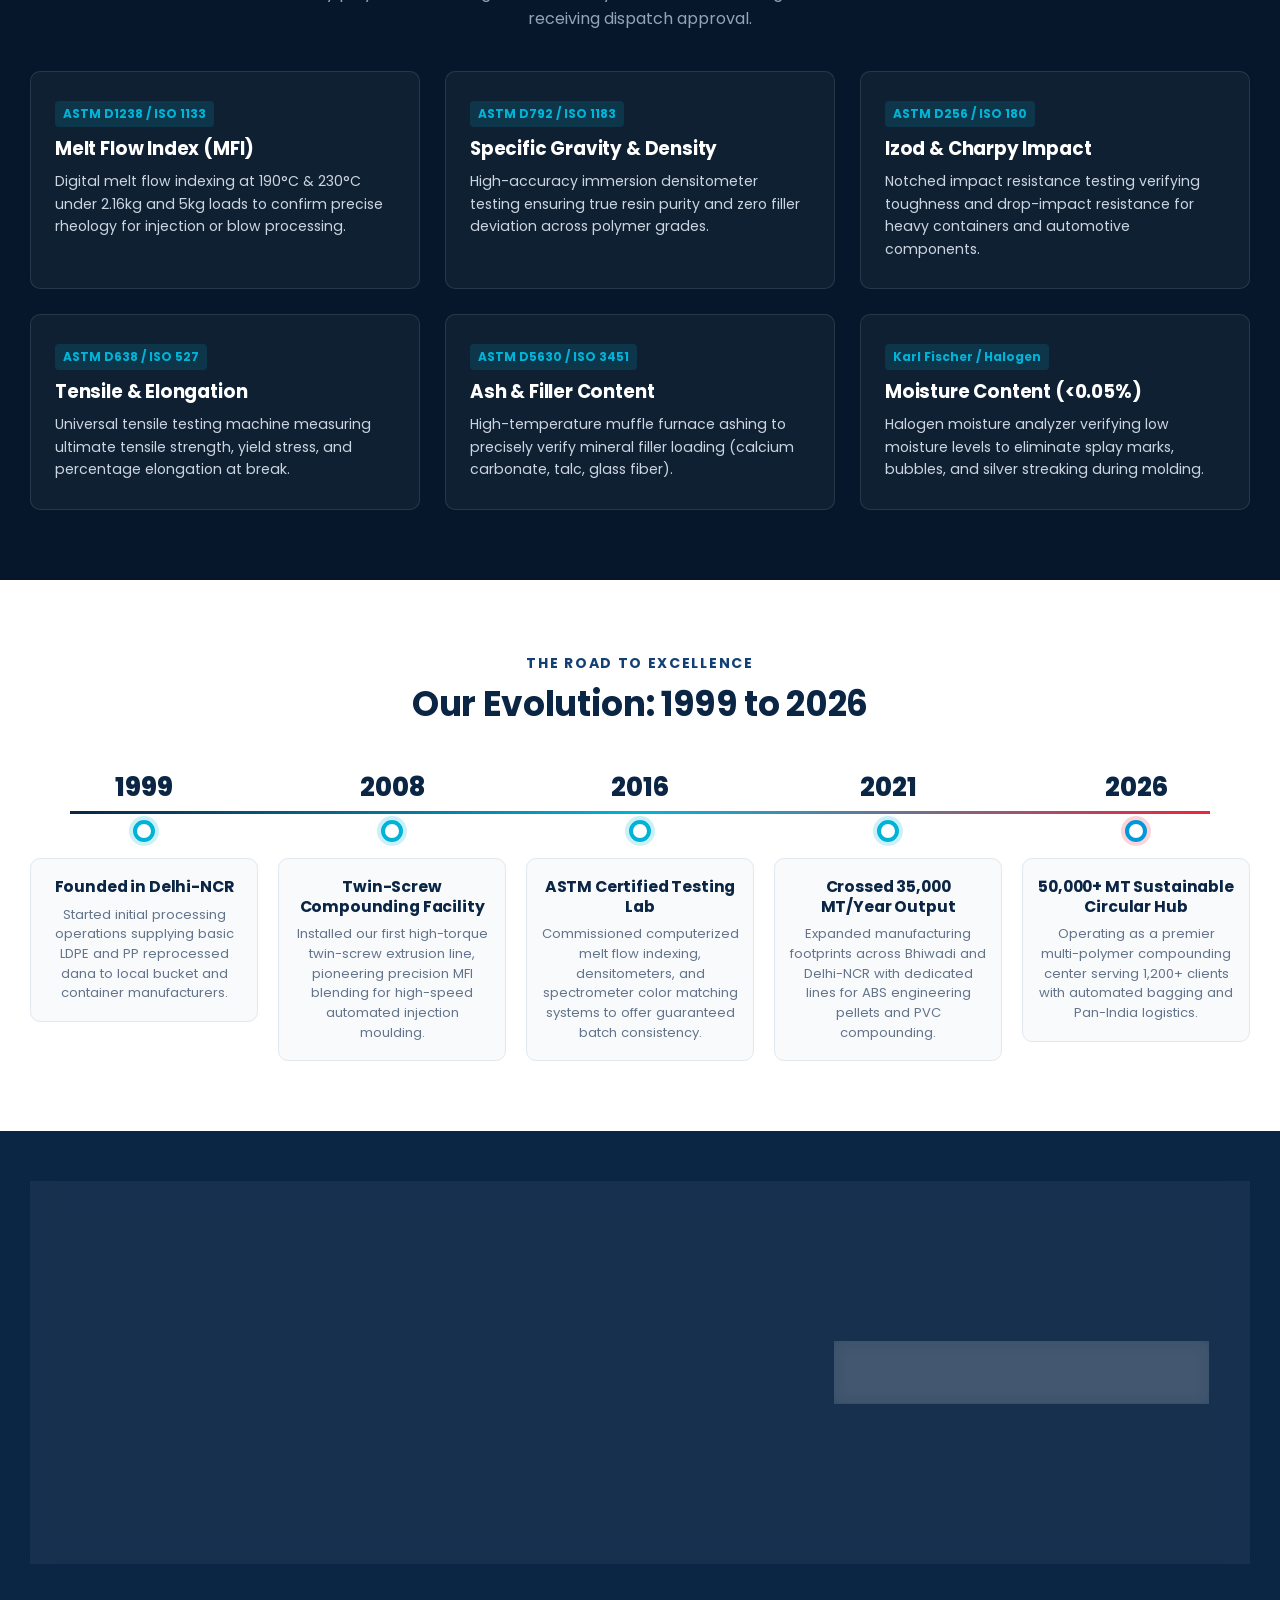
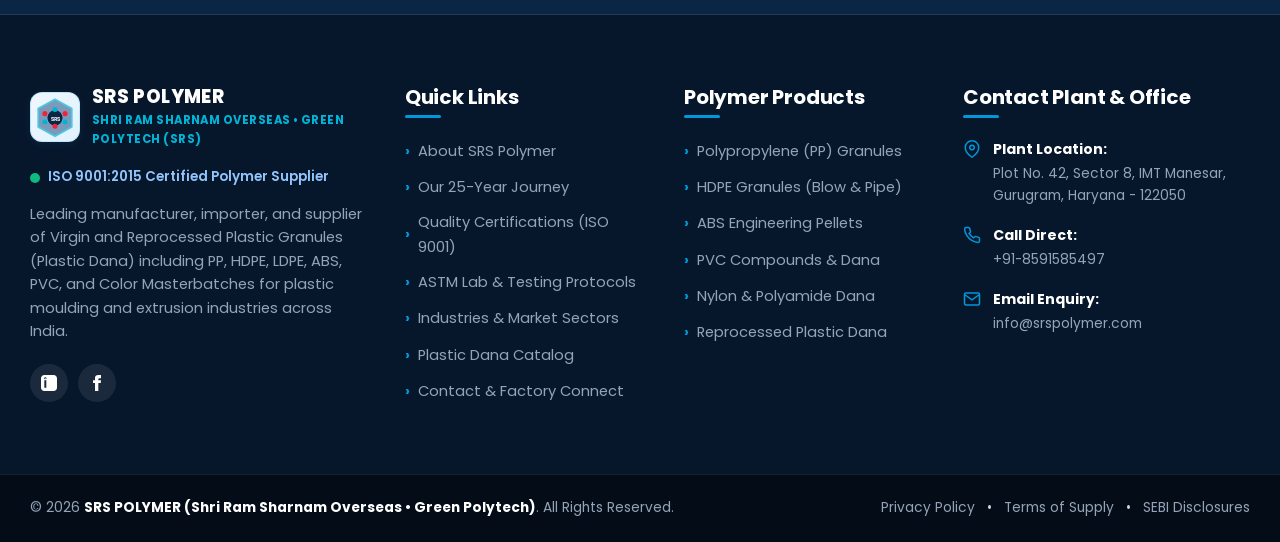
==== commit 86fde6e0: "fix: remove duplicate CTA banner, ensure full footer visibility across pages, and elevate navbar" ====
--- a/about.html
+++ b/about.html
@@ -822,32 +822,7 @@
         </div>
     </section>
 
-    <!-- ========================================================================= -->
-    <!-- 8. ABOUT PAGE CTA STRIP                                                   -->
-    <!-- ========================================================================= -->
-    <section class="gp-cta-strip">
-        <div class="gp-container">
-            <div class="gp-cta-strip-card">
-                <div class="gp-cta-strip-text">
-                    <span class="gp-tag-pill">SAMPLE BAGS AVAILABLE</span>
-                    <h3>Looking for High-Consistency Plastic Dana for Your Moulding Machines?</h3>
-                    <p>Test our PP, HDPE, ABS, and PVC granules on your own production floor. We provide 25kg sample bags and comprehensive lab test reports.</p>
-                </div>
-                <div class="gp-cta-strip-actions">
-                    <a href="contact.html" class="gp-btn gp-btn-light gp-btn-lg">
-                        <span>Request Sample / Quote</span>
-                        <svg width="16" height="16" viewBox="0 0 24 24" fill="none" stroke="currentColor" stroke-width="2.5"><line x1="5" y1="12" x2="19" y2="12"></line><polyline points="12 5 19 12 12 19"></polyline></svg>
-                    </a>
-                    <a href="https://wa.me/918591585497?text=Hello%20SRS%20Polymer,%20I%20would%20like%20to%20know%20more%20about%20your%20plastic%20granules." target="_blank" rel="noopener" class="gp-btn gp-btn-glass gp-btn-lg">
-                        <span>WhatsApp Us Directly</span>
-                    </a>
-                </div>
-            </div>
-        </div>
-    </section>
-
 </main>
-
 
     </div><!-- #content -->
 
--- a/assets/css/main.css
+++ b/assets/css/main.css
@@ -6740,25 +6740,38 @@
 
 .gp-about-facility-img {
     width: 100%;
-    max-height: 320px;
+    height: 480px;
     object-fit: cover;
     display: block;
+    transition: transform 0.4s ease;
+}
+
+.gp-about-main-image-wrap:hover .gp-about-facility-img {
+    transform: scale(1.03);
+}
+
+@media (max-width: 768px) {
+    .gp-about-facility-img {
+        height: 290px;
+    }
 }
 
 .gp-about-stat-overlay {
     position: absolute;
-    bottom: 12px;
-    left: 12px;
-    right: 12px;
-    background: rgba(11, 37, 69, 0.94);
-    backdrop-filter: blur(8px);
-    border: 1px solid rgba(255, 255, 255, 0.15);
-    border-radius: 8px;
-    padding: 8px 14px;
+    bottom: 16px;
+    left: 16px;
+    right: 16px;
+    background: rgba(11, 37, 69, 0.92);
+    backdrop-filter: blur(10px);
+    -webkit-backdrop-filter: blur(10px);
+    border: 1px solid rgba(255, 255, 255, 0.2);
+    border-radius: 10px;
+    padding: 12px 20px;
     display: flex;
     align-items: center;
     justify-content: space-around;
     color: #ffffff;
+    box-shadow: 0 8px 24px rgba(0, 0, 0, 0.25);
 }
 
 .gp-stat-badge-item {
@@ -8008,7 +8021,7 @@
 .gp-clean-header .gp-nav-menu {
     display: flex;
     align-items: center;
-    gap: 1px;
+    gap: 4px;
     list-style: none;
     margin: 0;
     padding: 0;
@@ -8021,14 +8034,15 @@
 .gp-clean-header .gp-nav-menu > li > a {
     display: inline-flex;
     align-items: center;
-    gap: 3px;
-    padding: 6px 9px;
+    gap: 4px;
+    padding: 7px 13px;
     font-family: 'Poppins', sans-serif;
-    font-size: 0.81rem;
-    font-weight: 600;
-    color: #1e293b;
+    font-size: 0.84rem;
+    font-weight: 500;
+    color: #334155;
     text-decoration: none;
-    border-radius: 7px;
+    border-radius: 8px;
+    border: 1px solid transparent;
     white-space: nowrap;
     position: relative;
     transition: all 0.2s cubic-bezier(0.4, 0, 0.2, 1);
@@ -8036,14 +8050,14 @@
 
 /* Animated bottom indicator bar on hover */
 .gp-clean-header .gp-nav-menu > li > a::after {
-    content: '';
+    content: '' !important;
     position: absolute;
     bottom: 3px;
     left: 50%;
     width: 0;
     height: 2.5px;
     background: linear-gradient(90deg, #0097db, #00b4d8);
-    border-radius: 2px;
+    border-radius: 99px;
     transition: all 0.25s cubic-bezier(0.4, 0, 0.2, 1);
     transform: translateX(-50%);
 }
@@ -8054,19 +8068,31 @@
 }
 
 .gp-clean-header .gp-nav-menu > li:hover > a::after {
-    width: 55%;
-}
-
-/* Active Menu Item styling */
+    width: 50%;
+}
+
+/* Active Menu Item styling (Only for current page) */
 .gp-clean-header .gp-nav-menu > li.current-menu-item > a {
     color: #0077b6;
-    background: linear-gradient(135deg, rgba(0, 151, 219, 0.12) 0%, rgba(0, 151, 219, 0.04) 100%);
-    border: 1px solid rgba(0, 151, 219, 0.22);
+    font-weight: 600;
+    background: rgba(0, 151, 219, 0.08);
+    border: 1px solid rgba(0, 151, 219, 0.18);
     box-shadow: 0 2px 8px rgba(0, 151, 219, 0.08);
 }
 
 .gp-clean-header .gp-nav-menu > li.current-menu-item > a::after {
     width: 50%;
+}
+
+.gp-nav-chevron {
+    display: inline-block;
+    color: #94a3b8;
+    transition: transform 0.25s cubic-bezier(0.4, 0, 0.2, 1), color 0.2s ease;
+}
+
+.gp-clean-header .gp-nav-menu > li:hover .gp-nav-chevron {
+    transform: rotate(180deg);
+    color: #0084c7;
 }
 
 .gp-dropdown-arrow {
--- a/style.css
+++ b/style.css
@@ -169,6 +169,24 @@
     color: #0f172a !important;
 }
 
+/* Compounding Facility Visual */
+.gp-about-facility-img {
+    width: 100% !important;
+    height: 480px !important;
+    object-fit: cover !important;
+    display: block !important;
+    border-radius: 12px !important;
+    transition: transform 0.4s ease !important;
+}
+.gp-about-main-image-wrap:hover .gp-about-facility-img {
+    transform: scale(1.03) !important;
+}
+@media (max-width: 768px) {
+    .gp-about-facility-img {
+        height: 290px !important;
+    }
+}
+
 .gp-form-group input:focus,
 .gp-form-group select:focus,
 .gp-form-group textarea:focus,
@@ -352,3 +370,66 @@
     border-color: #0097db !important;
     transform: none !important;
 }
+
+/* ==========================================================================
+   Clean Header Navigation Links & Micro-Interactions
+   ========================================================================== */
+.gp-clean-header .gp-nav-menu {
+    gap: 4px !important;
+}
+
+.gp-clean-header .gp-nav-menu > li > a {
+    gap: 4px !important;
+    padding: 7px 13px !important;
+    font-size: 0.84rem !important;
+    font-weight: 500 !important;
+    color: #334155 !important;
+    border-radius: 8px !important;
+    border: 1px solid transparent !important;
+}
+
+.gp-clean-header .gp-nav-menu > li > a::after {
+    content: '' !important;
+    position: absolute !important;
+    bottom: 3px !important;
+    left: 50% !important;
+    width: 0 !important;
+    height: 2.5px !important;
+    background: linear-gradient(90deg, #0097db, #00b4d8) !important;
+    border-radius: 99px !important;
+    transition: all 0.25s cubic-bezier(0.4, 0, 0.2, 1) !important;
+    transform: translateX(-50%) !important;
+}
+
+.gp-clean-header .gp-nav-menu > li:hover > a {
+    color: #0084c7 !important;
+    background: rgba(0, 151, 219, 0.06) !important;
+}
+
+.gp-clean-header .gp-nav-menu > li:hover > a::after {
+    width: 50% !important;
+}
+
+.gp-clean-header .gp-nav-menu > li.current-menu-item > a {
+    color: #0077b6 !important;
+    font-weight: 600 !important;
+    background: rgba(0, 151, 219, 0.08) !important;
+    border: 1px solid rgba(0, 151, 219, 0.18) !important;
+    box-shadow: 0 2px 8px rgba(0, 151, 219, 0.08) !important;
+}
+
+.gp-clean-header .gp-nav-menu > li.current-menu-item > a::after {
+    width: 50% !important;
+}
+
+.gp-nav-chevron {
+    display: inline-block !important;
+    color: #94a3b8 !important;
+    transition: transform 0.25s cubic-bezier(0.4, 0, 0.2, 1), color 0.2s ease !important;
+}
+
+.gp-clean-header .gp-nav-menu > li:hover .gp-nav-chevron {
+    transform: rotate(180deg) !important;
+    color: #0084c7 !important;
+}
+
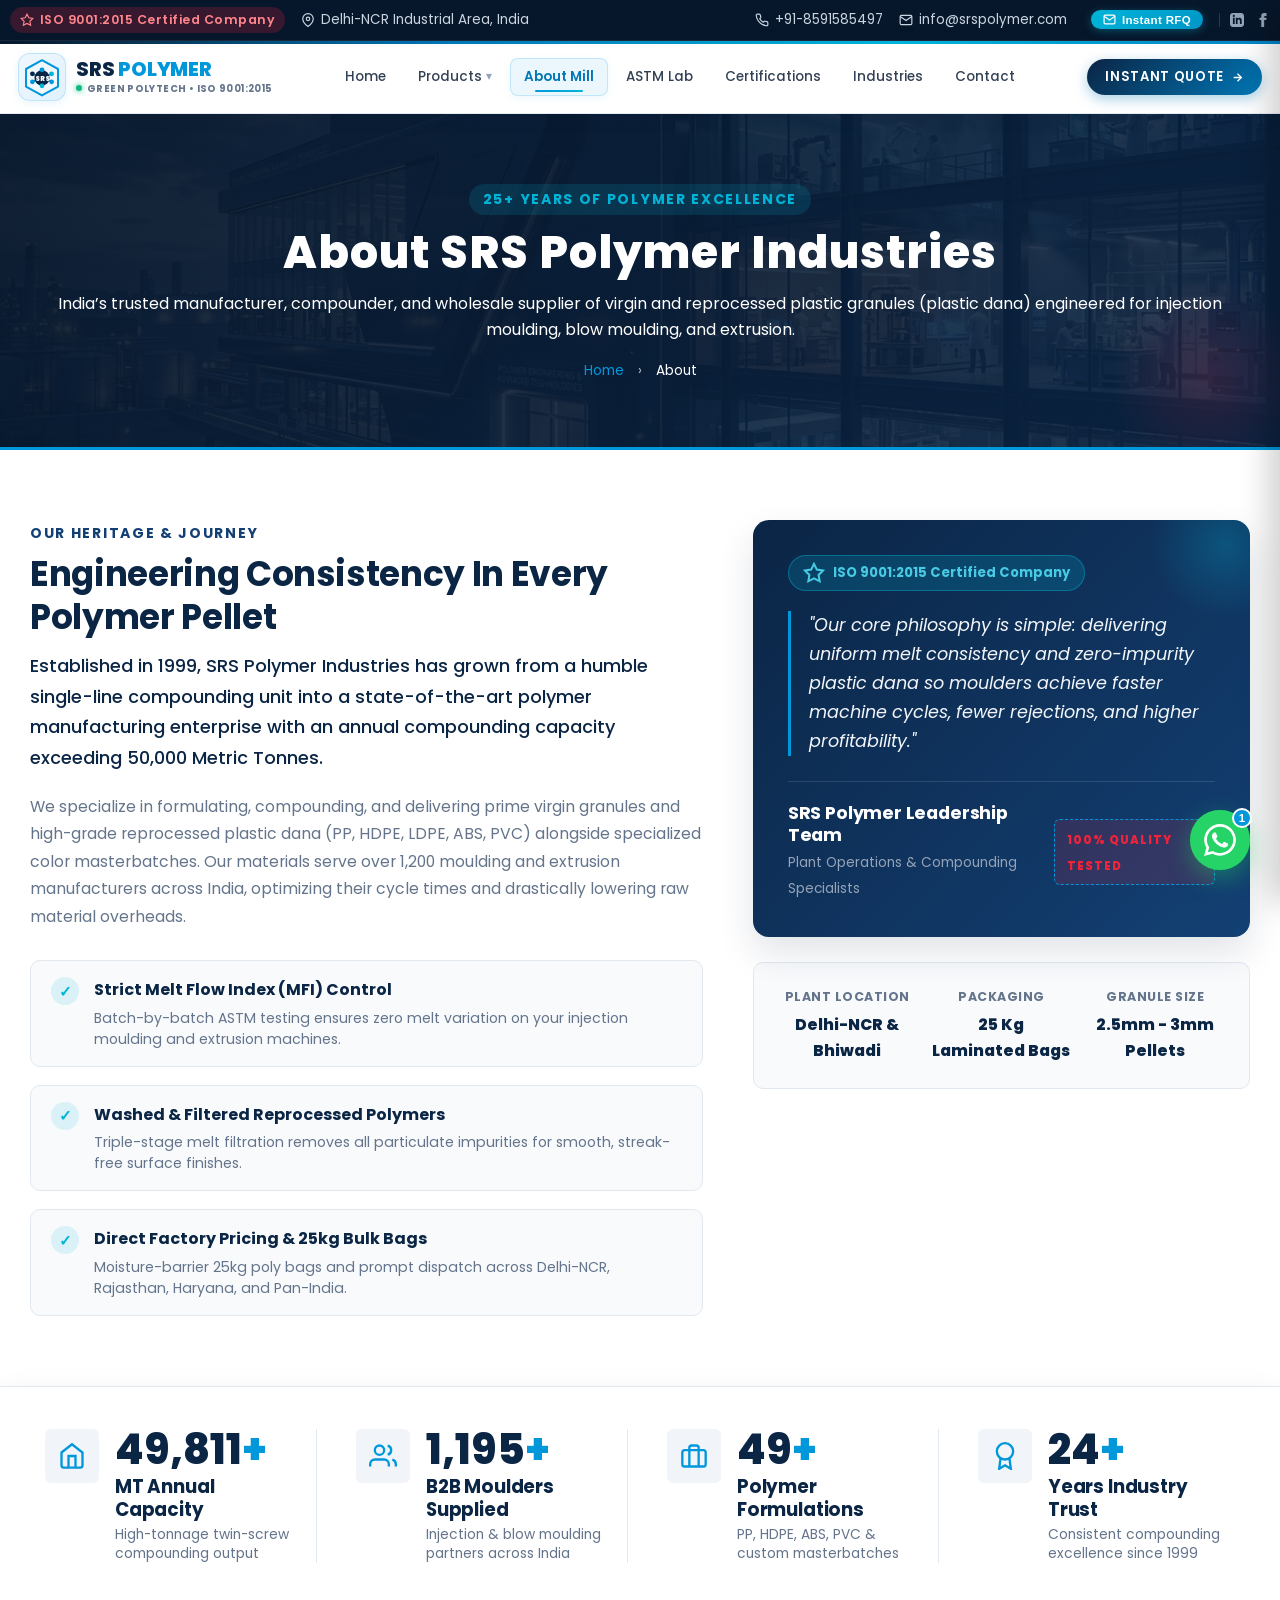
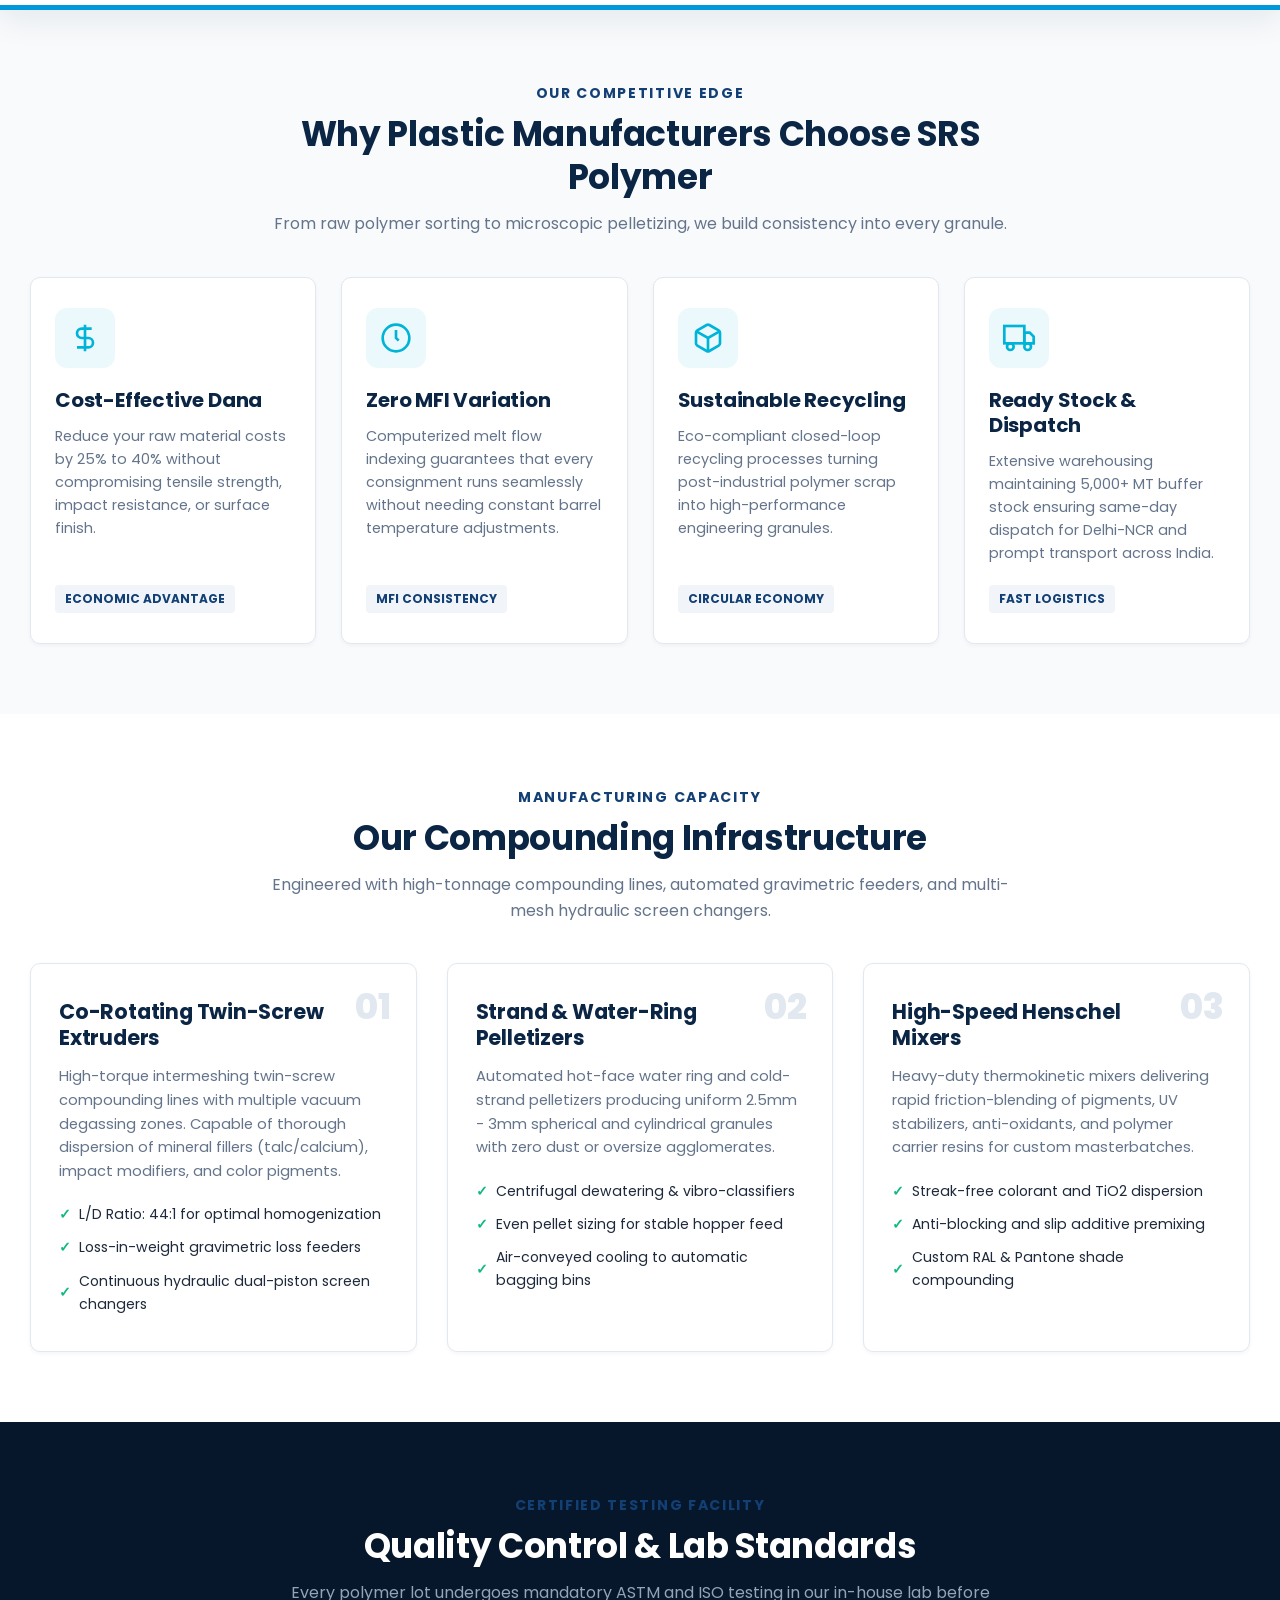
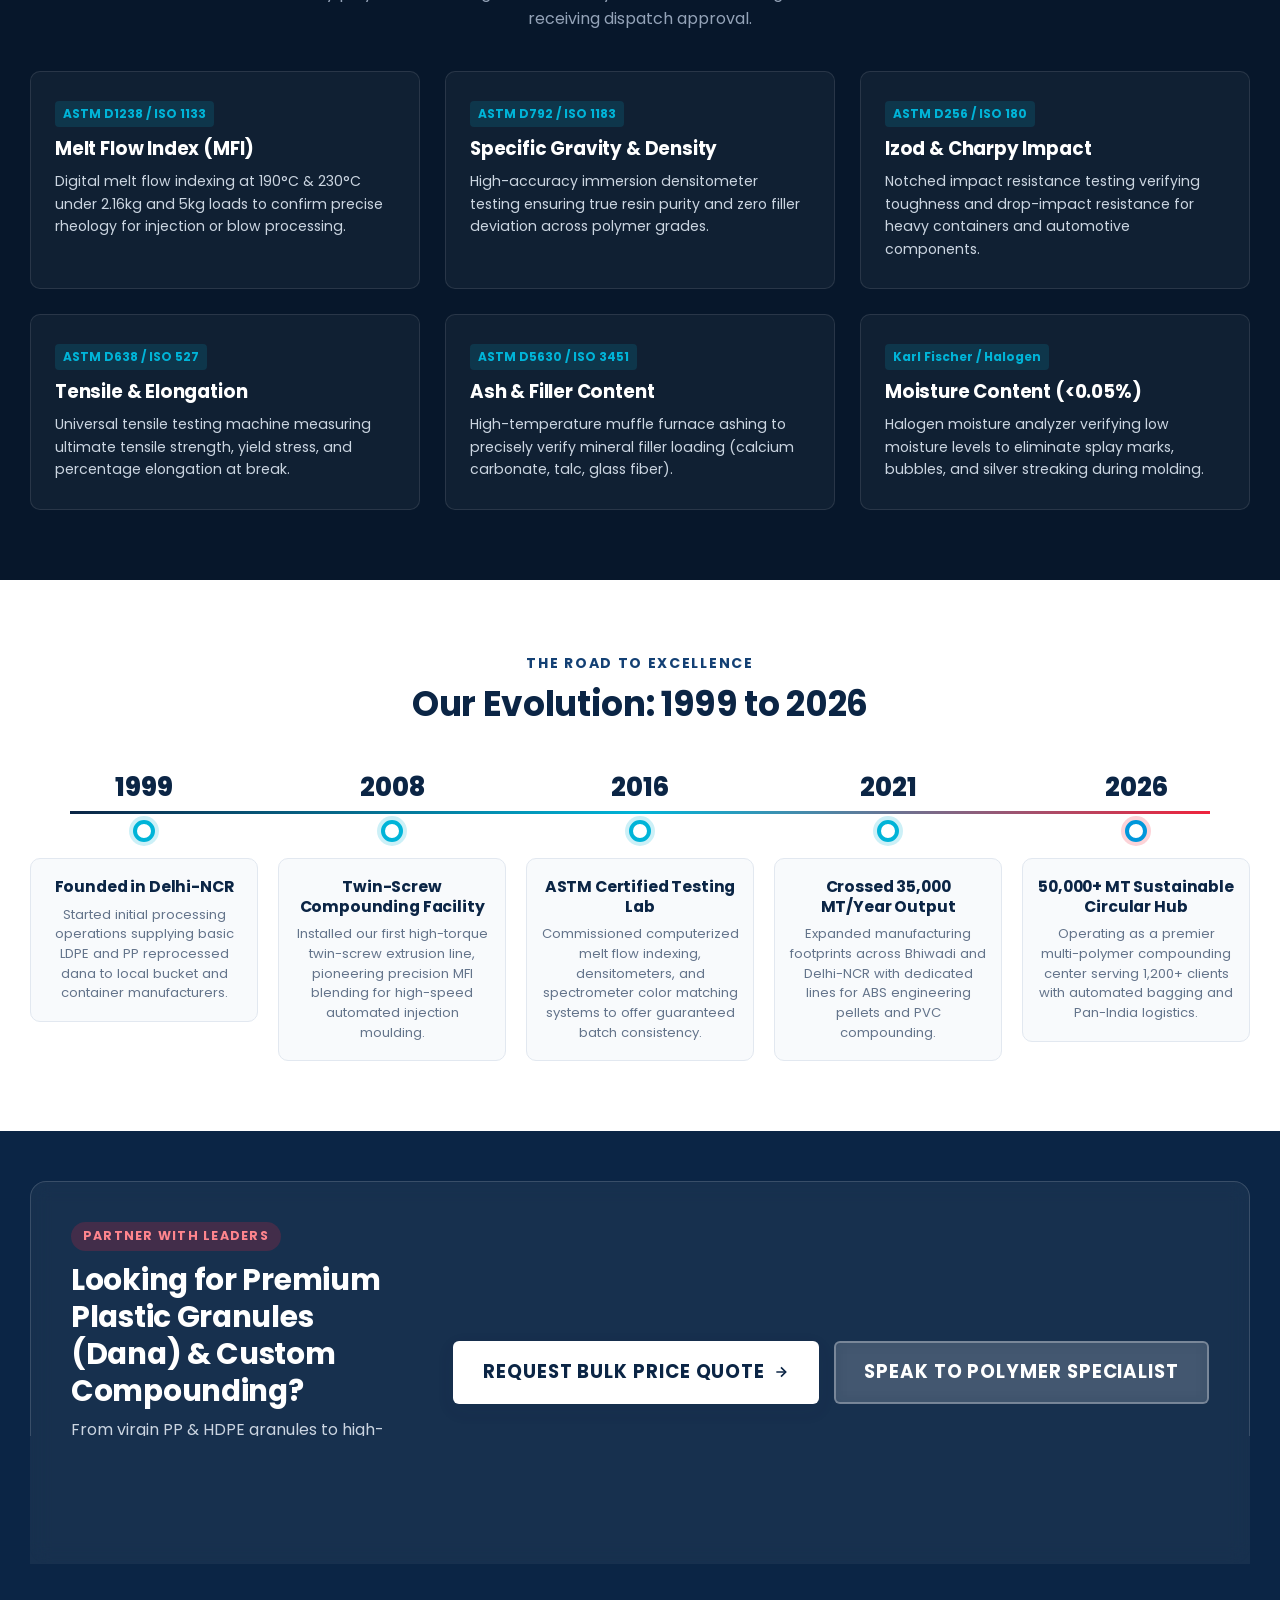
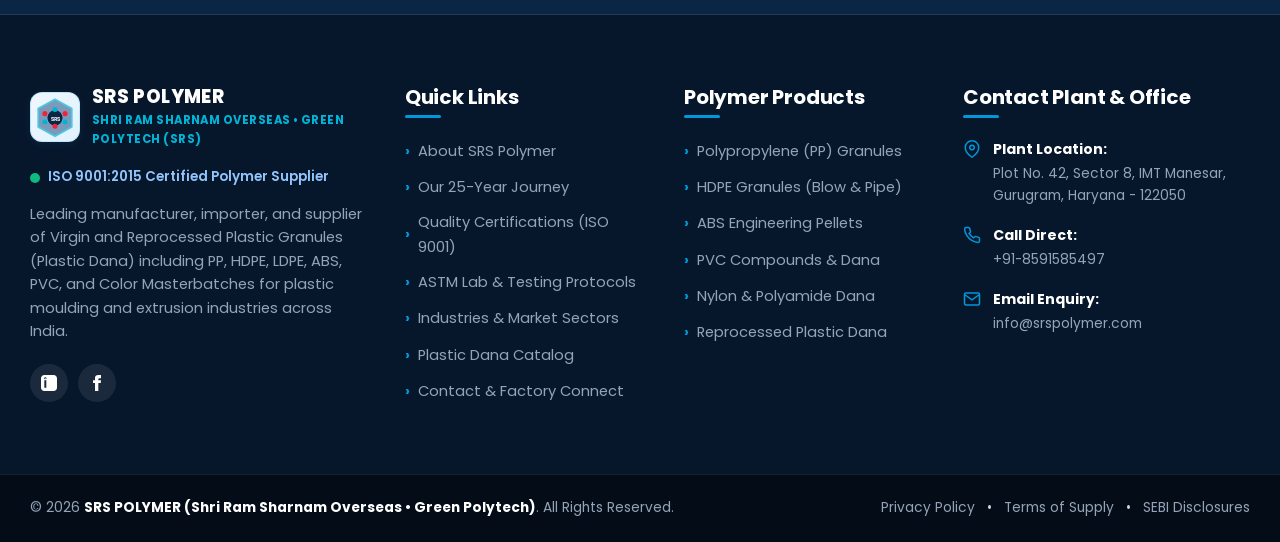
==== commit 55a93852: "feat: enable full Elementor page builder & Elementor Pro theme builder support across all templates" ====
--- a/about.html
+++ b/about.html
@@ -118,8 +118,8 @@
         .gp-nav-menu > li.menu-item-has-children {
             position: relative;
         }
-        .gp-clean-header .sub-menu.gp-products-mega-menu,
-        .gp-nav-menu .sub-menu.gp-products-mega-menu {
+        .gp-clean-header .main-navigation .sub-menu.gp-products-mega-menu,
+        #site-navigation .sub-menu.gp-products-mega-menu {
             position: absolute !important;
             top: 100% !important;
             left: -40px !important;
@@ -137,8 +137,8 @@
             z-index: 9999 !important;
             pointer-events: none;
         }
-        .gp-nav-menu li.menu-item-has-children:hover > .sub-menu.gp-products-mega-menu,
-        .gp-clean-header .gp-nav-menu li:hover > .sub-menu.gp-products-mega-menu {
+        #site-navigation li.menu-item-has-children:hover > .sub-menu.gp-products-mega-menu,
+        .gp-clean-header .main-navigation li:hover > .sub-menu.gp-products-mega-menu {
             opacity: 1 !important;
             visibility: visible !important;
             transform: translateY(0) !important;
--- a/assets/css/main.css
+++ b/assets/css/main.css
@@ -9380,7 +9380,7 @@
 /* ==========================================================================
    Mega Dropdown for Products Menu (All 13 Grades)
    ========================================================================== */
-.gp-clean-header .sub-menu.gp-products-mega-menu {
+.gp-clean-header .main-navigation .sub-menu.gp-products-mega-menu {
     width: 630px !important;
     max-width: 95vw !important;
     padding: 16px 20px 14px !important;
@@ -9393,7 +9393,7 @@
 }
 
 @media (max-width: 1200px) {
-    .gp-clean-header .sub-menu.gp-products-mega-menu {
+    .gp-clean-header .main-navigation .sub-menu.gp-products-mega-menu {
         left: -120px !important;
     }
 }
@@ -9498,3 +9498,350 @@
     border-color: #0097db !important;
     transform: none !important;
 }
+
+/* ==========================================================================
+   Comprehensive Mobile Responsiveness (Smartphones <= 768px & Small Mobile <= 480px)
+   ========================================================================== */
+
+/* Prevent any accidental horizontal scrolling */
+html, body, .site-wrapper {
+    overflow-x: hidden !important;
+    max-width: 100vw !important;
+}
+
+@media (max-width: 768px) {
+    /* 1. Topbar on Mobile */
+    .gp-topbar {
+        padding: 4px 0 !important;
+        font-size: 0.72rem !important;
+    }
+    .gp-topbar-inner {
+        justify-content: center !important;
+        min-height: 28px !important;
+        gap: 8px !important;
+        flex-wrap: nowrap !important;
+    }
+    .gp-topbar-left {
+        width: 100% !important;
+        justify-content: center !important;
+        gap: 8px !important;
+    }
+    .gp-topbar-left .gp-topbar-item:not(.gp-badge-iso) {
+        display: none !important;
+    }
+    .gp-topbar-right {
+        display: none !important;
+    }
+
+    /* 2. Main Header & Logo on Mobile */
+    .gp-clean-header .gp-header-inner {
+        height: 60px !important;
+        padding-left: 12px !important;
+        padding-right: 12px !important;
+        gap: 8px !important;
+    }
+    .site-branding {
+        max-width: calc(100% - 50px) !important;
+    }
+    .site-branding .gp-logo-link {
+        gap: 8px !important;
+    }
+    .gp-logo-mark svg {
+        width: 32px !important;
+        height: 32px !important;
+    }
+    .gp-brand-name {
+        font-size: 1.02rem !important;
+        line-height: 1.1 !important;
+    }
+    .gp-brand-sub {
+        font-size: 0.50rem !important;
+        letter-spacing: 0.02em !important;
+    }
+    /* Hide the bulky Instant Quote button from mobile header bar so logo is never covered */
+    .gp-clean-header .gp-btn-header-rfq {
+        display: none !important;
+    }
+    .gp-header-phone-quick {
+        display: none !important;
+    }
+    .gp-menu-toggle {
+        display: flex !important;
+        width: 38px !important;
+        height: 38px !important;
+        padding: 6px !important;
+        background: #f1f5f9 !important;
+        border-radius: 8px !important;
+        align-items: center !important;
+        justify-content: center !important;
+        margin-left: auto !important;
+        flex-shrink: 0 !important;
+    }
+    .gp-clean-header .main-navigation {
+        display: none !important;
+    }
+
+    /* 3. Hero Section on Mobile */
+    .gp-hero-slider-section {
+        height: auto !important;
+        min-height: 480px !important;
+        padding: 24px 0 44px !important;
+    }
+    .gp-hero-slider-section .gp-hero-slide {
+        position: relative !important;
+        opacity: 1 !important;
+        visibility: visible !important;
+        padding: 18px 0 36px !important;
+    }
+    .gp-hero-slider-section .gp-hero-slide:not(.gp-slide-active) {
+        display: none !important;
+    }
+    .gp-hero-title {
+        font-size: 1.65rem !important;
+        line-height: 1.25 !important;
+        margin-top: 8px !important;
+        margin-bottom: 12px !important;
+    }
+    .gp-hero-desc {
+        font-size: 0.88rem !important;
+        line-height: 1.5 !important;
+        margin-bottom: 20px !important;
+    }
+    .gp-hero-tags-bar {
+        display: flex !important;
+        flex-direction: column !important;
+        align-items: flex-start !important;
+        gap: 8px !important;
+        margin-bottom: 20px !important;
+    }
+    .gp-hero-ctas-unified {
+        display: flex !important;
+        flex-direction: column !important;
+        width: 100% !important;
+        gap: 10px !important;
+    }
+    .gp-hero-ctas-unified .gp-btn {
+        width: 100% !important;
+        justify-content: center !important;
+        text-align: center !important;
+        padding: 12px 18px !important;
+        font-size: 0.88rem !important;
+    }
+    .gp-hero-nav-btn {
+        display: none !important;
+    }
+
+    /* 4. Products Category Tabs & Grid on Mobile */
+    .gp-cat-filter-tabs {
+        overflow-x: auto !important;
+        white-space: nowrap !important;
+        -webkit-overflow-scrolling: touch !important;
+        padding-bottom: 8px !important;
+        justify-content: flex-start !important;
+        gap: 6px !important;
+    }
+    .gp-cat-btn, .gp-filter-btn {
+        padding: 6px 14px !important;
+        font-size: 0.78rem !important;
+        flex-shrink: 0 !important;
+    }
+    .gp-plastin-products-grid {
+        grid-template-columns: 1fr !important;
+        gap: 16px !important;
+    }
+
+    /* 5. Compounding Facility & Story Section on Mobile */
+    .gp-plastin-about-grid {
+        grid-template-columns: 1fr !important;
+        gap: 28px !important;
+    }
+    .gp-about-facility-img {
+        height: 260px !important;
+        object-fit: cover !important;
+    }
+    .gp-about-stat-overlay {
+        position: relative !important;
+        bottom: auto !important;
+        left: auto !important;
+        right: auto !important;
+        margin-top: 10px !important;
+        padding: 10px 14px !important;
+        flex-wrap: wrap !important;
+        gap: 10px !important;
+    }
+
+    /* 6. Pre-Footer CTA Strip on Mobile */
+    .gp-cta-strip {
+        padding: 36px 0 !important;
+    }
+    .gp-cta-strip-card {
+        flex-direction: column !important;
+        text-align: center !important;
+        padding: 24px 18px !important;
+        gap: 18px !important;
+    }
+    .gp-cta-strip-actions {
+        flex-direction: column !important;
+        width: 100% !important;
+        gap: 10px !important;
+    }
+    .gp-cta-strip-actions .gp-btn {
+        width: 100% !important;
+        justify-content: center !important;
+    }
+
+    /* 7. Footer Layout on Mobile */
+    .gp-footer {
+        padding-top: 40px !important;
+    }
+    .gp-footer-grid {
+        grid-template-columns: 1fr !important;
+        gap: 28px !important;
+    }
+    .gp-footer-bottom-inner {
+        flex-direction: column !important;
+        text-align: center !important;
+        gap: 10px !important;
+    }
+    .gp-footer-bottom-links {
+        justify-content: center !important;
+        flex-wrap: wrap !important;
+        gap: 8px !important;
+    }
+
+    /* 8. Floating Buttons - Zero Overlap on Mobile */
+    .gp-whatsapp-widget, #gp-whatsapp-widget {
+        bottom: 16px !important;
+        right: 16px !important;
+    }
+    .gp-wa-trigger {
+        width: 50px !important;
+        height: 50px !important;
+    }
+    .gp-wa-trigger svg {
+        width: 28px !important;
+        height: 28px !important;
+    }
+    /* Position back-to-top cleanly above the WhatsApp badge */
+    .gp-back-to-top, #gp-back-to-top {
+        bottom: 78px !important;
+        right: 18px !important;
+        width: 38px !important;
+        height: 38px !important;
+        z-index: 9999 !important;
+    }
+
+    /* 9. Mobile Drawer Vertical Menu Perfection & High Z-Index */
+    .gp-mobile-drawer {
+        z-index: 100005 !important;
+        width: 310px !important;
+        max-width: 86vw !important;
+    }
+    .gp-drawer-backdrop {
+        z-index: 100004 !important;
+    }
+    .gp-drawer-content .gp-nav-menu {
+        display: flex !important;
+        flex-direction: column !important;
+        gap: 8px !important;
+        width: 100% !important;
+        padding: 0 !important;
+        margin: 0 !important;
+        list-style: none !important;
+    }
+    .gp-drawer-content .gp-nav-menu > li {
+        width: 100% !important;
+    }
+    .gp-drawer-content .gp-nav-menu > li > a {
+        display: flex !important;
+        align-items: center !important;
+        justify-content: space-between !important;
+        width: 100% !important;
+        padding: 12px 16px !important;
+        font-family: 'Poppins', sans-serif !important;
+        font-size: 0.96rem !important;
+        font-weight: 600 !important;
+        color: #0b2545 !important;
+        background: #f8fafc !important;
+        border: 1px solid #e2e8f0 !important;
+        border-radius: 10px !important;
+        text-decoration: none !important;
+        box-sizing: border-box !important;
+    }
+    .gp-drawer-content .gp-nav-menu > li > a::after {
+        display: none !important;
+    }
+    .gp-drawer-content .gp-nav-menu > li.current-menu-item > a {
+        background: #e0f2fe !important;
+        color: #0077b6 !important;
+        border-color: #0097db !important;
+    }
+    .gp-drawer-content .sub-menu {
+        position: static !important;
+        opacity: 1 !important;
+        visibility: visible !important;
+        box-shadow: none !important;
+        border: none !important;
+        background: #f1f5f9 !important;
+        border-radius: 10px !important;
+        padding: 10px 14px !important;
+        margin-top: 6px !important;
+        transform: none !important;
+        width: 100% !important;
+        display: none !important;
+    }
+    .gp-drawer-content .sub-menu.gp-drawer-sub-open,
+    .gp-drawer-content .sub-menu.is-open {
+        display: block !important;
+    }
+    .gp-drawer-content .gp-mega-cols-grid {
+        grid-template-columns: 1fr !important;
+        gap: 12px !important;
+    }
+    .gp-drawer-content .gp-mega-col-list {
+        padding: 0 !important;
+        margin: 0 !important;
+        list-style: none !important;
+    }
+    .gp-drawer-content .gp-mega-col-list li a {
+        padding: 7px 10px !important;
+        font-size: 0.84rem !important;
+        color: #334155 !important;
+        border-radius: 6px !important;
+        display: flex !important;
+        align-items: center !important;
+        gap: 8px !important;
+    }
+    .gp-drawer-content .gp-mega-footer-bar a {
+        padding: 8px 12px !important;
+        font-size: 0.82rem !important;
+    }
+}
+
+/* ==========================================================================
+   Elementor Page Builder Compatibility
+   ========================================================================== */
+.gp-elementor-content-wrapper,
+.gp-elementor-fullwidth-wrapper {
+    width: 100% !important;
+    max-width: 100% !important;
+    padding: 0 !important;
+    margin: 0 !important;
+    box-sizing: border-box !important;
+}
+
+body.elementor-page #primary,
+body.elementor-page .site-main,
+body.elementor-editor-active #primary,
+body.elementor-editor-active .site-main {
+    width: 100% !important;
+    max-width: 100% !important;
+    padding: 0 !important;
+    margin: 0 !important;
+}
+
+.elementor-section.elementor-section-stretched {
+    max-width: 100% !important;
+}
+
+
--- a/style.css
+++ b/style.css
@@ -252,7 +252,7 @@
 /* ==========================================================================
    Mega Dropdown for Products Menu (All 13 Grades)
    ========================================================================== */
-.gp-clean-header .sub-menu.gp-products-mega-menu {
+.gp-clean-header .main-navigation .sub-menu.gp-products-mega-menu {
     width: 630px !important;
     max-width: 95vw !important;
     padding: 16px 20px 14px !important;
@@ -265,7 +265,7 @@
 }
 
 @media (max-width: 1200px) {
-    .gp-clean-header .sub-menu.gp-products-mega-menu {
+    .gp-clean-header .main-navigation .sub-menu.gp-products-mega-menu {
         left: -120px !important;
     }
 }
@@ -433,3 +433,350 @@
     color: #0084c7 !important;
 }
 
+/* ==========================================================================
+   Comprehensive Mobile Responsiveness (Smartphones <= 768px & Small Mobile <= 480px)
+   ========================================================================== */
+
+/* Prevent any accidental horizontal scrolling */
+html, body, .site-wrapper {
+    overflow-x: hidden !important;
+    max-width: 100vw !important;
+}
+
+@media (max-width: 768px) {
+    /* 1. Topbar on Mobile */
+    .gp-topbar {
+        padding: 4px 0 !important;
+        font-size: 0.72rem !important;
+    }
+    .gp-topbar-inner {
+        justify-content: center !important;
+        min-height: 28px !important;
+        gap: 8px !important;
+        flex-wrap: nowrap !important;
+    }
+    .gp-topbar-left {
+        width: 100% !important;
+        justify-content: center !important;
+        gap: 8px !important;
+    }
+    .gp-topbar-left .gp-topbar-item:not(.gp-badge-iso) {
+        display: none !important;
+    }
+    .gp-topbar-right {
+        display: none !important;
+    }
+
+    /* 2. Main Header & Logo on Mobile */
+    .gp-clean-header .gp-header-inner {
+        height: 60px !important;
+        padding-left: 12px !important;
+        padding-right: 12px !important;
+        gap: 8px !important;
+    }
+    .site-branding {
+        max-width: calc(100% - 50px) !important;
+    }
+    .site-branding .gp-logo-link {
+        gap: 8px !important;
+    }
+    .gp-logo-mark svg {
+        width: 32px !important;
+        height: 32px !important;
+    }
+    .gp-brand-name {
+        font-size: 1.02rem !important;
+        line-height: 1.1 !important;
+    }
+    .gp-brand-sub {
+        font-size: 0.50rem !important;
+        letter-spacing: 0.02em !important;
+    }
+    /* Hide the bulky Instant Quote button from mobile header bar so logo is never covered */
+    .gp-clean-header .gp-btn-header-rfq {
+        display: none !important;
+    }
+    .gp-header-phone-quick {
+        display: none !important;
+    }
+    .gp-menu-toggle {
+        display: flex !important;
+        width: 38px !important;
+        height: 38px !important;
+        padding: 6px !important;
+        background: #f1f5f9 !important;
+        border-radius: 8px !important;
+        align-items: center !important;
+        justify-content: center !important;
+        margin-left: auto !important;
+        flex-shrink: 0 !important;
+    }
+    .gp-clean-header .main-navigation {
+        display: none !important;
+    }
+
+    /* 3. Hero Section on Mobile */
+    .gp-hero-slider-section {
+        height: auto !important;
+        min-height: 480px !important;
+        padding: 24px 0 44px !important;
+    }
+    .gp-hero-slider-section .gp-hero-slide {
+        position: relative !important;
+        opacity: 1 !important;
+        visibility: visible !important;
+        padding: 18px 0 36px !important;
+    }
+    .gp-hero-slider-section .gp-hero-slide:not(.gp-slide-active) {
+        display: none !important;
+    }
+    .gp-hero-title {
+        font-size: 1.65rem !important;
+        line-height: 1.25 !important;
+        margin-top: 8px !important;
+        margin-bottom: 12px !important;
+    }
+    .gp-hero-desc {
+        font-size: 0.88rem !important;
+        line-height: 1.5 !important;
+        margin-bottom: 20px !important;
+    }
+    .gp-hero-tags-bar {
+        display: flex !important;
+        flex-direction: column !important;
+        align-items: flex-start !important;
+        gap: 8px !important;
+        margin-bottom: 20px !important;
+    }
+    .gp-hero-ctas-unified {
+        display: flex !important;
+        flex-direction: column !important;
+        width: 100% !important;
+        gap: 10px !important;
+    }
+    .gp-hero-ctas-unified .gp-btn {
+        width: 100% !important;
+        justify-content: center !important;
+        text-align: center !important;
+        padding: 12px 18px !important;
+        font-size: 0.88rem !important;
+    }
+    .gp-hero-nav-btn {
+        display: none !important;
+    }
+
+    /* 4. Products Category Tabs & Grid on Mobile */
+    .gp-cat-filter-tabs {
+        overflow-x: auto !important;
+        white-space: nowrap !important;
+        -webkit-overflow-scrolling: touch !important;
+        padding-bottom: 8px !important;
+        justify-content: flex-start !important;
+        gap: 6px !important;
+    }
+    .gp-cat-btn, .gp-filter-btn {
+        padding: 6px 14px !important;
+        font-size: 0.78rem !important;
+        flex-shrink: 0 !important;
+    }
+    .gp-plastin-products-grid {
+        grid-template-columns: 1fr !important;
+        gap: 16px !important;
+    }
+
+    /* 5. Compounding Facility & Story Section on Mobile */
+    .gp-plastin-about-grid {
+        grid-template-columns: 1fr !important;
+        gap: 28px !important;
+    }
+    .gp-about-facility-img {
+        height: 260px !important;
+        object-fit: cover !important;
+    }
+    .gp-about-stat-overlay {
+        position: relative !important;
+        bottom: auto !important;
+        left: auto !important;
+        right: auto !important;
+        margin-top: 10px !important;
+        padding: 10px 14px !important;
+        flex-wrap: wrap !important;
+        gap: 10px !important;
+    }
+
+    /* 6. Pre-Footer CTA Strip on Mobile */
+    .gp-cta-strip {
+        padding: 36px 0 !important;
+    }
+    .gp-cta-strip-card {
+        flex-direction: column !important;
+        text-align: center !important;
+        padding: 24px 18px !important;
+        gap: 18px !important;
+    }
+    .gp-cta-strip-actions {
+        flex-direction: column !important;
+        width: 100% !important;
+        gap: 10px !important;
+    }
+    .gp-cta-strip-actions .gp-btn {
+        width: 100% !important;
+        justify-content: center !important;
+    }
+
+    /* 7. Footer Layout on Mobile */
+    .gp-footer {
+        padding-top: 40px !important;
+    }
+    .gp-footer-grid {
+        grid-template-columns: 1fr !important;
+        gap: 28px !important;
+    }
+    .gp-footer-bottom-inner {
+        flex-direction: column !important;
+        text-align: center !important;
+        gap: 10px !important;
+    }
+    .gp-footer-bottom-links {
+        justify-content: center !important;
+        flex-wrap: wrap !important;
+        gap: 8px !important;
+    }
+
+    /* 8. Floating Buttons - Zero Overlap on Mobile */
+    .gp-whatsapp-widget, #gp-whatsapp-widget {
+        bottom: 16px !important;
+        right: 16px !important;
+    }
+    .gp-wa-trigger {
+        width: 50px !important;
+        height: 50px !important;
+    }
+    .gp-wa-trigger svg {
+        width: 28px !important;
+        height: 28px !important;
+    }
+    /* Position back-to-top cleanly above the WhatsApp badge */
+    .gp-back-to-top, #gp-back-to-top {
+        bottom: 78px !important;
+        right: 18px !important;
+        width: 38px !important;
+        height: 38px !important;
+        z-index: 9999 !important;
+    }
+
+    /* 9. Mobile Drawer Vertical Menu Perfection & High Z-Index */
+    .gp-mobile-drawer {
+        z-index: 100005 !important;
+        width: 310px !important;
+        max-width: 86vw !important;
+    }
+    .gp-drawer-backdrop {
+        z-index: 100004 !important;
+    }
+    .gp-drawer-content .gp-nav-menu {
+        display: flex !important;
+        flex-direction: column !important;
+        gap: 8px !important;
+        width: 100% !important;
+        padding: 0 !important;
+        margin: 0 !important;
+        list-style: none !important;
+    }
+    .gp-drawer-content .gp-nav-menu > li {
+        width: 100% !important;
+    }
+    .gp-drawer-content .gp-nav-menu > li > a {
+        display: flex !important;
+        align-items: center !important;
+        justify-content: space-between !important;
+        width: 100% !important;
+        padding: 12px 16px !important;
+        font-family: 'Poppins', sans-serif !important;
+        font-size: 0.96rem !important;
+        font-weight: 600 !important;
+        color: #0b2545 !important;
+        background: #f8fafc !important;
+        border: 1px solid #e2e8f0 !important;
+        border-radius: 10px !important;
+        text-decoration: none !important;
+        box-sizing: border-box !important;
+    }
+    .gp-drawer-content .gp-nav-menu > li > a::after {
+        display: none !important;
+    }
+    .gp-drawer-content .gp-nav-menu > li.current-menu-item > a {
+        background: #e0f2fe !important;
+        color: #0077b6 !important;
+        border-color: #0097db !important;
+    }
+    .gp-drawer-content .sub-menu {
+        position: static !important;
+        opacity: 1 !important;
+        visibility: visible !important;
+        box-shadow: none !important;
+        border: none !important;
+        background: #f1f5f9 !important;
+        border-radius: 10px !important;
+        padding: 10px 14px !important;
+        margin-top: 6px !important;
+        transform: none !important;
+        width: 100% !important;
+        display: none !important;
+    }
+    .gp-drawer-content .sub-menu.gp-drawer-sub-open,
+    .gp-drawer-content .sub-menu.is-open {
+        display: block !important;
+    }
+    .gp-drawer-content .gp-mega-cols-grid {
+        grid-template-columns: 1fr !important;
+        gap: 12px !important;
+    }
+    .gp-drawer-content .gp-mega-col-list {
+        padding: 0 !important;
+        margin: 0 !important;
+        list-style: none !important;
+    }
+    .gp-drawer-content .gp-mega-col-list li a {
+        padding: 7px 10px !important;
+        font-size: 0.84rem !important;
+        color: #334155 !important;
+        border-radius: 6px !important;
+        display: flex !important;
+        align-items: center !important;
+        gap: 8px !important;
+    }
+    .gp-drawer-content .gp-mega-footer-bar a {
+        padding: 8px 12px !important;
+        font-size: 0.82rem !important;
+    }
+}
+
+/* ==========================================================================
+   Elementor Page Builder Compatibility
+   ========================================================================== */
+.gp-elementor-content-wrapper,
+.gp-elementor-fullwidth-wrapper {
+    width: 100% !important;
+    max-width: 100% !important;
+    padding: 0 !important;
+    margin: 0 !important;
+    box-sizing: border-box !important;
+}
+
+body.elementor-page #primary,
+body.elementor-page .site-main,
+body.elementor-editor-active #primary,
+body.elementor-editor-active .site-main {
+    width: 100% !important;
+    max-width: 100% !important;
+    padding: 0 !important;
+    margin: 0 !important;
+}
+
+.elementor-section.elementor-section-stretched {
+    max-width: 100% !important;
+}
+
+
+
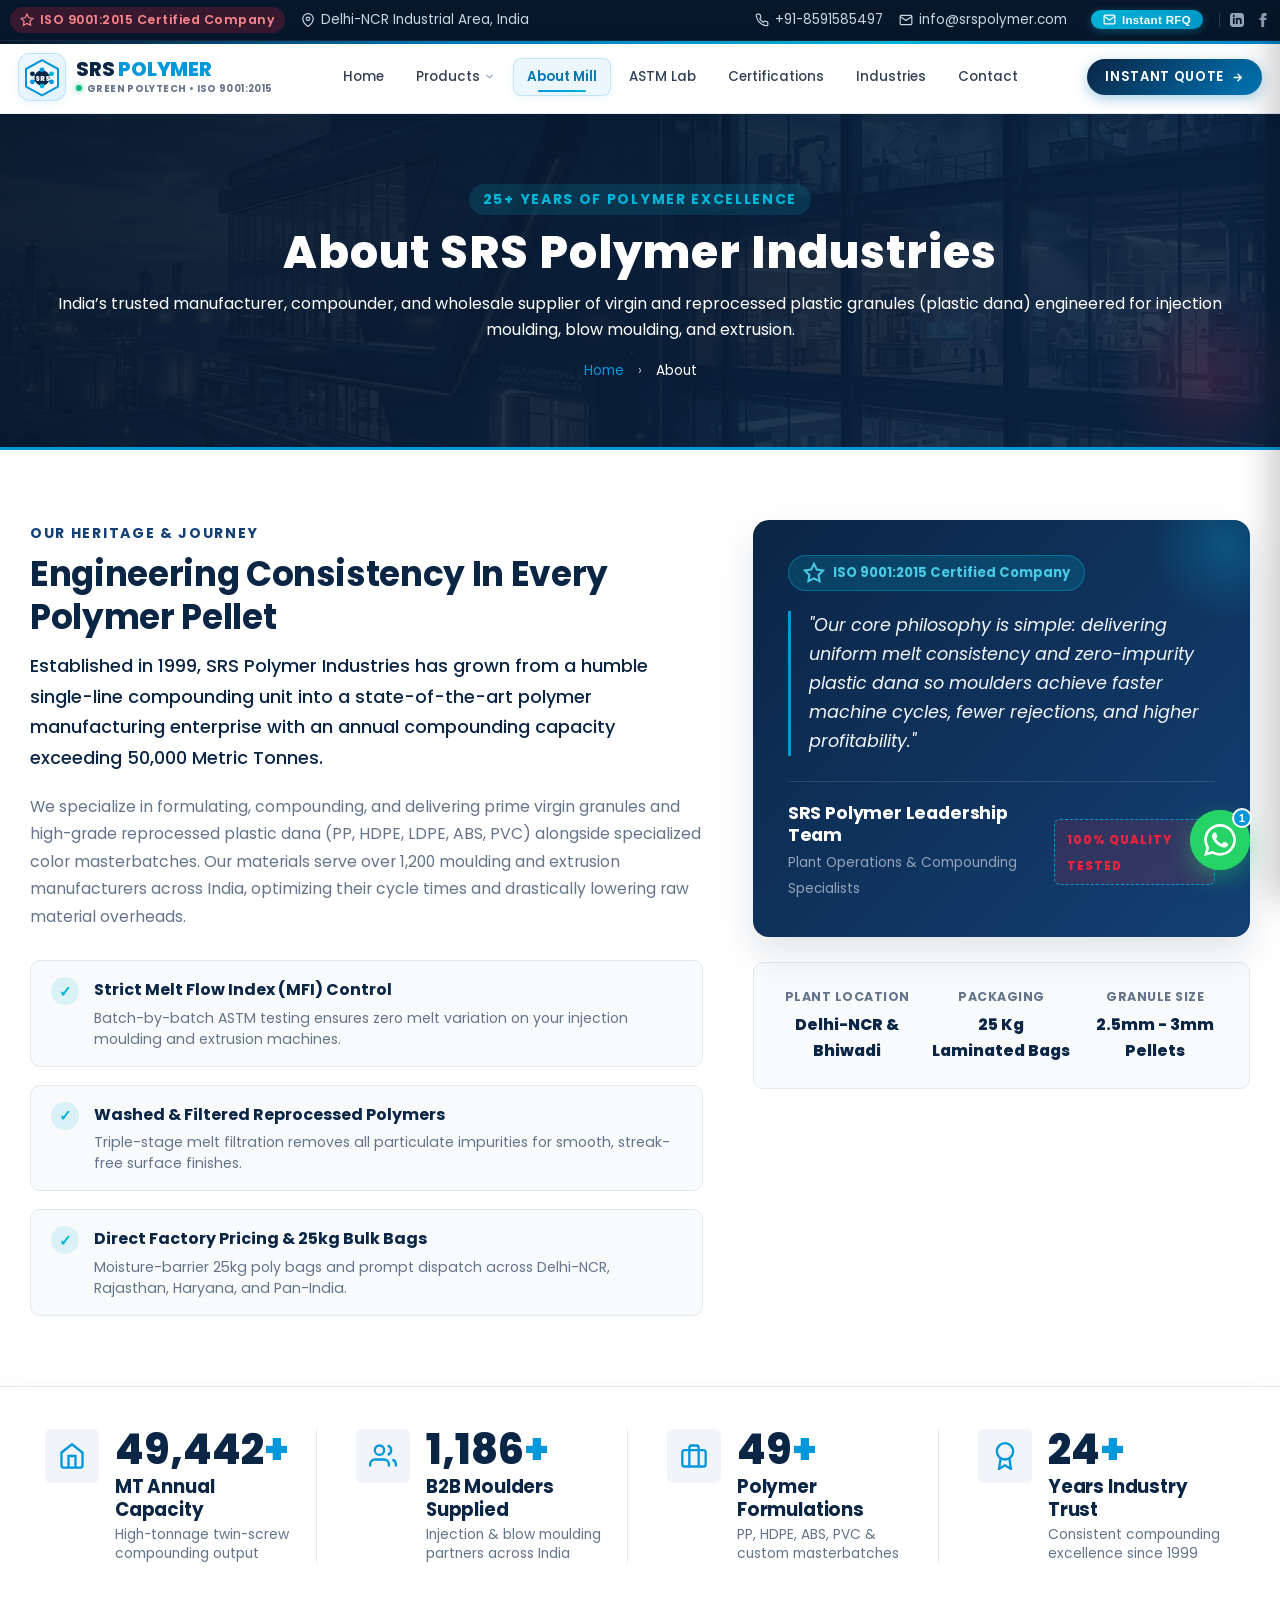
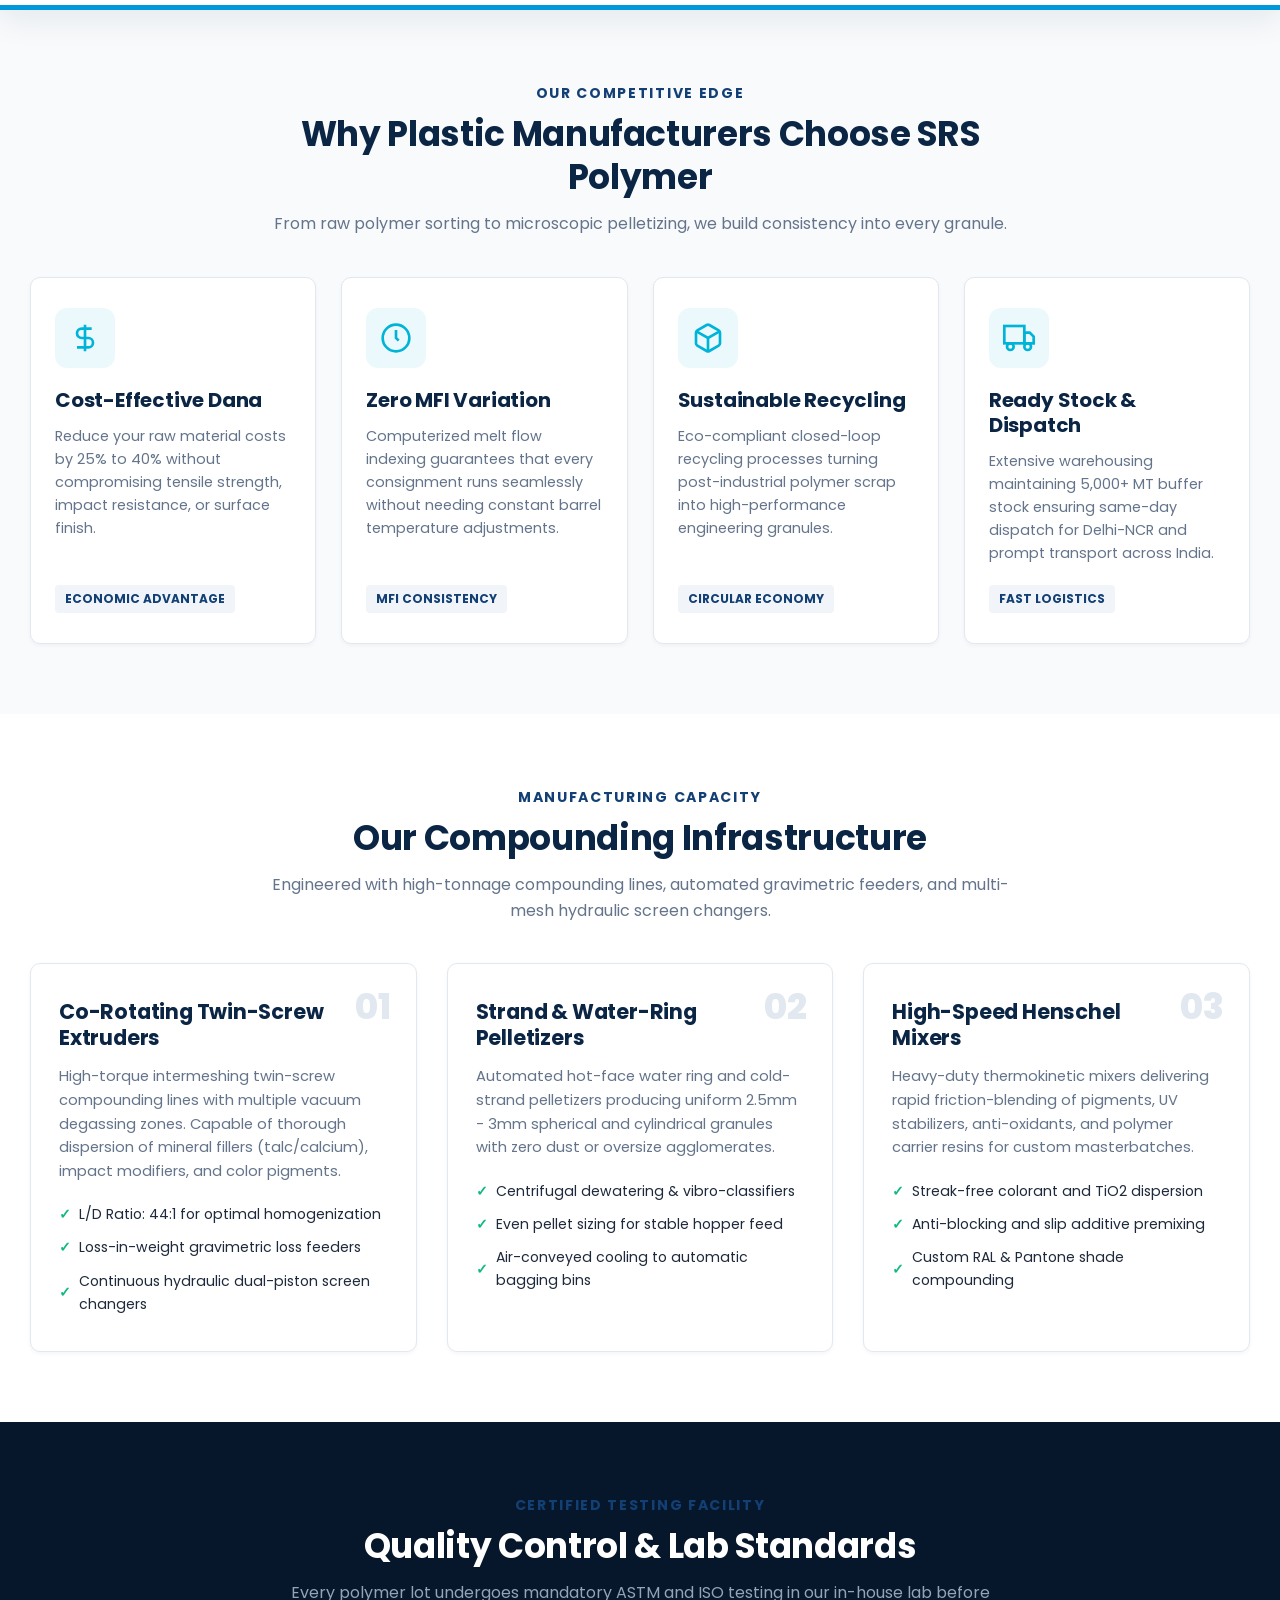
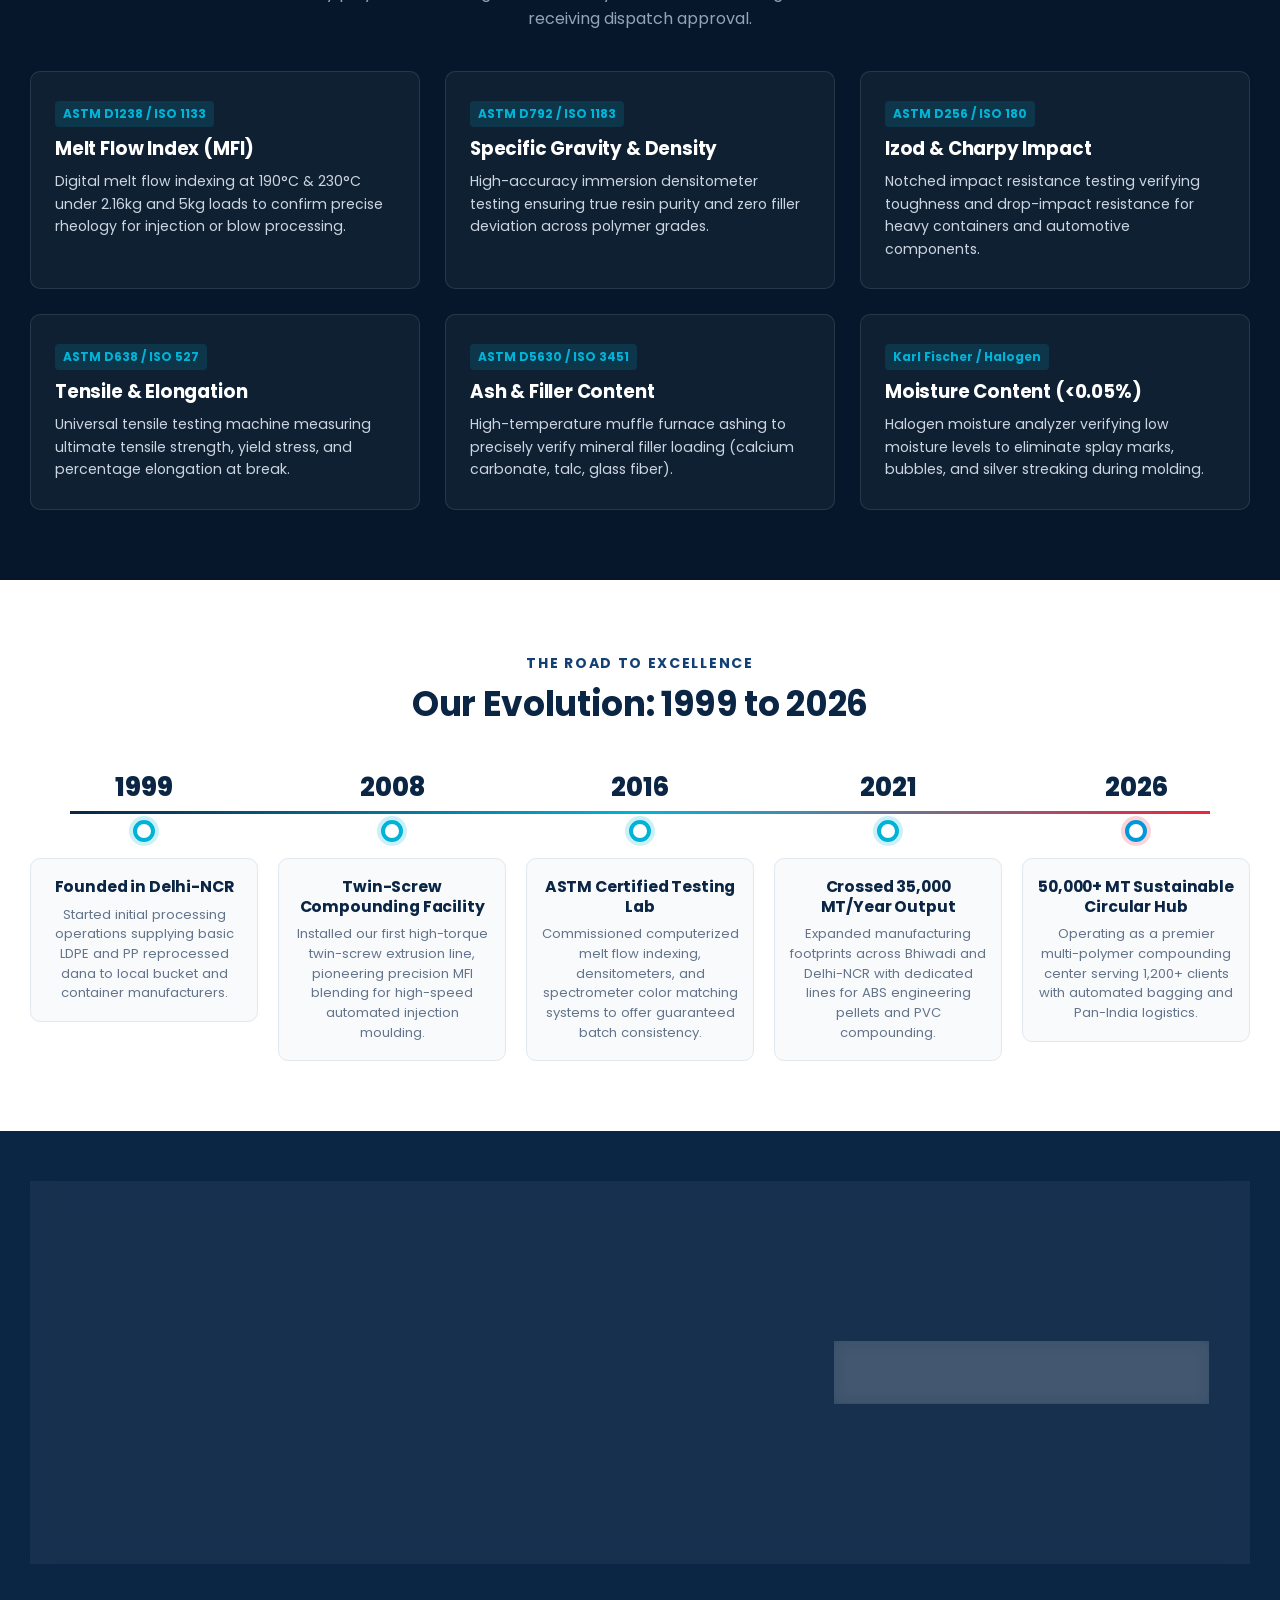
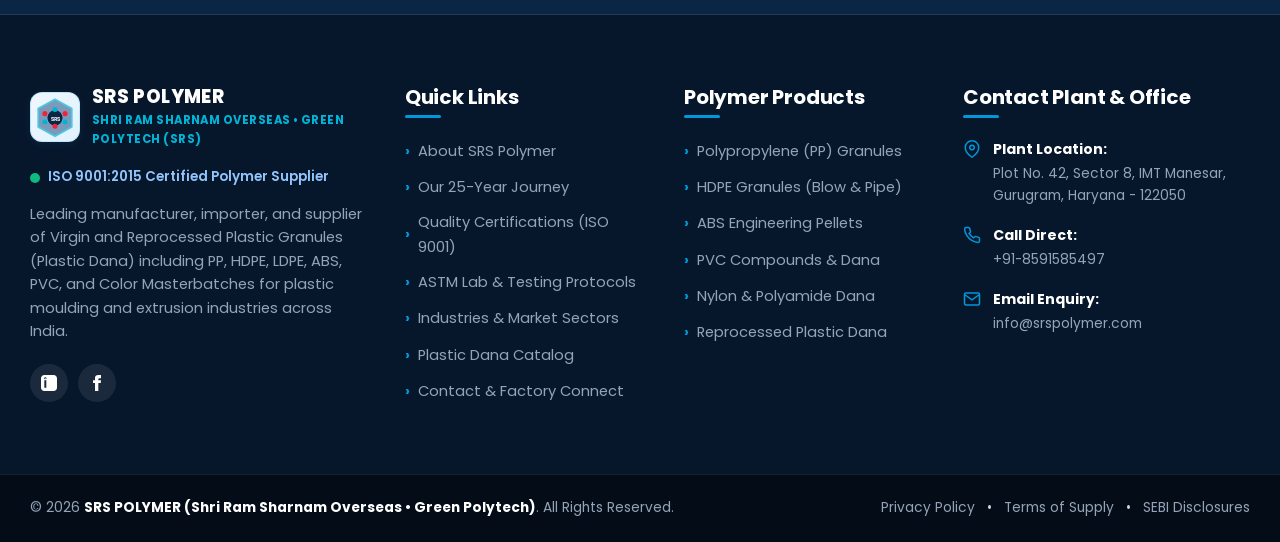
==== commit b52e9495: "fix: resolve WP_Post_Type undefined property warning on footer/products links and enhance certificat" ====
--- a/about.html
+++ b/about.html
@@ -15,11 +15,128 @@
     <link rel="stylesheet" href="assets/css/main.css">
     <link rel="stylesheet" href="style.css">
     <style id="gp-critical-layout-override">
-        html {
+        html:not(.wp-toolbar) {
             width: 100% !important;
             margin: 0 !important;
             padding: 0 !important;
             background: #ffffff !important;
+        }
+        html.wp-toolbar {
+            margin-top: 32px !important;
+            background: #ffffff !important;
+        }
+        @media screen and (max-width: 782px) {
+            html.wp-toolbar {
+                margin-top: 46px !important;
+            }
+        }
+        /* Lock WordPress Admin Bar firmly to the top of the viewport */
+        body.admin-bar #wpadminbar {
+            position: fixed !important;
+            top: 0 !important;
+            left: 0 !important;
+            right: 0 !important;
+            width: 100% !important;
+            z-index: 999999 !important;
+        }
+        /* Hide WordPress logo dropdown menu in admin bar so it never blocks the theme header or logo */
+        body.admin-bar #wpadminbar #wp-admin-bar-wp-logo {
+            display: none !important;
+        }
+        body.admin-bar .gp-clean-header,
+        body.admin-bar #masthead {
+            top: 32px !important;
+        }
+        @media screen and (max-width: 782px) {
+            body.admin-bar .gp-clean-header,
+            body.admin-bar #masthead {
+                top: 46px !important;
+            }
+        }
+        @media screen and (max-width: 600px) {
+            body.admin-bar #wpadminbar {
+                position: fixed !important;
+                top: 0 !important;
+            }
+            body.admin-bar .gp-clean-header,
+            body.admin-bar #masthead {
+                top: 46px !important;
+            }
+        }
+        @media (min-width: 769px) {
+            .gp-hero-slider-section {
+                height: calc(100vh - 110px) !important;
+                min-height: 500px !important;
+                max-height: 820px !important;
+            }
+            .gp-hero-slider {
+                height: 100% !important;
+                min-height: 100% !important;
+            }
+            .gp-hero-slider-section .gp-hero-slide {
+                height: 100% !important;
+                min-height: 100% !important;
+                padding: 10px 0 52px !important;
+            }
+            .gp-hero-slider-pagination {
+                bottom: 12px !important;
+            }
+        }
+        @media (max-height: 768px) and (min-width: 769px) {
+            .gp-hero-slider-section {
+                height: calc(100vh - 105px) !important;
+                min-height: 480px !important;
+            }
+            .gp-hero-slider-section .gp-plastin-hero-title {
+                font-size: clamp(1.6rem, 2.3vw, 2.2rem) !important;
+                margin-bottom: 8px !important;
+            }
+            .gp-hero-slider-section .gp-plastin-hero-lead {
+                font-size: 0.85rem !important;
+                line-height: 1.45 !important;
+                margin-bottom: 10px !important;
+            }
+            .gp-hero-spec-chips {
+                margin-bottom: 12px !important;
+            }
+            .gp-hero-slider-section .gp-hero-slide {
+                padding: 5px 0 44px !important;
+            }
+            .gp-hero-slider-pagination {
+                bottom: 8px !important;
+            }
+        }
+        /* Mega Dropdown for Products Menu (All 13 Polymer Grades) */
+        .gp-nav-menu > li.menu-item-has-children {
+            position: relative;
+        }
+        .gp-clean-header .main-navigation .sub-menu.gp-products-mega-menu,
+        #site-navigation .sub-menu.gp-products-mega-menu,
+        .gp-nav-menu .sub-menu.gp-products-mega-menu {
+            position: absolute !important;
+            top: 100% !important;
+            left: -40px !important;
+            width: 630px !important;
+            max-width: 95vw !important;
+            padding: 16px 20px 14px !important;
+            border-radius: 14px !important;
+            border-top: 3.5px solid #0097db !important;
+            box-shadow: 0 22px 50px -8px rgba(11, 37, 69, 0.22), 0 4px 16px rgba(0, 0, 0, 0.05) !important;
+            background: #ffffff !important;
+            opacity: 0 !important;
+            visibility: hidden !important;
+            transform: translateY(12px) !important;
+            transition: all 0.24s cubic-bezier(0.4, 0, 0.2, 1) !important;
+            z-index: 9999 !important;
+            pointer-events: none;
+        }
+        #site-navigation li.menu-item-has-children:hover > .sub-menu.gp-products-mega-menu,
+        .gp-clean-header .main-navigation li:hover > .sub-menu.gp-products-mega-menu,
+        .gp-nav-menu > li.menu-item-has-children:hover > .sub-menu.gp-products-mega-menu {
+            opacity: 1 !important;
+            visibility: visible !important;
+            transform: translateY(0) !important;
+            pointer-events: auto !important;
         }
         body {
             width: 100% !important;
@@ -29,7 +146,6 @@
             border: none !important;
             box-shadow: none !important;
             background: #ffffff !important;
-            overflow-x: hidden;
         }
         #page, .site-wrapper {
             width: 100% !important;
@@ -113,127 +229,6 @@
                 right: 26px !important;
             }
         }
-    
-        /* Mega Dropdown for Products Menu (All 13 Polymer Grades) */
-        .gp-nav-menu > li.menu-item-has-children {
-            position: relative;
-        }
-        .gp-clean-header .main-navigation .sub-menu.gp-products-mega-menu,
-        #site-navigation .sub-menu.gp-products-mega-menu {
-            position: absolute !important;
-            top: 100% !important;
-            left: -40px !important;
-            width: 630px !important;
-            max-width: 95vw !important;
-            padding: 16px 20px 14px !important;
-            border-radius: 14px !important;
-            border-top: 3.5px solid #0097db !important;
-            box-shadow: 0 22px 50px -8px rgba(11, 37, 69, 0.22), 0 4px 16px rgba(0, 0, 0, 0.05) !important;
-            background: #ffffff !important;
-            opacity: 0 !important;
-            visibility: hidden !important;
-            transform: translateY(12px) !important;
-            transition: all 0.24s cubic-bezier(0.4, 0, 0.2, 1) !important;
-            z-index: 9999 !important;
-            pointer-events: none;
-        }
-        #site-navigation li.menu-item-has-children:hover > .sub-menu.gp-products-mega-menu,
-        .gp-clean-header .main-navigation li:hover > .sub-menu.gp-products-mega-menu {
-            opacity: 1 !important;
-            visibility: visible !important;
-            transform: translateY(0) !important;
-            pointer-events: auto !important;
-        }
-        .gp-mega-cols-grid {
-            display: grid !important;
-            grid-template-columns: 1fr 1fr !important;
-            gap: 20px !important;
-        }
-        .gp-mega-col-head {
-            font-size: 0.72rem !important;
-            font-weight: 800 !important;
-            color: #0097db !important;
-            text-transform: uppercase !important;
-            letter-spacing: 0.08em !important;
-            padding-bottom: 8px !important;
-            margin-bottom: 8px !important;
-            border-bottom: 1.5px solid #e2e8f0 !important;
-            display: flex !important;
-            align-items: center !important;
-            justify-content: space-between !important;
-        }
-        .gp-mega-col-count {
-            font-size: 0.65rem !important;
-            color: #64748b !important;
-            background: #f1f5f9 !important;
-            padding: 2px 8px !important;
-            border-radius: 12px !important;
-            font-weight: 700 !important;
-        }
-        .gp-mega-col-list {
-            list-style: none !important;
-            margin: 0 !important;
-            padding: 0 !important;
-            display: flex !important;
-            flex-direction: column !important;
-            gap: 3px !important;
-        }
-        .gp-mega-col-list li {
-            margin: 0 !important;
-            padding: 0 !important;
-        }
-        .gp-mega-col-list li a {
-            display: flex !important;
-            align-items: center !important;
-            gap: 9px !important;
-            padding: 7px 10px !important;
-            font-size: 0.83rem !important;
-            font-weight: 600 !important;
-            color: #1e293b !important;
-            border-radius: 6px !important;
-            text-decoration: none !important;
-            transition: all 0.18s ease !important;
-            border-left: none !important;
-            transform: none !important;
-        }
-        .gp-mega-col-list li a:hover {
-            background: #f0f9ff !important;
-            color: #0097db !important;
-            transform: translateX(4px) !important;
-        }
-        .gp-mega-dot {
-            width: 8px !important;
-            height: 8px !important;
-            border-radius: 50% !important;
-            flex-shrink: 0 !important;
-        }
-        .gp-mega-footer-bar {
-            margin-top: 14px !important;
-            padding-top: 10px !important;
-            border-top: 1px solid #e2e8f0 !important;
-        }
-        .gp-mega-footer-bar a {
-            display: flex !important;
-            align-items: center !important;
-            justify-content: space-between !important;
-            padding: 9px 14px !important;
-            background: #f8fafc !important;
-            border: 1px solid #e2e8f0 !important;
-            border-radius: 8px !important;
-            color: #0077b6 !important;
-            font-weight: 700 !important;
-            font-size: 0.82rem !important;
-            text-decoration: none !important;
-            transition: all 0.2s ease !important;
-            border-left: none !important;
-            transform: none !important;
-        }
-        .gp-mega-footer-bar a:hover {
-            background: #0097db !important;
-            color: #ffffff !important;
-            border-color: #0097db !important;
-            transform: none !important;
-        }
     </style>
 </head>
 
@@ -242,9 +237,10 @@
 <div id="page" class="site-wrapper">
     <a class="skip-link screen-reader-text" href="#primary">Skip to content</a>
 
-    <!-- Top Contact & Notification Bar -->
+        <!-- Top Contact & Notification Bar -->
     <div class="gp-topbar">
         <div class="gp-container gp-topbar-inner">
+
             <div class="gp-topbar-left">
                 <span class="gp-badge-iso">
                     <svg width="14" height="14" viewBox="0 0 24 24" fill="none" stroke="currentColor" stroke-width="2"><path d="M12 2l3.09 6.26L22 9.27l-5 4.87 1.18 6.88L12 17.77l-6.18 3.25L7 14.14 2 9.27l6.91-1.01L12 2z"></path></svg>
@@ -311,13 +307,13 @@
 
             <!-- Main Navigation Menu (Single Row, Crisp) -->
             <nav id="site-navigation" class="main-navigation" aria-label="Main Menu">
-                <ul id="primary-menu" class="gp-nav-menu">
+                                <ul id="primary-menu" class="gp-nav-menu">
                     <li class="menu-item ">
                         <a href="index.html">Home</a>
                     </li>
                     <li class="menu-item menu-item-has-children ">
                         <a href="products.html">
-                            Products <span class="gp-dropdown-arrow">▾</span>
+                            Products <svg class="gp-nav-chevron" width="11" height="11" viewBox="0 0 24 24" fill="none" stroke="currentColor" stroke-width="2.5" stroke-linecap="round" stroke-linejoin="round"><path d="M6 9l6 6 6-6"/></svg>
                         </a>
                         <div class="sub-menu gp-products-mega-menu">
                             <div class="gp-mega-cols-grid">
@@ -327,12 +323,12 @@
                                         <span class="gp-mega-col-count">6 Grades</span>
                                     </div>
                                     <ul class="gp-mega-col-list">
-                                        <li><a href="product-detail.html?product=ppcp-grey"><span class="gp-mega-dot" style="background:#0097db;"></span>PPCP Grey Granules</a></li>
-                                        <li><a href="product-detail.html?product=ppcp-impact"><span class="gp-mega-dot" style="background:#10b981;"></span>PPCP Impact Copolymer</a></li>
-                                        <li><a href="product-detail.html?product=ppcp-black"><span class="gp-mega-dot" style="background:#0b2545;"></span>PPCP Black Granules</a></li>
-                                        <li><a href="product-detail.html?product=pp-talc"><span class="gp-mega-dot" style="background:#6366f1;"></span>PP Talc Filled Granules</a></li>
-                                        <li><a href="product-detail.html?product=polypropylene-natural-white"><span class="gp-mega-dot" style="background:#0097db;"></span>PP Natural White Granules</a></li>
-                                        <li><a href="product-detail.html?product=polypropylene-glass-filled"><span class="gp-mega-dot" style="background:#059669;"></span>PP Glass Filled Granules</a></li>
+                                        <li><a href="product-detail/?product=ppcp-grey.html"><span class="gp-mega-dot" style="background:#0097db;"></span>PPCP Grey Granules</a></li>
+                                        <li><a href="product-detail/?product=ppcp-impact.html"><span class="gp-mega-dot" style="background:#10b981;"></span>PPCP Impact Copolymer</a></li>
+                                        <li><a href="product-detail/?product=ppcp-black.html"><span class="gp-mega-dot" style="background:#0b2545;"></span>PPCP Black Granules</a></li>
+                                        <li><a href="product-detail/?product=pp-talc.html"><span class="gp-mega-dot" style="background:#6366f1;"></span>PP Talc Filled Granules</a></li>
+                                        <li><a href="product-detail/?product=polypropylene-natural-white.html"><span class="gp-mega-dot" style="background:#0097db;"></span>PP Natural White Granules</a></li>
+                                        <li><a href="product-detail/?product=polypropylene-glass-filled.html"><span class="gp-mega-dot" style="background:#059669;"></span>PP Glass Filled Granules</a></li>
                                     </ul>
                                 </div>
                                 <div class="gp-mega-col">
@@ -341,13 +337,13 @@
                                         <span class="gp-mega-col-count">7 Grades</span>
                                     </div>
                                     <ul class="gp-mega-col-list">
-                                        <li><a href="product-detail.html?product=abs-white"><span class="gp-mega-dot" style="background:#0891b2;"></span>ABS White Granules</a></li>
-                                        <li><a href="product-detail.html?product=abs-black"><span class="gp-mega-dot" style="background:#0f172a;"></span>ABS Black Granules</a></li>
-                                        <li><a href="product-detail.html?product=abs-fr-granules"><span class="gp-mega-dot" style="background:#ea580c;"></span>ABS FR Plastic Granules</a></li>
-                                        <li><a href="product-detail.html?product=red-pmma"><span class="gp-mega-dot" style="background:#dc2626;"></span>Red PMMA Granules</a></li>
-                                        <li><a href="product-detail.html?product=acrylic-granules"><span class="gp-mega-dot" style="background:#7c3aed;"></span>Acrylic Granules</a></li>
-                                        <li><a href="product-detail.html?product=nylon-black"><span class="gp-mega-dot" style="background:#1e293b;"></span>Nylon Black Granules</a></li>
-                                        <li><a href="product-detail.html?product=nylon-white"><span class="gp-mega-dot" style="background:#2563eb;"></span>Nylon White Granules</a></li>
+                                        <li><a href="product-detail/?product=abs-white.html"><span class="gp-mega-dot" style="background:#0891b2;"></span>ABS White Granules</a></li>
+                                        <li><a href="product-detail/?product=abs-black.html"><span class="gp-mega-dot" style="background:#0f172a;"></span>ABS Black Granules</a></li>
+                                        <li><a href="product-detail/?product=abs-fr-granules.html"><span class="gp-mega-dot" style="background:#ea580c;"></span>ABS FR Plastic Granules</a></li>
+                                        <li><a href="product-detail/?product=red-pmma.html"><span class="gp-mega-dot" style="background:#dc2626;"></span>Red PMMA Granules</a></li>
+                                        <li><a href="product-detail/?product=acrylic-granules.html"><span class="gp-mega-dot" style="background:#7c3aed;"></span>Acrylic Granules</a></li>
+                                        <li><a href="product-detail/?product=nylon-black.html"><span class="gp-mega-dot" style="background:#1e293b;"></span>Nylon Black Granules</a></li>
+                                        <li><a href="product-detail/?product=nylon-white.html"><span class="gp-mega-dot" style="background:#2563eb;"></span>Nylon White Granules</a></li>
                                     </ul>
                                 </div>
                             </div>
@@ -375,7 +371,7 @@
                         <a href="contact.html">Contact</a>
                     </li>
                 </ul>
-            </nav>
+                            </nav>
 
             <!-- Header Right CTAs (Phone & RFQ Button) -->
             <div class="gp-header-actions">
@@ -427,8 +423,9 @@
         </div>
     </div>
     <div class="gp-drawer-backdrop" id="gp-drawer-backdrop"></div>
-
+    
     <div id="content" class="site-content">
+
 
 <main id="primary" class="site-main gp-about-page">
 
@@ -824,10 +821,12 @@
 
 </main>
 
+
     </div><!-- #content -->
 
-    <!-- Industrial CTA Banner before footer -->
+        <!-- Industrial CTA Banner before footer -->
     <section class="gp-cta-strip">
+
         <div class="gp-container">
             <div class="gp-cta-strip-card">
                 <div class="gp-cta-strip-text">
@@ -968,7 +967,7 @@
             </div>
         </div>
     </footer>
-
+    
     <!-- Floating WhatsApp Widget (matching Jyoti Joinchat) -->
         <div class="gp-whatsapp-widget" id="gp-whatsapp-widget" style="position: fixed !important; bottom: 30px !important; right: 30px !important; left: auto !important; z-index: 99999 !important;">
         <!-- Chat Popup Box -->
@@ -988,7 +987,7 @@
                 <div class="gp-wa-msg-bubble">
                     <p>Hello 👋 How can we help you today?</p>
                     <p class="gp-wa-sub">Ask about today’s rates for PP Granules, HDPE Dana, ABS Engineering Pellets, or Masterbatches.</p>
-                    <span class="gp-wa-time">13:31</span>
+                    <span class="gp-wa-time">10:10</span>
                 </div>
             </div>
             <div class="gp-wa-footer">
@@ -1065,6 +1064,90 @@
         <div class="gp-modal-backdrop" id="gp-rfq-modal-backdrop"></div>
     </div>
 
+    <!-- Global Realistic Certificate Lightbox Modal (#gp-cert-modal) -->
+    <div class="gp-cert-modal-backdrop" id="gp-cert-modal" role="dialog" aria-modal="true" aria-labelledby="gp-cert-modal-code" style="display: none;">
+        <div class="gp-cert-modal-dialog">
+            <button type="button" class="gp-cert-modal-close" id="gp-cert-modal-close" aria-label="Close Certificate">✕</button>
+
+            <div class="gp-cert-frame">
+                <div class="gp-cert-frame-inner">
+                    <div class="gp-cert-modal-header">
+                        <div class="gp-cert-guilloche">
+                            <svg width="48" height="48" viewBox="0 0 100 100" fill="none" stroke="#0097db" stroke-width="2">
+                                <circle cx="50" cy="50" r="45" stroke-dasharray="3 3"/>
+                                <circle cx="50" cy="50" r="38"/>
+                                <polygon points="50,15 62,38 85,38 67,52 73,75 50,62 27,75 33,52 15,38 38,38" fill="rgba(0, 151, 219, 0.1)"/>
+                            </svg>
+                        </div>
+                        <div class="gp-cert-modal-titles">
+                            <span class="gp-cert-super-title">CERTIFICATE OF COMPLIANCE &amp; QUALITY REGISTRATION</span>
+                            <h2 class="gp-cert-main-title" id="gp-cert-modal-code">ISO 9001:2015</h2>
+                            <p class="gp-cert-accreditor-tag" id="gp-cert-modal-title">Quality Management System</p>
+                        </div>
+                    </div>
+
+                    <div class="gp-cert-certified-block">
+                        <span class="gp-cert-certifies-text">This is to officially certify that the manufacturing, testing, and compounding operations of:</span>
+                        <h3 class="gp-cert-recipient-name">SRS POLYMER</h3>
+                        <p class="gp-cert-recipient-div">Shri Ram Sharnam Overseas • Green Polytech</p>
+                        <p class="gp-cert-facility-address">Plot No. 42, Sector 8, IMT Manesar, Gurugram, Haryana - 122050</p>
+                    </div>
+
+                    <div class="gp-cert-scope-box">
+                        <strong class="gp-cert-scope-title">Certified Scope of Operations:</strong>
+                        <p class="gp-cert-scope-text" id="gp-cert-modal-scope">
+                            Manufacture, compounding, laboratory batch-testing, and supply of virgin and reprocessed Polymer Granules (PP, HDPE, ABS, PVC) and specialized additive masterbatches for industrial moulding applications.
+                        </p>
+                    </div>
+
+                    <div class="gp-cert-verification-strip">
+                        <div class="gp-cert-reg-item">
+                            <span>Registration / Certificate No:</span>
+                            <strong id="gp-cert-modal-certno">QMS/SRS/2024/9081</strong>
+                        </div>
+                        <div class="gp-cert-reg-item">
+                            <span>Current Validity Through:</span>
+                            <strong id="gp-cert-modal-validity">Valid through Dec 2027</strong>
+                        </div>
+                        <div class="gp-cert-reg-item">
+                            <span>Accredited Registrar / Body:</span>
+                            <strong id="gp-cert-modal-body" class="gp-verified-text">TUV SUD / IAF Accredited</strong>
+                        </div>
+                    </div>
+
+                    <div class="gp-cert-footer-auth">
+                        <div class="gp-cert-seal-gold">
+                            <div class="gp-gold-seal-inner">
+                                <span>OFFICIAL</span>
+                                <strong>SEAL</strong>
+                                <span>ACCREDITED</span>
+                            </div>
+                        </div>
+                        <div class="gp-cert-qr-wrap">
+                            <div class="gp-cert-qr-box">
+                                <svg width="54" height="54" viewBox="0 0 24 24" fill="#0b2545">
+                                    <path d="M2 2h8v8H2V2zm2 2v4h4V4H4zm10-2h8v8h-8V2zm2 2v4h4V4h-4zM2 14h8v8H2v-8zm2 2v4h4v-4H4zm14 0h4v2h-4v-2zm-4 0h2v4h-2v-4zm4 4h4v2h-4v-2zm-2-2h2v2h-2v-2zm-2 2h2v2h-2v-2z"/>
+                                </svg>
+                            </div>
+                            <span class="gp-qr-caption">Scan for COA Verification</span>
+                        </div>
+                        <div class="gp-cert-signature">
+                            <div class="gp-signature-line">SRS Polymer Quality Directorate</div>
+                            <span class="gp-sig-label">Head of Quality Assurance &amp;amp; Technical Testing</span>
+                        </div>
+                    </div>
+                </div>
+            </div>
+
+            <div class="gp-cert-modal-actions">
+                <a href="#contact" class="gp-btn gp-btn-primary gp-cert-modal-quote gp-rfq-modal-trigger" id="gp-cert-modal-req-btn" data-product="Official Certificate Copy">
+                    <span>Request Official Certificate Copy / COA</span>
+                    <svg width="15" height="15" viewBox="0 0 24 24" fill="none" stroke="currentColor" stroke-width="2"><line x1="5" y1="12" x2="19" y2="12"></line><polyline points="12 5 19 12 12 19"></polyline></svg>
+                </a>
+            </div>
+        </div>
+    </div>
+
 </div><!-- #page -->
 
     <script src="assets/js/main.js"></script>
--- a/assets/css/main.css
+++ b/assets/css/main.css
@@ -3293,6 +3293,12 @@
     margin: 0 auto;
 }
 
+.gp-page-layout-fullwidth {
+    width: 100%;
+    max-width: 100%;
+    margin: 0 auto;
+}
+
 .gp-page-layout-grid {
     display: grid;
     grid-template-columns: 1fr 340px;
@@ -3314,8 +3320,24 @@
     background: #ffffff;
     border-radius: var(--gp-radius-lg);
     box-shadow: 0 10px 30px rgba(11, 37, 69, 0.06);
-    padding: 50px 60px;
+    padding: 40px 40px;
     border: 1px solid var(--gp-border);
+    max-width: 100%;
+    box-sizing: border-box;
+}
+
+.gp-article.gp-article-clean,
+.gp-page-layout-fullwidth .gp-article {
+    background: transparent !important;
+    border: none !important;
+    box-shadow: none !important;
+    padding: 0 !important;
+}
+
+@media (max-width: 768px) {
+    .gp-article {
+        padding: 24px 18px;
+    }
 }
 
 .gp-article-header {
@@ -7171,28 +7193,36 @@
     margin-top: 0;
 }
 
-.gp-btn-view-cert {
+.gp-btn-view-cert,
+.gp-cert-view-btn {
     flex: 1;
     display: inline-flex;
     align-items: center;
     justify-content: center;
-    gap: 6px;
-    padding: 10px 14px;
+    gap: 7px;
+    padding: 11px 16px;
     font-family: 'Poppins', sans-serif;
-    font-size: 0.82rem;
+    font-size: 0.84rem;
     font-weight: 600;
     background: #0b2545;
-    color: #ffffff;
+    color: #ffffff !important;
     border: none;
+    outline: none;
     border-radius: 8px;
     cursor: pointer;
-    transition: all 0.2s ease;
-}
-
-.gp-btn-view-cert:hover {
+    transition: all 0.25s ease;
+    text-decoration: none;
+    box-shadow: 0 2px 6px rgba(11, 37, 69, 0.15);
+    -webkit-appearance: none;
+    appearance: none;
+}
+
+.gp-btn-view-cert:hover,
+.gp-cert-view-btn:hover {
     background: #0077b6;
+    color: #ffffff !important;
     transform: translateY(-2px);
-    box-shadow: 0 4px 12px rgba(0, 119, 182, 0.3);
+    box-shadow: 0 6px 16px rgba(0, 119, 182, 0.35);
 }
 
 .gp-btn-download-cert {
@@ -7200,21 +7230,24 @@
     align-items: center;
     justify-content: center;
     gap: 6px;
-    padding: 10px 14px;
+    padding: 11px 16px;
     font-family: 'Poppins', sans-serif;
-    font-size: 0.82rem;
+    font-size: 0.84rem;
     font-weight: 600;
     background: transparent;
-    color: #0097db;
-    border: 1.5px solid #0097db;
+    color: #0077b6 !important;
+    border: 1.5px solid #0077b6;
     border-radius: 8px;
     text-decoration: none;
-    transition: all 0.2s ease;
+    transition: all 0.25s ease;
+    box-sizing: border-box;
 }
 
 .gp-btn-download-cert:hover {
-    background: rgba(0, 151, 219, 0.08);
+    background: rgba(0, 119, 182, 0.08);
     transform: translateY(-2px);
+    color: #005f92 !important;
+    border-color: #005f92;
 }
 
 /* ==========================================================================
@@ -7907,6 +7940,25 @@
     box-shadow: 0 4px 20px -2px rgba(11, 37, 69, 0.07), 0 1px 3px rgba(11, 37, 69, 0.04);
     border-bottom: 1px solid rgba(226, 232, 240, 0.85);
     transition: all 0.3s ease;
+}
+
+body.admin-bar .gp-clean-header,
+body.admin-bar #masthead {
+    top: 32px !important;
+}
+
+@media screen and (max-width: 782px) {
+    body.admin-bar .gp-clean-header,
+    body.admin-bar #masthead {
+        top: 46px !important;
+    }
+}
+
+@media screen and (max-width: 600px) {
+    body.admin-bar .gp-clean-header,
+    body.admin-bar #masthead {
+        top: 46px !important;
+    }
 }
 
 /* Branded Top Accent Gradient Line */
@@ -9844,4 +9896,193 @@
     max-width: 100% !important;
 }
 
-
+/* ==========================================================================
+   Gutenberg Alignments & Nova / Industry Grid Pattern Styling
+   ========================================================================== */
+.alignwide {
+    max-width: 1240px !important;
+    width: 100% !important;
+    margin-left: auto !important;
+    margin-right: auto !important;
+}
+
+.alignfull {
+    max-width: 100% !important;
+    width: 100% !important;
+}
+
+.entry-content .wp-block-columns {
+    display: flex !important;
+    flex-wrap: wrap !important;
+    gap: 24px !important;
+    margin-bottom: 32px !important;
+    box-sizing: border-box !important;
+    width: 100% !important;
+}
+
+.entry-content .wp-block-column {
+    flex: 1 1 280px !important;
+    min-width: 0 !important;
+    box-sizing: border-box !important;
+}
+
+/* Nova Card Grids */
+.nova-cards,
+.nova-industries {
+    display: flex !important;
+    flex-wrap: wrap !important;
+    gap: 24px !important;
+    margin-bottom: 32px !important;
+    width: 100% !important;
+}
+
+.nova-card,
+.nova-industry-card {
+    background: #ffffff !important;
+    border: 1px solid #e2e8f0 !important;
+    border-radius: 14px !important;
+    padding: 32px 28px !important;
+    box-shadow: 0 4px 16px rgba(11, 37, 69, 0.05) !important;
+    transition: all 0.28s ease !important;
+    display: flex !important;
+    flex-direction: column !important;
+    flex: 1 1 280px !important;
+    box-sizing: border-box !important;
+}
+
+.nova-card:hover,
+.nova-industry-card:hover {
+    transform: translateY(-5px) !important;
+    border-color: #0097db !important;
+    box-shadow: 0 12px 30px rgba(11, 37, 69, 0.12) !important;
+}
+
+.nova-card-icon {
+    font-size: 1.8rem !important;
+    margin-bottom: 16px !important;
+    display: inline-block !important;
+    line-height: 1 !important;
+}
+
+.nova-card-title,
+.wp-block-heading.nova-card-title {
+    font-family: 'Poppins', sans-serif !important;
+    font-size: 1.25rem !important;
+    font-weight: 700 !important;
+    color: #0b2545 !important;
+    margin-top: 0 !important;
+    margin-bottom: 12px !important;
+    line-height: 1.3 !important;
+}
+
+.nova-card-text {
+    font-size: 0.92rem !important;
+    color: #475569 !important;
+    line-height: 1.6 !important;
+    margin-bottom: 0 !important;
+}
+
+/* Nova Stats Section */
+.nova-section-stats {
+    padding: 24px 0 36px !important;
+    margin: 30px 0 !important;
+    width: 100% !important;
+}
+
+.nova-stats {
+    display: flex !important;
+    flex-wrap: wrap !important;
+    gap: 20px !important;
+    width: 100% !important;
+}
+
+.nova-stat {
+    background: #ffffff !important;
+    border: 1px solid #e2e8f0 !important;
+    border-radius: 12px !important;
+    padding: 28px 20px !important;
+    text-align: center !important;
+    box-shadow: 0 4px 12px rgba(11, 37, 69, 0.04) !important;
+    flex: 1 1 200px !important;
+    box-sizing: border-box !important;
+}
+
+.nova-stat-number {
+    font-family: 'Poppins', sans-serif !important;
+    font-size: 2.2rem !important;
+    font-weight: 800 !important;
+    color: #0b2545 !important;
+    margin: 0 0 6px !important;
+    line-height: 1.1 !important;
+}
+
+.nova-stat-label {
+    font-size: 0.88rem !important;
+    font-weight: 600 !important;
+    color: #64748b !important;
+    margin: 0 !important;
+}
+
+/* Nova Testimonials */
+.nova-section-testimonials {
+    margin: 40px 0 !important;
+    width: 100% !important;
+}
+
+.section-eyebrow {
+    font-size: 0.8rem !important;
+    font-weight: 700 !important;
+    color: #0097db !important;
+    text-transform: uppercase !important;
+    letter-spacing: 0.08em !important;
+    margin-bottom: 8px !important;
+}
+
+.section-title {
+    font-family: 'Poppins', sans-serif !important;
+    font-size: 1.85rem !important;
+    font-weight: 800 !important;
+    color: #0b2545 !important;
+    margin-bottom: 30px !important;
+}
+
+.nova-testimonials {
+    display: flex !important;
+    flex-wrap: wrap !important;
+    gap: 24px !important;
+    width: 100% !important;
+}
+
+.nova-testimonial {
+    background: #ffffff !important;
+    border: 1px solid #e2e8f0 !important;
+    border-radius: 14px !important;
+    padding: 30px 26px !important;
+    box-shadow: 0 4px 16px rgba(11, 37, 69, 0.04) !important;
+    flex: 1 1 280px !important;
+    box-sizing: border-box !important;
+}
+
+.nova-testimonial-stars {
+    color: #f59e0b !important;
+    margin-bottom: 12px !important;
+    font-size: 1rem !important;
+}
+
+.nova-testimonial-text {
+    font-size: 0.92rem !important;
+    color: #334155 !important;
+    font-style: italic !important;
+    line-height: 1.6 !important;
+    margin-bottom: 16px !important;
+}
+
+.nova-testimonial-author {
+    font-size: 0.85rem !important;
+    color: #64748b !important;
+    line-height: 1.4 !important;
+    margin: 0 !important;
+}
+.nova-testimonial-author strong {
+    color: #0b2545 !important;
+}
--- a/style.css
+++ b/style.css
@@ -437,10 +437,13 @@
    Comprehensive Mobile Responsiveness (Smartphones <= 768px & Small Mobile <= 480px)
    ========================================================================== */
 
-/* Prevent any accidental horizontal scrolling */
-html, body, .site-wrapper {
+/* Prevent any accidental horizontal scrolling while preserving fixed positioning */
+body, #page, .site-wrapper {
     overflow-x: hidden !important;
-    max-width: 100vw !important;
+    max-width: 100% !important;
+}
+html {
+    max-width: 100% !important;
 }
 
 @media (max-width: 768px) {
@@ -778,5 +781,630 @@
     max-width: 100% !important;
 }
 
-
-
+/* ==========================================================================
+   WordPress Admin Bar & Page Layout Overflow Fixes
+   ========================================================================== */
+html.wp-toolbar {
+    margin-top: 32px !important;
+}
+
+@media screen and (max-width: 782px) {
+    html.wp-toolbar {
+        margin-top: 46px !important;
+    }
+}
+
+body.admin-bar #wpadminbar {
+    position: fixed !important;
+    top: 0 !important;
+    left: 0 !important;
+    right: 0 !important;
+    width: 100% !important;
+    z-index: 999999 !important;
+}
+
+/* Hide WordPress logo dropdown menu in admin bar so it never blocks the theme header or logo */
+body.admin-bar #wpadminbar #wp-admin-bar-wp-logo {
+    display: none !important;
+}
+
+body.admin-bar .gp-clean-header,
+body.admin-bar #masthead {
+    top: 32px !important;
+}
+
+@media screen and (max-width: 782px) {
+    body.admin-bar .gp-clean-header,
+    body.admin-bar #masthead {
+        top: 46px !important;
+    }
+}
+
+@media screen and (max-width: 600px) {
+    body.admin-bar #wpadminbar {
+        position: fixed !important;
+        top: 0 !important;
+    }
+    body.admin-bar .gp-clean-header,
+    body.admin-bar #masthead {
+        top: 46px !important;
+    }
+}
+
+@media (min-width: 769px) {
+    .gp-hero-slider-section {
+        height: calc(100vh - 110px) !important;
+        min-height: 500px !important;
+        max-height: 820px !important;
+    }
+    .gp-hero-slider {
+        height: 100% !important;
+        min-height: 100% !important;
+    }
+    .gp-hero-slider-section .gp-hero-slide {
+        height: 100% !important;
+        min-height: 100% !important;
+        padding: 10px 0 52px !important;
+    }
+    .gp-hero-slider-pagination {
+        bottom: 12px !important;
+    }
+}
+
+@media (max-height: 768px) and (min-width: 769px) {
+    .gp-hero-slider-section {
+        height: calc(100vh - 105px) !important;
+        min-height: 480px !important;
+    }
+    .gp-hero-slider-section .gp-plastin-hero-title {
+        font-size: clamp(1.6rem, 2.3vw, 2.2rem) !important;
+        margin-bottom: 8px !important;
+    }
+    .gp-hero-slider-section .gp-plastin-hero-lead {
+        font-size: 0.85rem !important;
+        line-height: 1.45 !important;
+        margin-bottom: 10px !important;
+    }
+    .gp-hero-spec-chips {
+        margin-bottom: 12px !important;
+    }
+    .gp-hero-slider-section .gp-hero-slide {
+        padding: 5px 0 44px !important;
+    }
+    .gp-hero-slider-pagination {
+        bottom: 8px !important;
+    }
+}
+
+/* Mega Dropdown for Products Menu (All 13 Polymer Grades) */
+.gp-nav-menu > li.menu-item-has-children {
+    position: relative;
+}
+.gp-clean-header .main-navigation .sub-menu.gp-products-mega-menu,
+#site-navigation .sub-menu.gp-products-mega-menu,
+.gp-nav-menu .sub-menu.gp-products-mega-menu {
+    position: absolute !important;
+    top: 100% !important;
+    left: -40px !important;
+    width: 630px !important;
+    max-width: 95vw !important;
+    padding: 16px 20px 14px !important;
+    border-radius: 14px !important;
+    border-top: 3.5px solid #0097db !important;
+    box-shadow: 0 22px 50px -8px rgba(11, 37, 69, 0.22), 0 4px 16px rgba(0, 0, 0, 0.05) !important;
+    background: #ffffff !important;
+    opacity: 0 !important;
+    visibility: hidden !important;
+    transform: translateY(12px) !important;
+    transition: all 0.24s cubic-bezier(0.4, 0, 0.2, 1) !important;
+    z-index: 9999 !important;
+    pointer-events: none;
+}
+#site-navigation li.menu-item-has-children:hover > .sub-menu.gp-products-mega-menu,
+.gp-clean-header .main-navigation li:hover > .sub-menu.gp-products-mega-menu,
+.gp-nav-menu > li.menu-item-has-children:hover > .sub-menu.gp-products-mega-menu {
+    opacity: 1 !important;
+    visibility: visible !important;
+    transform: translateY(0) !important;
+    pointer-events: auto !important;
+}
+
+/* Full Width Page Layout & Card Overflow Prevention */
+.gp-page-layout-fullwidth {
+    width: 100%;
+    max-width: 100%;
+    margin: 0 auto;
+}
+
+.gp-page-layout-fullwidth .gp-article,
+.gp-article.gp-article-clean {
+    background: transparent !important;
+    border: none !important;
+    box-shadow: none !important;
+    padding: 0 !important;
+    width: 100% !important;
+    max-width: 100% !important;
+}
+
+.gp-page-content-section {
+    padding: 40px 0 80px;
+}
+
+.entry-content {
+    width: 100%;
+    max-width: 100%;
+    box-sizing: border-box;
+}
+
+.entry-content > * {
+    max-width: 100%;
+    box-sizing: border-box;
+}
+
+/* Ensure multi-column cards, grids, stats wrap seamlessly across all devices */
+.entry-content .wp-block-columns,
+.entry-content [class*="grid"],
+.entry-content [class*="card-grid"],
+.entry-content [class*="industries"],
+.entry-content [style*="grid-template-columns"] {
+    max-width: 100% !important;
+    box-sizing: border-box !important;
+}
+
+@media (max-width: 1200px) {
+    .entry-content [style*="grid-template-columns"],
+    .entry-content [class*="grid"] {
+        grid-template-columns: repeat(auto-fit, minmax(280px, 1fr)) !important;
+    }
+}
+
+@media (max-width: 640px) {
+    .entry-content [style*="grid-template-columns"],
+    .entry-content [class*="grid"] {
+        grid-template-columns: 1fr !important;
+    }
+}
+
+/* ==========================================================================
+   Gutenberg Alignments & Nova / Industry Grid Pattern Styling
+   ========================================================================== */
+.alignwide {
+    max-width: 1240px !important;
+    width: 100% !important;
+    margin-left: auto !important;
+    margin-right: auto !important;
+}
+
+.alignfull {
+    max-width: 100% !important;
+    width: 100% !important;
+}
+
+.entry-content .wp-block-columns {
+    display: flex !important;
+    flex-wrap: wrap !important;
+    gap: 24px !important;
+    margin-bottom: 32px !important;
+    box-sizing: border-box !important;
+    width: 100% !important;
+}
+
+.entry-content .wp-block-column {
+    flex: 1 1 280px !important;
+    min-width: 0 !important;
+    box-sizing: border-box !important;
+}
+
+/* Nova Card Grids */
+.nova-cards,
+.nova-industries {
+    display: flex !important;
+    flex-wrap: wrap !important;
+    gap: 24px !important;
+    margin-bottom: 32px !important;
+    width: 100% !important;
+}
+
+.nova-card,
+.nova-industry-card {
+    background: #ffffff !important;
+    border: 1px solid #e2e8f0 !important;
+    border-radius: 14px !important;
+    padding: 32px 28px !important;
+    box-shadow: 0 4px 16px rgba(11, 37, 69, 0.05) !important;
+    transition: all 0.28s ease !important;
+    display: flex !important;
+    flex-direction: column !important;
+    flex: 1 1 280px !important;
+    box-sizing: border-box !important;
+}
+
+.nova-card:hover,
+.nova-industry-card:hover {
+    transform: translateY(-5px) !important;
+    border-color: #0097db !important;
+    box-shadow: 0 12px 30px rgba(11, 37, 69, 0.12) !important;
+}
+
+.nova-card-icon {
+    font-size: 1.8rem !important;
+    margin-bottom: 16px !important;
+    display: inline-block !important;
+    line-height: 1 !important;
+}
+
+.nova-card-title,
+.wp-block-heading.nova-card-title {
+    font-family: 'Poppins', sans-serif !important;
+    font-size: 1.25rem !important;
+    font-weight: 700 !important;
+    color: #0b2545 !important;
+    margin-top: 0 !important;
+    margin-bottom: 12px !important;
+    line-height: 1.3 !important;
+}
+
+.nova-card-text {
+    font-size: 0.92rem !important;
+    color: #475569 !important;
+    line-height: 1.6 !important;
+    margin-bottom: 0 !important;
+}
+
+/* Nova Stats Section */
+.nova-section-stats {
+    padding: 24px 0 36px !important;
+    margin: 30px 0 !important;
+    width: 100% !important;
+}
+
+.nova-stats {
+    display: flex !important;
+    flex-wrap: wrap !important;
+    gap: 20px !important;
+    width: 100% !important;
+}
+
+.nova-stat {
+    background: #ffffff !important;
+    border: 1px solid #e2e8f0 !important;
+    border-radius: 12px !important;
+    padding: 28px 20px !important;
+    text-align: center !important;
+    box-shadow: 0 4px 12px rgba(11, 37, 69, 0.04) !important;
+    flex: 1 1 200px !important;
+    box-sizing: border-box !important;
+}
+
+.nova-stat-number {
+    font-family: 'Poppins', sans-serif !important;
+    font-size: 2.2rem !important;
+    font-weight: 800 !important;
+    color: #0b2545 !important;
+    margin: 0 0 6px !important;
+    line-height: 1.1 !important;
+}
+
+.nova-stat-label {
+    font-size: 0.88rem !important;
+    font-weight: 600 !important;
+    color: #64748b !important;
+    margin: 0 !important;
+}
+
+/* Nova Testimonials */
+.nova-section-testimonials {
+    margin: 40px 0 !important;
+    width: 100% !important;
+}
+
+.section-eyebrow {
+    font-size: 0.8rem !important;
+    font-weight: 700 !important;
+    color: #0097db !important;
+    text-transform: uppercase !important;
+    letter-spacing: 0.08em !important;
+    margin-bottom: 8px !important;
+}
+
+.section-title {
+    font-family: 'Poppins', sans-serif !important;
+    font-size: 1.85rem !important;
+    font-weight: 800 !important;
+    color: #0b2545 !important;
+    margin-bottom: 30px !important;
+}
+
+.nova-testimonials {
+    display: flex !important;
+    flex-wrap: wrap !important;
+    gap: 24px !important;
+    width: 100% !important;
+}
+
+.nova-testimonial {
+    background: #ffffff !important;
+    border: 1px solid #e2e8f0 !important;
+    border-radius: 14px !important;
+    padding: 30px 26px !important;
+    box-shadow: 0 4px 16px rgba(11, 37, 69, 0.04) !important;
+    flex: 1 1 280px !important;
+    box-sizing: border-box !important;
+}
+
+.nova-testimonial-stars {
+    color: #f59e0b !important;
+    margin-bottom: 12px !important;
+    font-size: 1rem !important;
+}
+
+.nova-testimonial-text {
+    font-size: 0.92rem !important;
+    color: #334155 !important;
+    font-style: italic !important;
+    line-height: 1.6 !important;
+    margin-bottom: 16px !important;
+}
+
+.nova-testimonial-author {
+    font-size: 0.85rem !important;
+    color: #64748b !important;
+    line-height: 1.4 !important;
+    margin: 0 !important;
+}
+.nova-testimonial-author strong {
+    color: #0b2545 !important;
+}
+
+/* ==========================================================================
+   OFFICIAL CERTIFICATES & COMPLIANCE CARDS (B2B INDUSTRIAL STANDARD)
+   ========================================================================== */
+.gp-certificates-grid {
+    display: grid !important;
+    grid-template-columns: repeat(auto-fit, minmax(290px, 1fr)) !important;
+    gap: 26px !important;
+    width: 100% !important;
+}
+
+.gp-certificate-card {
+    background: #ffffff !important;
+    border: 1px solid #e2e8f0 !important;
+    border-radius: 16px !important;
+    padding: 26px 24px !important;
+    display: flex !important;
+    flex-direction: column !important;
+    justify-content: space-between !important;
+    height: 100% !important;
+    box-sizing: border-box !important;
+    transition: transform 0.28s ease, box-shadow 0.28s ease, border-color 0.28s ease !important;
+    box-shadow: 0 4px 18px rgba(11, 37, 69, 0.05) !important;
+    position: relative !important;
+    overflow: hidden !important;
+}
+
+.gp-certificate-card::before {
+    content: '' !important;
+    position: absolute !important;
+    top: 0 !important;
+    left: 0 !important;
+    right: 0 !important;
+    height: 4px !important;
+    background: var(--card-accent, #0097db) !important;
+    opacity: 0.95 !important;
+}
+
+.gp-certificate-card:hover {
+    border-color: var(--card-accent, #0097db) !important;
+    transform: translateY(-6px) !important;
+    box-shadow: 0 16px 36px -8px rgba(11, 37, 69, 0.14) !important;
+}
+
+.gp-cert-card-header {
+    display: flex !important;
+    justify-content: space-between !important;
+    align-items: center !important;
+    gap: 10px !important;
+    margin-bottom: 14px !important;
+    padding-bottom: 12px !important;
+    border-bottom: 1px solid #f1f5f9 !important;
+}
+
+.gp-cert-badge-status {
+    font-family: 'Poppins', sans-serif !important;
+    font-size: 0.74rem !important;
+    font-weight: 700 !important;
+    color: var(--badge-accent, #0097db) !important;
+    background: #f0f7fd !important;
+    padding: 4px 12px !important;
+    border-radius: 9999px !important;
+    letter-spacing: 0.02em !important;
+    white-space: nowrap !important;
+    border: 1px solid rgba(0, 151, 219, 0.15) !important;
+    display: inline-block !important;
+}
+
+.gp-cert-code {
+    font-family: 'Poppins', sans-serif !important;
+    font-size: 0.88rem !important;
+    font-weight: 700 !important;
+    color: #0b2545 !important;
+    display: inline-flex !important;
+    align-items: center !important;
+    gap: 6px !important;
+    white-space: nowrap !important;
+}
+
+.gp-cert-visual-wrap {
+    display: flex !important;
+    align-items: center !important;
+    gap: 12px !important;
+    margin-bottom: 14px !important;
+    padding: 10px 14px !important;
+    background: #f8fafc !important;
+    border: 1px solid #edf2f7 !important;
+    border-radius: 10px !important;
+}
+
+.gp-cert-seal-icon {
+    display: flex !important;
+    align-items: center !important;
+    justify-content: center !important;
+    width: 36px !important;
+    height: 36px !important;
+    border-radius: 50% !important;
+    flex-shrink: 0 !important;
+}
+
+.gp-cert-accreditation-tag {
+    font-family: 'Poppins', sans-serif !important;
+    font-size: 0.80rem !important;
+    font-weight: 600 !important;
+    color: #334155 !important;
+    line-height: 1.35 !important;
+}
+
+.gp-cert-body {
+    display: flex !important;
+    flex-direction: column !important;
+    flex-grow: 1 !important;
+}
+
+.gp-cert-title {
+    font-family: 'Poppins', sans-serif !important;
+    font-size: 1.15rem !important;
+    font-weight: 700 !important;
+    color: #0b2545 !important;
+    margin-top: 0 !important;
+    margin-bottom: 8px !important;
+    line-height: 1.35 !important;
+}
+
+.gp-cert-scope {
+    font-size: 0.85rem !important;
+    color: #64748b !important;
+    line-height: 1.55 !important;
+    margin-bottom: 14px !important;
+    display: -webkit-box !important;
+    -webkit-line-clamp: 3 !important;
+    -webkit-box-orient: vertical !important;
+    overflow: hidden !important;
+    min-height: 3.8em !important;
+}
+
+.gp-cert-points-list {
+    list-style: none !important;
+    padding: 0 !important;
+    margin: 0 0 16px 0 !important;
+    display: flex !important;
+    flex-direction: column !important;
+    gap: 7px !important;
+}
+
+.gp-cert-points-list li {
+    font-size: 0.80rem !important;
+    color: #334155 !important;
+    display: flex !important;
+    align-items: flex-start !important;
+    gap: 8px !important;
+    line-height: 1.35 !important;
+}
+
+.gp-cert-points-list li svg {
+    flex-shrink: 0 !important;
+    margin-top: 2px !important;
+}
+
+.gp-cert-meta-grid {
+    display: grid !important;
+    grid-template-columns: 1fr 1fr !important;
+    gap: 12px !important;
+    font-size: 0.78rem !important;
+    padding: 10px 14px !important;
+    background: #f8fafc !important;
+    border: 1px solid #f1f5f9 !important;
+    border-radius: 8px !important;
+    margin-bottom: 18px !important;
+    margin-top: auto !important;
+}
+
+.gp-cmi-label {
+    color: #94a3b8 !important;
+    display: block !important;
+    font-size: 0.68rem !important;
+    text-transform: uppercase !important;
+    font-weight: 600 !important;
+    letter-spacing: 0.03em !important;
+    margin-bottom: 2px !important;
+}
+
+.gp-cmi-value {
+    color: #0b2545 !important;
+    font-weight: 700 !important;
+    font-size: 0.82rem !important;
+    font-family: 'SFMono-Regular', Consolas, 'Liberation Mono', Menlo, monospace !important;
+}
+
+.gp-cert-actions {
+    display: flex !important;
+    gap: 10px !important;
+    margin-top: 0 !important;
+}
+
+.gp-btn-view-cert,
+.gp-cert-view-btn {
+    flex: 1 !important;
+    display: inline-flex !important;
+    align-items: center !important;
+    justify-content: center !important;
+    gap: 7px !important;
+    padding: 11px 16px !important;
+    font-family: 'Poppins', sans-serif !important;
+    font-size: 0.84rem !important;
+    font-weight: 600 !important;
+    background: #0b2545 !important;
+    color: #ffffff !important;
+    border: none !important;
+    outline: none !important;
+    border-radius: 8px !important;
+    cursor: pointer !important;
+    transition: all 0.25s ease !important;
+    text-decoration: none !important;
+    box-shadow: 0 2px 6px rgba(11, 37, 69, 0.15) !important;
+    -webkit-appearance: none !important;
+    appearance: none !important;
+}
+
+.gp-btn-view-cert:hover,
+.gp-cert-view-btn:hover {
+    background: #0077b6 !important;
+    color: #ffffff !important;
+    transform: translateY(-2px) !important;
+    box-shadow: 0 6px 16px rgba(0, 119, 182, 0.35) !important;
+}
+
+.gp-btn-download-cert {
+    display: inline-flex !important;
+    align-items: center !important;
+    justify-content: center !important;
+    gap: 6px !important;
+    padding: 11px 16px !important;
+    font-family: 'Poppins', sans-serif !important;
+    font-size: 0.84rem !important;
+    font-weight: 600 !important;
+    background: transparent !important;
+    color: #0077b6 !important;
+    border: 1.5px solid #0077b6 !important;
+    border-radius: 8px !important;
+    text-decoration: none !important;
+    transition: all 0.25s ease !important;
+    box-sizing: border-box !important;
+}
+
+.gp-btn-download-cert:hover {
+    background: rgba(0, 119, 182, 0.08) !important;
+    transform: translateY(-2px) !important;
+    color: #005f92 !important;
+    border-color: #005f92 !important;
+}
+
+
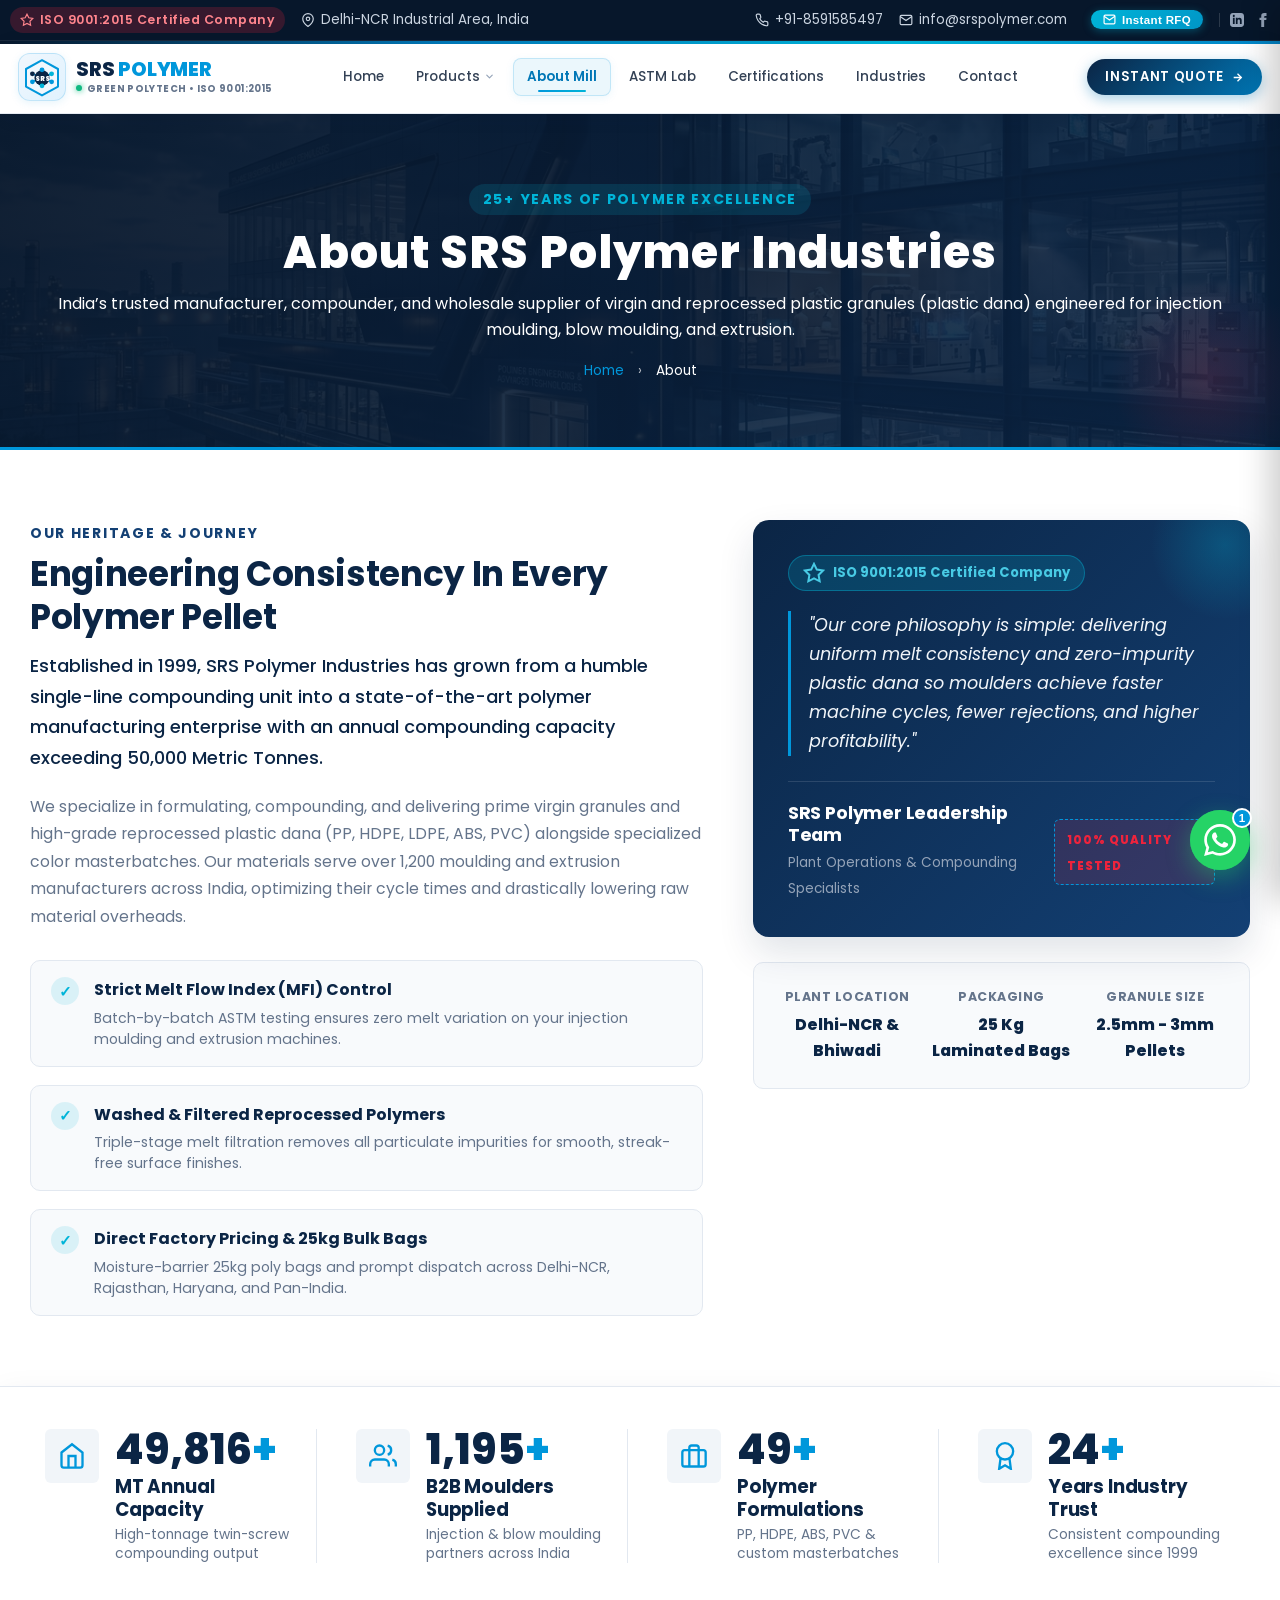
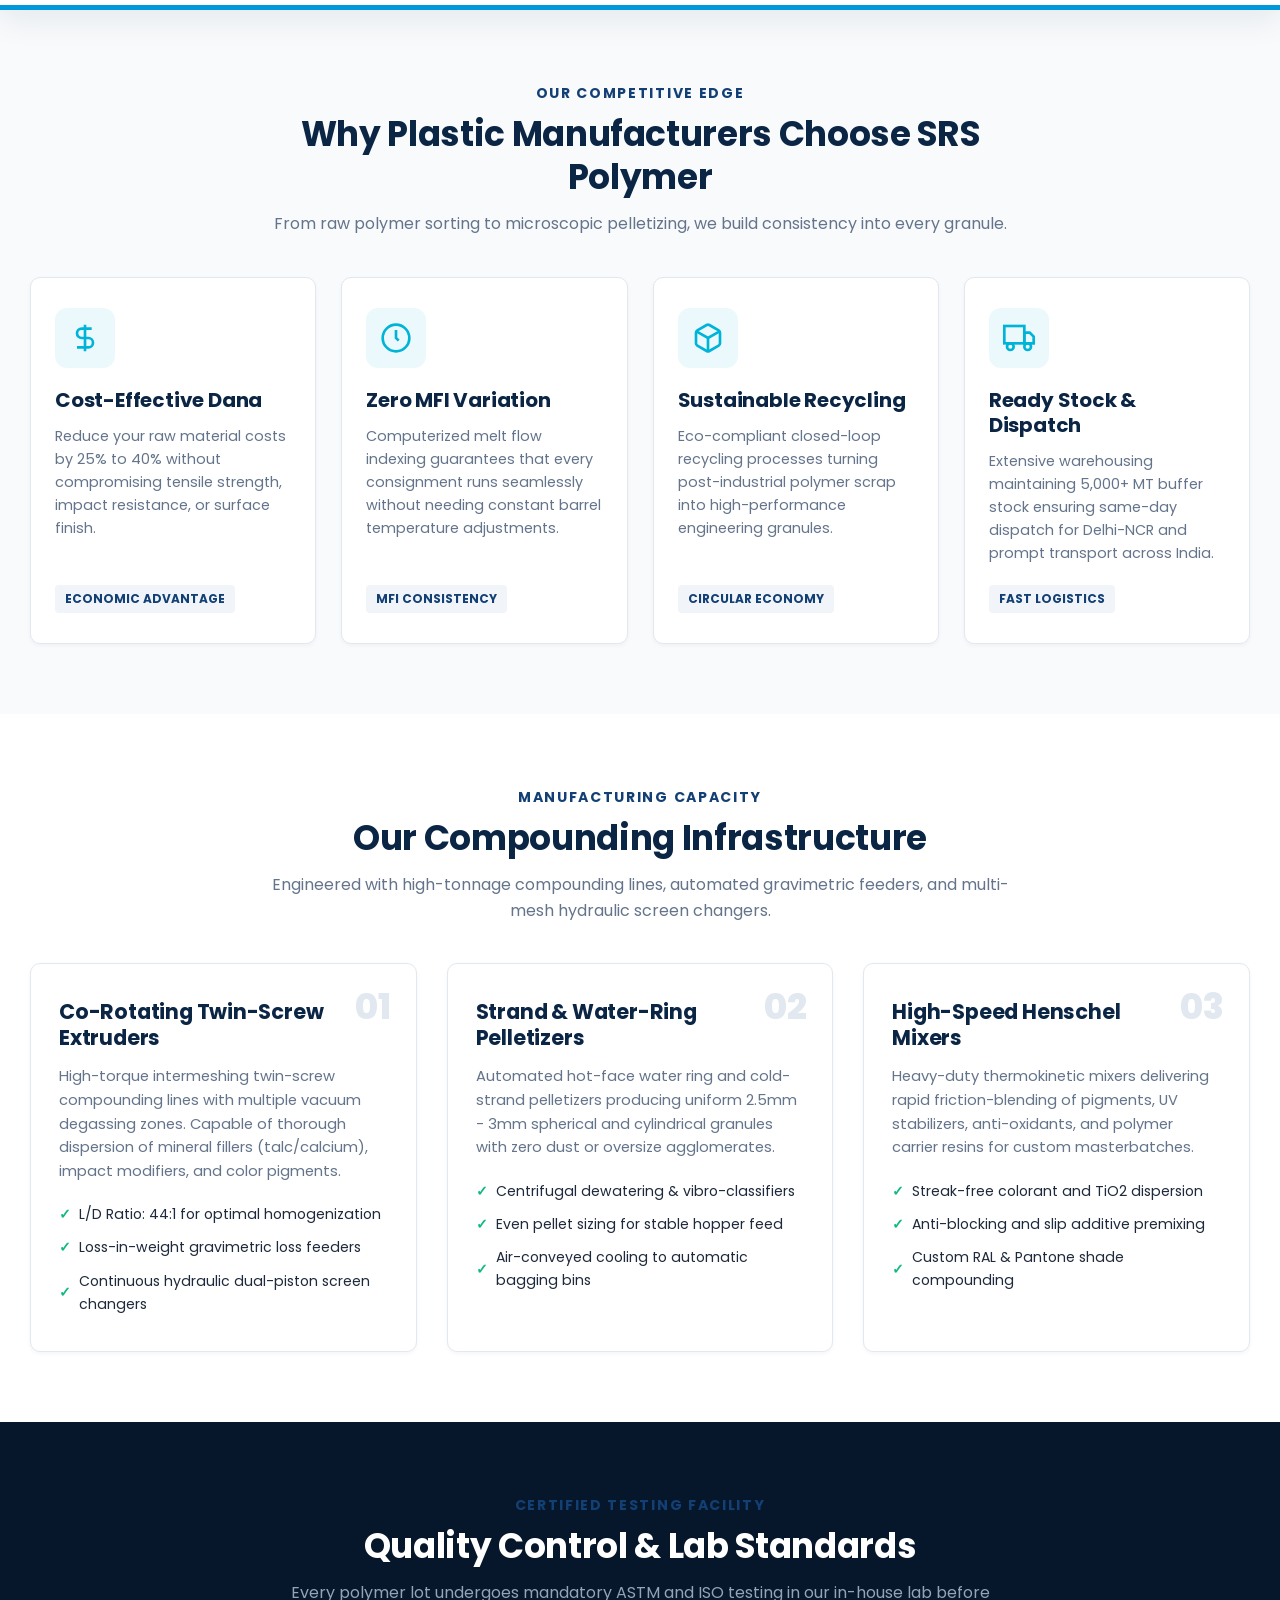
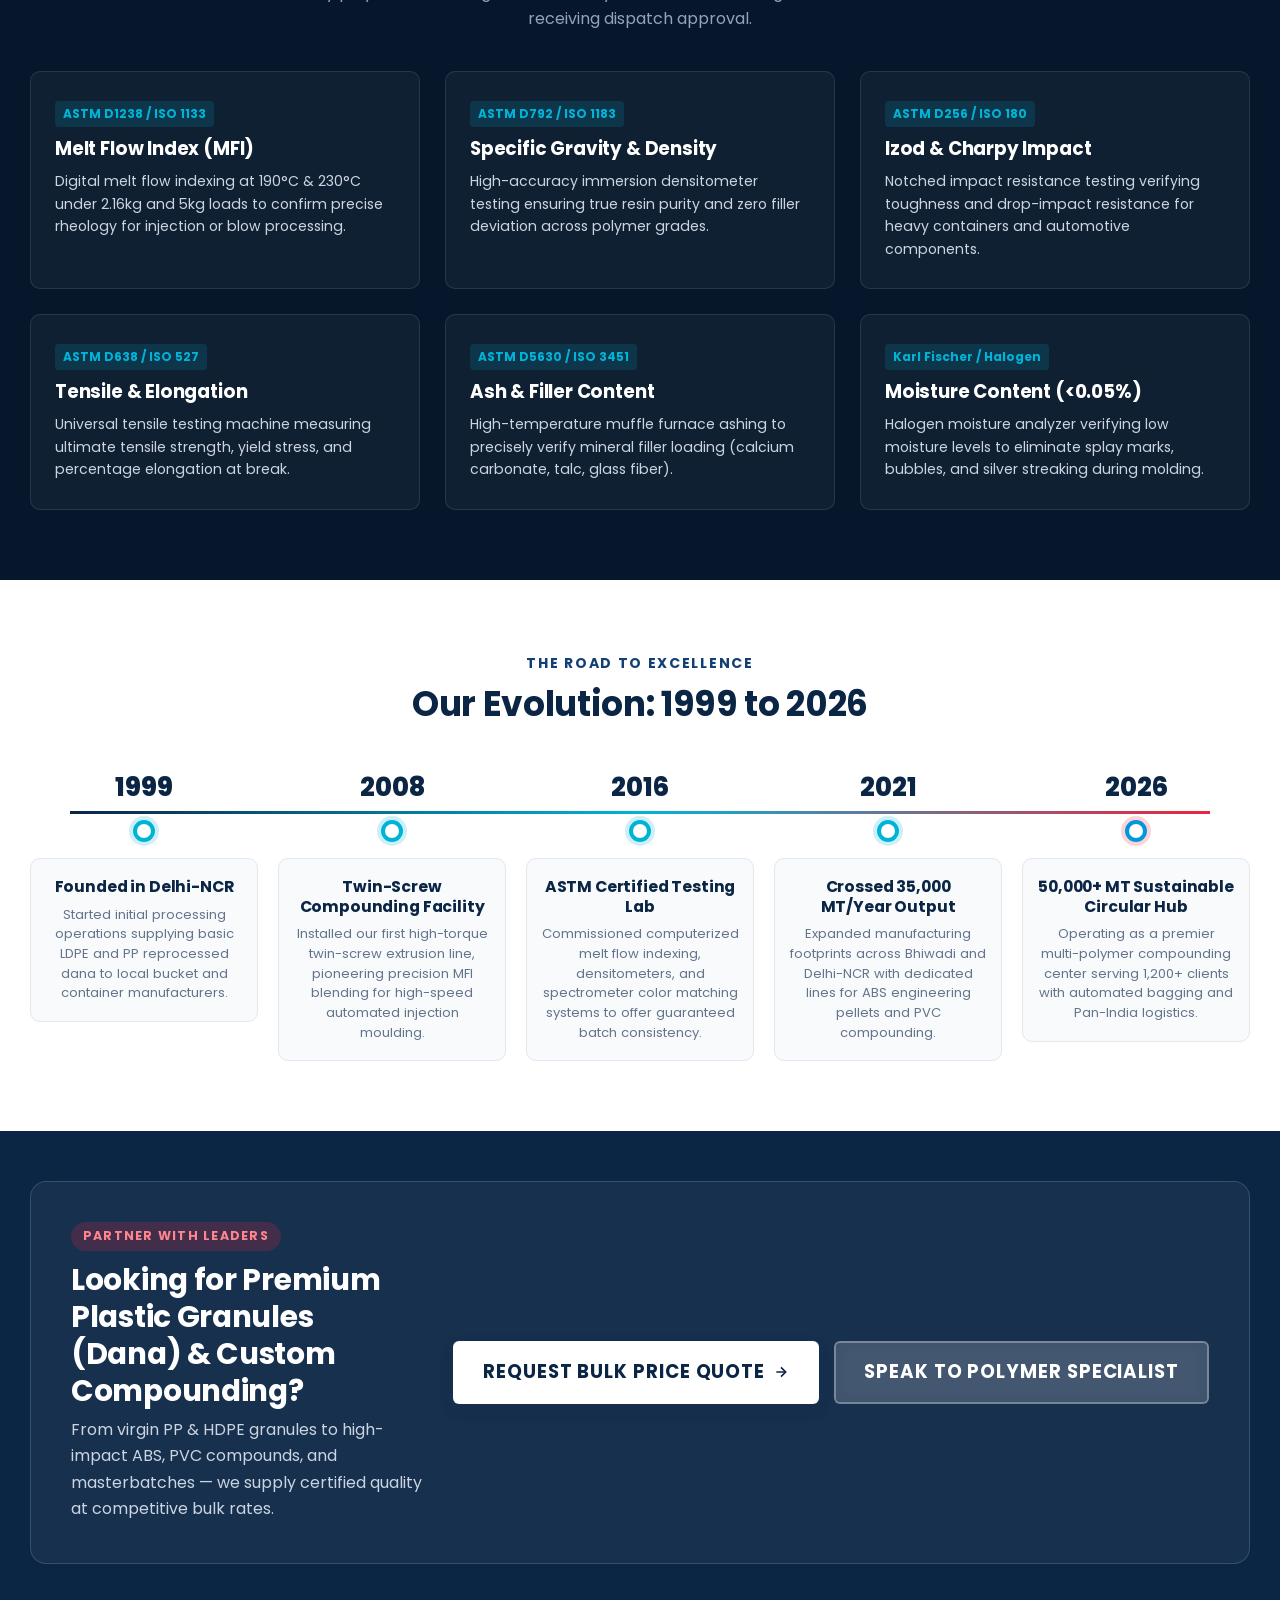
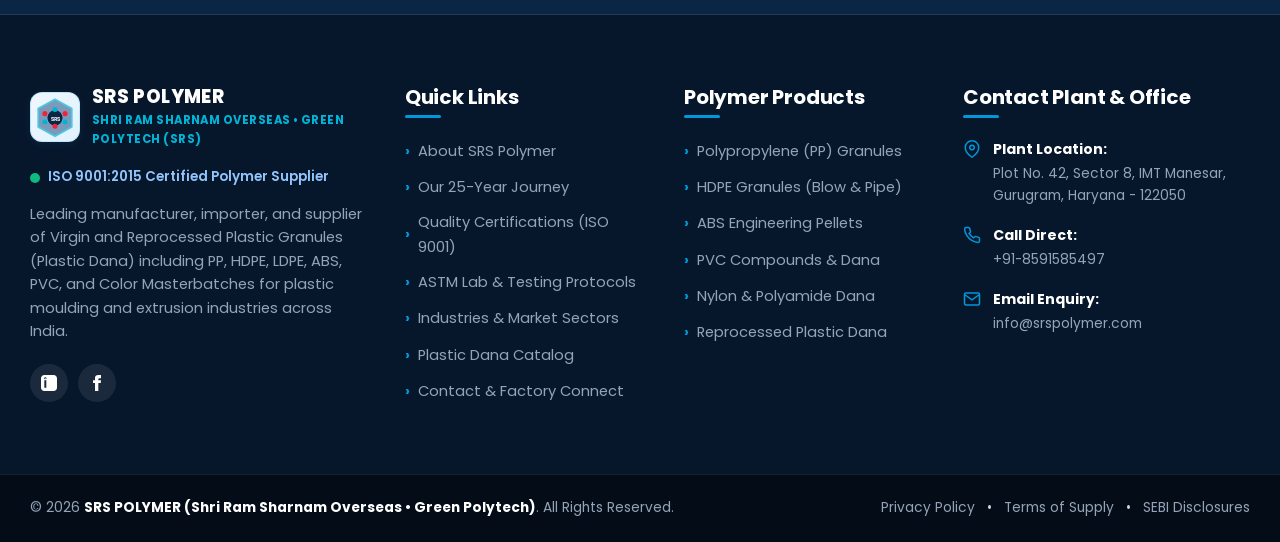
==== commit 460f0670: "style(modal): redesign RFQ quotation popup with compact layout, zero text overlap, and custom scroll" ====
--- a/about.html
+++ b/about.html
@@ -1012,29 +1012,32 @@
     </button>
 
     <!-- Quick RFQ Modal Dialog -->
-    <div class="gp-modal" id="gp-rfq-modal" aria-hidden="true" role="dialog">
+    <div class="gp-modal" id="gp-rfq-modal" aria-hidden="true" role="dialog" aria-labelledby="gp-rfq-modal-title">
         <div class="gp-modal-dialog">
+            <button class="gp-modal-close" id="gp-rfq-modal-close" aria-label="Close">
+                <svg width="18" height="18" viewBox="0 0 24 24" fill="none" stroke="currentColor" stroke-width="2.4" stroke-linecap="round" stroke-linejoin="round"><line x1="18" y1="6" x2="6" y2="18"></line><line x1="6" y1="6" x2="18" y2="18"></line></svg>
+            </button>
             <div class="gp-modal-header">
-                <h3>Request a Custom Quotation</h3>
-                <p>Direct line to our technical sales team for bulk supply &amp; OEM custom moulding.</p>
-                <button class="gp-modal-close" id="gp-rfq-modal-close" aria-label="Close">✕</button>
+                <div class="gp-rfq-badge"><span class="gp-rfq-dot"></span> B2B BULK RFQ DESK</div>
+                <h3 id="gp-rfq-modal-title">Request a Custom Quotation</h3>
+                <p>Direct line to our technical polymer sales team for bulk granules &amp; compounding.</p>
             </div>
             <form class="gp-modal-form gp-ajax-rfq-form">
                 <input type="hidden" name="action" value="gp_submit_contact">
                 <div class="gp-form-row">
                     <div class="gp-form-group">
                         <label>Full Name *</label>
-                        <input type="text" name="fullname" required placeholder="Example Name">
+                        <input type="text" name="fullname" required placeholder="e.g. Rajesh Sharma">
                     </div>
                     <div class="gp-form-group">
                         <label>Company Name</label>
-                        <input type="text" name="company" placeholder="ABC Chemicals Ltd">
+                        <input type="text" name="company" placeholder="e.g. Apex Polymer Moulding Ltd">
                     </div>
                 </div>
                 <div class="gp-form-row">
                     <div class="gp-form-group">
                         <label>Email Address *</label>
-                        <input type="email" name="email" required placeholder="example@example.com">
+                        <input type="email" name="email" required placeholder="rajesh@apexpolymers.com">
                     </div>
                     <div class="gp-form-group">
                         <label>Mobile / WhatsApp *</label>
@@ -1044,21 +1047,32 @@
                 <div class="gp-form-row">
                     <div class="gp-form-group">
                         <label>Product of Interest</label>
-                        <input type="text" name="product" id="gp-modal-product-field" placeholder="e.g. PP Granules / HDPE Dana (MFI 12)">
+                        <input type="text" name="product" id="gp-modal-product-field" placeholder="e.g. PPCP Impact Copolymer / ABS Black">
                     </div>
                     <div class="gp-form-group">
                         <label>Estimated Quantity</label>
-                        <input type="text" name="quantity" placeholder="e.g. 5,000 pcs / 10 Units">
-                    </div>
-                </div>
-                <div class="gp-form-group">
+                        <input type="text" name="quantity" placeholder="e.g. 5 MT (5,000 kg) / 200 Bags">
+                    </div>
+                </div>
+                <div class="gp-form-group gp-form-group-msg">
                     <label>Detailed Requirements / Specifications</label>
-                    <textarea name="message" rows="3" placeholder="Please specify UN certification needs, color, neck aperture, delivery timeline..."></textarea>
+                    <textarea name="message" rows="2" placeholder="e.g. Target MFI (8-14), required color/shade, application (Battery Box / Crate), delivery location..."></textarea>
                 </div>
                 <div class="gp-form-feedback"></div>
-                <button type="submit" class="gp-btn gp-btn-primary gp-btn-full gp-btn-submit">
-                    <span>Submit Request Now</span>
+                <button type="submit" class="gp-btn gp-btn-primary gp-btn-full gp-btn-submit gp-rfq-submit-btn">
+                    <span>Submit Request to Polymer Specialists</span>
+                    <svg width="15" height="15" viewBox="0 0 24 24" fill="none" stroke="currentColor" stroke-width="2.5"><line x1="5" y1="12" x2="19" y2="12"></line><polyline points="12 5 19 12 12 19"></polyline></svg>
                 </button>
+                <div class="gp-rfq-footer-notes">
+                    <span class="gp-rfq-note-item">
+                        <svg width="13" height="13" viewBox="0 0 24 24" fill="none" stroke="#0097db" stroke-width="2.5"><path d="M12 22s8-4 8-10V5l-8-3-8 3v7c0 6 8 10 8 10z"></path></svg>
+                        ISO 9001:2015 &amp; RoHS Certified Materials
+                    </span>
+                    <a href="https://wa.me/918591585497?text=Hi%20SRS%20Polymer,%20I%20need%20an%20urgent%20price%20quote%20for%20Plastic%20Granules." target="_blank" rel="noopener" class="gp-rfq-wa-direct">
+                        <svg width="13" height="13" viewBox="0 0 24 24" fill="#25D366"><path d="M.057 24l1.687-6.163c-1.041-1.804-1.588-3.849-1.587-5.946.003-6.556 5.338-11.891 11.893-11.891 3.181.001 6.167 1.24 8.413 3.488 2.245 2.248 3.481 5.236 3.48 8.414-.003 6.557-5.338 11.892-11.893 11.892-1.99-.001-3.951-.5-5.688-1.448l-6.305 1.654zm6.597-3.807c1.676.995 3.276 1.591 5.392 1.592 5.448 0 9.886-4.434 9.889-9.885.002-5.462-4.415-9.89-9.881-9.892-5.452 0-9.887 4.434-9.889 9.884-.001 2.225.651 3.891 1.746 5.634l-.999 3.648 3.742-.981zm11.387-5.464c-.074-.124-.272-.198-.57-.347-.297-.149-1.758-.868-2.031-.967-.272-.099-.47-.149-.669.149-.198.297-.768.967-.941 1.165-.173.198-.347.223-.644.074-.297-.149-1.255-.462-2.39-1.475-.883-.788-1.48-1.761-1.653-2.059-.173-.297-.018-.458.13-.606.134-.133.297-.347.446-.521.151-.172.2-.296.3-.495.099-.198.05-.372-.025-.521-.075-.148-.669-1.611-.916-2.206-.242-.579-.487-.501-.669-.51l-.57-.01c-.198 0-.52.074-.792.372s-1.04 1.016-1.04 2.479 1.065 2.876 1.213 3.074c.149.198 2.095 3.2 5.076 4.487.709.306 1.263.489 1.694.626.712.226 1.36.194 1.872.118.571-.085 1.758-.719 2.006-1.413.248-.695.248-1.29.173-1.414z"/></svg>
+                        Direct WhatsApp Connect
+                    </a>
+                </div>
             </form>
         </div>
         <div class="gp-modal-backdrop" id="gp-rfq-modal-backdrop"></div>
--- a/assets/css/main.css
+++ b/assets/css/main.css
@@ -2714,7 +2714,7 @@
 }
 
 /* ==========================================================================
-   17. MODAL DIALOG (RFQ QUOTATION POPUP)
+   17. MODAL DIALOG (ENHANCED B2B RFQ QUOTATION POPUP)
    ========================================================================== */
 .gp-modal {
     position: fixed;
@@ -2722,82 +2722,20 @@
     left: 0;
     width: 100%;
     height: 100%;
-    z-index: 3000;
+    z-index: 99999;
     display: flex;
     align-items: center;
     justify-content: center;
-    padding: 20px;
+    padding: 16px;
     opacity: 0;
     visibility: hidden;
-    transition: var(--gp-transition);
+    transition: opacity 0.25s cubic-bezier(0.16, 1, 0.3, 1), visibility 0.25s cubic-bezier(0.16, 1, 0.3, 1);
+    box-sizing: border-box;
 }
 
 .gp-modal.open {
     opacity: 1;
     visibility: visible;
-}
-
-.gp-modal-dialog {
-    position: relative;
-    background: #ffffff;
-    width: 100%;
-    max-width: 620px;
-    border-radius: var(--gp-radius-lg);
-    box-shadow: 0 25px 50px -12px rgba(0, 0, 0, 0.25);
-    z-index: 10;
-    padding: 35px;
-    max-height: 90vh;
-    overflow-y: auto;
-    transform: scale(0.95);
-    transition: var(--gp-transition);
-}
-
-.gp-modal.open .gp-modal-dialog {
-    transform: scale(1);
-}
-
-.gp-modal-header {
-    position: relative;
-    margin-bottom: 24px;
-    padding-right: 30px;
-}
-
-.gp-modal-header h3 {
-    font-size: 1.8rem;
-    color: var(--gp-primary);
-    margin-bottom: 4px;
-}
-
-.gp-modal-header p {
-    font-size: 0.92rem;
-    color: var(--gp-text-muted);
-    margin-bottom: 0;
-}
-
-.gp-modal-close {
-    position: absolute;
-    top: 16px;
-    right: 16px;
-    width: 36px;
-    height: 36px;
-    background: #f1f5f9;
-    border: 1.5px solid #cbd5e1;
-    border-radius: 50%;
-    font-size: 1.1rem;
-    color: #0b2545;
-    cursor: pointer;
-    display: flex;
-    align-items: center;
-    justify-content: center;
-    transition: var(--gp-transition);
-    line-height: 1;
-}
-
-.gp-modal-close:hover {
-    background: #ef233c;
-    border-color: #ef233c;
-    color: #ffffff;
-    transform: rotate(90deg);
 }
 
 .gp-modal-backdrop {
@@ -2806,8 +2744,273 @@
     left: 0;
     width: 100%;
     height: 100%;
-    background: rgba(7, 23, 43, 0.7);
-    backdrop-filter: blur(4px);
+    background: rgba(7, 23, 43, 0.78);
+    backdrop-filter: blur(8px);
+    -webkit-backdrop-filter: blur(8px);
+}
+
+.gp-modal-dialog {
+    position: relative;
+    background: #ffffff;
+    width: 100%;
+    max-width: 610px;
+    border-radius: 18px;
+    border-top: 4px solid #0097db;
+    box-shadow: 0 25px 60px -15px rgba(11, 37, 69, 0.4), 0 0 0 1px rgba(11, 37, 69, 0.08);
+    z-index: 10;
+    padding: 24px 28px 22px;
+    max-height: calc(100vh - 32px);
+    overflow-y: auto;
+    scrollbar-width: thin;
+    scrollbar-color: #cbd5e1 transparent;
+    transform: scale(0.96) translateY(8px);
+    transition: transform 0.25s cubic-bezier(0.16, 1, 0.3, 1), opacity 0.25s ease;
+    box-sizing: border-box;
+}
+
+.gp-modal-dialog::-webkit-scrollbar {
+    width: 5px;
+}
+.gp-modal-dialog::-webkit-scrollbar-track {
+    background: transparent;
+}
+.gp-modal-dialog::-webkit-scrollbar-thumb {
+    background: #cbd5e1;
+    border-radius: 999px;
+}
+.gp-modal-dialog::-webkit-scrollbar-thumb:hover {
+    background: #94a3b8;
+}
+
+.gp-modal.open .gp-modal-dialog {
+    transform: scale(1) translateY(0);
+}
+
+/* Close button - Top right pinned, zero overlap with header text */
+.gp-modal-close {
+    position: absolute;
+    top: 16px;
+    right: 18px;
+    width: 34px;
+    height: 34px;
+    background: #f1f5f9;
+    border: 1px solid #e2e8f0;
+    border-radius: 50%;
+    color: #475569;
+    cursor: pointer;
+    display: flex;
+    align-items: center;
+    justify-content: center;
+    transition: all 0.2s ease;
+    z-index: 20;
+    padding: 0;
+}
+
+.gp-modal-close:hover {
+    background: #fee2e2;
+    border-color: #fca5a5;
+    color: #dc2626;
+    transform: rotate(90deg);
+}
+
+/* Modal Header */
+.gp-modal-header {
+    position: relative;
+    margin-bottom: 16px;
+    padding-right: 48px; /* Guaranteed clearance for close button! */
+}
+
+.gp-rfq-badge {
+    display: inline-flex;
+    align-items: center;
+    gap: 6px;
+    background: rgba(0, 151, 219, 0.08);
+    border: 1px solid rgba(0, 151, 219, 0.25);
+    color: #0077b6;
+    font-size: 0.7rem;
+    font-weight: 800;
+    letter-spacing: 0.08em;
+    text-transform: uppercase;
+    padding: 3px 9px;
+    border-radius: 999px;
+    margin-bottom: 6px;
+}
+
+.gp-rfq-dot {
+    width: 6px;
+    height: 6px;
+    border-radius: 50%;
+    background: #0097db;
+    box-shadow: 0 0 6px rgba(0, 151, 219, 0.7);
+    display: inline-block;
+}
+
+.gp-modal-header h3 {
+    font-size: 1.45rem;
+    font-weight: 800;
+    color: #0b2545;
+    margin: 0 0 4px 0;
+    line-height: 1.25;
+    letter-spacing: -0.01em;
+}
+
+.gp-modal-header p {
+    font-size: 0.85rem;
+    color: #64748b;
+    margin: 0;
+    line-height: 1.4;
+}
+
+/* Modal Form Fields - Compact, Sleek, High Contrast */
+.gp-modal-form .gp-form-row {
+    display: grid;
+    grid-template-columns: 1fr 1fr;
+    gap: 12px;
+    margin-bottom: 11px;
+}
+
+.gp-modal-form .gp-form-group {
+    margin-bottom: 11px;
+}
+
+.gp-modal-form .gp-form-group-msg {
+    margin-bottom: 13px;
+}
+
+.gp-modal-form .gp-form-group label {
+    display: block;
+    font-size: 0.74rem;
+    font-weight: 700;
+    color: #1e293b;
+    margin-bottom: 4px;
+    text-transform: uppercase;
+    letter-spacing: 0.04em;
+}
+
+.gp-modal-form input,
+.gp-modal-form select,
+.gp-modal-form textarea {
+    width: 100%;
+    padding: 9px 12px;
+    border: 1.5px solid #e2e8f0;
+    border-radius: 8px;
+    font-family: inherit;
+    font-size: 0.88rem;
+    color: #0f172a;
+    background-color: #f8fafc;
+    box-shadow: inset 0 1px 2px rgba(11, 37, 69, 0.03);
+    transition: all 0.2s ease;
+    box-sizing: border-box;
+}
+
+.gp-modal-form input::placeholder,
+.gp-modal-form textarea::placeholder {
+    color: #94a3b8;
+    font-weight: 400;
+    font-size: 0.85rem;
+}
+
+.gp-modal-form input:hover,
+.gp-modal-form textarea:hover {
+    border-color: #cbd5e1;
+    background-color: #ffffff;
+}
+
+.gp-modal-form input:focus,
+.gp-modal-form textarea:focus {
+    outline: none;
+    border-color: #0097db !important;
+    background-color: #ffffff !important;
+    box-shadow: 0 0 0 3px rgba(0, 151, 219, 0.16) !important;
+    color: #0f172a !important;
+}
+
+.gp-modal-form textarea {
+    resize: none;
+    min-height: 52px;
+    line-height: 1.4;
+}
+
+.gp-rfq-submit-btn {
+    display: flex;
+    align-items: center;
+    justify-content: center;
+    gap: 8px;
+    width: 100%;
+    padding: 11px 18px;
+    font-size: 0.92rem;
+    font-weight: 700;
+    border-radius: 8px;
+    background: linear-gradient(135deg, #0097db 0%, #0b2545 100%);
+    color: #ffffff;
+    border: none;
+    cursor: pointer;
+    box-shadow: 0 4px 14px rgba(0, 151, 219, 0.35);
+    transition: all 0.2s ease;
+}
+
+.gp-rfq-submit-btn:hover {
+    background: linear-gradient(135deg, #0081bb 0%, #06192f 100%);
+    box-shadow: 0 6px 18px rgba(0, 151, 219, 0.45);
+    transform: translateY(-1px);
+}
+
+.gp-rfq-submit-btn:active {
+    transform: translateY(1px);
+}
+
+.gp-rfq-footer-notes {
+    display: flex;
+    align-items: center;
+    justify-content: space-between;
+    gap: 12px;
+    margin-top: 10px;
+    padding-top: 8px;
+    border-top: 1px dashed #e2e8f0;
+    font-size: 0.74rem;
+    color: #64748b;
+}
+
+.gp-rfq-note-item {
+    display: inline-flex;
+    align-items: center;
+    gap: 5px;
+    font-weight: 600;
+}
+
+.gp-rfq-wa-direct {
+    display: inline-flex;
+    align-items: center;
+    gap: 5px;
+    color: #15803d;
+    font-weight: 700;
+    text-decoration: none;
+    transition: color 0.2s ease;
+}
+
+.gp-rfq-wa-direct:hover {
+    color: #16a34a;
+    text-decoration: underline;
+}
+
+@media (max-width: 640px) {
+    .gp-modal-dialog {
+        padding: 20px 18px 18px;
+        max-width: 95%;
+    }
+    .gp-modal-form .gp-form-row {
+        grid-template-columns: 1fr;
+        gap: 9px;
+        margin-bottom: 9px;
+    }
+    .gp-modal-header h3 {
+        font-size: 1.25rem;
+    }
+    .gp-rfq-footer-notes {
+        flex-direction: column;
+        align-items: flex-start;
+        gap: 6px;
+    }
 }
 
 /* ==========================================================================
--- a/style.css
+++ b/style.css
@@ -1407,4 +1407,227 @@
     border-color: #005f92 !important;
 }
 
-
+/* ==========================================================================
+   REINFORCED RFQ MODAL DIALOG
+   ========================================================================== */
+.gp-modal-dialog {
+    max-width: 610px !important;
+    padding: 24px 28px 22px !important;
+    border-radius: 18px !important;
+    border-top: 4px solid #0097db !important;
+    box-shadow: 0 25px 60px -15px rgba(11, 37, 69, 0.4), 0 0 0 1px rgba(11, 37, 69, 0.08) !important;
+    max-height: calc(100vh - 32px) !important;
+    overflow-y: auto !important;
+    scrollbar-width: thin !important;
+    scrollbar-color: #cbd5e1 transparent !important;
+}
+
+.gp-modal-dialog::-webkit-scrollbar {
+    width: 5px !important;
+}
+.gp-modal-dialog::-webkit-scrollbar-track {
+    background: transparent !important;
+}
+.gp-modal-dialog::-webkit-scrollbar-thumb {
+    background: #cbd5e1 !important;
+    border-radius: 999px !important;
+}
+
+.gp-modal-close {
+    position: absolute !important;
+    top: 16px !important;
+    right: 18px !important;
+    width: 34px !important;
+    height: 34px !important;
+    background: #f1f5f9 !important;
+    border: 1px solid #e2e8f0 !important;
+    border-radius: 50% !important;
+    color: #475569 !important;
+    cursor: pointer !important;
+    display: flex !important;
+    align-items: center !important;
+    justify-content: center !important;
+    z-index: 20 !important;
+    padding: 0 !important;
+}
+
+.gp-modal-close:hover {
+    background: #fee2e2 !important;
+    border-color: #fca5a5 !important;
+    color: #dc2626 !important;
+    transform: rotate(90deg) !important;
+}
+
+.gp-modal-header {
+    position: relative !important;
+    margin-bottom: 16px !important;
+    padding-right: 48px !important; /* Zero overlap with close button */
+}
+
+.gp-rfq-badge {
+    display: inline-flex !important;
+    align-items: center !important;
+    gap: 6px !important;
+    background: rgba(0, 151, 219, 0.08) !important;
+    border: 1px solid rgba(0, 151, 219, 0.25) !important;
+    color: #0077b6 !important;
+    font-size: 0.7rem !important;
+    font-weight: 800 !important;
+    letter-spacing: 0.08em !important;
+    text-transform: uppercase !important;
+    padding: 3px 9px !important;
+    border-radius: 999px !important;
+    margin-bottom: 6px !important;
+}
+
+.gp-rfq-dot {
+    width: 6px !important;
+    height: 6px !important;
+    border-radius: 50% !important;
+    background: #0097db !important;
+    box-shadow: 0 0 6px rgba(0, 151, 219, 0.7) !important;
+    display: inline-block !important;
+}
+
+.gp-modal-header h3 {
+    font-size: 1.45rem !important;
+    font-weight: 800 !important;
+    color: #0b2545 !important;
+    margin: 0 0 4px 0 !important;
+    line-height: 1.25 !important;
+}
+
+.gp-modal-header p {
+    font-size: 0.85rem !important;
+    color: #64748b !important;
+    margin: 0 !important;
+    line-height: 1.4 !important;
+}
+
+.gp-modal-form .gp-form-row {
+    display: grid !important;
+    grid-template-columns: 1fr 1fr !important;
+    gap: 12px !important;
+    margin-bottom: 11px !important;
+}
+
+.gp-modal-form .gp-form-group {
+    margin-bottom: 11px !important;
+}
+
+.gp-modal-form .gp-form-group-msg {
+    margin-bottom: 13px !important;
+}
+
+.gp-modal-form .gp-form-group label {
+    display: block !important;
+    font-size: 0.74rem !important;
+    font-weight: 700 !important;
+    color: #1e293b !important;
+    margin-bottom: 4px !important;
+    text-transform: uppercase !important;
+    letter-spacing: 0.04em !important;
+}
+
+.gp-modal-form input,
+.gp-modal-form select,
+.gp-modal-form textarea {
+    width: 100% !important;
+    padding: 9px 12px !important;
+    border: 1.5px solid #e2e8f0 !important;
+    border-radius: 8px !important;
+    font-family: inherit !important;
+    font-size: 0.88rem !important;
+    color: #0f172a !important;
+    background-color: #f8fafc !important;
+    box-shadow: inset 0 1px 2px rgba(11, 37, 69, 0.03) !important;
+    box-sizing: border-box !important;
+}
+
+.gp-modal-form input:focus,
+.gp-modal-form textarea:focus {
+    outline: none !important;
+    border-color: #0097db !important;
+    background-color: #ffffff !important;
+    box-shadow: 0 0 0 3px rgba(0, 151, 219, 0.16) !important;
+    color: #0f172a !important;
+}
+
+.gp-modal-form textarea {
+    resize: none !important;
+    min-height: 52px !important;
+    line-height: 1.4 !important;
+}
+
+.gp-rfq-submit-btn {
+    display: flex !important;
+    align-items: center !important;
+    justify-content: center !important;
+    gap: 8px !important;
+    width: 100% !important;
+    padding: 11px 18px !important;
+    font-size: 0.92rem !important;
+    font-weight: 700 !important;
+    border-radius: 8px !important;
+    background: linear-gradient(135deg, #0097db 0%, #0b2545 100%) !important;
+    color: #ffffff !important;
+    border: none !important;
+    cursor: pointer !important;
+    box-shadow: 0 4px 14px rgba(0, 151, 219, 0.35) !important;
+}
+
+.gp-rfq-submit-btn:hover {
+    background: linear-gradient(135deg, #0081bb 0%, #06192f 100%) !important;
+    box-shadow: 0 6px 18px rgba(0, 151, 219, 0.45) !important;
+    transform: translateY(-1px) !important;
+}
+
+.gp-rfq-footer-notes {
+    display: flex !important;
+    align-items: center !important;
+    justify-content: space-between !important;
+    gap: 12px !important;
+    margin-top: 10px !important;
+    padding-top: 8px !important;
+    border-top: 1px dashed #e2e8f0 !important;
+    font-size: 0.74rem !important;
+    color: #64748b !important;
+}
+
+.gp-rfq-note-item {
+    display: inline-flex !important;
+    align-items: center !important;
+    gap: 5px !important;
+    font-weight: 600 !important;
+}
+
+.gp-rfq-wa-direct {
+    display: inline-flex !important;
+    align-items: center !important;
+    gap: 5px !important;
+    color: #15803d !important;
+    font-weight: 700 !important;
+    text-decoration: none !important;
+}
+
+@media (max-width: 640px) {
+    .gp-modal-dialog {
+        padding: 20px 18px 18px !important;
+        max-width: 95% !important;
+    }
+    .gp-modal-form .gp-form-row {
+        grid-template-columns: 1fr !important;
+        gap: 9px !important;
+        margin-bottom: 9px !important;
+    }
+    .gp-modal-header h3 {
+        font-size: 1.25rem !important;
+    }
+    .gp-rfq-footer-notes {
+        flex-direction: column !important;
+        align-items: flex-start !important;
+        gap: 6px !important;
+    }
+}
+
+
